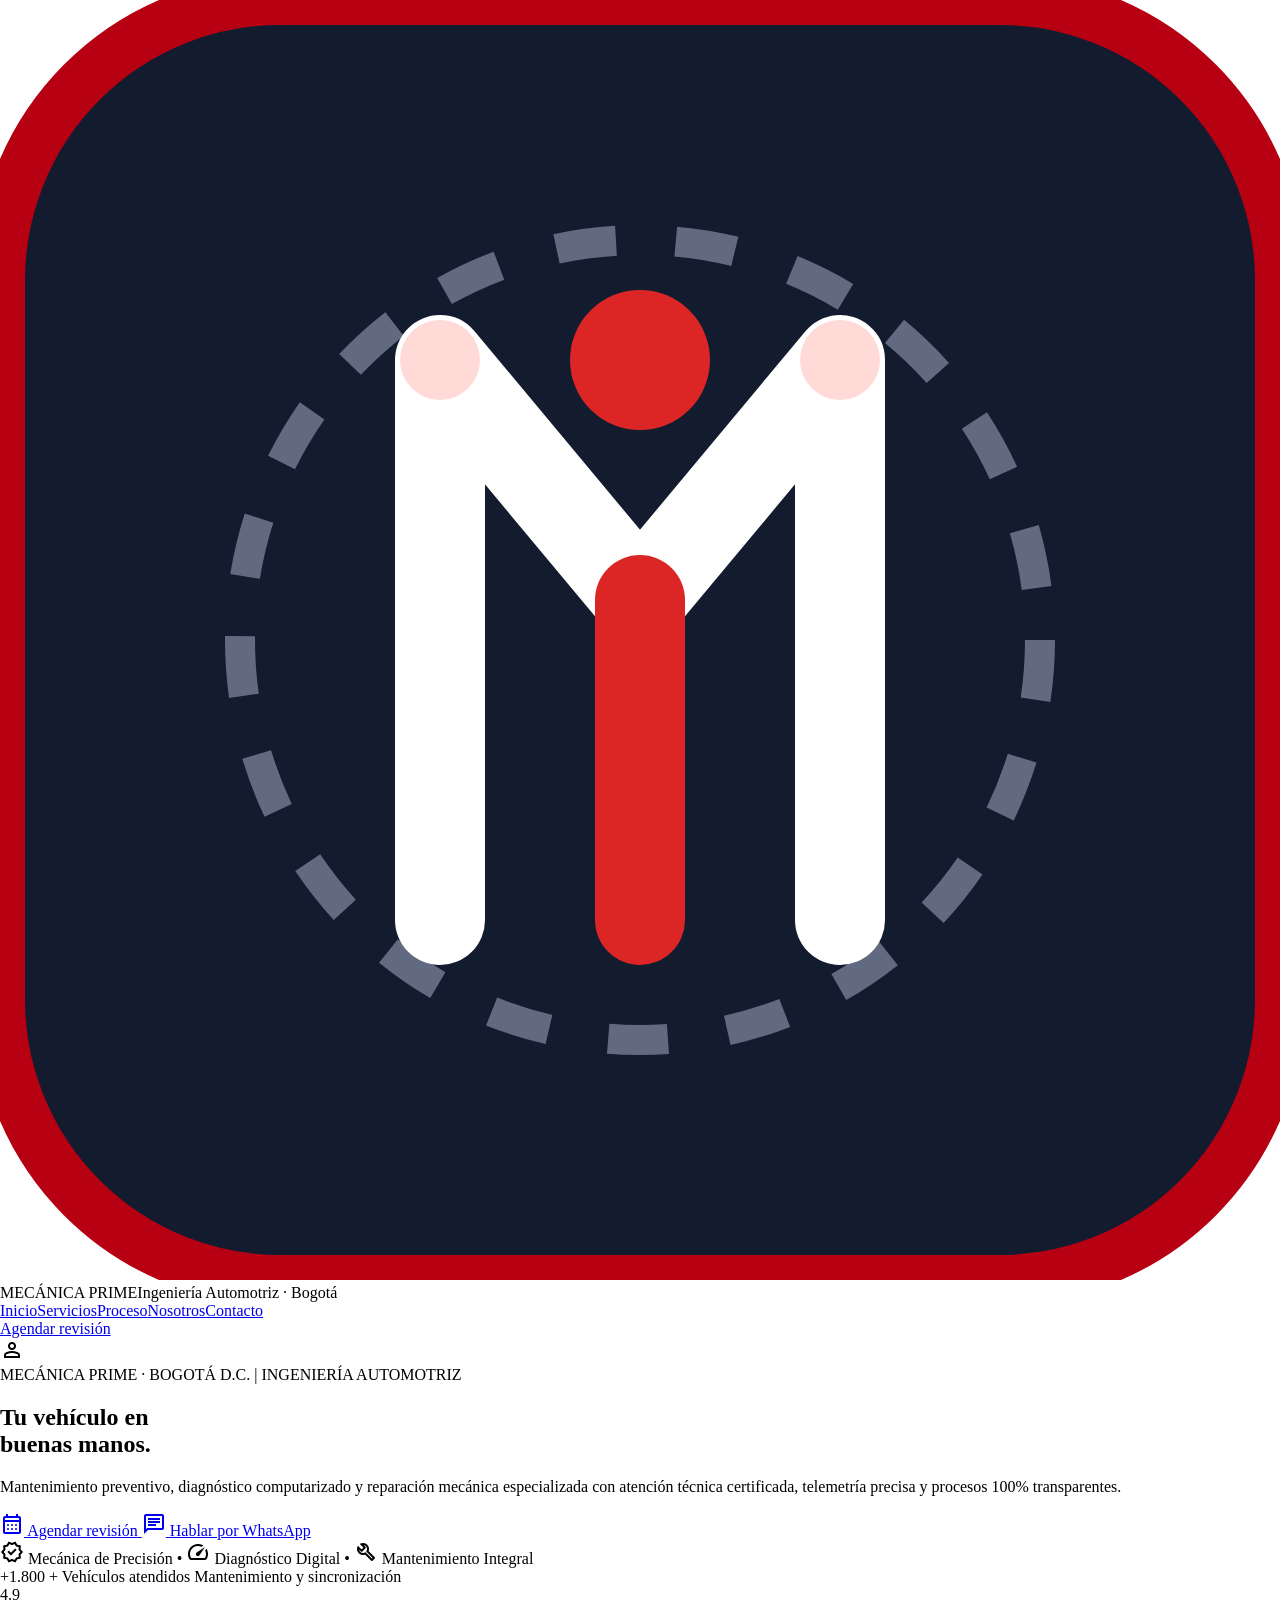
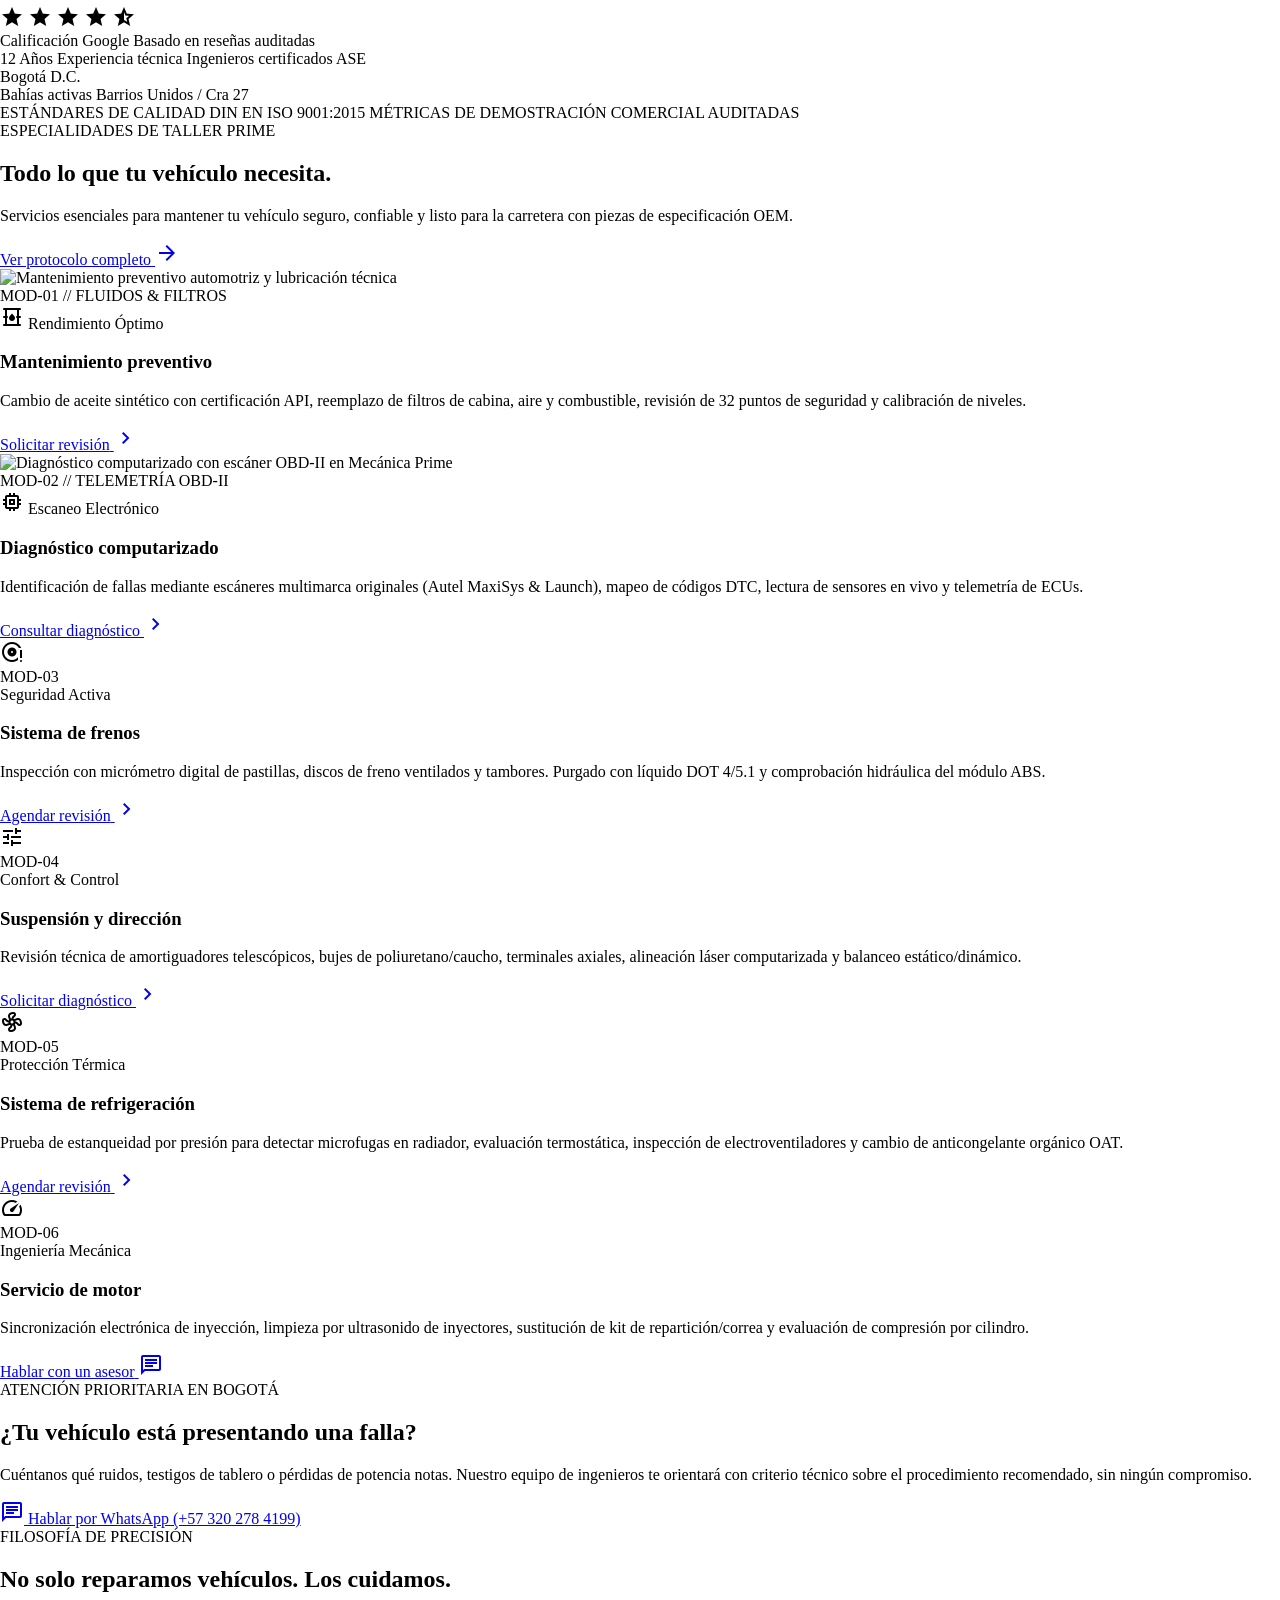
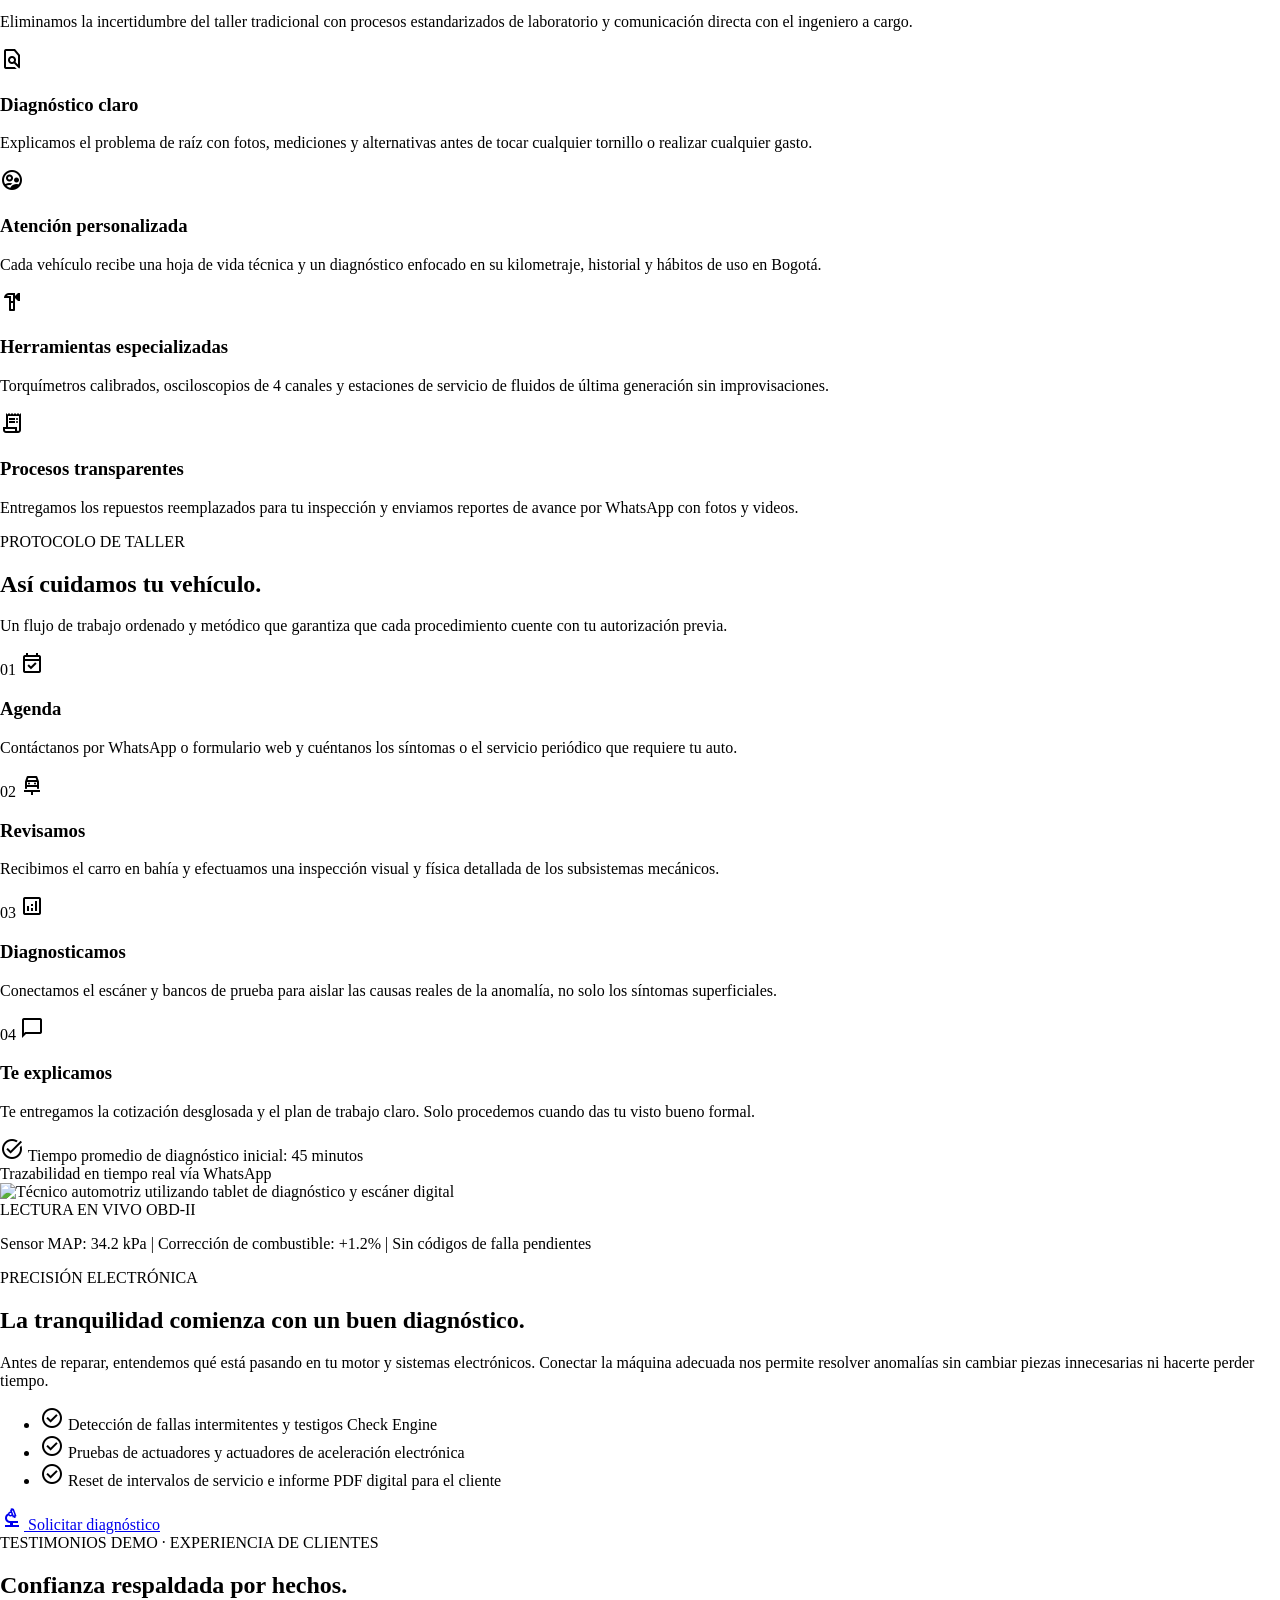
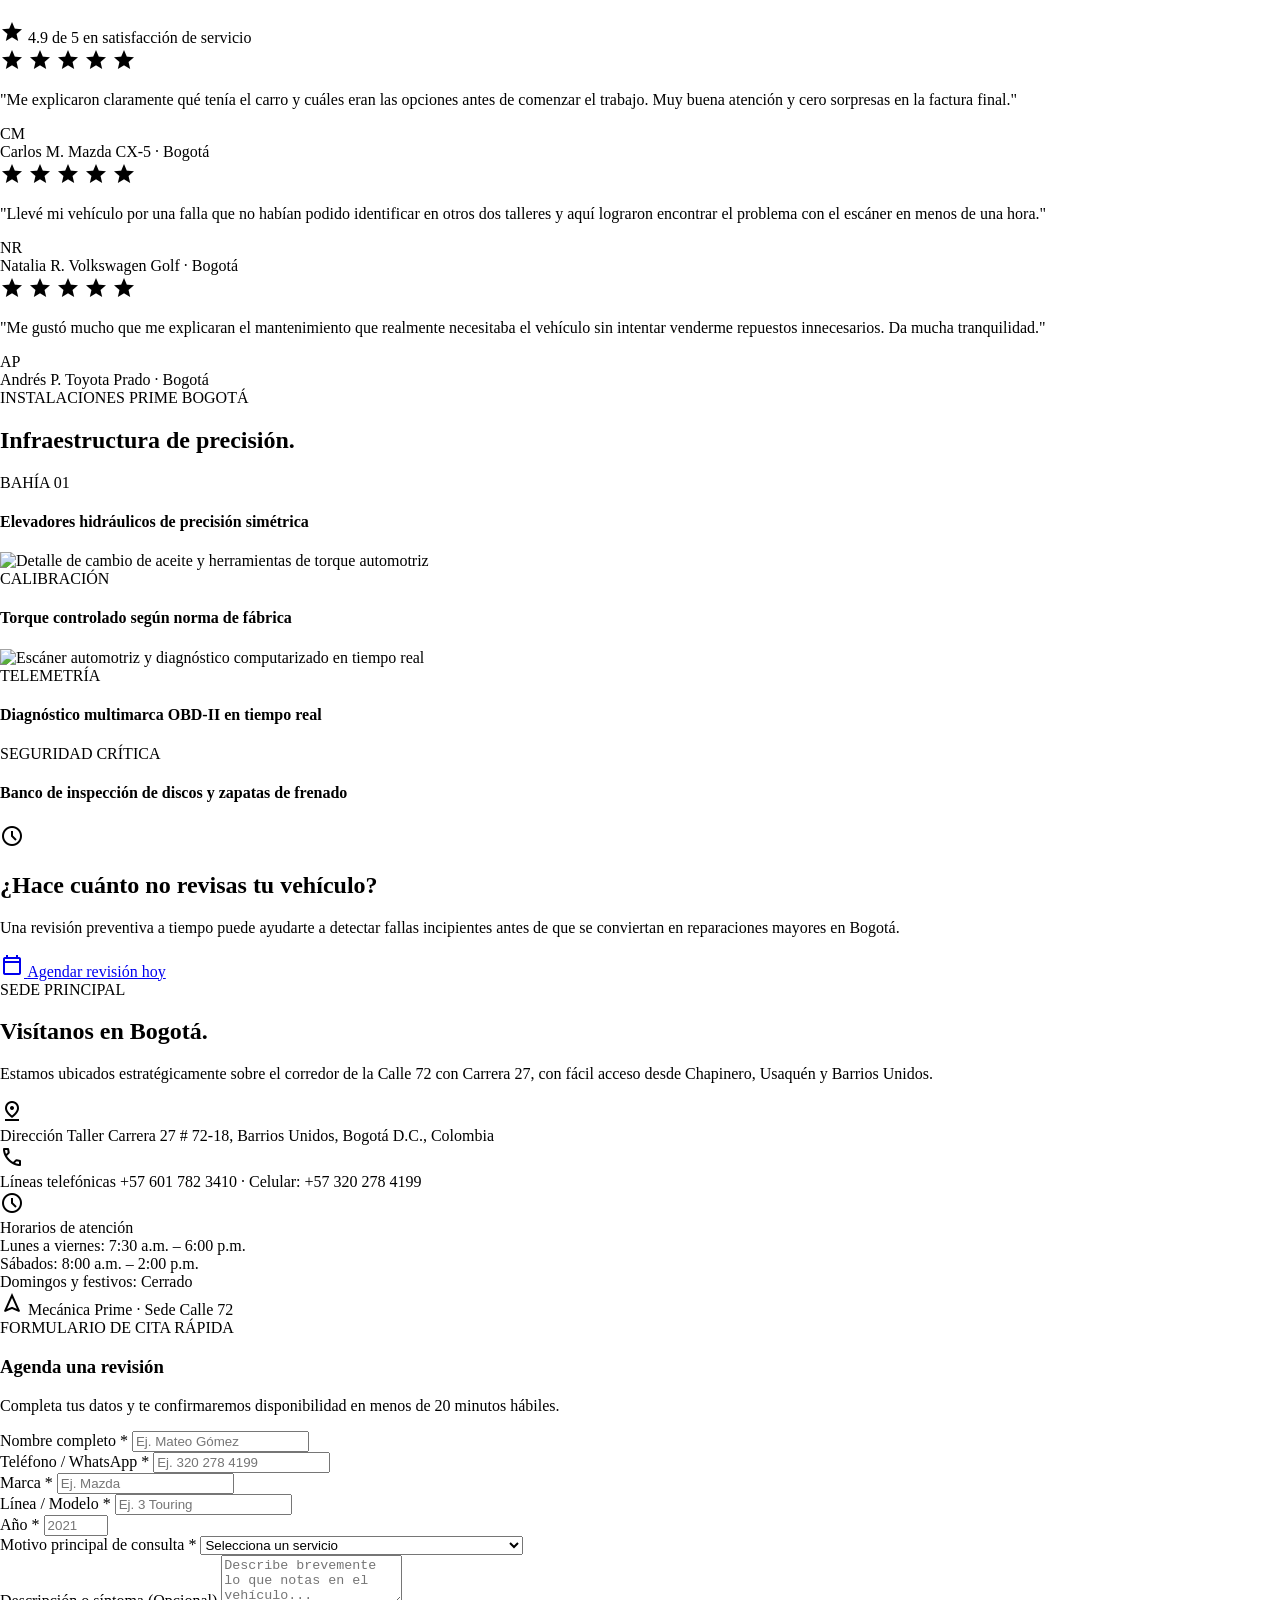
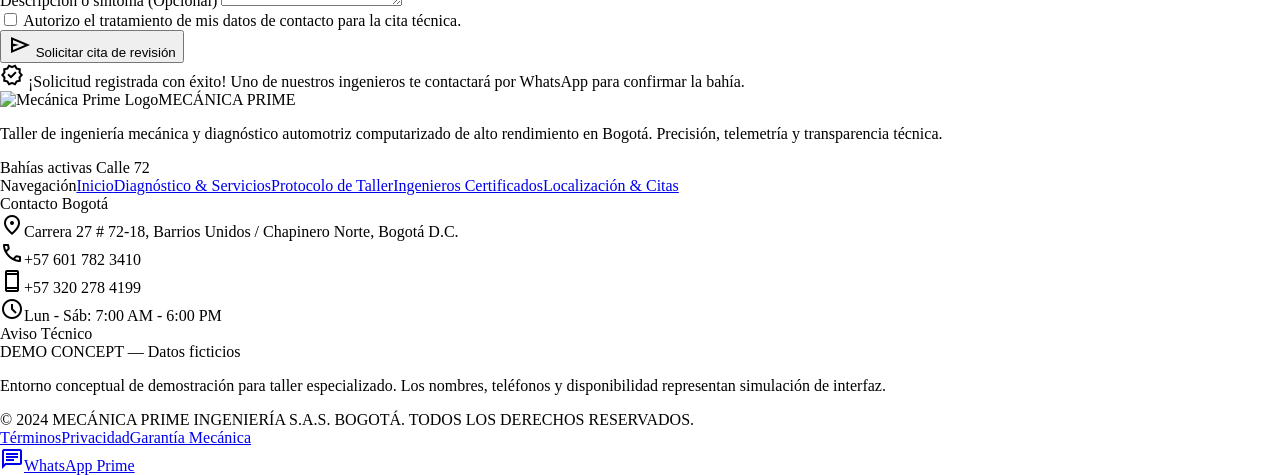
==== index.html @ 4ff1b770 "Landing page inicial - Mecanica Prime Co-Authored-By: Claude Sonnet 5 <noreply@anthropic.com>" ====
<!DOCTYPE html><html class="scroll-smooth" lang="es" style=""><head><meta charset="utf-8"><meta content="width=device-width, initial-scale=1.0" name="viewport"><link href="https://fonts.googleapis.com" rel="preconnect"><link crossorigin="" href="https://fonts.gstatic.com" rel="preconnect"><link href="https://fonts.googleapis.com/css2?family=Plus+Jakarta+Sans:ital,wght@0,300..800;1,300..800&amp;family=Space+Grotesk:wght@300..700&amp;display=swap" rel="stylesheet"><link href="https://fonts.googleapis.com/css2?family=Material+Symbols+Outlined:opsz,wght,FILL,GRAD@20..48,100..700,0..1,-50..200" rel="stylesheet">
<link href="https://fonts.googleapis.com/css2?family=Material+Symbols+Outlined:wght,FILL@100..700,0..1&amp;display=swap" rel="stylesheet"><style>@layer base { html, body { margin: 0; padding: 0; } body { overscroll-behavior: none; } main > :first-child { margin-top: 0 !important; } main > :last-child { margin-bottom: 0 !important; } } ::-webkit-scrollbar { display: none; }</style><script src="https://cdn.tailwindcss.com"></script><script id="tailwind-config">tailwind.config = { darkMode: "class", theme: { extend: { "colors": { "on-surface-variant": "#5c403c", "primary": "#b70011", "on-secondary-container": "#606369", "on-tertiary-fixed": "#0d1c2e", "surface-container-high": "#e2e7ff", "on-primary-fixed": "#410002", "surface-tint": "#bf0715", "outline-variant": "#e6bdb8", "surface-variant": "#dae2fd", "on-error-container": "#93000a", "on-primary-fixed-variant": "#93000b", "tertiary": "#4c5b6f", "error": "#ba1a1a", "on-secondary-fixed-variant": "#44474d", "tertiary-fixed": "#d5e3fc", "inverse-primary": "#ffb4ab", "surface": "#faf8ff", "secondary": "#5c5e64", "surface-container": "#eaedff", "secondary-fixed-dim": "#c4c6cd", "inverse-surface": "#283044", "secondary-container": "#dedfe7", "surface-container-low": "#f2f3ff", "on-primary": "#ffffff", "on-error": "#ffffff", "inverse-on-surface": "#eef0ff", "on-tertiary": "#ffffff", "primary-fixed": "#ffdad6", "on-surface": "#131b2e", "error-container": "#ffdad6", "secondary-fixed": "#e1e2e9", "tertiary-container": "#657388", "surface-bright": "#faf8ff", "tertiary-fixed-dim": "#b9c7df", "surface-dim": "#d2d9f4", "surface-container-lowest": "#ffffff", "on-background": "#131b2e", "background": "#faf8ff", "primary-container": "#dc2626", "on-secondary-fixed": "#191c21", "on-primary-container": "#fff6f5", "primary-fixed-dim": "#ffb4ab", "on-tertiary-fixed-variant": "#3a485b", "outline": "#916f6b", "on-tertiary-container": "#f7f8ff", "on-secondary": "#ffffff", "surface-container-highest": "#dae2fd" }, "borderRadius": { "DEFAULT": "0.125rem", "lg": "0.25rem", "xl": "0.5rem", "full": "0.75rem" }, "spacing": { "space-2xs": "0.25rem", "space-sm": "0.75rem", "space-2xl": "3rem", "gutter": "1.5rem", "space-lg": "1.5rem", "margin-desktop": "3rem", "container-max": "1280px", "space-4xl": "6rem", "space-xs": "0.5rem", "space-xl": "2rem", "space-md": "1rem", "margin-mobile": "1.25rem", "space-3xl": "4.5rem" }, "fontFamily": { "headline-sm": [ "Space Grotesk" ], "headline-lg": [ "Space Grotesk" ], "body-md": [ "Plus Jakarta Sans" ], "headline-md": [ "Space Grotesk" ], "headline-xl-mobile": [ "Space Grotesk" ], "code-spec": [ "Space Grotesk" ], "display-mobile": [ "Space Grotesk" ], "headline-xl": [ "Space Grotesk" ], "display": [ "Space Grotesk" ], "label-md": [ "Space Grotesk" ], "headline-lg-mobile": [ "Space Grotesk" ], "body-xl": [ "Plus Jakarta Sans" ], "body-sm": [ "Plus Jakarta Sans" ], "label-sm": [ "Space Grotesk" ] }, "fontSize": { "headline-sm": [ "18px", { "lineHeight": "24px", "letterSpacing": "-0.01em", "fontWeight": "600" } ], "headline-lg": [ "32px", { "lineHeight": "38px", "letterSpacing": "-0.02em", "fontWeight": "600" } ], "body-md": [ "15px", { "lineHeight": "24px", "letterSpacing": "0em", "fontWeight": "400" } ], "headline-md": [ "22px", { "lineHeight": "28px", "letterSpacing": "-0.015em", "fontWeight": "600" } ], "headline-xl-mobile": [ "30px", { "lineHeight": "36px", "letterSpacing": "-0.02em", "fontWeight": "600" } ], "code-spec": [ "13px", { "lineHeight": "18px", "letterSpacing": "0.04em", "fontWeight": "500" } ], "display-mobile": [ "38px", { "lineHeight": "42px", "letterSpacing": "-0.02em", "fontWeight": "700" } ], "headline-xl": [ "48px", { "lineHeight": "52px", "letterSpacing": "-0.025em", "fontWeight": "600" } ], "display": [ "64px", { "lineHeight": "68px", "letterSpacing": "-0.03em", "fontWeight": "700" } ], "label-md": [ "12px", { "lineHeight": "16px", "letterSpacing": "0.08em", "fontWeight": "600" } ], "headline-lg-mobile": [ "24px", { "lineHeight": "30px", "letterSpacing": "-0.01em", "fontWeight": "600" } ], "body-xl": [ "18px", { "lineHeight": "28px", "letterSpacing": "-0.005em", "fontWeight": "400" } ], "body-sm": [ "13px", { "lineHeight": "20px", "letterSpacing": "0.005em", "fontWeight": "400" } ], "label-sm": [ "10px", { "lineHeight": "14px", "letterSpacing": "0.12em", "fontWeight": "700" } ] } } } };</script></head><body class="bg-surface font-body-md text-on-surface antialiased selection:bg-primary selection:text-on-primary"><header class="fixed top-0 w-full z-50 bg-inverse-surface/95 backdrop-blur-md shadow-[0_4px_20px_rgba(0,0,0,0.25)]"><div class="max-w-[1280px] mx-auto px-margin-mobile lg:px-margin-desktop flex items-center justify-between gap-space-md py-space-sm"><div class="flex items-center gap-space-sm"><div class="shrink-0 flex items-center justify-center"><svg class="w-12 h-12 shrink-0 drop-shadow-md transition-transform duration-300 hover:scale-105" viewBox="0 0 64 64" fill="none" xmlns="http://www.w3.org/2000/svg" role="img" aria-label="Mecánica Prime Logo Vector"><rect width="64" height="64" rx="14" fill="#131B2E" stroke="#b70011" stroke-width="2.5"></rect><circle cx="32" cy="32" r="20" stroke="#dae2fd" stroke-width="1.5" stroke-dasharray="3 3" opacity="0.4"></circle><path d="M22 46V18L32 30L42 18V46" stroke="#ffffff" stroke-width="4.5" stroke-linecap="round" stroke-linejoin="round"></path><path d="M32 30V46" stroke="#dc2626" stroke-width="4.5" stroke-linecap="round"></path><circle cx="32" cy="18" r="3.5" fill="#dc2626"></circle><circle cx="22" cy="18" r="2" fill="#ffdad6"></circle><circle cx="42" cy="18" r="2" fill="#ffdad6"></circle></svg></div><div class="flex flex-col"><span class="font-headline-sm uppercase tracking-tight text-inverse-on-surface leading-none text-headline-md">MECÁNICA PRIME</span><span class="font-label-sm text-label-sm uppercase tracking-widest text-secondary-fixed-dim mt-space-2xs">Ingeniería Automotriz · Bogotá</span></div></div><nav class="hidden lg:flex items-center gap-space-lg" data-active-classes="text-primary-fixed-dim font-bold"><a aria-current="page" class="tracking-wider uppercase transition-colors text-primary-fixed-dim font-bold" data-path="inicio" href="#inicio">Inicio</a><a class="font-headline-sm text-code-spec tracking-wider uppercase text-inverse-on-surface hover:text-primary-fixed-dim transition-colors" data-path="servicios" href="#servicios">Servicios</a><a class="font-headline-sm text-code-spec tracking-wider uppercase text-inverse-on-surface hover:text-primary-fixed-dim transition-colors" data-path="proceso" href="#proceso">Proceso</a><a class="font-headline-sm text-code-spec tracking-wider uppercase text-inverse-on-surface hover:text-primary-fixed-dim transition-colors" data-path="nosotros" href="#nosotros">Nosotros</a><a class="font-headline-sm text-code-spec tracking-wider uppercase text-inverse-on-surface hover:text-primary-fixed-dim transition-colors" data-path="contacto" href="#contacto">Contacto</a></nav><div class="flex items-center gap-space-md"><a class="hidden sm:inline-flex items-center gap-space-xs bg-primary-container hover:bg-primary text-on-primary px-space-md py-space-xs rounded-lg font-headline-sm text-code-spec uppercase tracking-wider transition-transform hover:-translate-y-0.5 shadow-md shadow-primary-container/20" href="tel:+573202784199">Agendar revisión</a><div class="w-8 h-8 rounded-full bg-primary flex items-center justify-center"><span class="material-symbols-outlined text-on-primary text-[18px]">person</span></div></div></div></header><main class="w-full pt-20 bg-surface min-h-screen"><div class="flex flex-col w-full">
<!-- ================================================================= -->
<!-- 1. HERO CINEMATOGRÁFICO                                          -->
<!-- ================================================================= -->
<section class="relative w-full -mt-20 pt-32 pb-24 lg:pt-40 lg:pb-36 overflow-hidden bg-inverse-surface text-inverse-on-surface" id="inicio">
<!-- Cinematic Background Image with Gradient Scrim -->
<div class="absolute inset-0 z-0 bg-cover bg-center" data-alt="Cinematic high-end automotive workshop in Bogota with a sleek grey SUV lifted on a blue hydraulic hoist, master mechanic in dark grey overalls inspecting the disc brake assembly with an inspection lamp, immaculate epoxy floor reflecting soft studio lights and professional tool chests in the background" style="background-image: url(&quot;https://lh3.googleusercontent.com/aida-public/[base64]&quot;);">
<div class="absolute inset-0 bg-gradient-to-r from-inverse-surface via-inverse-surface/90 to-inverse-surface/40"></div>
<div class="absolute inset-0 bg-gradient-to-t from-inverse-surface via-transparent to-inverse-surface/60"></div>
</div>
<!-- Architectural Grid Lines Overlay (Decorative) -->
<div class="absolute inset-0 z-0 pointer-events-none opacity-10">
<div class="max-w-[1280px] h-full mx-auto px-margin-mobile lg:px-margin-desktop grid grid-cols-4 lg:grid-cols-12 gap-gutter">
<div class="h-full bg-white/5 col-span-1"></div>
<div class="h-full bg-white/5 col-span-1"></div>
<div class="h-full bg-white/5 col-span-1"></div>
<div class="h-full bg-white/5 col-span-1"></div>
<div class="hidden lg:block h-full bg-white/5 col-span-8"></div>
</div>
</div>
<div class="relative z-10 max-w-[1280px] mx-auto px-margin-mobile lg:px-margin-desktop">
<div class="max-w-3xl flex flex-col items-start gap-space-lg">
<!-- Live Workshop Pill -->
<div class="inline-flex items-center gap-space-xs bg-surface-container-lowest/10 backdrop-blur-md px-space-md py-space-2xs rounded-full shadow-sm">
<span class="w-2.5 h-2.5 rounded-full bg-primary-container animate-pulse"></span>
<span class="font-label-sm text-label-sm uppercase tracking-widest text-inverse-on-surface">MECÁNICA PRIME · BOGOTÁ D.C.</span>
<span class="mx-space-2xs text-secondary-fixed-dim">|</span>
<span class="font-code-spec text-code-spec text-primary-fixed-dim">INGENIERÍA AUTOMOTRIZ</span>
</div>
<!-- H1 Main Impact -->
<h1 class="font-headline-xl text-headline-xl lg:text-display tracking-tight text-white leading-[1.05]">
          Tu vehículo en <br class="hidden sm:inline">
<span class="text-primary-fixed-dim relative inline-block">
            buenas manos.
            <span class="absolute left-0 -bottom-1 w-full h-1 bg-primary-container/80 rounded-full"></span>
</span>
</h1>
<!-- Subtitle -->
<p class="font-body-xl text-body-xl text-surface-container-high/90 max-w-2xl leading-relaxed">
          Mantenimiento preventivo, diagnóstico computarizado y reparación mecánica especializada con atención técnica certificada, telemetría precisa y procesos 100% transparentes.
        </p>
<!-- CTAs -->
<div class="flex flex-wrap items-center gap-space-md pt-space-xs w-full sm:w-auto">
<a class="w-full sm:w-auto inline-flex items-center justify-center gap-space-xs bg-primary-container hover:bg-primary text-on-primary px-space-xl py-space-md rounded-lg font-headline-sm text-headline-sm uppercase tracking-wider transition-all duration-300 shadow-xl shadow-primary-container/30 hover:-translate-y-0.5" href="#contacto">
<span class="material-symbols-outlined text-[20px]">calendar_month</span>
<span class="">Agendar revisión</span>
</a>
<a class="w-full sm:w-auto inline-flex items-center justify-center gap-space-xs bg-surface-container-lowest/15 hover:bg-surface-container-lowest/25 text-inverse-on-surface px-space-lg py-space-md rounded-lg font-headline-sm text-headline-sm uppercase tracking-wider backdrop-blur-md transition-all duration-300" href="https://wa.me/573202784199?text=Hola%20Mec%C3%A1nica%20Prime,%20deseo%20consultar%20por%20un%20servicio" rel="noopener noreferrer" target="_blank">
<span class="material-symbols-outlined text-[20px] text-primary-fixed-dim">chat</span>
<span class="">Hablar por WhatsApp</span>
</a>
</div>
<!-- Metadata Tagline -->
<div class="flex flex-wrap items-center gap-space-md pt-space-md text-secondary-fixed-dim font-code-spec text-code-spec tracking-wider uppercase">
<span class="flex items-center gap-space-2xs"><span class="material-symbols-outlined text-primary-fixed-dim text-[16px]">verified</span> Mecánica de Precisión</span>
<span class="text-surface-container-lowest/30">•</span>
<span class="flex items-center gap-space-2xs"><span class="material-symbols-outlined text-primary-fixed-dim text-[16px]">speed</span> Diagnóstico Digital</span>
<span class="text-surface-container-lowest/30">•</span>
<span class="flex items-center gap-space-2xs"><span class="material-symbols-outlined text-primary-fixed-dim text-[16px]">build</span> Mantenimiento Integral</span>
</div>
</div>
</div>
</section>
<!-- ================================================================= -->
<!-- 2. BARRA DE CONFIANZA (Indicadores clave)                         -->
<!-- ================================================================= -->
<section class="w-full bg-inverse-surface py-space-xl shadow-md relative z-20">
<div class="max-w-[1280px] mx-auto px-margin-mobile lg:px-margin-desktop">
<div class="grid grid-cols-2 lg:grid-cols-4 gap-space-lg lg:gap-space-2xl">
<!-- Metric 1 -->
<div class="flex flex-col bg-surface-container-lowest/5 p-space-md rounded-lg">
<span class="font-display-mobile text-display-mobile text-white tracking-tight leading-none font-bold flex items-baseline">
            +1.800
            <span class="text-primary-container text-headline-lg ml-1 font-mono">+</span>
</span>
<span class="font-headline-sm text-headline-sm text-inverse-on-surface mt-space-2xs">Vehículos atendidos</span>
<span class="font-body-sm text-body-sm text-secondary-fixed-dim">Mantenimiento y sincronización</span>
</div>
<!-- Metric 2 -->
<div class="flex flex-col bg-surface-container-lowest/5 p-space-md rounded-lg">
<div class="flex items-center gap-space-2xs">
<span class="font-display-mobile text-display-mobile text-white tracking-tight leading-none font-bold">4.9</span>
<div class="flex text-primary-fixed-dim">
<span class="material-symbols-outlined text-[18px]" style="font-variation-settings: &quot;FILL&quot; 1;">star</span>
<span class="material-symbols-outlined text-[18px]" style="font-variation-settings: &quot;FILL&quot; 1;">star</span>
<span class="material-symbols-outlined text-[18px]" style="font-variation-settings: &quot;FILL&quot; 1;">star</span>
<span class="material-symbols-outlined text-[18px]" style="font-variation-settings: &quot;FILL&quot; 1;">star</span>
<span class="material-symbols-outlined text-[18px]" style="font-variation-settings: &quot;FILL&quot; 1;">star_half</span>
</div>
</div>
<span class="font-headline-sm text-headline-sm text-inverse-on-surface mt-space-2xs">Calificación Google</span>
<span class="font-body-sm text-body-sm text-secondary-fixed-dim">Basado en reseñas auditadas</span>
</div>
<!-- Metric 3 -->
<div class="flex flex-col bg-surface-container-lowest/5 p-space-md rounded-lg">
<span class="font-display-mobile text-display-mobile text-white tracking-tight leading-none font-bold flex items-baseline">
            12
            <span class="text-secondary-fixed-dim text-headline-md ml-1 font-mono">Años</span>
</span>
<span class="font-headline-sm text-headline-sm text-inverse-on-surface mt-space-2xs">Experiencia técnica</span>
<span class="font-body-sm text-body-sm text-secondary-fixed-dim">Ingenieros certificados ASE</span>
</div>
<!-- Metric 4 -->
<div class="flex flex-col bg-surface-container-lowest/5 p-space-md rounded-lg">
<div class="flex items-center gap-space-2xs">
<span class="w-3 h-3 rounded-full bg-emerald-500 animate-pulse"></span>
<span class="font-headline-sm text-headline-sm text-white tracking-tight">Bogotá D.C.</span>
</div>
<span class="font-headline-sm text-headline-sm text-inverse-on-surface mt-space-2xs">Bahías activas</span>
<span class="font-body-sm text-body-sm text-secondary-fixed-dim">Barrios Unidos / Cra 27</span>
</div>
</div>
<div class="mt-space-md pt-space-xs flex justify-between items-center text-secondary-fixed-dim font-label-sm text-label-sm uppercase tracking-widest opacity-75">
<span class="">ESTÁNDARES DE CALIDAD DIN EN ISO 9001:2015</span>
<span class="hidden sm:inline">MÉTRICAS DE DEMOSTRACIÓN COMERCIAL AUDITADAS</span>
</div>
</div>
</section>
<!-- ================================================================= -->
<!-- 3. SERVICIOS PRINCIPALES                                          -->
<!-- ================================================================= -->
<section class="w-full py-space-3xl lg:py-space-4xl bg-surface" id="servicios">
<div class="max-w-[1280px] mx-auto px-margin-mobile lg:px-margin-desktop">
<!-- Section Header -->
<div class="flex flex-col md:flex-row md:items-end justify-between gap-space-lg mb-space-2xl">
<div class="flex flex-col gap-space-xs max-w-2xl">
<div class="inline-flex items-center gap-space-xs font-label-sm text-label-sm uppercase tracking-widest text-primary font-bold">
<span class="w-4 h-0.5 bg-primary"></span>
            ESPECIALIDADES DE TALLER PRIME
          </div>
<h2 class="font-headline-xl text-headline-xl tracking-tight text-on-surface">
            Todo lo que tu vehículo necesita.
          </h2>
<p class="font-body-lg text-body-lg text-secondary">
            Servicios esenciales para mantener tu vehículo seguro, confiable y listo para la carretera con piezas de especificación OEM.
          </p>
</div>
<a class="inline-flex items-center gap-space-xs text-primary font-headline-sm text-code-spec uppercase tracking-wider hover:translate-x-1 transition-transform" href="#contacto">
<span class="">Ver protocolo completo</span>
<span class="material-symbols-outlined text-[18px]">arrow_forward</span>
</a>
</div>
<!-- Grid of 6 Cards -->
<div class="grid grid-cols-1 md:grid-cols-2 lg:grid-cols-3 gap-space-lg">
<!-- Servicio 01: Mantenimiento Preventivo (With Image) -->
<div class="group bg-surface-container-lowest rounded-xl shadow-sm hover:shadow-xl transition-all duration-300 flex flex-col overflow-hidden">
<div class="relative h-48 w-full overflow-hidden bg-surface-container">
<img alt="Mantenimiento preventivo automotriz y lubricación técnica" class="w-full h-full object-cover group-hover:scale-105 transition-transform duration-500" src="https://lh3.googleusercontent.com/aida-public/[base64]">
<div class="absolute top-space-xs left-space-xs bg-inverse-surface/90 text-inverse-on-surface font-code-spec text-code-spec px-space-xs py-space-2xs rounded">
              MOD-01 // FLUIDOS &amp; FILTROS
            </div>
</div>
<div class="p-space-lg flex-1 flex flex-col justify-between">
<div class="flex flex-col gap-space-xs">
<div class="flex items-center gap-space-xs text-primary">
<span class="material-symbols-outlined">oil_barrel</span>
<span class="font-label-sm text-label-sm uppercase tracking-wider font-bold">Rendimiento Óptimo</span>
</div>
<h3 class="font-headline-md text-headline-md text-on-surface">Mantenimiento preventivo</h3>
<p class="font-body-md text-body-md text-secondary leading-relaxed">
                Cambio de aceite sintético con certificación API, reemplazo de filtros de cabina, aire y combustible, revisión de 32 puntos de seguridad y calibración de niveles.
              </p>
</div>
<div class="pt-space-md mt-space-md">
<a class="w-full inline-flex items-center justify-between bg-surface-container-low hover:bg-primary hover:text-on-primary text-on-surface px-space-md py-space-sm rounded-lg font-headline-sm text-code-spec uppercase tracking-wider transition-colors" href="#contacto">
<span class="">Solicitar revisión</span>
<span class="material-symbols-outlined text-[18px]">chevron_right</span>
</a>
</div>
</div>
</div>
<!-- Servicio 02: Diagnóstico Computarizado (With Image) -->
<div class="group bg-surface-container-lowest rounded-xl shadow-sm hover:shadow-xl transition-all duration-300 flex flex-col overflow-hidden">
<div class="relative h-48 w-full overflow-hidden bg-surface-container">
<img alt="Diagnóstico computarizado con escáner OBD-II en Mecánica Prime" class="w-full h-full object-cover group-hover:scale-105 transition-transform duration-500" src="https://lh3.googleusercontent.com/aida-public/[base64]">
<div class="absolute top-space-xs left-space-xs bg-inverse-surface/90 text-inverse-on-surface font-code-spec text-code-spec px-space-xs py-space-2xs rounded">
              MOD-02 // TELEMETRÍA OBD-II
            </div>
</div>
<div class="p-space-lg flex-1 flex flex-col justify-between">
<div class="flex flex-col gap-space-xs">
<div class="flex items-center gap-space-xs text-primary">
<span class="material-symbols-outlined">memory</span>
<span class="font-label-sm text-label-sm uppercase tracking-wider font-bold">Escaneo Electrónico</span>
</div>
<h3 class="font-headline-md text-headline-md text-on-surface">Diagnóstico computarizado</h3>
<p class="font-body-md text-body-md text-secondary leading-relaxed">
                Identificación de fallas mediante escáneres multimarca originales (Autel MaxiSys &amp; Launch), mapeo de códigos DTC, lectura de sensores en vivo y telemetría de ECUs.
              </p>
</div>
<div class="pt-space-md mt-space-md">
<a class="w-full inline-flex items-center justify-between bg-surface-container-low hover:bg-primary hover:text-on-primary text-on-surface px-space-md py-space-sm rounded-lg font-headline-sm text-code-spec uppercase tracking-wider transition-colors" href="#contacto">
<span class="">Consultar diagnóstico</span>
<span class="material-symbols-outlined text-[18px]">chevron_right</span>
</a>
</div>
</div>
</div>
<!-- Servicio 03: Sistema de Frenos -->
<div class="group bg-surface-container-lowest rounded-xl shadow-sm hover:shadow-xl transition-all duration-300 flex flex-col justify-between p-space-lg">
<div class="flex flex-col gap-space-md">
<div class="flex items-center justify-between">
<div class="w-12 h-12 rounded-lg bg-surface-container-high flex items-center justify-center text-primary">
<span class="material-symbols-outlined text-[28px]">disc_full</span>
</div>
<span class="font-code-spec text-code-spec text-secondary-fixed-dim">MOD-03</span>
</div>
<div class="flex flex-col gap-space-xs">
<div class="inline-flex items-center gap-space-xs text-primary font-label-sm text-label-sm uppercase tracking-wider font-bold">
                Seguridad Activa
              </div>
<h3 class="font-headline-md text-headline-md text-on-surface">Sistema de frenos</h3>
<p class="font-body-md text-body-md text-secondary leading-relaxed">
                Inspección con micrómetro digital de pastillas, discos de freno ventilados y tambores. Purgado con líquido DOT 4/5.1 y comprobación hidráulica del módulo ABS.
              </p>
</div>
</div>
<div class="pt-space-lg">
<a class="w-full inline-flex items-center justify-between bg-surface-container-low hover:bg-primary hover:text-on-primary text-on-surface px-space-md py-space-sm rounded-lg font-headline-sm text-code-spec uppercase tracking-wider transition-colors" href="#contacto">
<span class="">Agendar revisión</span>
<span class="material-symbols-outlined text-[18px]">chevron_right</span>
</a>
</div>
</div>
<!-- Servicio 04: Suspensión y Dirección -->
<div class="group bg-surface-container-lowest rounded-xl shadow-sm hover:shadow-xl transition-all duration-300 flex flex-col justify-between p-space-lg">
<div class="flex flex-col gap-space-md">
<div class="flex items-center justify-between">
<div class="w-12 h-12 rounded-lg bg-surface-container-high flex items-center justify-center text-primary">
<span class="material-symbols-outlined text-[28px]">tune</span>
</div>
<span class="font-code-spec text-code-spec text-secondary-fixed-dim">MOD-04</span>
</div>
<div class="flex flex-col gap-space-xs">
<div class="inline-flex items-center gap-space-xs text-primary font-label-sm text-label-sm uppercase tracking-wider font-bold">
                Confort &amp; Control
              </div>
<h3 class="font-headline-md text-headline-md text-on-surface">Suspensión y dirección</h3>
<p class="font-body-md text-body-md text-secondary leading-relaxed">
                Revisión técnica de amortiguadores telescópicos, bujes de poliuretano/caucho, terminales axiales, alineación láser computarizada y balanceo estático/dinámico.
              </p>
</div>
</div>
<div class="pt-space-lg">
<a class="w-full inline-flex items-center justify-between bg-surface-container-low hover:bg-primary hover:text-on-primary text-on-surface px-space-md py-space-sm rounded-lg font-headline-sm text-code-spec uppercase tracking-wider transition-colors" href="#contacto">
<span class="">Solicitar diagnóstico</span>
<span class="material-symbols-outlined text-[18px]">chevron_right</span>
</a>
</div>
</div>
<!-- Servicio 05: Sistema de Refrigeración -->
<div class="group bg-surface-container-lowest rounded-xl shadow-sm hover:shadow-xl transition-all duration-300 flex flex-col justify-between p-space-lg">
<div class="flex flex-col gap-space-md">
<div class="flex items-center justify-between">
<div class="w-12 h-12 rounded-lg bg-surface-container-high flex items-center justify-center text-primary">
<span class="material-symbols-outlined text-[28px]">mode_fan</span>
</div>
<span class="font-code-spec text-code-spec text-secondary-fixed-dim">MOD-05</span>
</div>
<div class="flex flex-col gap-space-xs">
<div class="inline-flex items-center gap-space-xs text-primary font-label-sm text-label-sm uppercase tracking-wider font-bold">
                Protección Térmica
              </div>
<h3 class="font-headline-md text-headline-md text-on-surface">Sistema de refrigeración</h3>
<p class="font-body-md text-body-md text-secondary leading-relaxed">
                Prueba de estanqueidad por presión para detectar microfugas en radiador, evaluación termostática, inspección de electroventiladores y cambio de anticongelante orgánico OAT.
              </p>
</div>
</div>
<div class="pt-space-lg">
<a class="w-full inline-flex items-center justify-between bg-surface-container-low hover:bg-primary hover:text-on-primary text-on-surface px-space-md py-space-sm rounded-lg font-headline-sm text-code-spec uppercase tracking-wider transition-colors" href="#contacto">
<span class="">Agendar revisión</span>
<span class="material-symbols-outlined text-[18px]">chevron_right</span>
</a>
</div>
</div>
<!-- Servicio 06: Servicio de Motor -->
<div class="group bg-surface-container-lowest rounded-xl shadow-sm hover:shadow-xl transition-all duration-300 flex flex-col justify-between p-space-lg">
<div class="flex flex-col gap-space-md">
<div class="flex items-center justify-between">
<div class="w-12 h-12 rounded-lg bg-surface-container-high flex items-center justify-center text-primary">
<span class="material-symbols-outlined text-[28px]">speed</span>
</div>
<span class="font-code-spec text-code-spec text-secondary-fixed-dim">MOD-06</span>
</div>
<div class="flex flex-col gap-space-xs">
<div class="inline-flex items-center gap-space-xs text-primary font-label-sm text-label-sm uppercase tracking-wider font-bold">
                Ingeniería Mecánica
              </div>
<h3 class="font-headline-md text-headline-md text-on-surface">Servicio de motor</h3>
<p class="font-body-md text-body-md text-secondary leading-relaxed">
                Sincronización electrónica de inyección, limpieza por ultrasonido de inyectores, sustitución de kit de repartición/correa y evaluación de compresión por cilindro.
              </p>
</div>
</div>
<div class="pt-space-lg">
<a class="w-full inline-flex items-center justify-between bg-surface-container-low hover:bg-primary hover:text-on-primary text-on-surface px-space-md py-space-sm rounded-lg font-headline-sm text-code-spec uppercase tracking-wider transition-colors" href="https://wa.me/573202784199?text=Hola%20Mec%C3%A1nica%20Prime,%20quisiera%20hablar%20con%20un%20asesor%20sobre%20mi%20motor" rel="noopener noreferrer" target="_blank">
<span class="">Hablar con un asesor</span>
<span class="material-symbols-outlined text-[18px]">chat</span>
</a>
</div>
</div>
</div>
</div>
</section>
<!-- ================================================================= -->
<!-- 4. BANNER DE CONVERSIÓN INTERMEDIO                                -->
<!-- ================================================================= -->
<section class="w-full relative py-space-3xl bg-inverse-surface overflow-hidden">
<div class="absolute inset-0 z-0 bg-cover bg-center opacity-25" data-alt="Mechanical workshop view with illuminated tools and car underside on lift, moody high-contrast lighting with warm garage tones" style="background-image: url(&quot;https://lh3.googleusercontent.com/aida-public/[base64]&quot;);">
<div class="absolute inset-0 bg-gradient-to-r from-inverse-surface via-inverse-surface/95 to-inverse-surface/70"></div>
</div>
<div class="relative z-10 max-w-[1280px] mx-auto px-margin-mobile lg:px-margin-desktop">
<div class="bg-surface-container-lowest/10 backdrop-blur-md rounded-xl p-space-xl lg:p-space-2xl shadow-xl flex flex-col lg:flex-row items-center justify-between gap-space-xl">
<div class="flex flex-col gap-space-xs max-w-2xl">
<div class="inline-flex items-center gap-space-xs text-primary-fixed-dim font-label-sm text-label-sm uppercase tracking-widest font-bold">
<span class="w-2 h-2 rounded-full bg-primary-container"></span>
            ATENCIÓN PRIORITARIA EN BOGOTÁ
          </div>
<h2 class="font-headline-lg text-headline-lg lg:text-headline-xl text-white tracking-tight">
            ¿Tu vehículo está presentando una falla?
          </h2>
<p class="font-body-lg text-body-lg text-secondary-fixed-dim leading-relaxed">
            Cuéntanos qué ruidos, testigos de tablero o pérdidas de potencia notas. Nuestro equipo de ingenieros te orientará con criterio técnico sobre el procedimiento recomendado, sin ningún compromiso.
          </p>
</div>
<div class="flex flex-col sm:flex-row items-center gap-space-md shrink-0 w-full lg:w-auto">
<a class="w-full sm:w-auto inline-flex items-center justify-center gap-space-xs bg-primary-container hover:bg-primary text-on-primary px-space-xl py-space-md rounded-lg font-headline-sm text-code-spec uppercase tracking-wider transition-all shadow-lg shadow-primary-container/20" href="https://wa.me/573202784199?text=Hola%20Mec%C3%A1nica%20Prime,%20mi%20carro%20presenta%20una%20falla" rel="noopener noreferrer" target="_blank">
<span class="material-symbols-outlined text-[20px]">chat</span>
<span class="">Hablar por WhatsApp (+57 320 278 4199)</span>
</a>
</div>
</div>
</div>
</section>
<!-- ================================================================= -->
<!-- 5. POR QUÉ MECÁNICA PRIME (Beneficios)                           -->
<!-- ================================================================= -->
<section class="w-full py-space-3xl lg:py-space-4xl bg-surface-container-low" id="nosotros">
<div class="max-w-[1280px] mx-auto px-margin-mobile lg:px-margin-desktop">
<div class="max-w-2xl flex flex-col gap-space-xs mb-space-2xl">
<span class="font-label-sm text-label-sm uppercase tracking-widest text-primary font-bold">FILOSOFÍA DE PRECISIÓN</span>
<h2 class="font-headline-xl text-headline-xl tracking-tight text-on-surface">
          No solo reparamos vehículos. Los cuidamos.
        </h2>
<p class="font-body-md text-body-md text-secondary">
          Eliminamos la incertidumbre del taller tradicional con procesos estandarizados de laboratorio y comunicación directa con el ingeniero a cargo.
        </p>
</div>
<div class="grid grid-cols-1 sm:grid-cols-2 lg:grid-cols-4 gap-space-lg">
<!-- Card 1 -->
<div class="bg-surface-container-lowest p-space-xl rounded-xl shadow-sm hover:shadow-md transition-shadow flex flex-col gap-space-md">
<div class="w-12 h-12 rounded-lg bg-surface-container flex items-center justify-center text-primary">
<span class="material-symbols-outlined text-[28px]">find_in_page</span>
</div>
<div class="flex flex-col gap-space-2xs">
<h3 class="font-headline-sm text-headline-sm text-on-surface">Diagnóstico claro</h3>
<p class="font-body-md text-body-md text-secondary leading-relaxed">
              Explicamos el problema de raíz con fotos, mediciones y alternativas antes de tocar cualquier tornillo o realizar cualquier gasto.
            </p>
</div>
</div>
<!-- Card 2 -->
<div class="bg-surface-container-lowest p-space-xl rounded-xl shadow-sm hover:shadow-md transition-shadow flex flex-col gap-space-md">
<div class="w-12 h-12 rounded-lg bg-surface-container flex items-center justify-center text-primary">
<span class="material-symbols-outlined text-[28px]">supervised_user_circle</span>
</div>
<div class="flex flex-col gap-space-2xs">
<h3 class="font-headline-sm text-headline-sm text-on-surface">Atención personalizada</h3>
<p class="font-body-md text-body-md text-secondary leading-relaxed">
              Cada vehículo recibe una hoja de vida técnica y un diagnóstico enfocado en su kilometraje, historial y hábitos de uso en Bogotá.
            </p>
</div>
</div>
<!-- Card 3 -->
<div class="bg-surface-container-lowest p-space-xl rounded-xl shadow-sm hover:shadow-md transition-shadow flex flex-col gap-space-md">
<div class="w-12 h-12 rounded-lg bg-surface-container flex items-center justify-center text-primary">
<span class="material-symbols-outlined text-[28px]">hardware</span>
</div>
<div class="flex flex-col gap-space-2xs">
<h3 class="font-headline-sm text-headline-sm text-on-surface">Herramientas especializadas</h3>
<p class="font-body-md text-body-md text-secondary leading-relaxed">
              Torquímetros calibrados, osciloscopios de 4 canales y estaciones de servicio de fluidos de última generación sin improvisaciones.
            </p>
</div>
</div>
<!-- Card 4 -->
<div class="bg-surface-container-lowest p-space-xl rounded-xl shadow-sm hover:shadow-md transition-shadow flex flex-col gap-space-md">
<div class="w-12 h-12 rounded-lg bg-surface-container flex items-center justify-center text-primary">
<span class="material-symbols-outlined text-[28px]">receipt_long</span>
</div>
<div class="flex flex-col gap-space-2xs">
<h3 class="font-headline-sm text-headline-sm text-on-surface">Procesos transparentes</h3>
<p class="font-body-md text-body-md text-secondary leading-relaxed">
              Entregamos los repuestos reemplazados para tu inspección y enviamos reportes de avance por WhatsApp con fotos y videos.
            </p>
</div>
</div>
</div>
</div>
</section>
<!-- ================================================================= -->
<!-- 6. PROCESO EN 4 PASOS (Secuencia horizontal)                      -->
<!-- ================================================================= -->
<section class="w-full py-space-3xl lg:py-space-4xl bg-surface" id="proceso">
<div class="max-w-[1280px] mx-auto px-margin-mobile lg:px-margin-desktop">
<div class="text-center max-w-2xl mx-auto flex flex-col gap-space-xs mb-space-2xl">
<span class="font-label-sm text-label-sm uppercase tracking-widest text-primary font-bold">PROTOCOLO DE TALLER</span>
<h2 class="font-headline-xl text-headline-xl tracking-tight text-on-surface">
          Así cuidamos tu vehículo.
        </h2>
<p class="font-body-md text-body-md text-secondary">
          Un flujo de trabajo ordenado y metódico que garantiza que cada procedimiento cuente con tu autorización previa.
        </p>
</div>
<!-- 4 Connected Steps -->
<div class="grid grid-cols-1 md:grid-cols-2 lg:grid-cols-4 gap-space-lg relative">
<!-- Step 1 -->
<div class="bg-surface-container-lowest p-space-lg rounded-xl shadow-sm flex flex-col justify-between relative overflow-hidden group">
<div class="flex items-center justify-between mb-space-md">
<span class="font-display-mobile text-display-mobile font-mono text-primary/20 group-hover:text-primary transition-colors">01</span>
<span class="material-symbols-outlined text-secondary text-[24px]">event_available</span>
</div>
<div class="flex flex-col gap-space-xs">
<h3 class="font-headline-md text-headline-md text-on-surface">Agenda</h3>
<p class="font-body-md text-body-md text-secondary leading-relaxed">
              Contáctanos por WhatsApp o formulario web y cuéntanos los síntomas o el servicio periódico que requiere tu auto.
            </p>
</div>
<div class="mt-space-md h-1 w-full bg-surface-container group-hover:bg-primary transition-colors rounded-full"></div>
</div>
<!-- Step 2 -->
<div class="bg-surface-container-lowest p-space-lg rounded-xl shadow-sm flex flex-col justify-between relative overflow-hidden group">
<div class="flex items-center justify-between mb-space-md">
<span class="font-display-mobile text-display-mobile font-mono text-primary/20 group-hover:text-primary transition-colors">02</span>
<span class="material-symbols-outlined text-secondary text-[24px]">car_repair</span>
</div>
<div class="flex flex-col gap-space-xs">
<h3 class="font-headline-md text-headline-md text-on-surface">Revisamos</h3>
<p class="font-body-md text-body-md text-secondary leading-relaxed">
              Recibimos el carro en bahía y efectuamos una inspección visual y física detallada de los subsistemas mecánicos.
            </p>
</div>
<div class="mt-space-md h-1 w-full bg-surface-container group-hover:bg-primary transition-colors rounded-full"></div>
</div>
<!-- Step 3 -->
<div class="bg-surface-container-lowest p-space-lg rounded-xl shadow-sm flex flex-col justify-between relative overflow-hidden group">
<div class="flex items-center justify-between mb-space-md">
<span class="font-display-mobile text-display-mobile font-mono text-primary/20 group-hover:text-primary transition-colors">03</span>
<span class="material-symbols-outlined text-secondary text-[24px]">analytics</span>
</div>
<div class="flex flex-col gap-space-xs">
<h3 class="font-headline-md text-headline-md text-on-surface">Diagnosticamos</h3>
<p class="font-body-md text-body-md text-secondary leading-relaxed">
              Conectamos el escáner y bancos de prueba para aislar las causas reales de la anomalía, no solo los síntomas superficiales.
            </p>
</div>
<div class="mt-space-md h-1 w-full bg-surface-container group-hover:bg-primary transition-colors rounded-full"></div>
</div>
<!-- Step 4 -->
<div class="bg-surface-container-lowest p-space-lg rounded-xl shadow-sm flex flex-col justify-between relative overflow-hidden group">
<div class="flex items-center justify-between mb-space-md">
<span class="font-display-mobile text-display-mobile font-mono text-primary/20 group-hover:text-primary transition-colors">04</span>
<span class="material-symbols-outlined text-secondary text-[24px]">chat_bubble_outline</span>
</div>
<div class="flex flex-col gap-space-xs">
<h3 class="font-headline-md text-headline-md text-on-surface">Te explicamos</h3>
<p class="font-body-md text-body-md text-secondary leading-relaxed">
              Te entregamos la cotización desglosada y el plan de trabajo claro. Solo procedemos cuando das tu visto bueno formal.
            </p>
</div>
<div class="mt-space-md h-1 w-full bg-surface-container group-hover:bg-primary transition-colors rounded-full"></div>
</div>
</div>
<!-- Telemetry Pipeline visual indicator -->
<div class="mt-space-xl p-space-md rounded-xl bg-surface-container-high/50 flex flex-col sm:flex-row items-center justify-between gap-space-md">
<div class="flex items-center gap-space-sm">
<span class="material-symbols-outlined text-primary text-[24px]">task_alt</span>
<span class="font-code-spec text-code-spec text-on-surface">Tiempo promedio de diagnóstico inicial: 45 minutos</span>
</div>
<span class="font-label-sm text-label-sm uppercase tracking-wider text-secondary">Trazabilidad en tiempo real vía WhatsApp</span>
</div>
</div>
</section>
<!-- ================================================================= -->
<!-- 7. SECCIÓN VISUAL DE DIAGNÓSTICO (Gran formato)                   -->
<!-- ================================================================= -->
<section class="w-full py-space-3xl lg:py-space-4xl bg-inverse-surface text-inverse-on-surface relative overflow-hidden">
<div class="max-w-[1280px] mx-auto px-margin-mobile lg:px-margin-desktop">
<div class="grid grid-cols-1 lg:grid-cols-12 gap-space-xl items-center">
<!-- Left Visual Box -->
<div class="lg:col-span-7 relative">
<div class="relative rounded-xl overflow-hidden shadow-2xl">
<img alt="Técnico automotriz utilizando tablet de diagnóstico y escáner digital" class="w-full h-auto object-cover" src="https://lh3.googleusercontent.com/aida-public/[base64]">
<!-- Floating Diagnostic Card Overlay -->
<div class="absolute bottom-4 left-4 right-4 sm:right-auto sm:max-w-xs bg-inverse-surface/90 backdrop-blur-md p-space-md rounded-lg shadow-lg">
<div class="flex items-center gap-space-xs mb-space-2xs">
<span class="w-2 h-2 rounded-full bg-primary-container"></span>
<span class="font-label-sm text-label-sm uppercase tracking-wider text-primary-fixed-dim font-bold">LECTURA EN VIVO OBD-II</span>
</div>
<p class="font-code-spec text-code-spec text-white">Sensor MAP: 34.2 kPa | Corrección de combustible: +1.2% | Sin códigos de falla pendientes</p>
</div>
</div>
</div>
<!-- Right Content Box -->
<div class="lg:col-span-5 flex flex-col items-start gap-space-md">
<span class="font-label-sm text-label-sm uppercase tracking-widest text-primary-fixed-dim font-bold">PRECISIÓN ELECTRÓNICA</span>
<h2 class="font-headline-xl text-headline-xl text-white tracking-tight leading-tight">
            La tranquilidad comienza con un buen diagnóstico.
          </h2>
<p class="font-body-lg text-body-lg text-secondary-fixed-dim leading-relaxed">
            Antes de reparar, entendemos qué está pasando en tu motor y sistemas electrónicos. Conectar la máquina adecuada nos permite resolver anomalías sin cambiar piezas innecesarias ni hacerte perder tiempo.
          </p>
<ul class="space-y-space-xs my-space-xs">
<li class="flex items-center gap-space-xs text-surface-container-high font-body-md text-body-md">
<span class="material-symbols-outlined text-primary-container text-[18px]">check_circle</span>
              Detección de fallas intermitentes y testigos Check Engine
            </li>
<li class="flex items-center gap-space-xs text-surface-container-high font-body-md text-body-md">
<span class="material-symbols-outlined text-primary-container text-[18px]">check_circle</span>
              Pruebas de actuadores y actuadores de aceleración electrónica
            </li>
<li class="flex items-center gap-space-xs text-surface-container-high font-body-md text-body-md">
<span class="material-symbols-outlined text-primary-container text-[18px]">check_circle</span>
              Reset de intervalos de servicio e informe PDF digital para el cliente
            </li>
</ul>
<a class="mt-space-xs inline-flex items-center gap-space-xs bg-primary-container hover:bg-primary text-on-primary px-space-xl py-space-md rounded-lg font-headline-sm text-code-spec uppercase tracking-wider transition-all shadow-lg shadow-primary-container/20" href="#contacto">
<span class="material-symbols-outlined text-[18px]">biotech</span>
<span class="">Solicitar diagnóstico</span>
</a>
</div>
</div>
</div>
</section>
<!-- ================================================================= -->
<!-- 8. TESTIMONIOS DEMO (Prueba social transparente)                 -->
<!-- ================================================================= -->
<section class="w-full py-space-3xl lg:py-space-4xl bg-surface-container-low">
<div class="max-w-[1280px] mx-auto px-margin-mobile lg:px-margin-desktop">
<div class="flex flex-col md:flex-row md:items-end justify-between gap-space-md mb-space-2xl">
<div class="flex flex-col gap-space-xs">
<div class="inline-flex items-center gap-space-xs">
<span class="bg-surface-container px-space-xs py-space-2xs rounded font-label-sm text-label-sm uppercase tracking-wider text-secondary font-bold">TESTIMONIOS DEMO</span>
<span class="text-secondary font-label-sm text-label-sm uppercase tracking-wider">· EXPERIENCIA DE CLIENTES</span>
</div>
<h2 class="font-headline-xl text-headline-xl tracking-tight text-on-surface">
            Confianza respaldada por hechos.
          </h2>
</div>
<div class="flex items-center gap-space-xs text-secondary font-code-spec text-code-spec">
<span class="material-symbols-outlined text-primary-container text-[20px]" style="font-variation-settings: &quot;FILL&quot; 1;">star</span>
<span class="font-bold text-on-surface">4.9 de 5</span> en satisfacción de servicio
        </div>
</div>
<div class="grid grid-cols-1 md:grid-cols-3 gap-space-lg">
<!-- Testimonial 1 -->
<div class="bg-surface-container-lowest p-space-xl rounded-xl shadow-sm flex flex-col justify-between">
<div class="flex flex-col gap-space-md">
<div class="flex text-amber-500">
<span class="material-symbols-outlined text-[20px]" style="font-variation-settings: &quot;FILL&quot; 1;">star</span>
<span class="material-symbols-outlined text-[20px]" style="font-variation-settings: &quot;FILL&quot; 1;">star</span>
<span class="material-symbols-outlined text-[20px]" style="font-variation-settings: &quot;FILL&quot; 1;">star</span>
<span class="material-symbols-outlined text-[20px]" style="font-variation-settings: &quot;FILL&quot; 1;">star</span>
<span class="material-symbols-outlined text-[20px]" style="font-variation-settings: &quot;FILL&quot; 1;">star</span>
</div>
<p class="font-body-md text-body-md text-on-surface-variant italic leading-relaxed">
              "Me explicaron claramente qué tenía el carro y cuáles eran las opciones antes de comenzar el trabajo. Muy buena atención y cero sorpresas en la factura final."
            </p>
</div>
<div class="pt-space-lg flex items-center gap-space-sm">
<div class="w-10 h-10 rounded-full bg-surface-container-high flex items-center justify-center font-headline-sm text-headline-sm text-primary font-bold">
              CM
            </div>
<div class="flex flex-col">
<span class="font-headline-sm text-headline-sm text-on-surface">Carlos M.</span>
<span class="font-label-sm text-label-sm text-secondary uppercase">Mazda CX-5 · Bogotá</span>
</div>
</div>
</div>
<!-- Testimonial 2 -->
<div class="bg-surface-container-lowest p-space-xl rounded-xl shadow-sm flex flex-col justify-between">
<div class="flex flex-col gap-space-md">
<div class="flex text-amber-500">
<span class="material-symbols-outlined text-[20px]" style="font-variation-settings: &quot;FILL&quot; 1;">star</span>
<span class="material-symbols-outlined text-[20px]" style="font-variation-settings: &quot;FILL&quot; 1;">star</span>
<span class="material-symbols-outlined text-[20px]" style="font-variation-settings: &quot;FILL&quot; 1;">star</span>
<span class="material-symbols-outlined text-[20px]" style="font-variation-settings: &quot;FILL&quot; 1;">star</span>
<span class="material-symbols-outlined text-[20px]" style="font-variation-settings: &quot;FILL&quot; 1;">star</span>
</div>
<p class="font-body-md text-body-md text-on-surface-variant italic leading-relaxed">
              "Llevé mi vehículo por una falla que no habían podido identificar en otros dos talleres y aquí lograron encontrar el problema con el escáner en menos de una hora."
            </p>
</div>
<div class="pt-space-lg flex items-center gap-space-sm">
<div class="w-10 h-10 rounded-full bg-surface-container-high flex items-center justify-center font-headline-sm text-headline-sm text-primary font-bold">
              NR
            </div>
<div class="flex flex-col">
<span class="font-headline-sm text-headline-sm text-on-surface">Natalia R.</span>
<span class="font-label-sm text-label-sm text-secondary uppercase">Volkswagen Golf · Bogotá</span>
</div>
</div>
</div>
<!-- Testimonial 3 -->
<div class="bg-surface-container-lowest p-space-xl rounded-xl shadow-sm flex flex-col justify-between">
<div class="flex flex-col gap-space-md">
<div class="flex text-amber-500">
<span class="material-symbols-outlined text-[20px]" style="font-variation-settings: &quot;FILL&quot; 1;">star</span>
<span class="material-symbols-outlined text-[20px]" style="font-variation-settings: &quot;FILL&quot; 1;">star</span>
<span class="material-symbols-outlined text-[20px]" style="font-variation-settings: &quot;FILL&quot; 1;">star</span>
<span class="material-symbols-outlined text-[20px]" style="font-variation-settings: &quot;FILL&quot; 1;">star</span>
<span class="material-symbols-outlined text-[20px]" style="font-variation-settings: &quot;FILL&quot; 1;">star</span>
</div>
<p class="font-body-md text-body-md text-on-surface-variant italic leading-relaxed">
              "Me gustó mucho que me explicaran el mantenimiento que realmente necesitaba el vehículo sin intentar venderme repuestos innecesarios. Da mucha tranquilidad."
            </p>
</div>
<div class="pt-space-lg flex items-center gap-space-sm">
<div class="w-10 h-10 rounded-full bg-surface-container-high flex items-center justify-center font-headline-sm text-headline-sm text-primary font-bold">
              AP
            </div>
<div class="flex flex-col">
<span class="font-headline-sm text-headline-sm text-on-surface">Andrés P.</span>
<span class="font-label-sm text-label-sm text-secondary uppercase">Toyota Prado · Bogotá</span>
</div>
</div>
</div>
</div>
</div>
</section>
<!-- ================================================================= -->
<!-- 9. GALERÍA EDITORIAL ASIMÉTRICA                                  -->
<!-- ================================================================= -->
<section class="w-full py-space-3xl lg:py-space-4xl bg-surface">
<div class="max-w-[1280px] mx-auto px-margin-mobile lg:px-margin-desktop">
<div class="flex flex-col gap-space-xs mb-space-xl">
<span class="font-label-sm text-label-sm uppercase tracking-widest text-primary font-bold">INSTALACIONES PRIME BOGOTÁ</span>
<h2 class="font-headline-xl text-headline-xl tracking-tight text-on-surface">
          Infraestructura de precisión.
        </h2>
</div>
<!-- Bento-style Mosaic Grid -->
<div class="grid grid-cols-1 md:grid-cols-12 gap-space-md">
<!-- Large Hero Shot: Elevador y taller -->
<div class="md:col-span-8 h-80 lg:h-96 rounded-xl overflow-hidden shadow-md group relative">
<div class="w-full h-full bg-cover bg-center group-hover:scale-105 transition-transform duration-700" data-alt="Wide perspective shot of Mecánica Prime modern workshop in Bogota, premium automotive hydraulic lift with SUV, clean polished dark floors, professional technician at work with precision lighting" style="background-image: url(&quot;https://lh3.googleusercontent.com/aida-public/[base64]&quot;);">
</div>
<div class="absolute inset-0 bg-gradient-to-t from-black/80 via-transparent to-transparent flex items-end p-space-lg">
<div class="text-white">
<span class="font-label-sm text-label-sm uppercase tracking-wider text-primary-fixed-dim">BAHÍA 01</span>
<h4 class="font-headline-md text-headline-md">Elevadores hidráulicos de precisión simétrica</h4>
</div>
</div>
</div>
<!-- Medium Shot: Close up Mantenimiento fluido & herramientas -->
<div class="md:col-span-4 h-80 lg:h-96 rounded-xl overflow-hidden shadow-md group relative">
<img alt="Detalle de cambio de aceite y herramientas de torque automotriz" class="w-full h-full object-cover group-hover:scale-105 transition-transform duration-700" src="https://lh3.googleusercontent.com/aida-public/[base64]">
<div class="absolute inset-0 bg-gradient-to-t from-black/80 via-transparent to-transparent flex items-end p-space-lg">
<div class="text-white">
<span class="font-label-sm text-label-sm uppercase tracking-wider text-primary-fixed-dim">CALIBRACIÓN</span>
<h4 class="font-headline-sm text-headline-sm">Torque controlado según norma de fábrica</h4>
</div>
</div>
</div>
<!-- Second Row: Escáner computarizado -->
<div class="md:col-span-5 h-72 rounded-xl overflow-hidden shadow-md group relative">
<img alt="Escáner automotriz y diagnóstico computarizado en tiempo real" class="w-full h-full object-cover group-hover:scale-105 transition-transform duration-700" src="https://lh3.googleusercontent.com/aida-public/[base64]">
<div class="absolute inset-0 bg-gradient-to-t from-black/80 via-transparent to-transparent flex items-end p-space-lg">
<div class="text-white">
<span class="font-label-sm text-label-sm uppercase tracking-wider text-primary-fixed-dim">TELEMETRÍA</span>
<h4 class="font-headline-sm text-headline-sm">Diagnóstico multimarca OBD-II en tiempo real</h4>
</div>
</div>
</div>
<!-- Second Row: Technical Brake System detail -->
<div class="md:col-span-7 h-72 rounded-xl overflow-hidden shadow-md group relative">
<div class="w-full h-full bg-cover bg-center group-hover:scale-105 transition-transform duration-700" data-alt="Extreme close up of a ventilated brake rotor disc and red high performance brake caliper on modern automobile in workshop setting, sharp mechanical detail" style="background-image: url(&quot;https://lh3.googleusercontent.com/aida-public/[base64]&quot;);">
</div>
<div class="absolute inset-0 bg-gradient-to-t from-black/80 via-transparent to-transparent flex items-end p-space-lg">
<div class="text-white">
<span class="font-label-sm text-label-sm uppercase tracking-wider text-primary-fixed-dim">SEGURIDAD CRÍTICA</span>
<h4 class="font-headline-md text-headline-md">Banco de inspección de discos y zapatas de frenado</h4>
</div>
</div>
</div>
</div>
</div>
</section>
<!-- ================================================================= -->
<!-- 10. CTA SECUNDARIO DE IMPACTO                                    -->
<!-- ================================================================= -->
<section class="w-full py-space-3xl bg-surface-container">
<div class="max-w-[1280px] mx-auto px-margin-mobile lg:px-margin-desktop text-center">
<div class="max-w-2xl mx-auto flex flex-col items-center gap-space-md">
<span class="material-symbols-outlined text-primary text-[36px]">query_builder</span>
<h2 class="font-headline-xl text-headline-xl tracking-tight text-on-surface">
          ¿Hace cuánto no revisas tu vehículo?
        </h2>
<p class="font-body-lg text-body-lg text-secondary leading-relaxed">
          Una revisión preventiva a tiempo puede ayudarte a detectar fallas incipientes antes de que se conviertan en reparaciones mayores en Bogotá.
        </p>
<a class="inline-flex items-center gap-space-xs bg-primary-container hover:bg-primary text-on-primary px-space-xl py-space-md rounded-lg font-headline-sm text-headline-sm uppercase tracking-wider transition-all shadow-lg shadow-primary-container/20" href="#contacto">
<span class="material-symbols-outlined text-[20px]">calendar_today</span>
<span class="">Agendar revisión hoy</span>
</a>
</div>
</div>
</section>
<!-- ================================================================= -->
<!-- 11. SECCIÓN DE CONTACTO & UBICACIÓN                              -->
<!-- ================================================================= -->
<section class="w-full py-space-3xl lg:py-space-4xl bg-surface" id="contacto">
<div class="max-w-[1280px] mx-auto px-margin-mobile lg:px-margin-desktop">
<div class="grid grid-cols-1 lg:grid-cols-12 gap-space-2xl">
<!-- Left Column: Workshop Information -->
<div class="lg:col-span-5 flex flex-col justify-between">
<div class="flex flex-col gap-space-lg">
<div class="flex flex-col gap-space-xs">
<span class="font-label-sm text-label-sm uppercase tracking-widest text-primary font-bold">SEDE PRINCIPAL</span>
<h2 class="font-headline-xl text-headline-xl tracking-tight text-on-surface">
                Visítanos en Bogotá.
              </h2>
<p class="font-body-md text-body-md text-secondary leading-relaxed">
                Estamos ubicados estratégicamente sobre el corredor de la Calle 72 con Carrera 27, con fácil acceso desde Chapinero, Usaquén y Barrios Unidos.
              </p>
</div>
<!-- Contact Specs List -->
<div class="flex flex-col gap-space-md">
<div class="flex items-start gap-space-sm bg-surface-container-low p-space-md rounded-lg">
<span class="material-symbols-outlined text-primary text-[24px] mt-0.5">pin_drop</span>
<div class="flex flex-col">
<span class="font-headline-sm text-headline-sm text-on-surface">Dirección Taller</span>
<span class="font-body-md text-body-md text-secondary">Carrera 27 # 72-18, Barrios Unidos, Bogotá D.C., Colombia</span>
</div>
</div>
<div class="flex items-start gap-space-sm bg-surface-container-low p-space-md rounded-lg">
<span class="material-symbols-outlined text-primary text-[24px] mt-0.5">call</span>
<div class="flex flex-col">
<span class="font-headline-sm text-headline-sm text-on-surface">Líneas telefónicas</span>
<span class="font-body-md text-body-md text-secondary">+57 601 782 3410 · Celular: +57 320 278 4199</span>
</div>
</div>
<div class="flex items-start gap-space-sm bg-surface-container-low p-space-md rounded-lg">
<span class="material-symbols-outlined text-primary text-[24px] mt-0.5">schedule</span>
<div class="flex flex-col">
<span class="font-headline-sm text-headline-sm text-on-surface">Horarios de atención</span>
<div class="font-body-sm text-body-sm text-secondary space-y-0.5 mt-space-2xs">
<div class="">Lunes a viernes: 7:30 a.m. – 6:00 p.m.</div>
<div class="">Sábados: 8:00 a.m. – 2:00 p.m.</div>
<div class="text-primary font-semibold">Domingos y festivos: Cerrado</div>
</div>
</div>
</div>
</div>
</div>
<!-- Location Map Placeholder using data-location -->
<div class="mt-space-lg rounded-xl overflow-hidden shadow-sm h-48 w-full relative" data-location="Carrera 27 # 72-18, Bogota, Colombia" style="background-image: url(&quot;https://lh3.googleusercontent.com/aida-public/[base64]&quot;);">
<div class="absolute inset-0 bg-inverse-surface/10 flex items-center justify-center pointer-events-none">
<span class="bg-inverse-surface text-inverse-on-surface px-space-md py-space-xs rounded-full font-code-spec text-code-spec flex items-center gap-space-2xs shadow-md">
<span class="material-symbols-outlined text-primary text-[16px]">navigation</span>
                Mecánica Prime · Sede Calle 72
              </span>
</div>
</div>
</div>
<!-- Right Column: Conversion Booking Form -->
<div class="lg:col-span-7">
<div class="bg-surface-container-lowest p-space-xl lg:p-space-2xl rounded-xl shadow-lg flex flex-col gap-space-lg">
<div class="flex flex-col gap-space-2xs">
<div class="inline-flex items-center gap-space-xs text-primary font-label-sm text-label-sm uppercase tracking-wider font-bold">
<span class="w-2 h-2 rounded-full bg-primary-container"></span>
                FORMULARIO DE CITA RÁPIDA
              </div>
<h3 class="font-headline-lg text-headline-lg text-on-surface tracking-tight">
                Agenda una revisión
              </h3>
<p class="font-body-sm text-body-sm text-secondary">
                Completa tus datos y te confirmaremos disponibilidad en menos de 20 minutos hábiles.
              </p>
</div>
<form class="flex flex-col gap-space-md" id="booking-form" onsubmit="event.preventDefault(); document.getElementById('form-feedback').classList.remove('hidden');">
<!-- Input: Nombre -->
<div class="flex flex-col gap-space-2xs">
<label class="font-label-md text-label-md uppercase tracking-wider text-on-surface font-semibold" for="client-name">Nombre completo *</label>
<input class="w-full h-11 px-space-md rounded-lg bg-surface-container-low text-on-surface font-body-md text-body-md placeholder:text-secondary focus:outline-none focus:bg-surface-container-lowest focus:ring-1 focus:ring-inverse-surface transition-all" id="client-name" placeholder="Ej. Mateo Gómez" required="" type="text">
</div>
<!-- Input: Teléfono & WhatsApp -->
<div class="flex flex-col gap-space-2xs">
<label class="font-label-md text-label-md uppercase tracking-wider text-on-surface font-semibold" for="client-phone">Teléfono / WhatsApp *</label>
<input class="w-full h-11 px-space-md rounded-lg bg-surface-container-low text-on-surface font-body-md text-body-md placeholder:text-secondary focus:outline-none focus:bg-surface-container-lowest focus:ring-1 focus:ring-inverse-surface transition-all" id="client-phone" placeholder="Ej. 320 278 4199" required="" type="tel">
</div>
<!-- Input: Datos de Vehículo (Marca, Modelo, Año) -->
<div class="grid grid-cols-1 sm:grid-cols-3 gap-space-md">
<div class="flex flex-col gap-space-2xs">
<label class="font-label-md text-label-md uppercase tracking-wider text-on-surface font-semibold" for="car-brand">Marca *</label>
<input class="w-full h-11 px-space-md rounded-lg bg-surface-container-low text-on-surface font-body-md text-body-md placeholder:text-secondary focus:outline-none focus:bg-surface-container-lowest focus:ring-1 focus:ring-inverse-surface transition-all" id="car-brand" placeholder="Ej. Mazda" required="" type="text">
</div>
<div class="flex flex-col gap-space-2xs">
<label class="font-label-md text-label-md uppercase tracking-wider text-on-surface font-semibold" for="car-model">Línea / Modelo *</label>
<input class="w-full h-11 px-space-md rounded-lg bg-surface-container-low text-on-surface font-body-md text-body-md placeholder:text-secondary focus:outline-none focus:bg-surface-container-lowest focus:ring-1 focus:ring-inverse-surface transition-all" id="car-model" placeholder="Ej. 3 Touring" required="" type="text">
</div>
<div class="flex flex-col gap-space-2xs">
<label class="font-label-md text-label-md uppercase tracking-wider text-on-surface font-semibold" for="car-year">Año *</label>
<input class="w-full h-11 px-space-md rounded-lg bg-surface-container-low text-on-surface font-body-md text-body-md placeholder:text-secondary focus:outline-none focus:bg-surface-container-lowest focus:ring-1 focus:ring-inverse-surface transition-all" id="car-year" max="2026" min="1990" placeholder="2021" required="" type="number">
</div>
</div>
<!-- Input: Motivo de consulta -->
<div class="flex flex-col gap-space-2xs">
<label class="font-label-md text-label-md uppercase tracking-wider text-on-surface font-semibold" for="service-reason">Motivo principal de consulta *</label>
<select class="w-full h-11 px-space-md rounded-lg bg-surface-container-low text-on-surface font-body-md text-body-md focus:outline-none focus:bg-surface-container-lowest focus:ring-1 focus:ring-inverse-surface transition-all" id="service-reason" required="">
<option disabled="" selected="" value="">Selecciona un servicio</option>
<option value="mantenimiento">Mantenimiento preventivo periódico</option>
<option value="diagnostico">Diagnóstico computarizado / Testigo Check Engine</option>
<option value="frenos">Sistema de frenos (pastillas / discos)</option>
<option value="suspension">Suspensión, dirección o ruidos en tren delantero</option>
<option value="motor">Sincronización o revisión de motor</option>
<option value="otro">Otro tipo de falla mecánica</option>
</select>
</div>
<!-- Input: Comentarios adicionales -->
<div class="flex flex-col gap-space-2xs">
<label class="font-label-md text-label-md uppercase tracking-wider text-on-surface font-semibold" for="notes">Descripción o síntoma (Opcional)</label>
<textarea class="w-full p-space-md rounded-lg bg-surface-container-low text-on-surface font-body-md text-body-md placeholder:text-secondary focus:outline-none focus:bg-surface-container-lowest focus:ring-1 focus:ring-inverse-surface transition-all resize-none" id="notes" placeholder="Describe brevemente lo que notas en el vehículo..." rows="3"></textarea>
</div>
<!-- Terms & Privacy -->
<div class="flex items-center gap-space-xs text-secondary font-body-sm text-body-sm">
<input class="w-4 h-4 rounded text-primary focus:ring-0" id="terms" required="" type="checkbox">
<label for="terms" class="">Autorizo el tratamiento de mis datos de contacto para la cita técnica.</label>
</div>
<!-- Submit CTA -->
<button class="w-full h-12 inline-flex items-center justify-center gap-space-xs bg-primary-container hover:bg-primary text-on-primary rounded-lg font-headline-sm text-code-spec uppercase tracking-wider transition-all shadow-md shadow-primary-container/20" type="submit">
<span class="material-symbols-outlined text-[20px]">send</span>
<span class="">Solicitar cita de revisión</span>
</button>
<!-- Inline Success Simulation -->
<div class="hidden p-space-md bg-emerald-50 text-emerald-900 rounded-lg flex items-center gap-space-sm font-body-md text-body-md" id="form-feedback">
<span class="material-symbols-outlined text-emerald-600">verified</span>
<span class="">¡Solicitud registrada con éxito! Uno de nuestros ingenieros te contactará por WhatsApp para confirmar la bahía.</span>
</div>
</form>
</div>
</div>
</div>
</div>
</section>
</div></main><footer class="w-full bg-inverse-surface text-inverse-on-surface pt-space-3xl pb-space-2xl"><div class="max-w-[1280px] mx-auto px-margin-mobile lg:px-margin-desktop"><div class="grid grid-cols-1 md:grid-cols-2 lg:grid-cols-4 gap-space-2xl pb-space-2xl"><div class="flex flex-col gap-space-md"><div class="flex items-center gap-space-sm"><img alt="Mecánica Prime Logo" class="h-8 w-auto object-contain" src="https://lh3.googleusercontent.com/aida/[base64]"><span class="font-headline-sm text-headline-sm uppercase text-inverse-on-surface tracking-tight">MECÁNICA PRIME</span></div><p class="font-body-sm text-body-sm text-secondary-fixed-dim">Taller de ingeniería mecánica y diagnóstico automotriz computarizado de alto rendimiento en Bogotá. Precisión, telemetría y transparencia técnica.</p><div class="inline-flex items-center gap-space-xs font-label-sm text-label-sm text-primary-fixed-dim tracking-wider uppercase"><span class="w-2 h-2 rounded-full bg-primary-container animate-ping"></span>Bahías activas Calle 72</div></div><div class="flex flex-col gap-space-sm"><span class="font-headline-sm text-headline-sm text-inverse-on-surface uppercase tracking-wider">Navegación</span><a class="font-body-sm text-body-sm text-secondary-fixed-dim hover:text-inverse-on-surface transition-colors" href="#inicio">Inicio</a><a class="font-body-sm text-body-sm text-secondary-fixed-dim hover:text-inverse-on-surface transition-colors" href="#servicios">Diagnóstico &amp; Servicios</a><a class="font-body-sm text-body-sm text-secondary-fixed-dim hover:text-inverse-on-surface transition-colors" href="#proceso">Protocolo de Taller</a><a class="font-body-sm text-body-sm text-secondary-fixed-dim hover:text-inverse-on-surface transition-colors" href="#nosotros">Ingenieros Certificados</a><a class="font-body-sm text-body-sm text-secondary-fixed-dim hover:text-inverse-on-surface transition-colors" href="#contacto">Localización &amp; Citas</a></div><div class="flex flex-col gap-space-sm"><span class="font-headline-sm text-headline-sm text-inverse-on-surface uppercase tracking-wider">Contacto Bogotá</span><div class="flex items-start gap-space-xs text-secondary-fixed-dim font-body-sm text-body-sm"><span class="material-symbols-outlined text-[18px] text-primary-fixed-dim shrink-0 mt-0.5">location_on</span><span class="">Carrera 27 # 72-18, Barrios Unidos / Chapinero Norte, Bogotá D.C.</span></div><div class="flex items-center gap-space-xs text-secondary-fixed-dim font-body-sm text-body-sm"><span class="material-symbols-outlined text-[18px] text-primary-fixed-dim shrink-0">call</span><span class="">+57 601 782 3410</span></div><div class="flex items-center gap-space-xs text-secondary-fixed-dim font-body-sm text-body-sm"><span class="material-symbols-outlined text-[18px] text-primary-fixed-dim shrink-0">smartphone</span><span class="">+57 320 278 4199</span></div><div class="flex items-center gap-space-xs text-secondary-fixed-dim font-body-sm text-body-sm"><span class="material-symbols-outlined text-[18px] text-primary-fixed-dim shrink-0">schedule</span><span class="">Lun - Sáb: 7:00 AM - 6:00 PM</span></div></div><div class="flex flex-col gap-space-md"><span class="font-headline-sm text-headline-sm text-inverse-on-surface uppercase tracking-wider">Aviso Técnico</span><div class="bg-surface-dim/10 p-space-md rounded-lg flex flex-col gap-space-xs"><span class="font-code-spec text-code-spec text-primary-fixed-dim font-semibold uppercase tracking-wider">DEMO CONCEPT — Datos ficticios</span><p class="font-body-sm text-body-sm text-secondary-fixed-dim leading-relaxed">Entorno conceptual de demostración para taller especializado. Los nombres, teléfonos y disponibilidad representan simulación de interfaz.</p></div></div></div><div class="pt-space-lg flex flex-col md:flex-row items-center justify-between gap-space-md"><span class="font-label-md text-label-md text-secondary-fixed-dim uppercase tracking-wider">© 2024 MECÁNICA PRIME INGENIERÍA S.A.S. BOGOTÁ. TODOS LOS DERECHOS RESERVADOS.</span><div class="flex items-center gap-space-lg"><a class="font-label-md text-label-md text-secondary-fixed-dim hover:text-inverse-on-surface uppercase tracking-wider transition-colors" href="#">Términos</a><a class="font-label-md text-label-md text-secondary-fixed-dim hover:text-inverse-on-surface uppercase tracking-wider transition-colors" href="#">Privacidad</a><a class="font-label-md text-label-md text-secondary-fixed-dim hover:text-inverse-on-surface uppercase tracking-wider transition-colors" href="#">Garantía Mecánica</a></div></div></div></footer><div class="fixed bottom-6 right-6 z-50"><a class="flex items-center gap-space-xs bg-inverse-surface text-inverse-on-surface hover:text-on-primary hover:bg-primary-container px-space-md py-space-xs rounded-full shadow-[0_8px_24px_rgba(0,0,0,0.3)] transition-all hover:scale-105 group" href="https://wa.me/573202784199?text=Hola%20Mec%C3%A1nica%20Prime,%20deseo%20agendar%20una%20revisi%C3%B3n" rel="noopener noreferrer" target="_blank"><span class="material-symbols-outlined text-[20px] text-primary-fixed-dim group-hover:text-on-primary transition-colors">chat</span><span class="font-headline-sm text-code-spec uppercase tracking-wider">WhatsApp Prime</span></a></div>





</body></html>
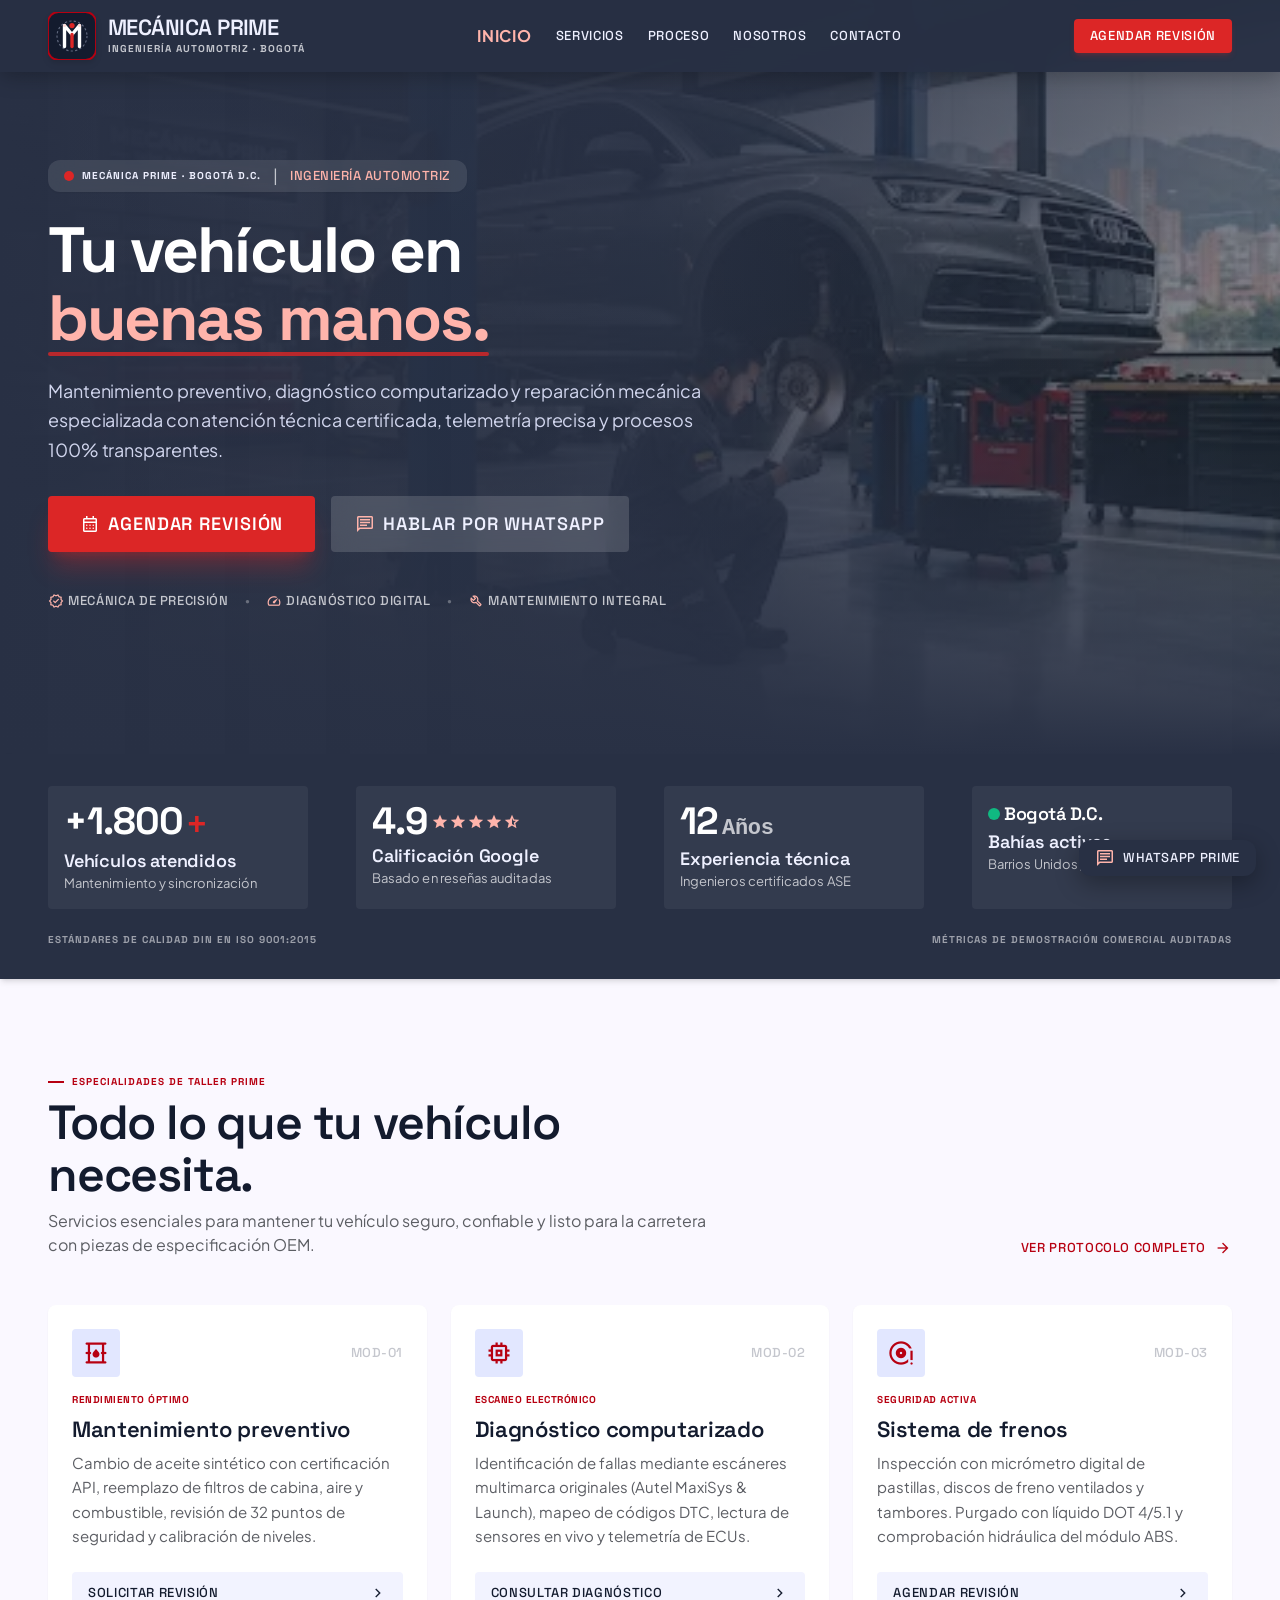
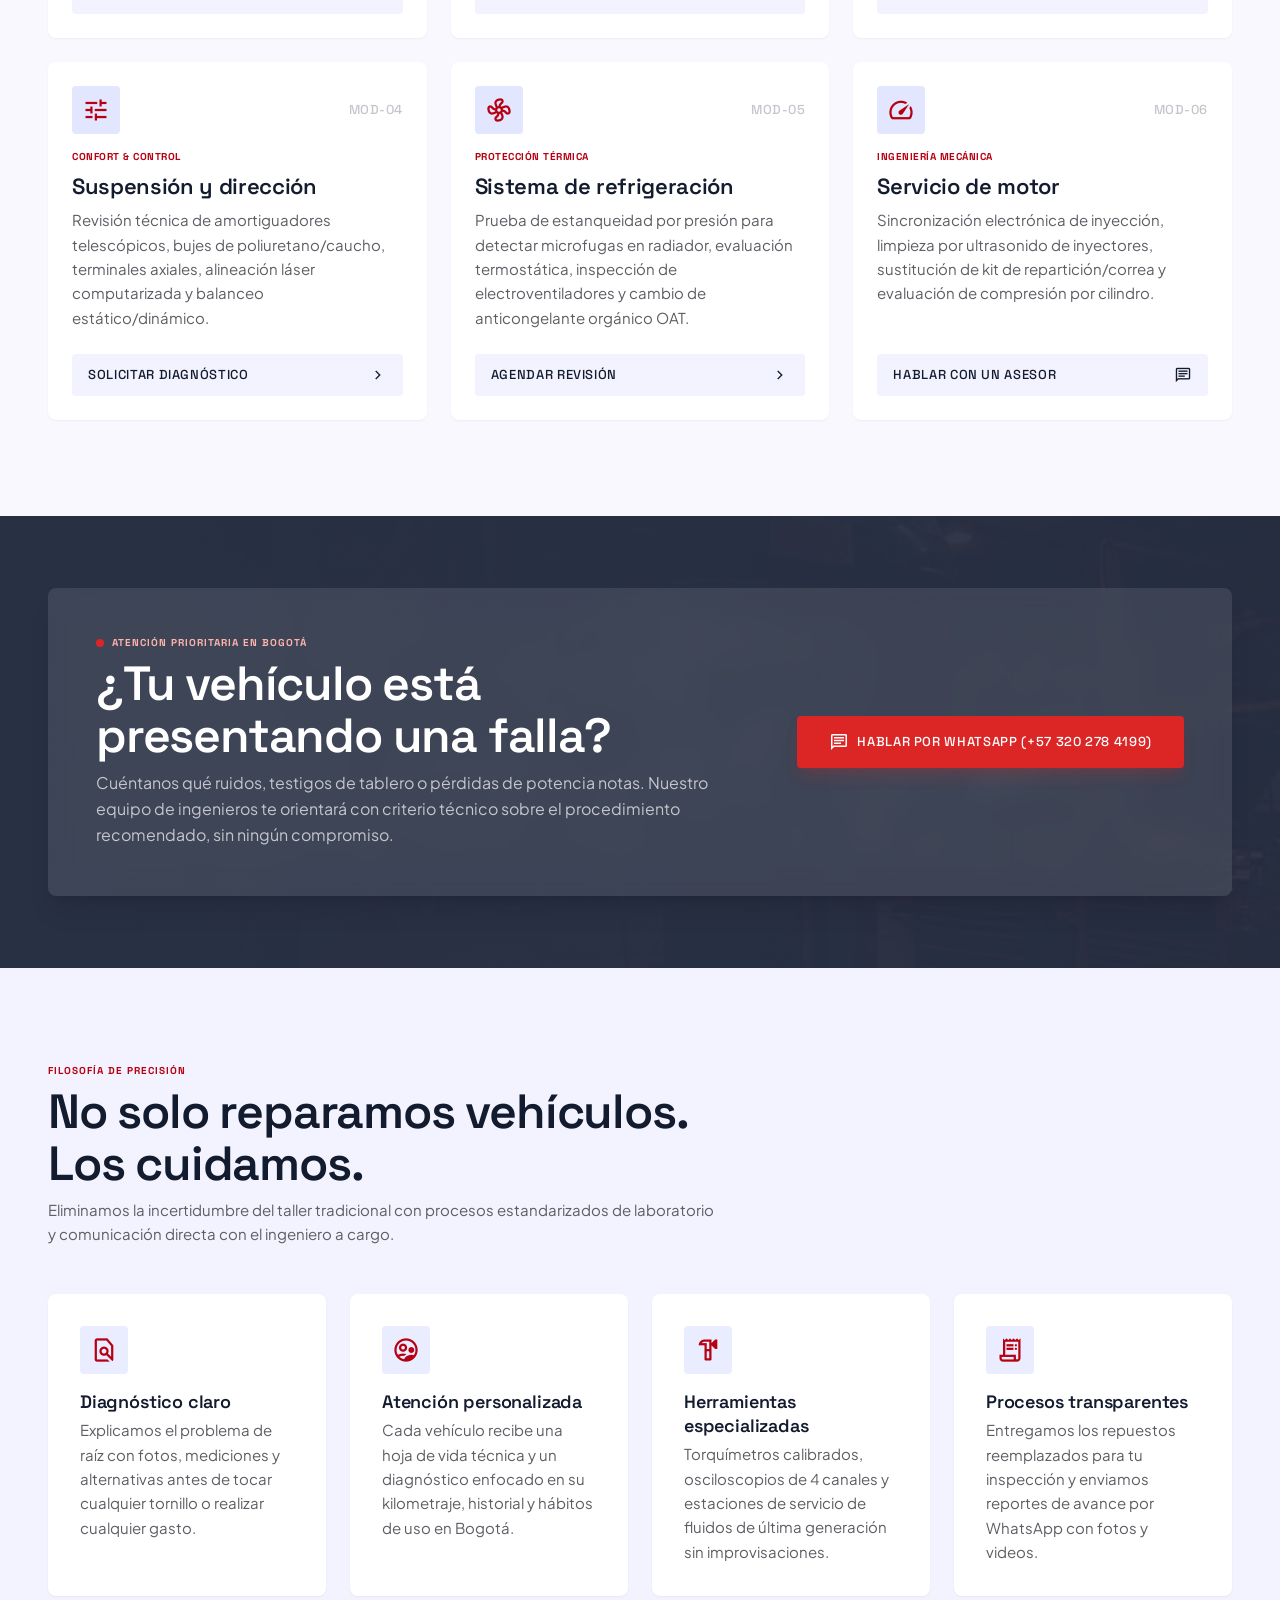
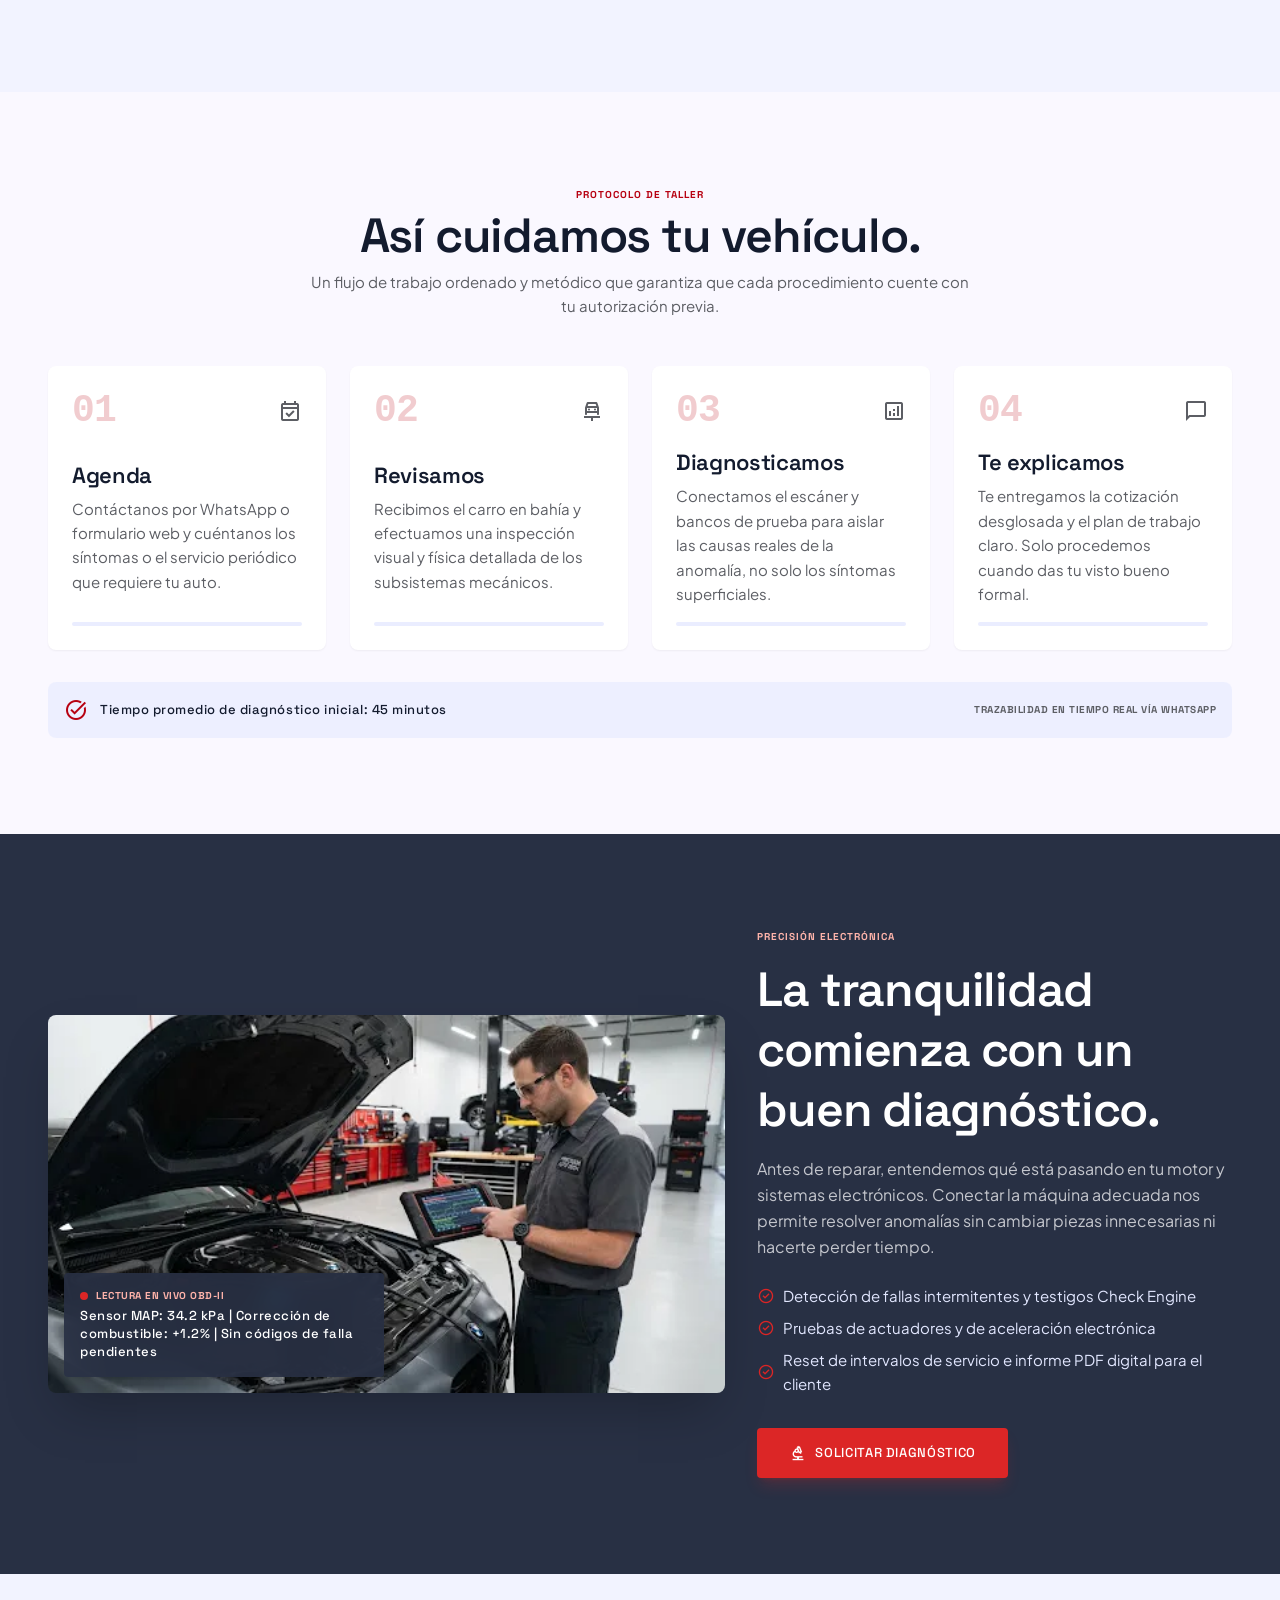
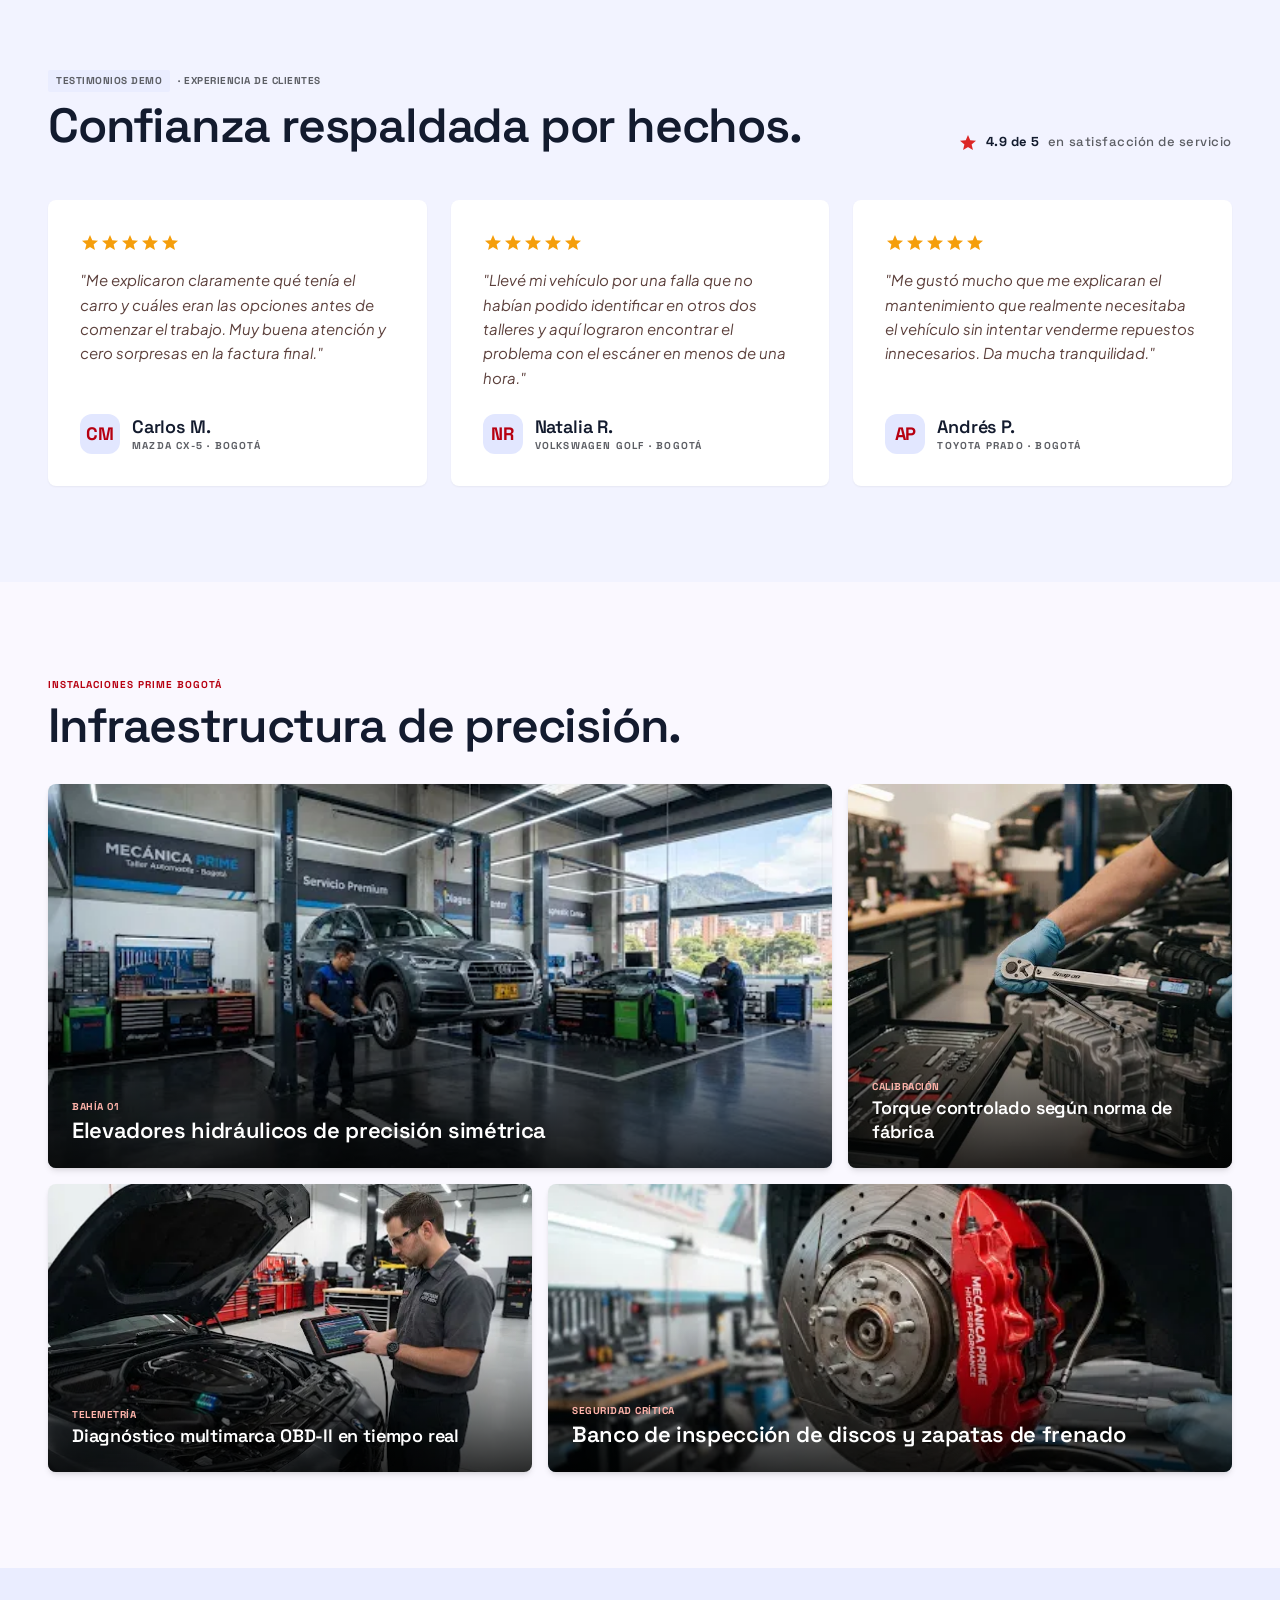
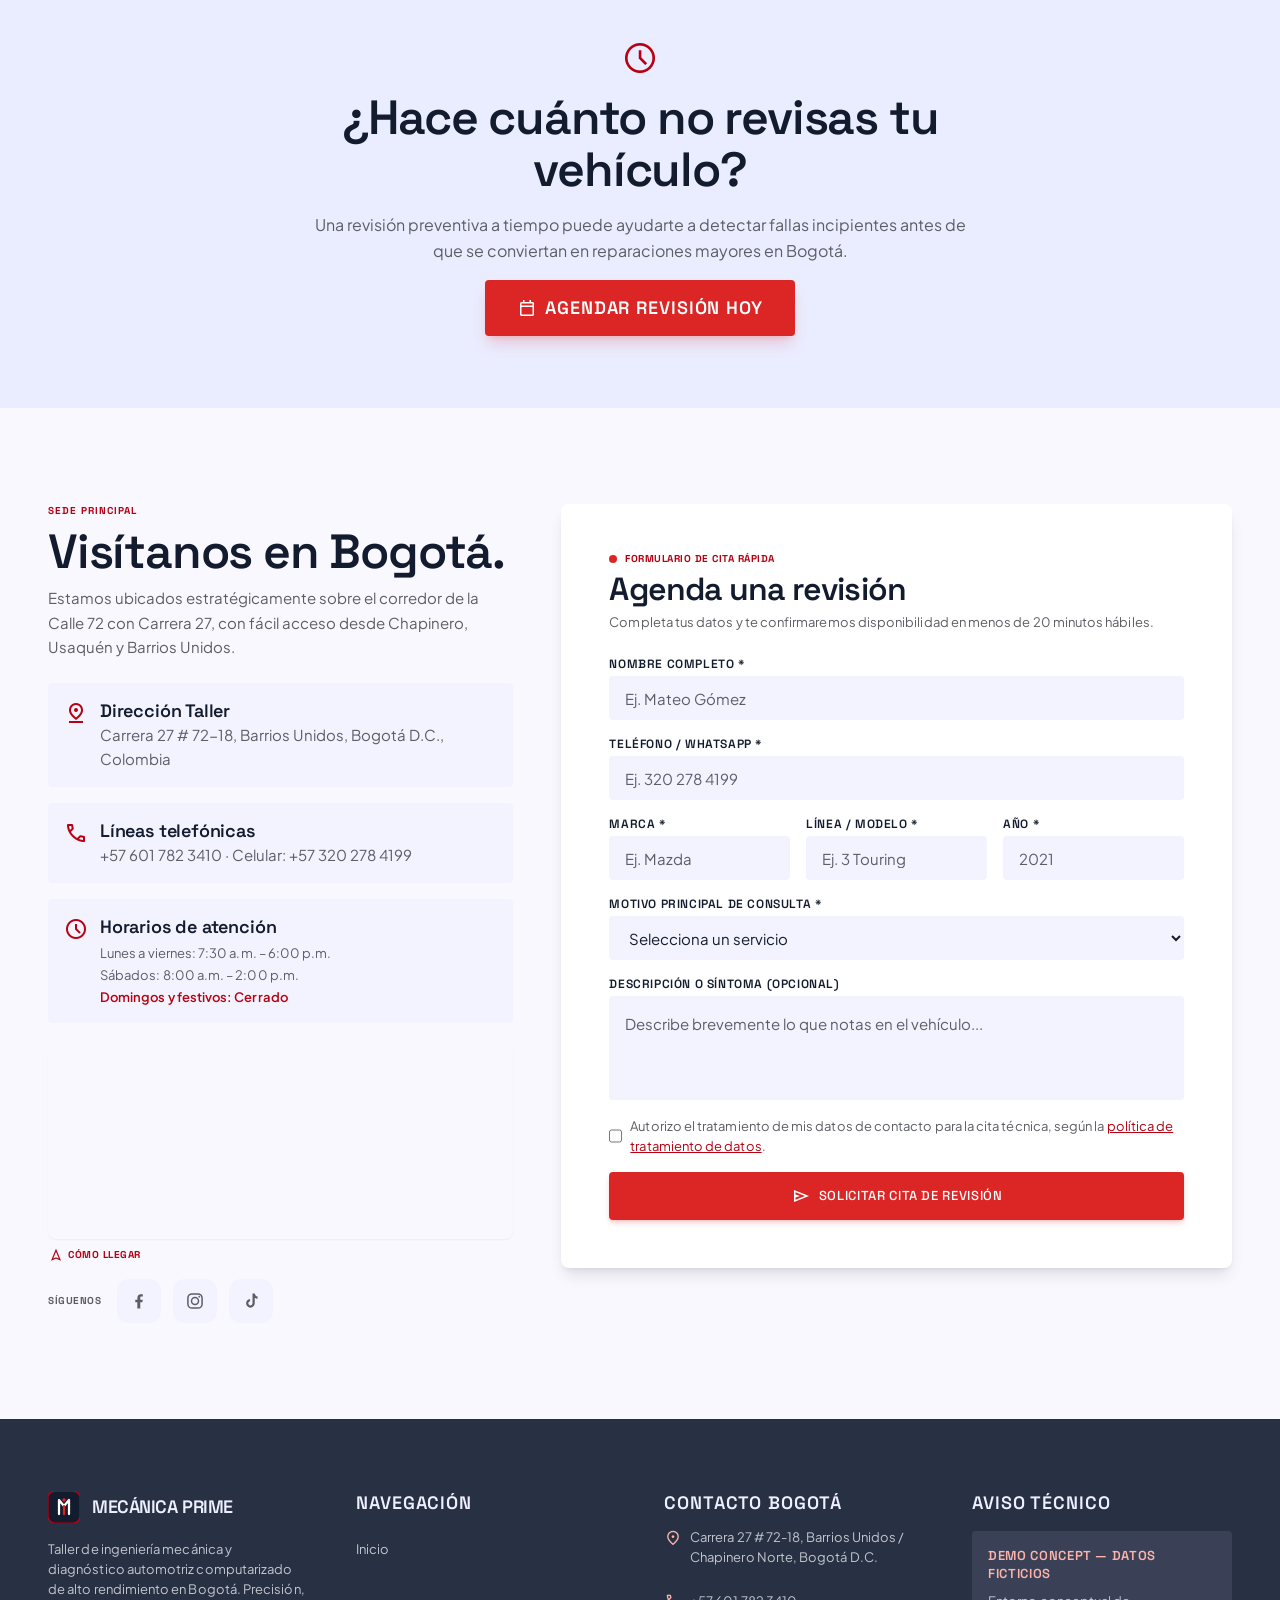
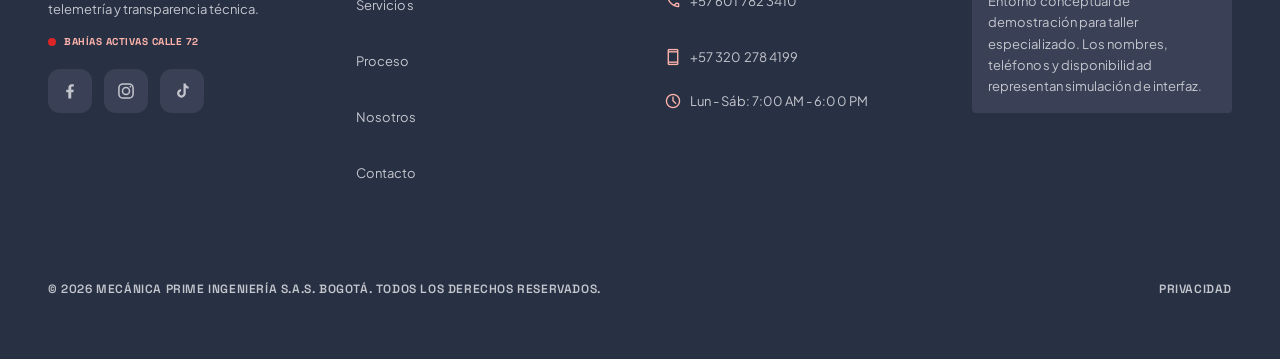
==== commit 0133c741: "SEO, accesibilidad, mobile UX y performance: assets locales, Tailwind compilado - SEO: title, meta d" ====
--- a/index.html
+++ b/index.html
@@ -1,11 +1,72 @@
 <!DOCTYPE html><html class="scroll-smooth" lang="es" style=""><head><meta charset="utf-8"><meta content="width=device-width, initial-scale=1.0" name="viewport"><link href="https://fonts.googleapis.com" rel="preconnect"><link crossorigin="" href="https://fonts.gstatic.com" rel="preconnect"><link href="https://fonts.googleapis.com/css2?family=Plus+Jakarta+Sans:ital,wght@0,300..800;1,300..800&amp;family=Space+Grotesk:wght@300..700&amp;display=swap" rel="stylesheet"><link href="https://fonts.googleapis.com/css2?family=Material+Symbols+Outlined:opsz,wght,FILL,GRAD@20..48,100..700,0..1,-50..200" rel="stylesheet">
-<link href="https://fonts.googleapis.com/css2?family=Material+Symbols+Outlined:wght,FILL@100..700,0..1&amp;display=swap" rel="stylesheet"><style>@layer base { html, body { margin: 0; padding: 0; } body { overscroll-behavior: none; } main > :first-child { margin-top: 0 !important; } main > :last-child { margin-bottom: 0 !important; } } ::-webkit-scrollbar { display: none; }</style><script src="https://cdn.tailwindcss.com"></script><script id="tailwind-config">tailwind.config = { darkMode: "class", theme: { extend: { "colors": { "on-surface-variant": "#5c403c", "primary": "#b70011", "on-secondary-container": "#606369", "on-tertiary-fixed": "#0d1c2e", "surface-container-high": "#e2e7ff", "on-primary-fixed": "#410002", "surface-tint": "#bf0715", "outline-variant": "#e6bdb8", "surface-variant": "#dae2fd", "on-error-container": "#93000a", "on-primary-fixed-variant": "#93000b", "tertiary": "#4c5b6f", "error": "#ba1a1a", "on-secondary-fixed-variant": "#44474d", "tertiary-fixed": "#d5e3fc", "inverse-primary": "#ffb4ab", "surface": "#faf8ff", "secondary": "#5c5e64", "surface-container": "#eaedff", "secondary-fixed-dim": "#c4c6cd", "inverse-surface": "#283044", "secondary-container": "#dedfe7", "surface-container-low": "#f2f3ff", "on-primary": "#ffffff", "on-error": "#ffffff", "inverse-on-surface": "#eef0ff", "on-tertiary": "#ffffff", "primary-fixed": "#ffdad6", "on-surface": "#131b2e", "error-container": "#ffdad6", "secondary-fixed": "#e1e2e9", "tertiary-container": "#657388", "surface-bright": "#faf8ff", "tertiary-fixed-dim": "#b9c7df", "surface-dim": "#d2d9f4", "surface-container-lowest": "#ffffff", "on-background": "#131b2e", "background": "#faf8ff", "primary-container": "#dc2626", "on-secondary-fixed": "#191c21", "on-primary-container": "#fff6f5", "primary-fixed-dim": "#ffb4ab", "on-tertiary-fixed-variant": "#3a485b", "outline": "#916f6b", "on-tertiary-container": "#f7f8ff", "on-secondary": "#ffffff", "surface-container-highest": "#dae2fd" }, "borderRadius": { "DEFAULT": "0.125rem", "lg": "0.25rem", "xl": "0.5rem", "full": "0.75rem" }, "spacing": { "space-2xs": "0.25rem", "space-sm": "0.75rem", "space-2xl": "3rem", "gutter": "1.5rem", "space-lg": "1.5rem", "margin-desktop": "3rem", "container-max": "1280px", "space-4xl": "6rem", "space-xs": "0.5rem", "space-xl": "2rem", "space-md": "1rem", "margin-mobile": "1.25rem", "space-3xl": "4.5rem" }, "fontFamily": { "headline-sm": [ "Space Grotesk" ], "headline-lg": [ "Space Grotesk" ], "body-md": [ "Plus Jakarta Sans" ], "headline-md": [ "Space Grotesk" ], "headline-xl-mobile": [ "Space Grotesk" ], "code-spec": [ "Space Grotesk" ], "display-mobile": [ "Space Grotesk" ], "headline-xl": [ "Space Grotesk" ], "display": [ "Space Grotesk" ], "label-md": [ "Space Grotesk" ], "headline-lg-mobile": [ "Space Grotesk" ], "body-xl": [ "Plus Jakarta Sans" ], "body-sm": [ "Plus Jakarta Sans" ], "label-sm": [ "Space Grotesk" ] }, "fontSize": { "headline-sm": [ "18px", { "lineHeight": "24px", "letterSpacing": "-0.01em", "fontWeight": "600" } ], "headline-lg": [ "32px", { "lineHeight": "38px", "letterSpacing": "-0.02em", "fontWeight": "600" } ], "body-md": [ "15px", { "lineHeight": "24px", "letterSpacing": "0em", "fontWeight": "400" } ], "headline-md": [ "22px", { "lineHeight": "28px", "letterSpacing": "-0.015em", "fontWeight": "600" } ], "headline-xl-mobile": [ "30px", { "lineHeight": "36px", "letterSpacing": "-0.02em", "fontWeight": "600" } ], "code-spec": [ "13px", { "lineHeight": "18px", "letterSpacing": "0.04em", "fontWeight": "500" } ], "display-mobile": [ "38px", { "lineHeight": "42px", "letterSpacing": "-0.02em", "fontWeight": "700" } ], "headline-xl": [ "48px", { "lineHeight": "52px", "letterSpacing": "-0.025em", "fontWeight": "600" } ], "display": [ "64px", { "lineHeight": "68px", "letterSpacing": "-0.03em", "fontWeight": "700" } ], "label-md": [ "12px", { "lineHeight": "16px", "letterSpacing": "0.08em", "fontWeight": "600" } ], "headline-lg-mobile": [ "24px", { "lineHeight": "30px", "letterSpacing": "-0.01em", "fontWeight": "600" } ], "body-xl": [ "18px", { "lineHeight": "28px", "letterSpacing": "-0.005em", "fontWeight": "400" } ], "body-sm": [ "13px", { "lineHeight": "20px", "letterSpacing": "0.005em", "fontWeight": "400" } ], "label-sm": [ "10px", { "lineHeight": "14px", "letterSpacing": "0.12em", "fontWeight": "700" } ] } } } };</script></head><body class="bg-surface font-body-md text-on-surface antialiased selection:bg-primary selection:text-on-primary"><header class="fixed top-0 w-full z-50 bg-inverse-surface/95 backdrop-blur-md shadow-[0_4px_20px_rgba(0,0,0,0.25)]"><div class="max-w-[1280px] mx-auto px-margin-mobile lg:px-margin-desktop flex items-center justify-between gap-space-md py-space-sm"><div class="flex items-center gap-space-sm"><div class="shrink-0 flex items-center justify-center"><svg class="w-12 h-12 shrink-0 drop-shadow-md transition-transform duration-300 hover:scale-105" viewBox="0 0 64 64" fill="none" xmlns="http://www.w3.org/2000/svg" role="img" aria-label="Mecánica Prime Logo Vector"><rect width="64" height="64" rx="14" fill="#131B2E" stroke="#b70011" stroke-width="2.5"></rect><circle cx="32" cy="32" r="20" stroke="#dae2fd" stroke-width="1.5" stroke-dasharray="3 3" opacity="0.4"></circle><path d="M22 46V18L32 30L42 18V46" stroke="#ffffff" stroke-width="4.5" stroke-linecap="round" stroke-linejoin="round"></path><path d="M32 30V46" stroke="#dc2626" stroke-width="4.5" stroke-linecap="round"></path><circle cx="32" cy="18" r="3.5" fill="#dc2626"></circle><circle cx="22" cy="18" r="2" fill="#ffdad6"></circle><circle cx="42" cy="18" r="2" fill="#ffdad6"></circle></svg></div><div class="flex flex-col"><span class="font-headline-sm uppercase tracking-tight text-inverse-on-surface leading-none text-headline-md">MECÁNICA PRIME</span><span class="font-label-sm text-label-sm uppercase tracking-widest text-secondary-fixed-dim mt-space-2xs">Ingeniería Automotriz · Bogotá</span></div></div><nav class="hidden lg:flex items-center gap-space-lg" data-active-classes="text-primary-fixed-dim font-bold"><a aria-current="page" class="tracking-wider uppercase transition-colors text-primary-fixed-dim font-bold" data-path="inicio" href="#inicio">Inicio</a><a class="font-headline-sm text-code-spec tracking-wider uppercase text-inverse-on-surface hover:text-primary-fixed-dim transition-colors" data-path="servicios" href="#servicios">Servicios</a><a class="font-headline-sm text-code-spec tracking-wider uppercase text-inverse-on-surface hover:text-primary-fixed-dim transition-colors" data-path="proceso" href="#proceso">Proceso</a><a class="font-headline-sm text-code-spec tracking-wider uppercase text-inverse-on-surface hover:text-primary-fixed-dim transition-colors" data-path="nosotros" href="#nosotros">Nosotros</a><a class="font-headline-sm text-code-spec tracking-wider uppercase text-inverse-on-surface hover:text-primary-fixed-dim transition-colors" data-path="contacto" href="#contacto">Contacto</a></nav><div class="flex items-center gap-space-md"><a class="hidden sm:inline-flex items-center gap-space-xs bg-primary-container hover:bg-primary text-on-primary px-space-md py-space-xs rounded-lg font-headline-sm text-code-spec uppercase tracking-wider transition-transform hover:-translate-y-0.5 shadow-md shadow-primary-container/20" href="tel:+573202784199">Agendar revisión</a><div class="w-8 h-8 rounded-full bg-primary flex items-center justify-center"><span class="material-symbols-outlined text-on-primary text-[18px]">person</span></div></div></div></header><main class="w-full pt-20 bg-surface min-h-screen"><div class="flex flex-col w-full">
+<title>Mecánica Prime | Taller de mecánica y diagnóstico automotriz en Bogotá</title>
+<meta name="description" content="Taller de mecánica en Bogotá: diagnóstico computarizado, mantenimiento preventivo y reparación especializada con ingeniería de precisión.">
+<link rel="canonical" href="https://www.mecanicaprime.com.co/">
+<!-- TODO: actualizar canonical y og:url con el dominio real una vez publicado en Vercel/dominio propio -->
+<meta property="og:title" content="Mecánica Prime | Taller de mecánica y diagnóstico automotriz en Bogotá">
+<meta property="og:description" content="Diagnóstico computarizado, mantenimiento preventivo y reparación especializada en Bogotá D.C.">
+<meta property="og:type" content="website">
+<meta property="og:locale" content="es_CO">
+<meta property="og:url" content="https://www.mecanicaprime.com.co/">
+<meta property="og:image" content="https://www.mecanicaprime.com.co/assets/img/hero-taller.webp">
+<meta name="twitter:card" content="summary_large_image">
+<link rel="icon" type="image/svg+xml" href="assets/favicon.svg">
+<script type="application/ld+json">
+{
+  "@context": "https://schema.org",
+  "@type": "AutoRepair",
+  "name": "Mecánica Prime",
+  "description": "Taller de ingeniería mecánica y diagnóstico automotriz computarizado en Bogotá, especializado en mantenimiento preventivo y reparación de precisión.",
+  "telephone": "+573202784199",
+  "address": {
+    "@type": "PostalAddress",
+    "streetAddress": "Carrera 27 # 72-18, Barrios Unidos",
+    "addressLocality": "Bogotá",
+    "addressRegion": "Bogotá D.C.",
+    "addressCountry": "CO"
+  },
+  "areaServed": "Bogotá",
+  "openingHoursSpecification": [
+    {
+      "@type": "OpeningHoursSpecification",
+      "dayOfWeek": ["Monday", "Tuesday", "Wednesday", "Thursday", "Friday"],
+      "opens": "07:30",
+      "closes": "18:00"
+    },
+    {
+      "@type": "OpeningHoursSpecification",
+      "dayOfWeek": ["Saturday"],
+      "opens": "08:00",
+      "closes": "14:00"
+    }
+  ]
+}
+</script>
+<!-- Google Analytics (gtag.js) -->
+<!-- Reemplazar G-XXXXXXXXXX por el ID de medición real del cliente antes de publicar -->
+<!--
+<script async src="https://www.googletagmanager.com/gtag/js?id=G-XXXXXXXXXX"></script>
+<script>
+  window.dataLayer = window.dataLayer || [];
+  function gtag(){dataLayer.push(arguments);}
+  gtag('js', new Date());
+  gtag('config', 'G-XXXXXXXXXX');
+</script>
+-->
+<style>@layer base { html, body { margin: 0; padding: 0; } body { overscroll-behavior: none; } main > :first-child { margin-top: 0 !important; } main > :last-child { margin-bottom: 0 !important; } } ::-webkit-scrollbar { display: none; } a:focus-visible, button:focus-visible, input:focus-visible, select:focus-visible, textarea:focus-visible, [tabindex]:focus-visible { outline: 2px solid #dc2626; outline-offset: 2px; }</style><link rel="stylesheet" href="assets/styles.css"></head><body class="bg-surface font-body-md text-on-surface antialiased selection:bg-primary selection:text-on-primary"><header class="fixed top-0 w-full z-50 bg-inverse-surface/95 backdrop-blur-md shadow-[0_4px_20px_rgba(0,0,0,0.25)]"><div class="max-w-[1280px] mx-auto px-margin-mobile lg:px-margin-desktop flex items-center justify-between gap-space-md py-space-sm"><div class="flex items-center gap-space-sm"><div class="shrink-0 flex items-center justify-center"><svg class="w-12 h-12 shrink-0 drop-shadow-md transition-transform duration-300 hover:scale-105" viewBox="0 0 64 64" fill="none" xmlns="http://www.w3.org/2000/svg" role="img" aria-label="Mecánica Prime Logo Vector"><rect width="64" height="64" rx="14" fill="#131B2E" stroke="#b70011" stroke-width="2.5"></rect><circle cx="32" cy="32" r="20" stroke="#dae2fd" stroke-width="1.5" stroke-dasharray="3 3" opacity="0.4"></circle><path d="M22 46V18L32 30L42 18V46" stroke="#ffffff" stroke-width="4.5" stroke-linecap="round" stroke-linejoin="round"></path><path d="M32 30V46" stroke="#dc2626" stroke-width="4.5" stroke-linecap="round"></path><circle cx="32" cy="18" r="3.5" fill="#dc2626"></circle><circle cx="22" cy="18" r="2" fill="#ffdad6"></circle><circle cx="42" cy="18" r="2" fill="#ffdad6"></circle></svg></div><div class="flex flex-col"><span class="font-headline-sm uppercase tracking-tight text-inverse-on-surface leading-none text-headline-md">MECÁNICA PRIME</span><span class="font-label-sm text-label-sm uppercase tracking-widest text-secondary-fixed-dim mt-space-2xs">Ingeniería Automotriz · Bogotá</span></div></div><nav class="hidden lg:flex items-center gap-space-lg" data-active-classes="text-primary-fixed-dim font-bold"><a aria-current="page" class="tracking-wider uppercase transition-colors text-primary-fixed-dim font-bold" data-path="inicio" href="#inicio">Inicio</a><a class="font-headline-sm text-code-spec tracking-wider uppercase text-inverse-on-surface hover:text-primary-fixed-dim transition-colors" data-path="servicios" href="#servicios">Servicios</a><a class="font-headline-sm text-code-spec tracking-wider uppercase text-inverse-on-surface hover:text-primary-fixed-dim transition-colors" data-path="proceso" href="#proceso">Proceso</a><a class="font-headline-sm text-code-spec tracking-wider uppercase text-inverse-on-surface hover:text-primary-fixed-dim transition-colors" data-path="nosotros" href="#nosotros">Nosotros</a><a class="font-headline-sm text-code-spec tracking-wider uppercase text-inverse-on-surface hover:text-primary-fixed-dim transition-colors" data-path="contacto" href="#contacto">Contacto</a></nav><div class="flex items-center gap-space-md"><a class="hidden sm:inline-flex items-center gap-space-xs bg-primary-container hover:bg-primary text-on-primary px-space-md py-space-xs rounded-lg font-headline-sm text-code-spec uppercase tracking-wider transition-transform hover:-translate-y-0.5 shadow-md shadow-primary-container/20" href="tel:+573202784199">Agendar revisión</a><button aria-label="Abrir menú" aria-expanded="false" aria-controls="mobile-menu" id="menu-toggle" class="lg:hidden w-11 h-11 flex items-center justify-center rounded-lg text-inverse-on-surface hover:bg-surface-dim/10 transition-colors"><span class="material-symbols-outlined text-[26px]" id="menu-icon">menu</span></button></div></div><div id="mobile-menu" class="hidden lg:hidden absolute top-full inset-x-0 bg-inverse-surface shadow-lg"><nav class="flex flex-col px-margin-mobile py-space-md">
+<a class="min-h-11 flex items-center font-headline-sm text-code-spec tracking-wider uppercase text-inverse-on-surface hover:text-primary-fixed-dim transition-colors" href="#inicio">Inicio</a>
+<a class="min-h-11 flex items-center font-headline-sm text-code-spec tracking-wider uppercase text-inverse-on-surface hover:text-primary-fixed-dim transition-colors" href="#servicios">Servicios</a>
+<a class="min-h-11 flex items-center font-headline-sm text-code-spec tracking-wider uppercase text-inverse-on-surface hover:text-primary-fixed-dim transition-colors" href="#proceso">Proceso</a>
+<a class="min-h-11 flex items-center font-headline-sm text-code-spec tracking-wider uppercase text-inverse-on-surface hover:text-primary-fixed-dim transition-colors" href="#nosotros">Nosotros</a>
+<a class="min-h-11 flex items-center font-headline-sm text-code-spec tracking-wider uppercase text-inverse-on-surface hover:text-primary-fixed-dim transition-colors" href="#contacto">Contacto</a>
+<a class="min-h-11 flex items-center justify-center gap-space-xs mt-space-xs bg-primary-container hover:bg-primary text-on-primary px-space-md py-space-sm rounded-lg font-headline-sm text-code-spec uppercase tracking-wider transition-colors" href="tel:+573202784199">Agendar revisión</a>
+</nav></div></header><main class="w-full pt-20 bg-surface min-h-screen"><div class="flex flex-col w-full">
 <!-- ================================================================= -->
 <!-- 1. HERO CINEMATOGRÁFICO                                          -->
 <!-- ================================================================= -->
 <section class="relative w-full -mt-20 pt-32 pb-24 lg:pt-40 lg:pb-36 overflow-hidden bg-inverse-surface text-inverse-on-surface" id="inicio">
 <!-- Cinematic Background Image with Gradient Scrim -->
-<div class="absolute inset-0 z-0 bg-cover bg-center" data-alt="Cinematic high-end automotive workshop in Bogota with a sleek grey SUV lifted on a blue hydraulic hoist, master mechanic in dark grey overalls inspecting the disc brake assembly with an inspection lamp, immaculate epoxy floor reflecting soft studio lights and professional tool chests in the background" style="background-image: url(&quot;https://lh3.googleusercontent.com/aida-public/[base64]&quot;);">
+<div class="absolute inset-0 z-0 bg-cover bg-center" data-alt="Cinematic high-end automotive workshop in Bogota with a sleek grey SUV lifted on a blue hydraulic hoist, master mechanic in dark grey overalls inspecting the disc brake assembly with an inspection lamp, immaculate epoxy floor reflecting soft studio lights and professional tool chests in the background" style="background-image: url(&quot;assets/img/hero-taller.webp&quot;);">
 <div class="absolute inset-0 bg-gradient-to-r from-inverse-surface via-inverse-surface/90 to-inverse-surface/40"></div>
 <div class="absolute inset-0 bg-gradient-to-t from-inverse-surface via-transparent to-inverse-surface/60"></div>
 </div>
@@ -65,6 +126,7 @@
 <!-- ================================================================= -->
 <!-- 2. BARRA DE CONFIANZA (Indicadores clave)                         -->
 <!-- ================================================================= -->
+<!-- DEMO: dato ficticio, reemplazar o eliminar antes de publicar para un cliente real (+1.800 vehículos, 4.9 Google, 12 años, ASE, ISO 9001:2015) -->
 <section class="w-full bg-inverse-surface py-space-xl shadow-md relative z-20">
 <div class="max-w-[1280px] mx-auto px-margin-mobile lg:px-margin-desktop">
 <div class="grid grid-cols-2 lg:grid-cols-4 gap-space-lg lg:gap-space-2xl">
@@ -143,58 +205,56 @@
 </div>
 <!-- Grid of 6 Cards -->
 <div class="grid grid-cols-1 md:grid-cols-2 lg:grid-cols-3 gap-space-lg">
-<!-- Servicio 01: Mantenimiento Preventivo (With Image) -->
-<div class="group bg-surface-container-lowest rounded-xl shadow-sm hover:shadow-xl transition-all duration-300 flex flex-col overflow-hidden">
-<div class="relative h-48 w-full overflow-hidden bg-surface-container">
-<img alt="Mantenimiento preventivo automotriz y lubricación técnica" class="w-full h-full object-cover group-hover:scale-105 transition-transform duration-500" src="https://lh3.googleusercontent.com/aida-public/[base64]">
-<div class="absolute top-space-xs left-space-xs bg-inverse-surface/90 text-inverse-on-surface font-code-spec text-code-spec px-space-xs py-space-2xs rounded">
-              MOD-01 // FLUIDOS &amp; FILTROS
-            </div>
-</div>
-<div class="p-space-lg flex-1 flex flex-col justify-between">
-<div class="flex flex-col gap-space-xs">
-<div class="flex items-center gap-space-xs text-primary">
-<span class="material-symbols-outlined">oil_barrel</span>
-<span class="font-label-sm text-label-sm uppercase tracking-wider font-bold">Rendimiento Óptimo</span>
-</div>
+<!-- Servicio 01: Mantenimiento Preventivo -->
+<div class="group bg-surface-container-lowest rounded-xl shadow-sm hover:shadow-xl transition-all duration-300 flex flex-col justify-between p-space-lg">
+<div class="flex flex-col gap-space-md">
+<div class="flex items-center justify-between">
+<div class="w-12 h-12 rounded-lg bg-surface-container-high flex items-center justify-center text-primary">
+<span class="material-symbols-outlined text-[28px]">oil_barrel</span>
+</div>
+<span class="font-code-spec text-code-spec text-secondary-fixed-dim">MOD-01</span>
+</div>
+<div class="flex flex-col gap-space-xs">
+<div class="inline-flex items-center gap-space-xs text-primary font-label-sm text-label-sm uppercase tracking-wider font-bold">
+                Rendimiento Óptimo
+              </div>
 <h3 class="font-headline-md text-headline-md text-on-surface">Mantenimiento preventivo</h3>
 <p class="font-body-md text-body-md text-secondary leading-relaxed">
                 Cambio de aceite sintético con certificación API, reemplazo de filtros de cabina, aire y combustible, revisión de 32 puntos de seguridad y calibración de niveles.
               </p>
 </div>
-<div class="pt-space-md mt-space-md">
+</div>
+<div class="pt-space-lg">
 <a class="w-full inline-flex items-center justify-between bg-surface-container-low hover:bg-primary hover:text-on-primary text-on-surface px-space-md py-space-sm rounded-lg font-headline-sm text-code-spec uppercase tracking-wider transition-colors" href="#contacto">
 <span class="">Solicitar revisión</span>
 <span class="material-symbols-outlined text-[18px]">chevron_right</span>
 </a>
 </div>
 </div>
-</div>
-<!-- Servicio 02: Diagnóstico Computarizado (With Image) -->
-<div class="group bg-surface-container-lowest rounded-xl shadow-sm hover:shadow-xl transition-all duration-300 flex flex-col overflow-hidden">
-<div class="relative h-48 w-full overflow-hidden bg-surface-container">
-<img alt="Diagnóstico computarizado con escáner OBD-II en Mecánica Prime" class="w-full h-full object-cover group-hover:scale-105 transition-transform duration-500" src="https://lh3.googleusercontent.com/aida-public/[base64]">
-<div class="absolute top-space-xs left-space-xs bg-inverse-surface/90 text-inverse-on-surface font-code-spec text-code-spec px-space-xs py-space-2xs rounded">
-              MOD-02 // TELEMETRÍA OBD-II
-            </div>
-</div>
-<div class="p-space-lg flex-1 flex flex-col justify-between">
-<div class="flex flex-col gap-space-xs">
-<div class="flex items-center gap-space-xs text-primary">
-<span class="material-symbols-outlined">memory</span>
-<span class="font-label-sm text-label-sm uppercase tracking-wider font-bold">Escaneo Electrónico</span>
-</div>
+<!-- Servicio 02: Diagnóstico Computarizado -->
+<div class="group bg-surface-container-lowest rounded-xl shadow-sm hover:shadow-xl transition-all duration-300 flex flex-col justify-between p-space-lg">
+<div class="flex flex-col gap-space-md">
+<div class="flex items-center justify-between">
+<div class="w-12 h-12 rounded-lg bg-surface-container-high flex items-center justify-center text-primary">
+<span class="material-symbols-outlined text-[28px]">memory</span>
+</div>
+<span class="font-code-spec text-code-spec text-secondary-fixed-dim">MOD-02</span>
+</div>
+<div class="flex flex-col gap-space-xs">
+<div class="inline-flex items-center gap-space-xs text-primary font-label-sm text-label-sm uppercase tracking-wider font-bold">
+                Escaneo Electrónico
+              </div>
 <h3 class="font-headline-md text-headline-md text-on-surface">Diagnóstico computarizado</h3>
 <p class="font-body-md text-body-md text-secondary leading-relaxed">
                 Identificación de fallas mediante escáneres multimarca originales (Autel MaxiSys &amp; Launch), mapeo de códigos DTC, lectura de sensores en vivo y telemetría de ECUs.
               </p>
 </div>
-<div class="pt-space-md mt-space-md">
+</div>
+<div class="pt-space-lg">
 <a class="w-full inline-flex items-center justify-between bg-surface-container-low hover:bg-primary hover:text-on-primary text-on-surface px-space-md py-space-sm rounded-lg font-headline-sm text-code-spec uppercase tracking-wider transition-colors" href="#contacto">
 <span class="">Consultar diagnóstico</span>
 <span class="material-symbols-outlined text-[18px]">chevron_right</span>
 </a>
-</div>
 </div>
 </div>
 <!-- Servicio 03: Sistema de Frenos -->
@@ -308,7 +368,7 @@
 <!-- 4. BANNER DE CONVERSIÓN INTERMEDIO                                -->
 <!-- ================================================================= -->
 <section class="w-full relative py-space-3xl bg-inverse-surface overflow-hidden">
-<div class="absolute inset-0 z-0 bg-cover bg-center opacity-25" data-alt="Mechanical workshop view with illuminated tools and car underside on lift, moody high-contrast lighting with warm garage tones" style="background-image: url(&quot;https://lh3.googleusercontent.com/aida-public/[base64]&quot;);">
+<div class="absolute inset-0 z-0 bg-cover bg-center opacity-25" data-alt="Mechanical workshop view with illuminated tools and car underside on lift, moody high-contrast lighting with warm garage tones" style="background-image: url(&quot;assets/img/banner-falla.webp&quot;);">
 <div class="absolute inset-0 bg-gradient-to-r from-inverse-surface via-inverse-surface/95 to-inverse-surface/70"></div>
 </div>
 <div class="relative z-10 max-w-[1280px] mx-auto px-margin-mobile lg:px-margin-desktop">
@@ -492,7 +552,7 @@
 <!-- Left Visual Box -->
 <div class="lg:col-span-7 relative">
 <div class="relative rounded-xl overflow-hidden shadow-2xl">
-<img alt="Técnico automotriz utilizando tablet de diagnóstico y escáner digital" class="w-full h-auto object-cover" src="https://lh3.googleusercontent.com/aida-public/[base64]">
+<img alt="Técnico automotriz utilizando tablet de diagnóstico y escáner digital" class="w-full h-auto object-cover" src="assets/img/diagnostico-obd.webp" width="512" height="286" loading="lazy">
 <!-- Floating Diagnostic Card Overlay -->
 <div class="absolute bottom-4 left-4 right-4 sm:right-auto sm:max-w-xs bg-inverse-surface/90 backdrop-blur-md p-space-md rounded-lg shadow-lg">
 <div class="flex items-center gap-space-xs mb-space-2xs">
@@ -519,7 +579,7 @@
             </li>
 <li class="flex items-center gap-space-xs text-surface-container-high font-body-md text-body-md">
 <span class="material-symbols-outlined text-primary-container text-[18px]">check_circle</span>
-              Pruebas de actuadores y actuadores de aceleración electrónica
+              Pruebas de actuadores y de aceleración electrónica
             </li>
 <li class="flex items-center gap-space-xs text-surface-container-high font-body-md text-body-md">
 <span class="material-symbols-outlined text-primary-container text-[18px]">check_circle</span>
@@ -537,6 +597,7 @@
 <!-- ================================================================= -->
 <!-- 8. TESTIMONIOS DEMO (Prueba social transparente)                 -->
 <!-- ================================================================= -->
+<!-- DEMO: dato ficticio, reemplazar o eliminar antes de publicar para un cliente real (3 testimonios simulados) -->
 <section class="w-full py-space-3xl lg:py-space-4xl bg-surface-container-low">
 <div class="max-w-[1280px] mx-auto px-margin-mobile lg:px-margin-desktop">
 <div class="flex flex-col md:flex-row md:items-end justify-between gap-space-md mb-space-2xl">
@@ -645,7 +706,7 @@
 <div class="grid grid-cols-1 md:grid-cols-12 gap-space-md">
 <!-- Large Hero Shot: Elevador y taller -->
 <div class="md:col-span-8 h-80 lg:h-96 rounded-xl overflow-hidden shadow-md group relative">
-<div class="w-full h-full bg-cover bg-center group-hover:scale-105 transition-transform duration-700" data-alt="Wide perspective shot of Mecánica Prime modern workshop in Bogota, premium automotive hydraulic lift with SUV, clean polished dark floors, professional technician at work with precision lighting" style="background-image: url(&quot;https://lh3.googleusercontent.com/aida-public/[base64]&quot;);">
+<div class="w-full h-full bg-cover bg-center group-hover:scale-105 transition-transform duration-700" data-alt="Wide perspective shot of Mecánica Prime modern workshop in Bogota, premium automotive hydraulic lift with SUV, clean polished dark floors, professional technician at work with precision lighting" style="background-image: url(&quot;assets/img/taller-elevador.webp&quot;);">
 </div>
 <div class="absolute inset-0 bg-gradient-to-t from-black/80 via-transparent to-transparent flex items-end p-space-lg">
 <div class="text-white">
@@ -656,7 +717,7 @@
 </div>
 <!-- Medium Shot: Close up Mantenimiento fluido & herramientas -->
 <div class="md:col-span-4 h-80 lg:h-96 rounded-xl overflow-hidden shadow-md group relative">
-<img alt="Detalle de cambio de aceite y herramientas de torque automotriz" class="w-full h-full object-cover group-hover:scale-105 transition-transform duration-700" src="https://lh3.googleusercontent.com/aida-public/[base64]">
+<img alt="Detalle de cambio de aceite y herramientas de torque automotriz" class="w-full h-full object-cover group-hover:scale-105 transition-transform duration-700" src="assets/img/servicio-fluidos.webp" width="512" height="382" loading="lazy">
 <div class="absolute inset-0 bg-gradient-to-t from-black/80 via-transparent to-transparent flex items-end p-space-lg">
 <div class="text-white">
 <span class="font-label-sm text-label-sm uppercase tracking-wider text-primary-fixed-dim">CALIBRACIÓN</span>
@@ -666,7 +727,7 @@
 </div>
 <!-- Second Row: Escáner computarizado -->
 <div class="md:col-span-5 h-72 rounded-xl overflow-hidden shadow-md group relative">
-<img alt="Escáner automotriz y diagnóstico computarizado en tiempo real" class="w-full h-full object-cover group-hover:scale-105 transition-transform duration-700" src="https://lh3.googleusercontent.com/aida-public/[base64]">
+<img alt="Escáner automotriz y diagnóstico computarizado en tiempo real" class="w-full h-full object-cover group-hover:scale-105 transition-transform duration-700" src="assets/img/diagnostico-obd.webp" width="512" height="286" loading="lazy">
 <div class="absolute inset-0 bg-gradient-to-t from-black/80 via-transparent to-transparent flex items-end p-space-lg">
 <div class="text-white">
 <span class="font-label-sm text-label-sm uppercase tracking-wider text-primary-fixed-dim">TELEMETRÍA</span>
@@ -676,7 +737,7 @@
 </div>
 <!-- Second Row: Technical Brake System detail -->
 <div class="md:col-span-7 h-72 rounded-xl overflow-hidden shadow-md group relative">
-<div class="w-full h-full bg-cover bg-center group-hover:scale-105 transition-transform duration-700" data-alt="Extreme close up of a ventilated brake rotor disc and red high performance brake caliper on modern automobile in workshop setting, sharp mechanical detail" style="background-image: url(&quot;https://lh3.googleusercontent.com/aida-public/[base64]&quot;);">
+<div class="w-full h-full bg-cover bg-center group-hover:scale-105 transition-transform duration-700" data-alt="Extreme close up of a ventilated brake rotor disc and red high performance brake caliper on modern automobile in workshop setting, sharp mechanical detail" style="background-image: url(&quot;assets/img/freno-disco.webp&quot;);">
 </div>
 <div class="absolute inset-0 bg-gradient-to-t from-black/80 via-transparent to-transparent flex items-end p-space-lg">
 <div class="text-white">
@@ -755,14 +816,20 @@
 </div>
 </div>
 </div>
-<!-- Location Map Placeholder using data-location -->
-<div class="mt-space-lg rounded-xl overflow-hidden shadow-sm h-48 w-full relative" data-location="Carrera 27 # 72-18, Bogota, Colombia" style="background-image: url(&quot;https://lh3.googleusercontent.com/aida-public/[base64]&quot;);">
-<div class="absolute inset-0 bg-inverse-surface/10 flex items-center justify-center pointer-events-none">
-<span class="bg-inverse-surface text-inverse-on-surface px-space-md py-space-xs rounded-full font-code-spec text-code-spec flex items-center gap-space-2xs shadow-md">
-<span class="material-symbols-outlined text-primary text-[16px]">navigation</span>
-                Mecánica Prime · Sede Calle 72
-              </span>
-</div>
+<!-- Mapa de ubicación (Google Maps embed, sin API key) -->
+<div class="mt-space-lg rounded-xl overflow-hidden shadow-sm h-48 w-full relative">
+<iframe class="w-full h-full border-0" src="https://www.google.com/maps?q=Carrera+27+%2372-18%2C+Barrios+Unidos%2C+Bogot%C3%A1+D.C.%2C+Colombia&amp;output=embed" title="Ubicación de Mecánica Prime en Carrera 27 # 72-18, Bogotá D.C." loading="lazy" referrerpolicy="no-referrer-when-downgrade" allowfullscreen=""></iframe>
+</div>
+<a class="mt-space-xs inline-flex items-center gap-space-2xs text-primary font-label-sm text-label-sm uppercase tracking-wider font-bold hover:translate-x-1 transition-transform" href="https://www.google.com/maps/search/?api=1&amp;query=Carrera+27+%2372-18%2C+Barrios+Unidos%2C+Bogot%C3%A1+D.C.%2C+Colombia" target="_blank" rel="noopener noreferrer">
+<span class="material-symbols-outlined text-[16px]">navigation</span>
+              Cómo llegar
+            </a>
+<!-- TODO: URL real del cliente -->
+<div class="flex items-center gap-space-sm mt-space-md">
+<span class="font-label-sm text-label-sm uppercase tracking-wider text-secondary mr-space-2xs">Síguenos</span>
+<a aria-label="Facebook de Mecánica Prime" class="w-11 h-11 flex items-center justify-center rounded-full bg-surface-container-low text-secondary hover:text-primary hover:bg-surface-container transition-colors" href="#"><svg class="w-5 h-5" viewBox="0 0 24 24" fill="currentColor" aria-hidden="true"><path d="M13.5 21v-7.5h2.5l.5-3h-3V8.2c0-.9.3-1.5 1.6-1.5H16.6V4.1C16.3 4.1 15.3 4 14.1 4c-2.4 0-4 1.5-4 4.2V10.5H7.5v3H10V21h3.5z"></path></svg></a>
+<a aria-label="Instagram de Mecánica Prime" class="w-11 h-11 flex items-center justify-center rounded-full bg-surface-container-low text-secondary hover:text-primary hover:bg-surface-container transition-colors" href="#"><svg class="w-5 h-5" viewBox="0 0 24 24" fill="none" stroke="currentColor" stroke-width="1.8" aria-hidden="true"><rect x="3.5" y="3.5" width="17" height="17" rx="5"></rect><circle cx="12" cy="12" r="4.2"></circle><circle cx="17.2" cy="6.8" r="1" fill="currentColor" stroke="none"></circle></svg></a>
+<a aria-label="TikTok de Mecánica Prime" class="w-11 h-11 flex items-center justify-center rounded-full bg-surface-container-low text-secondary hover:text-primary hover:bg-surface-container transition-colors" href="#"><svg class="w-5 h-5" viewBox="0 0 24 24" fill="currentColor" aria-hidden="true"><path d="M16.5 3c.3 1.9 1.5 3.4 3.4 3.7v2.6c-1.3 0-2.5-.4-3.4-1.1v6.6c0 3-2.4 5.2-5.2 5.2S6.1 17.8 6.1 14.8c0-2.8 2.1-5 4.8-5.2v2.7c-1.2.2-2.1 1.2-2.1 2.5 0 1.4 1.1 2.5 2.5 2.5s2.5-1.1 2.5-2.5V3h2.7z"></path></svg></a>
 </div>
 </div>
 <!-- Right Column: Conversion Booking Form -->
@@ -780,16 +847,16 @@
                 Completa tus datos y te confirmaremos disponibilidad en menos de 20 minutos hábiles.
               </p>
 </div>
-<form class="flex flex-col gap-space-md" id="booking-form" onsubmit="event.preventDefault(); document.getElementById('form-feedback').classList.remove('hidden');">
+<form class="flex flex-col gap-space-md" id="booking-form">
 <!-- Input: Nombre -->
 <div class="flex flex-col gap-space-2xs">
 <label class="font-label-md text-label-md uppercase tracking-wider text-on-surface font-semibold" for="client-name">Nombre completo *</label>
-<input class="w-full h-11 px-space-md rounded-lg bg-surface-container-low text-on-surface font-body-md text-body-md placeholder:text-secondary focus:outline-none focus:bg-surface-container-lowest focus:ring-1 focus:ring-inverse-surface transition-all" id="client-name" placeholder="Ej. Mateo Gómez" required="" type="text">
+<input class="w-full h-11 px-space-md rounded-lg bg-surface-container-low text-on-surface font-body-md text-body-md placeholder:text-secondary focus:outline-none focus:bg-surface-container-lowest focus:ring-1 focus:ring-inverse-surface transition-all" id="client-name" placeholder="Ej. Mateo Gómez" required="" type="text" autocomplete="name">
 </div>
 <!-- Input: Teléfono & WhatsApp -->
 <div class="flex flex-col gap-space-2xs">
 <label class="font-label-md text-label-md uppercase tracking-wider text-on-surface font-semibold" for="client-phone">Teléfono / WhatsApp *</label>
-<input class="w-full h-11 px-space-md rounded-lg bg-surface-container-low text-on-surface font-body-md text-body-md placeholder:text-secondary focus:outline-none focus:bg-surface-container-lowest focus:ring-1 focus:ring-inverse-surface transition-all" id="client-phone" placeholder="Ej. 320 278 4199" required="" type="tel">
+<input class="w-full h-11 px-space-md rounded-lg bg-surface-container-low text-on-surface font-body-md text-body-md placeholder:text-secondary focus:outline-none focus:bg-surface-container-lowest focus:ring-1 focus:ring-inverse-surface transition-all" id="client-phone" placeholder="Ej. 320 278 4199" required="" type="tel" autocomplete="tel">
 </div>
 <!-- Input: Datos de Vehículo (Marca, Modelo, Año) -->
 <div class="grid grid-cols-1 sm:grid-cols-3 gap-space-md">
@@ -803,7 +870,7 @@
 </div>
 <div class="flex flex-col gap-space-2xs">
 <label class="font-label-md text-label-md uppercase tracking-wider text-on-surface font-semibold" for="car-year">Año *</label>
-<input class="w-full h-11 px-space-md rounded-lg bg-surface-container-low text-on-surface font-body-md text-body-md placeholder:text-secondary focus:outline-none focus:bg-surface-container-lowest focus:ring-1 focus:ring-inverse-surface transition-all" id="car-year" max="2026" min="1990" placeholder="2021" required="" type="number">
+<input class="w-full h-11 px-space-md rounded-lg bg-surface-container-low text-on-surface font-body-md text-body-md placeholder:text-secondary focus:outline-none focus:bg-surface-container-lowest focus:ring-1 focus:ring-inverse-surface transition-all" id="car-year" max="2026" min="1990" placeholder="2021" required="" type="number" inputmode="numeric">
 </div>
 </div>
 <!-- Input: Motivo de consulta -->
@@ -827,7 +894,7 @@
 <!-- Terms & Privacy -->
 <div class="flex items-center gap-space-xs text-secondary font-body-sm text-body-sm">
 <input class="w-4 h-4 rounded text-primary focus:ring-0" id="terms" required="" type="checkbox">
-<label for="terms" class="">Autorizo el tratamiento de mis datos de contacto para la cita técnica.</label>
+<label for="terms" class="">Autorizo el tratamiento de mis datos de contacto para la cita técnica, según la <a class="text-primary underline hover:no-underline" href="politica-datos.html" target="_blank" rel="noopener noreferrer">política de tratamiento de datos</a>.</label>
 </div>
 <!-- Submit CTA -->
 <button class="w-full h-12 inline-flex items-center justify-center gap-space-xs bg-primary-container hover:bg-primary text-on-primary rounded-lg font-headline-sm text-code-spec uppercase tracking-wider transition-all shadow-md shadow-primary-container/20" type="submit">
@@ -837,7 +904,7 @@
 <!-- Inline Success Simulation -->
 <div class="hidden p-space-md bg-emerald-50 text-emerald-900 rounded-lg flex items-center gap-space-sm font-body-md text-body-md" id="form-feedback">
 <span class="material-symbols-outlined text-emerald-600">verified</span>
-<span class="">¡Solicitud registrada con éxito! Uno de nuestros ingenieros te contactará por WhatsApp para confirmar la bahía.</span>
+<span class="">Te estamos abriendo WhatsApp con los datos listos para enviar.</span>
 </div>
 </form>
 </div>
@@ -845,7 +912,72 @@
 </div>
 </div>
 </section>
-</div></main><footer class="w-full bg-inverse-surface text-inverse-on-surface pt-space-3xl pb-space-2xl"><div class="max-w-[1280px] mx-auto px-margin-mobile lg:px-margin-desktop"><div class="grid grid-cols-1 md:grid-cols-2 lg:grid-cols-4 gap-space-2xl pb-space-2xl"><div class="flex flex-col gap-space-md"><div class="flex items-center gap-space-sm"><img alt="Mecánica Prime Logo" class="h-8 w-auto object-contain" src="https://lh3.googleusercontent.com/aida/[base64]"><span class="font-headline-sm text-headline-sm uppercase text-inverse-on-surface tracking-tight">MECÁNICA PRIME</span></div><p class="font-body-sm text-body-sm text-secondary-fixed-dim">Taller de ingeniería mecánica y diagnóstico automotriz computarizado de alto rendimiento en Bogotá. Precisión, telemetría y transparencia técnica.</p><div class="inline-flex items-center gap-space-xs font-label-sm text-label-sm text-primary-fixed-dim tracking-wider uppercase"><span class="w-2 h-2 rounded-full bg-primary-container animate-ping"></span>Bahías activas Calle 72</div></div><div class="flex flex-col gap-space-sm"><span class="font-headline-sm text-headline-sm text-inverse-on-surface uppercase tracking-wider">Navegación</span><a class="font-body-sm text-body-sm text-secondary-fixed-dim hover:text-inverse-on-surface transition-colors" href="#inicio">Inicio</a><a class="font-body-sm text-body-sm text-secondary-fixed-dim hover:text-inverse-on-surface transition-colors" href="#servicios">Diagnóstico &amp; Servicios</a><a class="font-body-sm text-body-sm text-secondary-fixed-dim hover:text-inverse-on-surface transition-colors" href="#proceso">Protocolo de Taller</a><a class="font-body-sm text-body-sm text-secondary-fixed-dim hover:text-inverse-on-surface transition-colors" href="#nosotros">Ingenieros Certificados</a><a class="font-body-sm text-body-sm text-secondary-fixed-dim hover:text-inverse-on-surface transition-colors" href="#contacto">Localización &amp; Citas</a></div><div class="flex flex-col gap-space-sm"><span class="font-headline-sm text-headline-sm text-inverse-on-surface uppercase tracking-wider">Contacto Bogotá</span><div class="flex items-start gap-space-xs text-secondary-fixed-dim font-body-sm text-body-sm"><span class="material-symbols-outlined text-[18px] text-primary-fixed-dim shrink-0 mt-0.5">location_on</span><span class="">Carrera 27 # 72-18, Barrios Unidos / Chapinero Norte, Bogotá D.C.</span></div><div class="flex items-center gap-space-xs text-secondary-fixed-dim font-body-sm text-body-sm"><span class="material-symbols-outlined text-[18px] text-primary-fixed-dim shrink-0">call</span><span class="">+57 601 782 3410</span></div><div class="flex items-center gap-space-xs text-secondary-fixed-dim font-body-sm text-body-sm"><span class="material-symbols-outlined text-[18px] text-primary-fixed-dim shrink-0">smartphone</span><span class="">+57 320 278 4199</span></div><div class="flex items-center gap-space-xs text-secondary-fixed-dim font-body-sm text-body-sm"><span class="material-symbols-outlined text-[18px] text-primary-fixed-dim shrink-0">schedule</span><span class="">Lun - Sáb: 7:00 AM - 6:00 PM</span></div></div><div class="flex flex-col gap-space-md"><span class="font-headline-sm text-headline-sm text-inverse-on-surface uppercase tracking-wider">Aviso Técnico</span><div class="bg-surface-dim/10 p-space-md rounded-lg flex flex-col gap-space-xs"><span class="font-code-spec text-code-spec text-primary-fixed-dim font-semibold uppercase tracking-wider">DEMO CONCEPT — Datos ficticios</span><p class="font-body-sm text-body-sm text-secondary-fixed-dim leading-relaxed">Entorno conceptual de demostración para taller especializado. Los nombres, teléfonos y disponibilidad representan simulación de interfaz.</p></div></div></div><div class="pt-space-lg flex flex-col md:flex-row items-center justify-between gap-space-md"><span class="font-label-md text-label-md text-secondary-fixed-dim uppercase tracking-wider">© 2024 MECÁNICA PRIME INGENIERÍA S.A.S. BOGOTÁ. TODOS LOS DERECHOS RESERVADOS.</span><div class="flex items-center gap-space-lg"><a class="font-label-md text-label-md text-secondary-fixed-dim hover:text-inverse-on-surface uppercase tracking-wider transition-colors" href="#">Términos</a><a class="font-label-md text-label-md text-secondary-fixed-dim hover:text-inverse-on-surface uppercase tracking-wider transition-colors" href="#">Privacidad</a><a class="font-label-md text-label-md text-secondary-fixed-dim hover:text-inverse-on-surface uppercase tracking-wider transition-colors" href="#">Garantía Mecánica</a></div></div></div></footer><div class="fixed bottom-6 right-6 z-50"><a class="flex items-center gap-space-xs bg-inverse-surface text-inverse-on-surface hover:text-on-primary hover:bg-primary-container px-space-md py-space-xs rounded-full shadow-[0_8px_24px_rgba(0,0,0,0.3)] transition-all hover:scale-105 group" href="https://wa.me/573202784199?text=Hola%20Mec%C3%A1nica%20Prime,%20deseo%20agendar%20una%20revisi%C3%B3n" rel="noopener noreferrer" target="_blank"><span class="material-symbols-outlined text-[20px] text-primary-fixed-dim group-hover:text-on-primary transition-colors">chat</span><span class="font-headline-sm text-code-spec uppercase tracking-wider">WhatsApp Prime</span></a></div>
+</div></main><footer class="w-full bg-inverse-surface text-inverse-on-surface pt-space-3xl pb-space-2xl"><div class="max-w-[1280px] mx-auto px-margin-mobile lg:px-margin-desktop"><div class="grid grid-cols-1 md:grid-cols-2 lg:grid-cols-4 gap-space-2xl pb-space-2xl"><div class="flex flex-col gap-space-md"><div class="flex items-center gap-space-sm"><svg class="w-8 h-8 shrink-0" viewBox="0 0 64 64" fill="none" xmlns="http://www.w3.org/2000/svg" role="img" aria-label="Mecánica Prime Logo Vector"><rect width="64" height="64" rx="14" fill="#131B2E" stroke="#b70011" stroke-width="2.5"></rect><path d="M22 46V18L32 30L42 18V46" stroke="#ffffff" stroke-width="4.5" stroke-linecap="round" stroke-linejoin="round"></path><path d="M32 30V46" stroke="#dc2626" stroke-width="4.5" stroke-linecap="round"></path><circle cx="32" cy="18" r="3.5" fill="#dc2626"></circle><circle cx="22" cy="18" r="2" fill="#ffdad6"></circle><circle cx="42" cy="18" r="2" fill="#ffdad6"></circle></svg><span class="font-headline-sm text-headline-sm uppercase text-inverse-on-surface tracking-tight">MECÁNICA PRIME</span></div><p class="font-body-sm text-body-sm text-secondary-fixed-dim">Taller de ingeniería mecánica y diagnóstico automotriz computarizado de alto rendimiento en Bogotá. Precisión, telemetría y transparencia técnica.</p><div class="inline-flex items-center gap-space-xs font-label-sm text-label-sm text-primary-fixed-dim tracking-wider uppercase"><span class="w-2 h-2 rounded-full bg-primary-container animate-ping"></span>Bahías activas Calle 72</div><!-- TODO: URL real del cliente --><div class="flex items-center gap-space-sm mt-space-2xs"><a aria-label="Facebook de Mecánica Prime" class="w-11 h-11 flex items-center justify-center rounded-full bg-surface-dim/10 text-secondary-fixed-dim hover:text-inverse-on-surface hover:bg-surface-dim/20 transition-colors" href="#"><svg class="w-5 h-5" viewBox="0 0 24 24" fill="currentColor" aria-hidden="true"><path d="M13.5 21v-7.5h2.5l.5-3h-3V8.2c0-.9.3-1.5 1.6-1.5H16.6V4.1C16.3 4.1 15.3 4 14.1 4c-2.4 0-4 1.5-4 4.2V10.5H7.5v3H10V21h3.5z"></path></svg></a><a aria-label="Instagram de Mecánica Prime" class="w-11 h-11 flex items-center justify-center rounded-full bg-surface-dim/10 text-secondary-fixed-dim hover:text-inverse-on-surface hover:bg-surface-dim/20 transition-colors" href="#"><svg class="w-5 h-5" viewBox="0 0 24 24" fill="none" stroke="currentColor" stroke-width="1.8" aria-hidden="true"><rect x="3.5" y="3.5" width="17" height="17" rx="5"></rect><circle cx="12" cy="12" r="4.2"></circle><circle cx="17.2" cy="6.8" r="1" fill="currentColor" stroke="none"></circle></svg></a><a aria-label="TikTok de Mecánica Prime" class="w-11 h-11 flex items-center justify-center rounded-full bg-surface-dim/10 text-secondary-fixed-dim hover:text-inverse-on-surface hover:bg-surface-dim/20 transition-colors" href="#"><svg class="w-5 h-5" viewBox="0 0 24 24" fill="currentColor" aria-hidden="true"><path d="M16.5 3c.3 1.9 1.5 3.4 3.4 3.7v2.6c-1.3 0-2.5-.4-3.4-1.1v6.6c0 3-2.4 5.2-5.2 5.2S6.1 17.8 6.1 14.8c0-2.8 2.1-5 4.8-5.2v2.7c-1.2.2-2.1 1.2-2.1 2.5 0 1.4 1.1 2.5 2.5 2.5s2.5-1.1 2.5-2.5V3h2.7z"></path></svg></a></div></div><div class="flex flex-col gap-space-sm"><span class="font-headline-sm text-headline-sm text-inverse-on-surface uppercase tracking-wider">Navegación</span><a class="min-h-11 flex items-center font-body-sm text-body-sm text-secondary-fixed-dim hover:text-inverse-on-surface transition-colors" href="#inicio">Inicio</a><a class="min-h-11 flex items-center font-body-sm text-body-sm text-secondary-fixed-dim hover:text-inverse-on-surface transition-colors" href="#servicios">Servicios</a><a class="min-h-11 flex items-center font-body-sm text-body-sm text-secondary-fixed-dim hover:text-inverse-on-surface transition-colors" href="#proceso">Proceso</a><a class="min-h-11 flex items-center font-body-sm text-body-sm text-secondary-fixed-dim hover:text-inverse-on-surface transition-colors" href="#nosotros">Nosotros</a><a class="min-h-11 flex items-center font-body-sm text-body-sm text-secondary-fixed-dim hover:text-inverse-on-surface transition-colors" href="#contacto">Contacto</a></div><div class="flex flex-col gap-space-sm"><span class="font-headline-sm text-headline-sm text-inverse-on-surface uppercase tracking-wider">Contacto Bogotá</span><div class="flex items-start gap-space-xs text-secondary-fixed-dim font-body-sm text-body-sm"><span class="material-symbols-outlined text-[18px] text-primary-fixed-dim shrink-0 mt-0.5">location_on</span><span class="">Carrera 27 # 72-18, Barrios Unidos / Chapinero Norte, Bogotá D.C.</span></div><a class="min-h-11 flex items-center gap-space-xs text-secondary-fixed-dim hover:text-inverse-on-surface font-body-sm text-body-sm transition-colors" href="tel:+576017823410"><span class="material-symbols-outlined text-[18px] text-primary-fixed-dim shrink-0">call</span><span class="">+57 601 782 3410</span></a><a class="min-h-11 flex items-center gap-space-xs text-secondary-fixed-dim hover:text-inverse-on-surface font-body-sm text-body-sm transition-colors" href="tel:+573202784199"><span class="material-symbols-outlined text-[18px] text-primary-fixed-dim shrink-0">smartphone</span><span class="">+57 320 278 4199</span></a><div class="flex items-center gap-space-xs text-secondary-fixed-dim font-body-sm text-body-sm"><span class="material-symbols-outlined text-[18px] text-primary-fixed-dim shrink-0">schedule</span><span class="">Lun - Sáb: 7:00 AM - 6:00 PM</span></div></div><div class="flex flex-col gap-space-md"><span class="font-headline-sm text-headline-sm text-inverse-on-surface uppercase tracking-wider">Aviso Técnico</span><div class="bg-surface-dim/10 p-space-md rounded-lg flex flex-col gap-space-xs"><span class="font-code-spec text-code-spec text-primary-fixed-dim font-semibold uppercase tracking-wider">DEMO CONCEPT — Datos ficticios</span><p class="font-body-sm text-body-sm text-secondary-fixed-dim leading-relaxed">Entorno conceptual de demostración para taller especializado. Los nombres, teléfonos y disponibilidad representan simulación de interfaz.</p></div></div></div><div class="pt-space-lg flex flex-col md:flex-row items-center justify-between gap-space-md"><span class="font-label-md text-label-md text-secondary-fixed-dim uppercase tracking-wider">© 2026 MECÁNICA PRIME INGENIERÍA S.A.S. BOGOTÁ. TODOS LOS DERECHOS RESERVADOS.</span><div class="flex items-center gap-space-lg"><a class="min-h-11 flex items-center font-label-md text-label-md text-secondary-fixed-dim hover:text-inverse-on-surface uppercase tracking-wider transition-colors" href="politica-datos.html">Privacidad</a></div></div></div></footer><script>
+document.getElementById('booking-form').addEventListener('submit', function (e) {
+  e.preventDefault();
+
+  const name = document.getElementById('client-name').value.trim();
+  const phone = document.getElementById('client-phone').value.trim();
+  const brand = document.getElementById('car-brand').value.trim();
+  const model = document.getElementById('car-model').value.trim();
+  const year = document.getElementById('car-year').value.trim();
+  const reasonSelect = document.getElementById('service-reason');
+  const reason = reasonSelect.options[reasonSelect.selectedIndex].text;
+  const notes = document.getElementById('notes').value.trim();
+
+  const lines = [
+    'Hola Mecánica Prime, quiero agendar una revisión.',
+    `Nombre: ${name}`,
+    `Teléfono: ${phone}`,
+    `Vehículo: ${brand} ${model} (${year})`,
+    `Motivo: ${reason}`,
+  ];
+  if (notes) lines.push(`Síntomas: ${notes}`);
+
+  const whatsappUrl = 'https://wa.me/573202784199?text=' + encodeURIComponent(lines.join('\n'));
+
+  document.getElementById('form-feedback').classList.remove('hidden');
+  window.location.href = whatsappUrl;
+});
+
+(function () {
+  var btn = document.getElementById('menu-toggle');
+  var menu = document.getElementById('mobile-menu');
+  var icon = document.getElementById('menu-icon');
+
+  function closeMenu() {
+    menu.classList.add('hidden');
+    btn.setAttribute('aria-expanded', 'false');
+    icon.textContent = 'menu';
+    document.body.style.overflow = '';
+  }
+  function openMenu() {
+    menu.classList.remove('hidden');
+    btn.setAttribute('aria-expanded', 'true');
+    icon.textContent = 'close';
+    document.body.style.overflow = 'hidden';
+  }
+  btn.addEventListener('click', function () {
+    var isOpen = btn.getAttribute('aria-expanded') === 'true';
+    if (isOpen) { closeMenu(); } else { openMenu(); }
+  });
+  menu.querySelectorAll('a').forEach(function (a) {
+    a.addEventListener('click', closeMenu);
+  });
+  document.addEventListener('keydown', function (e) {
+    if (e.key === 'Escape') closeMenu();
+  });
+})();
+</script><div class="fixed bottom-6 right-6 z-50 hidden md:block"><a class="flex items-center gap-space-xs bg-inverse-surface text-inverse-on-surface hover:text-on-primary hover:bg-primary-container px-space-md py-space-xs rounded-full shadow-[0_8px_24px_rgba(0,0,0,0.3)] transition-all hover:scale-105 group" href="https://wa.me/573202784199?text=Hola%20Mec%C3%A1nica%20Prime,%20deseo%20agendar%20una%20revisi%C3%B3n" rel="noopener noreferrer" target="_blank"><span class="material-symbols-outlined text-[20px] text-primary-fixed-dim group-hover:text-on-primary transition-colors">chat</span><span class="font-headline-sm text-code-spec uppercase tracking-wider">WhatsApp Prime</span></a></div><div class="fixed bottom-4 inset-x-4 z-50 flex md:hidden gap-space-sm">
+<a class="flex-1 min-h-11 flex items-center justify-center gap-space-xs bg-inverse-surface text-inverse-on-surface px-space-md py-space-sm rounded-full shadow-[0_8px_24px_rgba(0,0,0,0.3)] transition-all font-headline-sm text-code-spec uppercase tracking-wider" href="tel:+573202784199">
+<span class="material-symbols-outlined text-[20px] text-primary-fixed-dim">call</span>
+              Llamar
+            </a>
+<a class="flex-1 min-h-11 flex items-center justify-center gap-space-xs bg-primary-container text-on-primary px-space-md py-space-sm rounded-full shadow-[0_8px_24px_rgba(0,0,0,0.3)] transition-all font-headline-sm text-code-spec uppercase tracking-wider" href="https://wa.me/573202784199?text=Hola%20Mec%C3%A1nica%20Prime,%20deseo%20agendar%20una%20revisi%C3%B3n" rel="noopener noreferrer" target="_blank">
+<span class="material-symbols-outlined text-[20px]">chat</span>
+              WhatsApp
+            </a>
+</div>
 
 
 
--- a/assets/styles.css
+++ b/assets/styles.css
@@ -0,0 +1 @@
+*, ::before, ::after{--tw-border-spacing-x:0;--tw-border-spacing-y:0;--tw-translate-x:0;--tw-translate-y:0;--tw-rotate:0;--tw-skew-x:0;--tw-skew-y:0;--tw-scale-x:1;--tw-scale-y:1;--tw-pan-x: ;--tw-pan-y: ;--tw-pinch-zoom: ;--tw-scroll-snap-strictness:proximity;--tw-gradient-from-position: ;--tw-gradient-via-position: ;--tw-gradient-to-position: ;--tw-ordinal: ;--tw-slashed-zero: ;--tw-numeric-figure: ;--tw-numeric-spacing: ;--tw-numeric-fraction: ;--tw-ring-inset: ;--tw-ring-offset-width:0px;--tw-ring-offset-color:#fff;--tw-ring-color:rgb(59 130 246 / 0.5);--tw-ring-offset-shadow:0 0 #0000;--tw-ring-shadow:0 0 #0000;--tw-shadow:0 0 #0000;--tw-shadow-colored:0 0 #0000;--tw-blur: ;--tw-brightness: ;--tw-contrast: ;--tw-grayscale: ;--tw-hue-rotate: ;--tw-invert: ;--tw-saturate: ;--tw-sepia: ;--tw-drop-shadow: ;--tw-backdrop-blur: ;--tw-backdrop-brightness: ;--tw-backdrop-contrast: ;--tw-backdrop-grayscale: ;--tw-backdrop-hue-rotate: ;--tw-backdrop-invert: ;--tw-backdrop-opacity: ;--tw-backdrop-saturate: ;--tw-backdrop-sepia: ;--tw-contain-size: ;--tw-contain-layout: ;--tw-contain-paint: ;--tw-contain-style: }::backdrop{--tw-border-spacing-x:0;--tw-border-spacing-y:0;--tw-translate-x:0;--tw-translate-y:0;--tw-rotate:0;--tw-skew-x:0;--tw-skew-y:0;--tw-scale-x:1;--tw-scale-y:1;--tw-pan-x: ;--tw-pan-y: ;--tw-pinch-zoom: ;--tw-scroll-snap-strictness:proximity;--tw-gradient-from-position: ;--tw-gradient-via-position: ;--tw-gradient-to-position: ;--tw-ordinal: ;--tw-slashed-zero: ;--tw-numeric-figure: ;--tw-numeric-spacing: ;--tw-numeric-fraction: ;--tw-ring-inset: ;--tw-ring-offset-width:0px;--tw-ring-offset-color:#fff;--tw-ring-color:rgb(59 130 246 / 0.5);--tw-ring-offset-shadow:0 0 #0000;--tw-ring-shadow:0 0 #0000;--tw-shadow:0 0 #0000;--tw-shadow-colored:0 0 #0000;--tw-blur: ;--tw-brightness: ;--tw-contrast: ;--tw-grayscale: ;--tw-hue-rotate: ;--tw-invert: ;--tw-saturate: ;--tw-sepia: ;--tw-drop-shadow: ;--tw-backdrop-blur: ;--tw-backdrop-brightness: ;--tw-backdrop-contrast: ;--tw-backdrop-grayscale: ;--tw-backdrop-hue-rotate: ;--tw-backdrop-invert: ;--tw-backdrop-opacity: ;--tw-backdrop-saturate: ;--tw-backdrop-sepia: ;--tw-contain-size: ;--tw-contain-layout: ;--tw-contain-paint: ;--tw-contain-style: }/* ! tailwindcss v3.4.17 | MIT License | https://tailwindcss.com */*,::after,::before{box-sizing:border-box;border-width:0;border-style:solid;border-color:#e5e7eb}::after,::before{--tw-content:''}:host,html{line-height:1.5;-webkit-text-size-adjust:100%;-moz-tab-size:4;tab-size:4;font-family:ui-sans-serif, system-ui, sans-serif, "Apple Color Emoji", "Segoe UI Emoji", "Segoe UI Symbol", "Noto Color Emoji";font-feature-settings:normal;font-variation-settings:normal;-webkit-tap-highlight-color:transparent}body{margin:0;line-height:inherit}hr{height:0;color:inherit;border-top-width:1px}abbr:where([title]){-webkit-text-decoration:underline dotted;text-decoration:underline dotted}h1,h2,h3,h4,h5,h6{font-size:inherit;font-weight:inherit}a{color:inherit;text-decoration:inherit}b,strong{font-weight:bolder}code,kbd,pre,samp{font-family:ui-monospace, SFMono-Regular, Menlo, Monaco, Consolas, "Liberation Mono", "Courier New", monospace;font-feature-settings:normal;font-variation-settings:normal;font-size:1em}small{font-size:80%}sub,sup{font-size:75%;line-height:0;position:relative;vertical-align:baseline}sub{bottom:-.25em}sup{top:-.5em}table{text-indent:0;border-color:inherit;border-collapse:collapse}button,input,optgroup,select,textarea{font-family:inherit;font-feature-settings:inherit;font-variation-settings:inherit;font-size:100%;font-weight:inherit;line-height:inherit;letter-spacing:inherit;color:inherit;margin:0;padding:0}button,select{text-transform:none}button,input:where([type=button]),input:where([type=reset]),input:where([type=submit]){-webkit-appearance:button;background-color:transparent;background-image:none}:-moz-focusring{outline:auto}:-moz-ui-invalid{box-shadow:none}progress{vertical-align:baseline}::-webkit-inner-spin-button,::-webkit-outer-spin-button{height:auto}[type=search]{-webkit-appearance:textfield;outline-offset:-2px}::-webkit-search-decoration{-webkit-appearance:none}::-webkit-file-upload-button{-webkit-appearance:button;font:inherit}summary{display:list-item}blockquote,dd,dl,figure,h1,h2,h3,h4,h5,h6,hr,p,pre{margin:0}fieldset{margin:0;padding:0}legend{padding:0}menu,ol,ul{list-style:none;margin:0;padding:0}dialog{padding:0}textarea{resize:vertical}input::placeholder,textarea::placeholder{opacity:1;color:#9ca3af}[role=button],button{cursor:pointer}:disabled{cursor:default}audio,canvas,embed,iframe,img,object,svg,video{display:block;vertical-align:middle}img,video{max-width:100%;height:auto}[hidden]:where(:not([hidden=until-found])){display:none}.pointer-events-none{pointer-events:none}.fixed{position:fixed}.absolute{position:absolute}.relative{position:relative}.inset-0{inset:0px}.inset-x-0{left:0px;right:0px}.inset-x-4{left:1rem;right:1rem}.-bottom-1{bottom:-0.25rem}.bottom-4{bottom:1rem}.left-0{left:0px}.left-4{left:1rem}.right-4{right:1rem}.top-0{top:0px}.top-full{top:100%}.bottom-6{bottom:1.5rem}.right-6{right:1.5rem}.z-0{z-index:0}.z-10{z-index:10}.z-20{z-index:20}.z-50{z-index:50}.col-span-1{grid-column:span 1 / span 1}.col-span-8{grid-column:span 8 / span 8}.mx-auto{margin-left:auto;margin-right:auto}.mx-space-2xs{margin-left:0.25rem;margin-right:0.25rem}.my-space-xs{margin-top:0.5rem;margin-bottom:0.5rem}.-mt-20{margin-top:-5rem}.mb-space-2xl{margin-bottom:3rem}.mb-space-2xs{margin-bottom:0.25rem}.mb-space-md{margin-bottom:1rem}.mb-space-xl{margin-bottom:2rem}.ml-1{margin-left:0.25rem}.mr-space-2xs{margin-right:0.25rem}.mt-0\.5{margin-top:0.125rem}.mt-space-2xs{margin-top:0.25rem}.mt-space-lg{margin-top:1.5rem}.mt-space-md{margin-top:1rem}.mt-space-xl{margin-top:2rem}.mt-space-xs{margin-top:0.5rem}.inline-block{display:inline-block}.flex{display:flex}.inline-flex{display:inline-flex}.grid{display:grid}.hidden{display:none}.h-0\.5{height:0.125rem}.h-1{height:0.25rem}.h-10{height:2.5rem}.h-11{height:2.75rem}.h-12{height:3rem}.h-2{height:0.5rem}.h-2\.5{height:0.625rem}.h-3{height:0.75rem}.h-4{height:1rem}.h-48{height:12rem}.h-5{height:1.25rem}.h-72{height:18rem}.h-8{height:2rem}.h-80{height:20rem}.h-auto{height:auto}.h-full{height:100%}.min-h-11{min-height:2.75rem}.min-h-screen{min-height:100vh}.w-10{width:2.5rem}.w-11{width:2.75rem}.w-12{width:3rem}.w-2{width:0.5rem}.w-2\.5{width:0.625rem}.w-3{width:0.75rem}.w-4{width:1rem}.w-5{width:1.25rem}.w-8{width:2rem}.w-full{width:100%}.w-fit{width:-moz-fit-content;width:fit-content}.max-w-2xl{max-width:42rem}.max-w-3xl{max-width:48rem}.max-w-\[1280px\]{max-width:1280px}.max-w-\[860px\]{max-width:860px}.flex-1{flex:1 1 0%}.shrink-0{flex-shrink:0}@keyframes ping{75%, 100%{transform:scale(2);opacity:0}}.animate-ping{animation:ping 1s cubic-bezier(0, 0, 0.2, 1) infinite}@keyframes pulse{50%{opacity:.5}}.animate-pulse{animation:pulse 2s cubic-bezier(0.4, 0, 0.6, 1) infinite}.resize-none{resize:none}.list-disc{list-style-type:disc}.grid-cols-1{grid-template-columns:repeat(1, minmax(0, 1fr))}.grid-cols-2{grid-template-columns:repeat(2, minmax(0, 1fr))}.grid-cols-4{grid-template-columns:repeat(4, minmax(0, 1fr))}.flex-col{flex-direction:column}.flex-wrap{flex-wrap:wrap}.items-start{align-items:flex-start}.items-end{align-items:flex-end}.items-center{align-items:center}.items-baseline{align-items:baseline}.justify-center{justify-content:center}.justify-between{justify-content:space-between}.gap-gutter{gap:1.5rem}.gap-space-2xl{gap:3rem}.gap-space-2xs{gap:0.25rem}.gap-space-lg{gap:1.5rem}.gap-space-md{gap:1rem}.gap-space-sm{gap:0.75rem}.gap-space-xl{gap:2rem}.gap-space-xs{gap:0.5rem}.space-y-0\.5 > :not([hidden]) ~ :not([hidden]){--tw-space-y-reverse:0;margin-top:calc(0.125rem * calc(1 - var(--tw-space-y-reverse)));margin-bottom:calc(0.125rem * var(--tw-space-y-reverse))}.space-y-space-xs > :not([hidden]) ~ :not([hidden]){--tw-space-y-reverse:0;margin-top:calc(0.5rem * calc(1 - var(--tw-space-y-reverse)));margin-bottom:calc(0.5rem * var(--tw-space-y-reverse))}.overflow-hidden{overflow:hidden}.rounded{border-radius:0.125rem}.rounded-full{border-radius:0.75rem}.rounded-lg{border-radius:0.25rem}.rounded-xl{border-radius:0.5rem}.border-0{border-width:0px}.bg-emerald-50{--tw-bg-opacity:1;background-color:rgb(236 253 245 / var(--tw-bg-opacity, 1))}.bg-emerald-500{--tw-bg-opacity:1;background-color:rgb(16 185 129 / var(--tw-bg-opacity, 1))}.bg-inverse-surface{--tw-bg-opacity:1;background-color:rgb(40 48 68 / var(--tw-bg-opacity, 1))}.bg-inverse-surface\/90{background-color:rgb(40 48 68 / 0.9)}.bg-inverse-surface\/95{background-color:rgb(40 48 68 / 0.95)}.bg-primary{--tw-bg-opacity:1;background-color:rgb(183 0 17 / var(--tw-bg-opacity, 1))}.bg-primary-container{--tw-bg-opacity:1;background-color:rgb(220 38 38 / var(--tw-bg-opacity, 1))}.bg-primary-container\/80{background-color:rgb(220 38 38 / 0.8)}.bg-surface{--tw-bg-opacity:1;background-color:rgb(250 248 255 / var(--tw-bg-opacity, 1))}.bg-surface-container{--tw-bg-opacity:1;background-color:rgb(234 237 255 / var(--tw-bg-opacity, 1))}.bg-surface-container-high{--tw-bg-opacity:1;background-color:rgb(226 231 255 / var(--tw-bg-opacity, 1))}.bg-surface-container-high\/50{background-color:rgb(226 231 255 / 0.5)}.bg-surface-container-low{--tw-bg-opacity:1;background-color:rgb(242 243 255 / var(--tw-bg-opacity, 1))}.bg-surface-container-lowest{--tw-bg-opacity:1;background-color:rgb(255 255 255 / var(--tw-bg-opacity, 1))}.bg-surface-container-lowest\/10{background-color:rgb(255 255 255 / 0.1)}.bg-surface-container-lowest\/15{background-color:rgb(255 255 255 / 0.15)}.bg-surface-container-lowest\/5{background-color:rgb(255 255 255 / 0.05)}.bg-surface-dim\/10{background-color:rgb(210 217 244 / 0.1)}.bg-white\/5{background-color:rgb(255 255 255 / 0.05)}.bg-gradient-to-r{background-image:linear-gradient(to right, var(--tw-gradient-stops))}.bg-gradient-to-t{background-image:linear-gradient(to top, var(--tw-gradient-stops))}.from-black\/80{--tw-gradient-from:rgb(0 0 0 / 0.8) var(--tw-gradient-from-position);--tw-gradient-to:rgb(0 0 0 / 0) var(--tw-gradient-to-position);--tw-gradient-stops:var(--tw-gradient-from), var(--tw-gradient-to)}.from-inverse-surface{--tw-gradient-from:#283044 var(--tw-gradient-from-position);--tw-gradient-to:rgb(40 48 68 / 0) var(--tw-gradient-to-position);--tw-gradient-stops:var(--tw-gradient-from), var(--tw-gradient-to)}.via-inverse-surface\/90{--tw-gradient-to:rgb(40 48 68 / 0)  var(--tw-gradient-to-position);--tw-gradient-stops:var(--tw-gradient-from), rgb(40 48 68 / 0.9) var(--tw-gradient-via-position), var(--tw-gradient-to)}.via-inverse-surface\/95{--tw-gradient-to:rgb(40 48 68 / 0)  var(--tw-gradient-to-position);--tw-gradient-stops:var(--tw-gradient-from), rgb(40 48 68 / 0.95) var(--tw-gradient-via-position), var(--tw-gradient-to)}.via-transparent{--tw-gradient-to:rgb(0 0 0 / 0)  var(--tw-gradient-to-position);--tw-gradient-stops:var(--tw-gradient-from), transparent var(--tw-gradient-via-position), var(--tw-gradient-to)}.to-inverse-surface\/40{--tw-gradient-to:rgb(40 48 68 / 0.4) var(--tw-gradient-to-position)}.to-inverse-surface\/60{--tw-gradient-to:rgb(40 48 68 / 0.6) var(--tw-gradient-to-position)}.to-inverse-surface\/70{--tw-gradient-to:rgb(40 48 68 / 0.7) var(--tw-gradient-to-position)}.to-transparent{--tw-gradient-to:transparent var(--tw-gradient-to-position)}.bg-cover{background-size:cover}.bg-center{background-position:center}.object-cover{object-fit:cover}.p-space-lg{padding:1.5rem}.p-space-md{padding:1rem}.p-space-xl{padding:2rem}.px-margin-mobile{padding-left:1.25rem;padding-right:1.25rem}.px-space-lg{padding-left:1.5rem;padding-right:1.5rem}.px-space-md{padding-left:1rem;padding-right:1rem}.px-space-xl{padding-left:2rem;padding-right:2rem}.px-space-xs{padding-left:0.5rem;padding-right:0.5rem}.py-space-2xs{padding-top:0.25rem;padding-bottom:0.25rem}.py-space-3xl{padding-top:4.5rem;padding-bottom:4.5rem}.py-space-md{padding-top:1rem;padding-bottom:1rem}.py-space-sm{padding-top:0.75rem;padding-bottom:0.75rem}.py-space-xl{padding-top:2rem;padding-bottom:2rem}.py-space-xs{padding-top:0.5rem;padding-bottom:0.5rem}.pb-24{padding-bottom:6rem}.pb-space-2xl{padding-bottom:3rem}.pt-20{padding-top:5rem}.pt-32{padding-top:8rem}.pt-space-3xl{padding-top:4.5rem}.pt-space-lg{padding-top:1.5rem}.pt-space-md{padding-top:1rem}.pt-space-xs{padding-top:0.5rem}.pb-space-4xl{padding-bottom:6rem}.pl-space-lg{padding-left:1.5rem}.text-center{text-align:center}.font-body-md{font-family:Plus Jakarta Sans}.font-body-sm{font-family:Plus Jakarta Sans}.font-body-xl{font-family:Plus Jakarta Sans}.font-code-spec{font-family:Space Grotesk}.font-display-mobile{font-family:Space Grotesk}.font-headline-lg{font-family:Space Grotesk}.font-headline-md{font-family:Space Grotesk}.font-headline-sm{font-family:Space Grotesk}.font-headline-xl{font-family:Space Grotesk}.font-label-md{font-family:Space Grotesk}.font-label-sm{font-family:Space Grotesk}.font-mono{font-family:ui-monospace, SFMono-Regular, Menlo, Monaco, Consolas, "Liberation Mono", "Courier New", monospace}.text-\[16px\]{font-size:16px}.text-\[18px\]{font-size:18px}.text-\[20px\]{font-size:20px}.text-\[24px\]{font-size:24px}.text-\[26px\]{font-size:26px}.text-\[28px\]{font-size:28px}.text-\[36px\]{font-size:36px}.text-body-md{font-size:15px;line-height:24px;letter-spacing:0em;font-weight:400}.text-body-sm{font-size:13px;line-height:20px;letter-spacing:0.005em;font-weight:400}.text-body-xl{font-size:18px;line-height:28px;letter-spacing:-0.005em;font-weight:400}.text-code-spec{font-size:13px;line-height:18px;letter-spacing:0.04em;font-weight:500}.text-display-mobile{font-size:38px;line-height:42px;letter-spacing:-0.02em;font-weight:700}.text-headline-lg{font-size:32px;line-height:38px;letter-spacing:-0.02em;font-weight:600}.text-headline-md{font-size:22px;line-height:28px;letter-spacing:-0.015em;font-weight:600}.text-headline-sm{font-size:18px;line-height:24px;letter-spacing:-0.01em;font-weight:600}.text-headline-xl{font-size:48px;line-height:52px;letter-spacing:-0.025em;font-weight:600}.text-label-md{font-size:12px;line-height:16px;letter-spacing:0.08em;font-weight:600}.text-label-sm{font-size:10px;line-height:14px;letter-spacing:0.12em;font-weight:700}.font-bold{font-weight:700}.font-semibold{font-weight:600}.uppercase{text-transform:uppercase}.italic{font-style:italic}.leading-\[1\.05\]{line-height:1.05}.leading-none{line-height:1}.leading-relaxed{line-height:1.625}.leading-tight{line-height:1.25}.tracking-tight{letter-spacing:-0.025em}.tracking-wider{letter-spacing:0.05em}.tracking-widest{letter-spacing:0.1em}.text-amber-500{--tw-text-opacity:1;color:rgb(245 158 11 / var(--tw-text-opacity, 1))}.text-emerald-600{--tw-text-opacity:1;color:rgb(5 150 105 / var(--tw-text-opacity, 1))}.text-emerald-900{--tw-text-opacity:1;color:rgb(6 78 59 / var(--tw-text-opacity, 1))}.text-inverse-on-surface{--tw-text-opacity:1;color:rgb(238 240 255 / var(--tw-text-opacity, 1))}.text-on-primary{--tw-text-opacity:1;color:rgb(255 255 255 / var(--tw-text-opacity, 1))}.text-on-surface{--tw-text-opacity:1;color:rgb(19 27 46 / var(--tw-text-opacity, 1))}.text-on-surface-variant{--tw-text-opacity:1;color:rgb(92 64 60 / var(--tw-text-opacity, 1))}.text-primary{--tw-text-opacity:1;color:rgb(183 0 17 / var(--tw-text-opacity, 1))}.text-primary-container{--tw-text-opacity:1;color:rgb(220 38 38 / var(--tw-text-opacity, 1))}.text-primary-fixed-dim{--tw-text-opacity:1;color:rgb(255 180 171 / var(--tw-text-opacity, 1))}.text-primary\/20{color:rgb(183 0 17 / 0.2)}.text-secondary{--tw-text-opacity:1;color:rgb(92 94 100 / var(--tw-text-opacity, 1))}.text-secondary-fixed-dim{--tw-text-opacity:1;color:rgb(196 198 205 / var(--tw-text-opacity, 1))}.text-surface-container-high{--tw-text-opacity:1;color:rgb(226 231 255 / var(--tw-text-opacity, 1))}.text-surface-container-high\/90{color:rgb(226 231 255 / 0.9)}.text-surface-container-lowest\/30{color:rgb(255 255 255 / 0.3)}.text-white{--tw-text-opacity:1;color:rgb(255 255 255 / var(--tw-text-opacity, 1))}.underline{-webkit-text-decoration-line:underline;text-decoration-line:underline}.opacity-10{opacity:0.1}.opacity-25{opacity:0.25}.opacity-75{opacity:0.75}.shadow-2xl{--tw-shadow:0 25px 50px -12px rgb(0 0 0 / 0.25);--tw-shadow-colored:0 25px 50px -12px var(--tw-shadow-color);box-shadow:var(--tw-ring-offset-shadow, 0 0 #0000), var(--tw-ring-shadow, 0 0 #0000), var(--tw-shadow)}.shadow-\[0_4px_20px_rgba\(0\2c 0\2c 0\2c 0\.25\)\]{--tw-shadow:0 4px 20px rgba(0,0,0,0.25);--tw-shadow-colored:0 4px 20px var(--tw-shadow-color);box-shadow:var(--tw-ring-offset-shadow, 0 0 #0000), var(--tw-ring-shadow, 0 0 #0000), var(--tw-shadow)}.shadow-lg{--tw-shadow:0 10px 15px -3px rgb(0 0 0 / 0.1), 0 4px 6px -4px rgb(0 0 0 / 0.1);--tw-shadow-colored:0 10px 15px -3px var(--tw-shadow-color), 0 4px 6px -4px var(--tw-shadow-color);box-shadow:var(--tw-ring-offset-shadow, 0 0 #0000), var(--tw-ring-shadow, 0 0 #0000), var(--tw-shadow)}.shadow-md{--tw-shadow:0 4px 6px -1px rgb(0 0 0 / 0.1), 0 2px 4px -2px rgb(0 0 0 / 0.1);--tw-shadow-colored:0 4px 6px -1px var(--tw-shadow-color), 0 2px 4px -2px var(--tw-shadow-color);box-shadow:var(--tw-ring-offset-shadow, 0 0 #0000), var(--tw-ring-shadow, 0 0 #0000), var(--tw-shadow)}.shadow-sm{--tw-shadow:0 1px 2px 0 rgb(0 0 0 / 0.05);--tw-shadow-colored:0 1px 2px 0 var(--tw-shadow-color);box-shadow:var(--tw-ring-offset-shadow, 0 0 #0000), var(--tw-ring-shadow, 0 0 #0000), var(--tw-shadow)}.shadow-xl{--tw-shadow:0 20px 25px -5px rgb(0 0 0 / 0.1), 0 8px 10px -6px rgb(0 0 0 / 0.1);--tw-shadow-colored:0 20px 25px -5px var(--tw-shadow-color), 0 8px 10px -6px var(--tw-shadow-color);box-shadow:var(--tw-ring-offset-shadow, 0 0 #0000), var(--tw-ring-shadow, 0 0 #0000), var(--tw-shadow)}.shadow-\[0_8px_24px_rgba\(0\2c 0\2c 0\2c 0\.3\)\]{--tw-shadow:0 8px 24px rgba(0,0,0,0.3);--tw-shadow-colored:0 8px 24px var(--tw-shadow-color);box-shadow:var(--tw-ring-offset-shadow, 0 0 #0000), var(--tw-ring-shadow, 0 0 #0000), var(--tw-shadow)}.shadow-primary-container\/20{--tw-shadow-color:rgb(220 38 38 / 0.2);--tw-shadow:var(--tw-shadow-colored)}.shadow-primary-container\/30{--tw-shadow-color:rgb(220 38 38 / 0.3);--tw-shadow:var(--tw-shadow-colored)}.drop-shadow-md{--tw-drop-shadow:drop-shadow(0 4px 3px rgb(0 0 0 / 0.07)) drop-shadow(0 2px 2px rgb(0 0 0 / 0.06));filter:var(--tw-blur) var(--tw-brightness) var(--tw-contrast) var(--tw-grayscale) var(--tw-hue-rotate) var(--tw-invert) var(--tw-saturate) var(--tw-sepia) var(--tw-drop-shadow)}.backdrop-blur-md{--tw-backdrop-blur:blur(12px);-webkit-backdrop-filter:var(--tw-backdrop-blur) var(--tw-backdrop-brightness) var(--tw-backdrop-contrast) var(--tw-backdrop-grayscale) var(--tw-backdrop-hue-rotate) var(--tw-backdrop-invert) var(--tw-backdrop-opacity) var(--tw-backdrop-saturate) var(--tw-backdrop-sepia);backdrop-filter:var(--tw-backdrop-blur) var(--tw-backdrop-brightness) var(--tw-backdrop-contrast) var(--tw-backdrop-grayscale) var(--tw-backdrop-hue-rotate) var(--tw-backdrop-invert) var(--tw-backdrop-opacity) var(--tw-backdrop-saturate) var(--tw-backdrop-sepia)}.transition-all{transition-property:all;transition-timing-function:cubic-bezier(0.4, 0, 0.2, 1);transition-duration:150ms}.transition-colors{transition-property:color, background-color, border-color, fill, stroke, -webkit-text-decoration-color;transition-property:color, background-color, border-color, text-decoration-color, fill, stroke;transition-property:color, background-color, border-color, text-decoration-color, fill, stroke, -webkit-text-decoration-color;transition-timing-function:cubic-bezier(0.4, 0, 0.2, 1);transition-duration:150ms}.transition-shadow{transition-property:box-shadow;transition-timing-function:cubic-bezier(0.4, 0, 0.2, 1);transition-duration:150ms}.transition-transform{transition-property:transform;transition-timing-function:cubic-bezier(0.4, 0, 0.2, 1);transition-duration:150ms}.duration-300{transition-duration:300ms}.duration-700{transition-duration:700ms}.placeholder\:text-secondary::placeholder{--tw-text-opacity:1;color:rgb(92 94 100 / var(--tw-text-opacity, 1))}.hover\:-translate-y-0\.5:hover{--tw-translate-y:-0.125rem;transform:translate(var(--tw-translate-x), var(--tw-translate-y)) rotate(var(--tw-rotate)) skewX(var(--tw-skew-x)) skewY(var(--tw-skew-y)) scaleX(var(--tw-scale-x)) scaleY(var(--tw-scale-y))}.hover\:translate-x-1:hover{--tw-translate-x:0.25rem;transform:translate(var(--tw-translate-x), var(--tw-translate-y)) rotate(var(--tw-rotate)) skewX(var(--tw-skew-x)) skewY(var(--tw-skew-y)) scaleX(var(--tw-scale-x)) scaleY(var(--tw-scale-y))}.hover\:scale-105:hover{--tw-scale-x:1.05;--tw-scale-y:1.05;transform:translate(var(--tw-translate-x), var(--tw-translate-y)) rotate(var(--tw-rotate)) skewX(var(--tw-skew-x)) skewY(var(--tw-skew-y)) scaleX(var(--tw-scale-x)) scaleY(var(--tw-scale-y))}.hover\:bg-primary:hover{--tw-bg-opacity:1;background-color:rgb(183 0 17 / var(--tw-bg-opacity, 1))}.hover\:bg-surface-container:hover{--tw-bg-opacity:1;background-color:rgb(234 237 255 / var(--tw-bg-opacity, 1))}.hover\:bg-surface-container-lowest\/25:hover{background-color:rgb(255 255 255 / 0.25)}.hover\:bg-surface-dim\/10:hover{background-color:rgb(210 217 244 / 0.1)}.hover\:bg-surface-dim\/20:hover{background-color:rgb(210 217 244 / 0.2)}.hover\:bg-primary-container:hover{--tw-bg-opacity:1;background-color:rgb(220 38 38 / var(--tw-bg-opacity, 1))}.hover\:text-inverse-on-surface:hover{--tw-text-opacity:1;color:rgb(238 240 255 / var(--tw-text-opacity, 1))}.hover\:text-on-primary:hover{--tw-text-opacity:1;color:rgb(255 255 255 / var(--tw-text-opacity, 1))}.hover\:text-primary:hover{--tw-text-opacity:1;color:rgb(183 0 17 / var(--tw-text-opacity, 1))}.hover\:text-primary-fixed-dim:hover{--tw-text-opacity:1;color:rgb(255 180 171 / var(--tw-text-opacity, 1))}.hover\:underline:hover{-webkit-text-decoration-line:underline;text-decoration-line:underline}.hover\:no-underline:hover{-webkit-text-decoration-line:none;text-decoration-line:none}.hover\:shadow-md:hover{--tw-shadow:0 4px 6px -1px rgb(0 0 0 / 0.1), 0 2px 4px -2px rgb(0 0 0 / 0.1);--tw-shadow-colored:0 4px 6px -1px var(--tw-shadow-color), 0 2px 4px -2px var(--tw-shadow-color);box-shadow:var(--tw-ring-offset-shadow, 0 0 #0000), var(--tw-ring-shadow, 0 0 #0000), var(--tw-shadow)}.hover\:shadow-xl:hover{--tw-shadow:0 20px 25px -5px rgb(0 0 0 / 0.1), 0 8px 10px -6px rgb(0 0 0 / 0.1);--tw-shadow-colored:0 20px 25px -5px var(--tw-shadow-color), 0 8px 10px -6px var(--tw-shadow-color);box-shadow:var(--tw-ring-offset-shadow, 0 0 #0000), var(--tw-ring-shadow, 0 0 #0000), var(--tw-shadow)}.focus\:bg-surface-container-lowest:focus{--tw-bg-opacity:1;background-color:rgb(255 255 255 / var(--tw-bg-opacity, 1))}.focus\:outline-none:focus{outline:2px solid transparent;outline-offset:2px}.focus\:ring-0:focus{--tw-ring-offset-shadow:var(--tw-ring-inset) 0 0 0 var(--tw-ring-offset-width) var(--tw-ring-offset-color);--tw-ring-shadow:var(--tw-ring-inset) 0 0 0 calc(0px + var(--tw-ring-offset-width)) var(--tw-ring-color);box-shadow:var(--tw-ring-offset-shadow), var(--tw-ring-shadow), var(--tw-shadow, 0 0 #0000)}.focus\:ring-1:focus{--tw-ring-offset-shadow:var(--tw-ring-inset) 0 0 0 var(--tw-ring-offset-width) var(--tw-ring-offset-color);--tw-ring-shadow:var(--tw-ring-inset) 0 0 0 calc(1px + var(--tw-ring-offset-width)) var(--tw-ring-color);box-shadow:var(--tw-ring-offset-shadow), var(--tw-ring-shadow), var(--tw-shadow, 0 0 #0000)}.focus\:ring-inverse-surface:focus{--tw-ring-opacity:1;--tw-ring-color:rgb(40 48 68 / var(--tw-ring-opacity, 1))}.group:hover .group-hover\:scale-105{--tw-scale-x:1.05;--tw-scale-y:1.05;transform:translate(var(--tw-translate-x), var(--tw-translate-y)) rotate(var(--tw-rotate)) skewX(var(--tw-skew-x)) skewY(var(--tw-skew-y)) scaleX(var(--tw-scale-x)) scaleY(var(--tw-scale-y))}.group:hover .group-hover\:bg-primary{--tw-bg-opacity:1;background-color:rgb(183 0 17 / var(--tw-bg-opacity, 1))}.group:hover .group-hover\:text-primary{--tw-text-opacity:1;color:rgb(183 0 17 / var(--tw-text-opacity, 1))}.group:hover .group-hover\:text-on-primary{--tw-text-opacity:1;color:rgb(255 255 255 / var(--tw-text-opacity, 1))}@media (min-width: 640px){.sm\:right-auto{right:auto}.sm\:inline{display:inline}.sm\:inline-flex{display:inline-flex}.sm\:w-auto{width:auto}.sm\:max-w-xs{max-width:20rem}.sm\:grid-cols-2{grid-template-columns:repeat(2, minmax(0, 1fr))}.sm\:grid-cols-3{grid-template-columns:repeat(3, minmax(0, 1fr))}.sm\:flex-row{flex-direction:row}}@media (min-width: 768px){.md\:col-span-4{grid-column:span 4 / span 4}.md\:col-span-5{grid-column:span 5 / span 5}.md\:col-span-7{grid-column:span 7 / span 7}.md\:col-span-8{grid-column:span 8 / span 8}.md\:block{display:block}.md\:hidden{display:none}.md\:grid-cols-12{grid-template-columns:repeat(12, minmax(0, 1fr))}.md\:grid-cols-2{grid-template-columns:repeat(2, minmax(0, 1fr))}.md\:grid-cols-3{grid-template-columns:repeat(3, minmax(0, 1fr))}.md\:flex-row{flex-direction:row}.md\:items-end{align-items:flex-end}}@media (min-width: 1024px){.lg\:col-span-5{grid-column:span 5 / span 5}.lg\:col-span-7{grid-column:span 7 / span 7}.lg\:block{display:block}.lg\:flex{display:flex}.lg\:hidden{display:none}.lg\:h-96{height:24rem}.lg\:w-auto{width:auto}.lg\:grid-cols-12{grid-template-columns:repeat(12, minmax(0, 1fr))}.lg\:grid-cols-3{grid-template-columns:repeat(3, minmax(0, 1fr))}.lg\:grid-cols-4{grid-template-columns:repeat(4, minmax(0, 1fr))}.lg\:flex-row{flex-direction:row}.lg\:gap-space-2xl{gap:3rem}.lg\:p-space-2xl{padding:3rem}.lg\:px-margin-desktop{padding-left:3rem;padding-right:3rem}.lg\:py-space-4xl{padding-top:6rem;padding-bottom:6rem}.lg\:pb-36{padding-bottom:9rem}.lg\:pt-40{padding-top:10rem}.lg\:text-display{font-size:64px;line-height:68px;letter-spacing:-0.03em;font-weight:700}.lg\:text-headline-xl{font-size:48px;line-height:52px;letter-spacing:-0.025em;font-weight:600}}
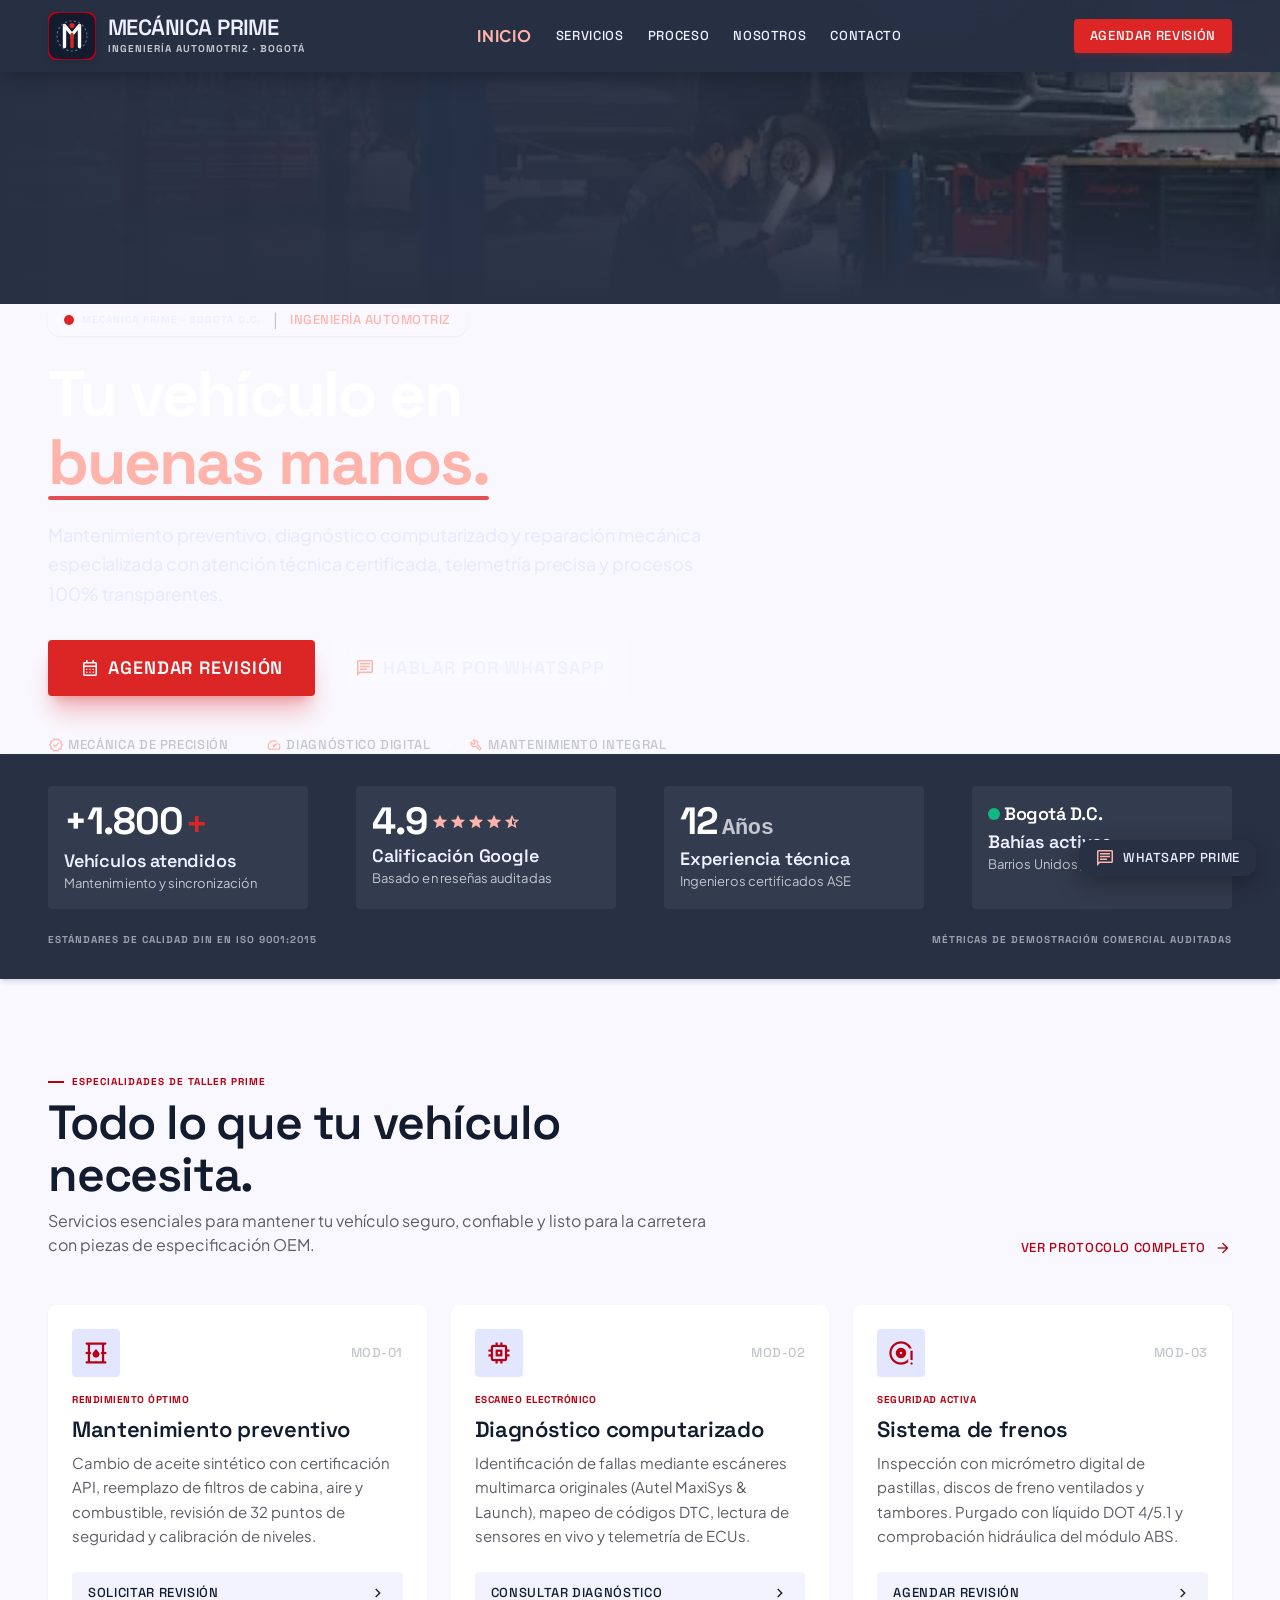
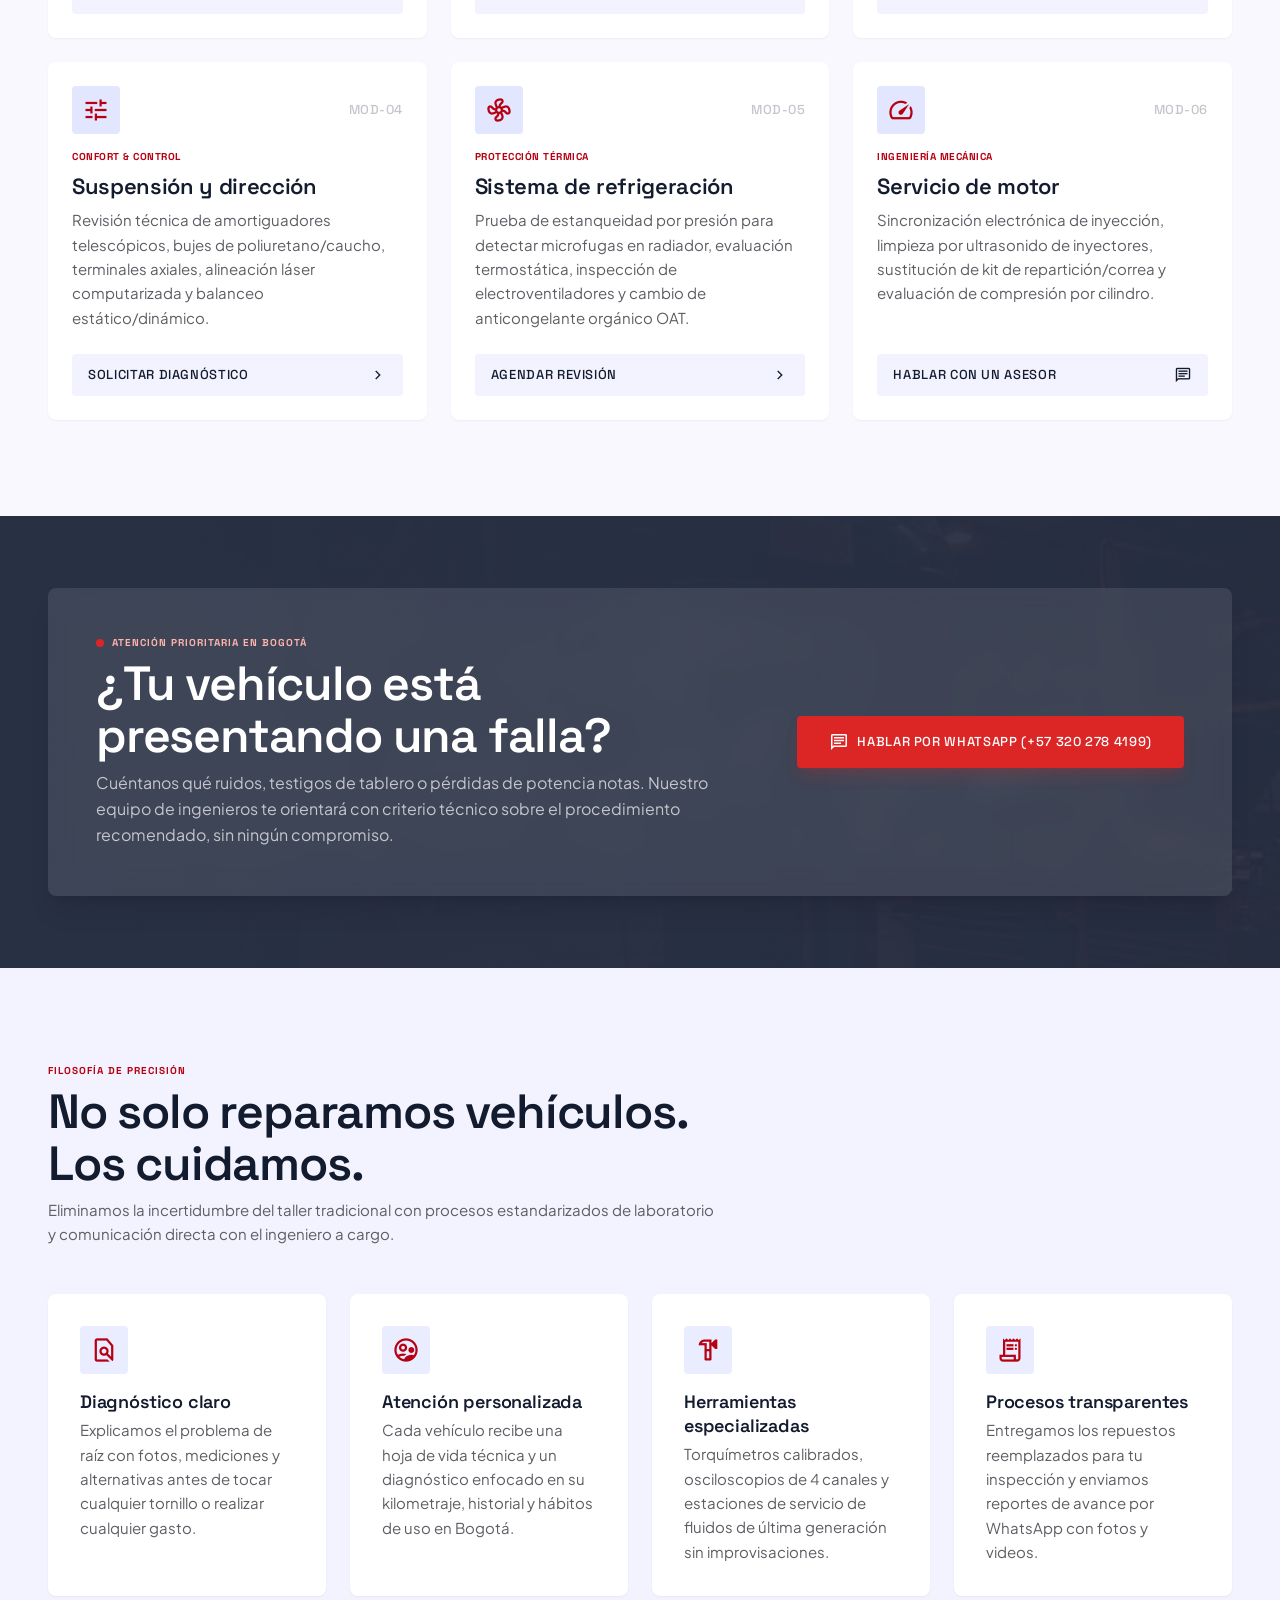
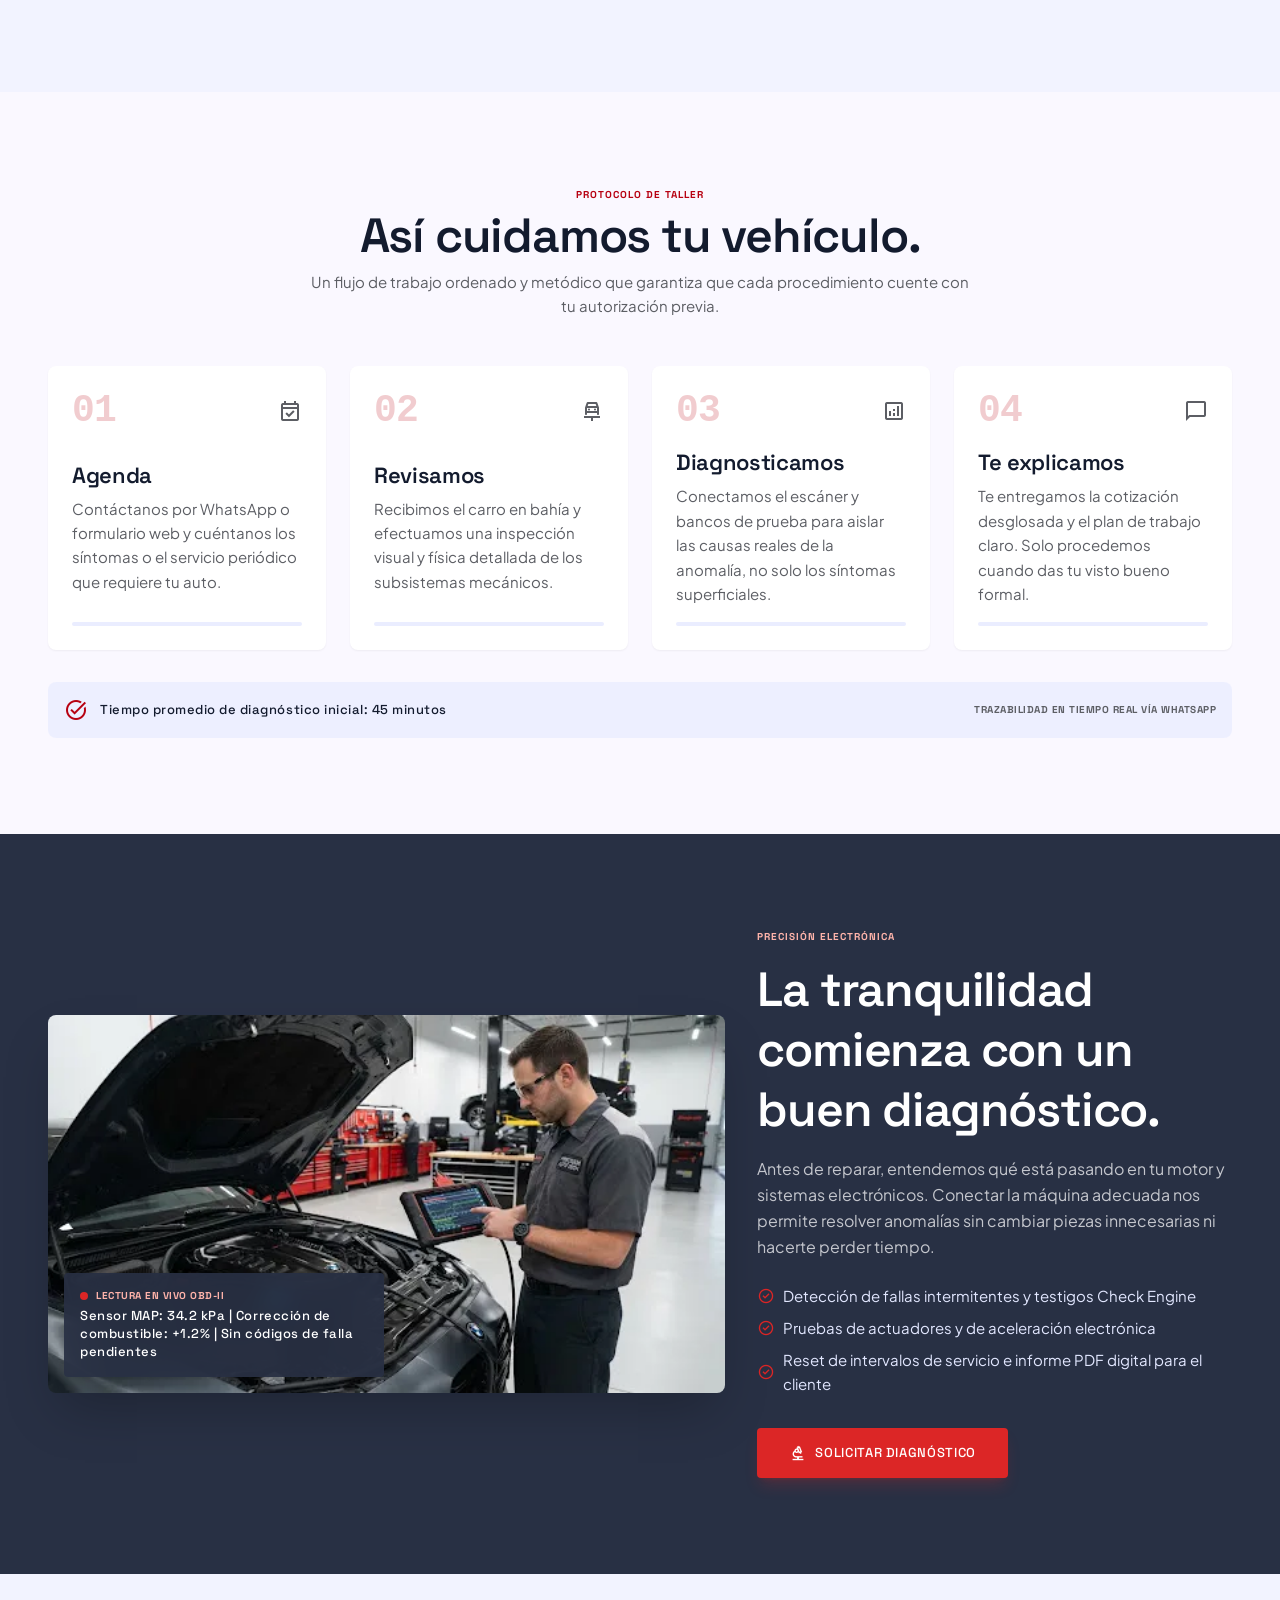
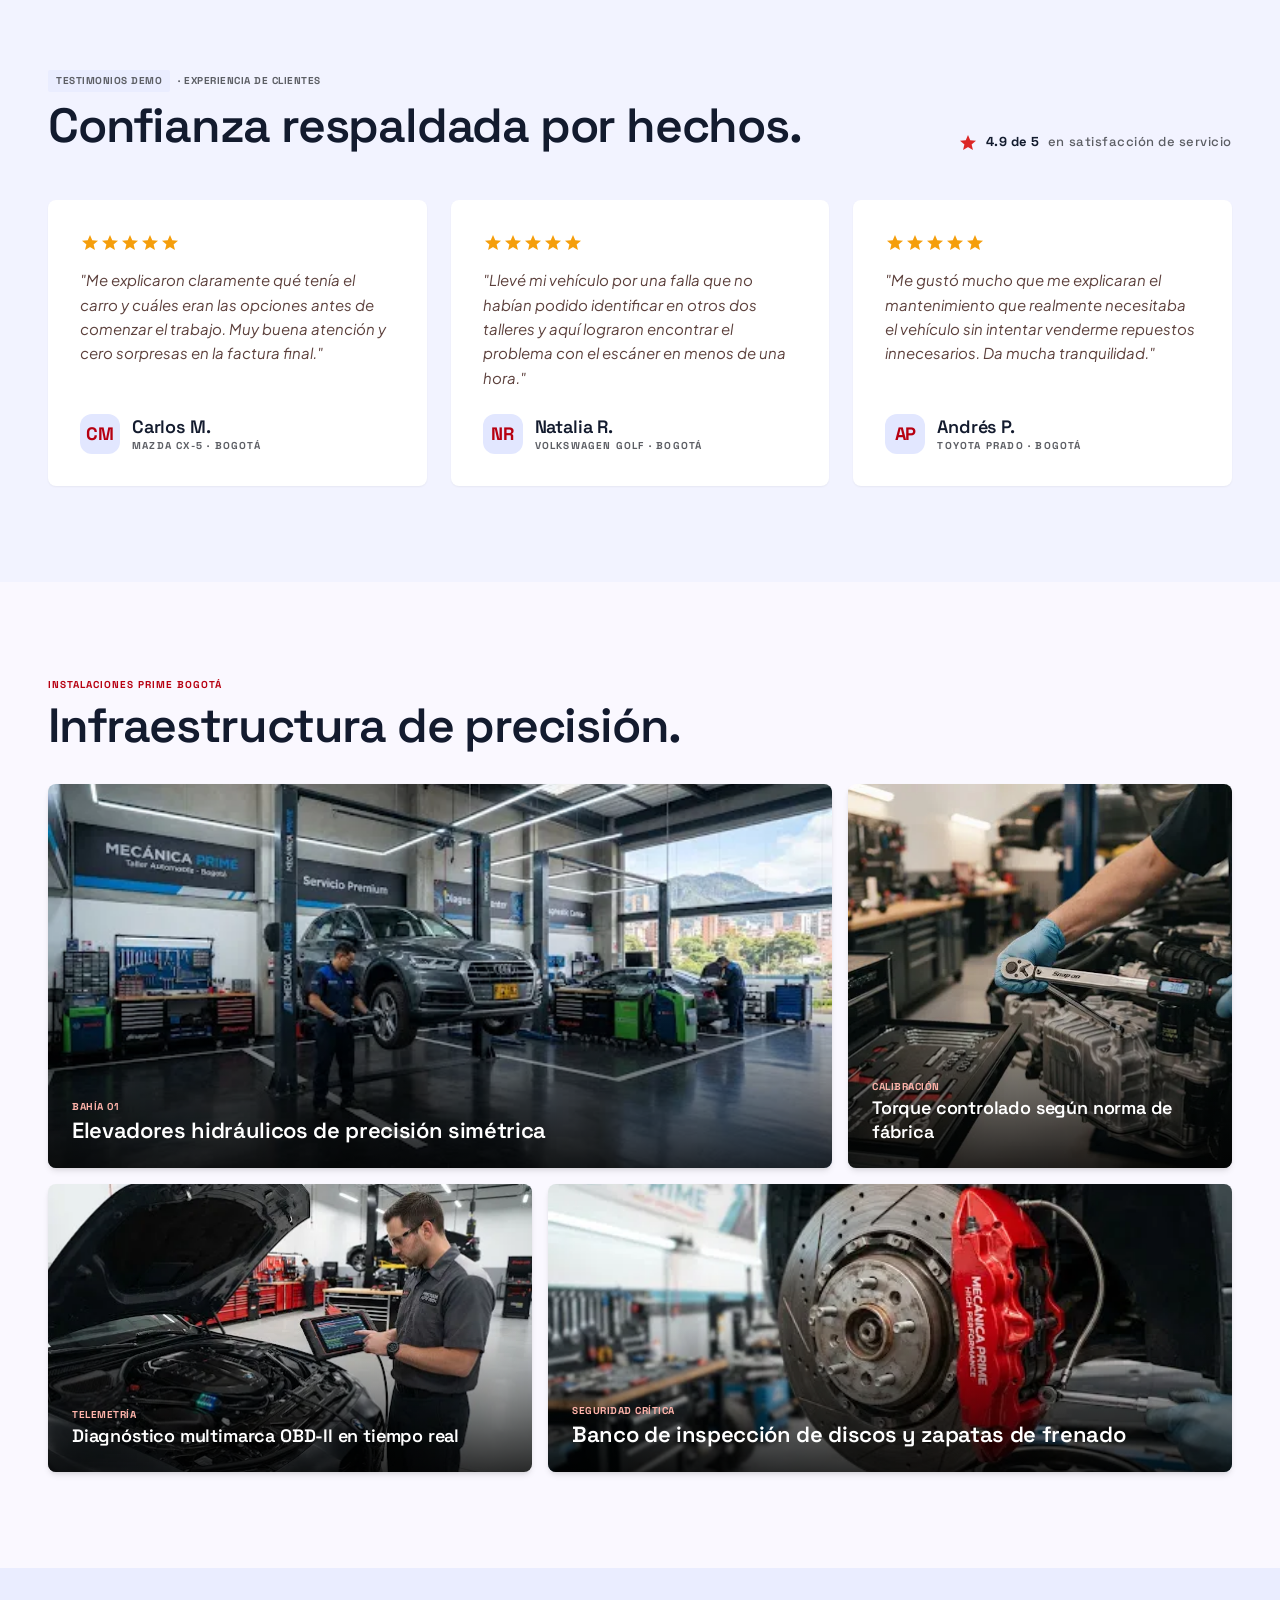
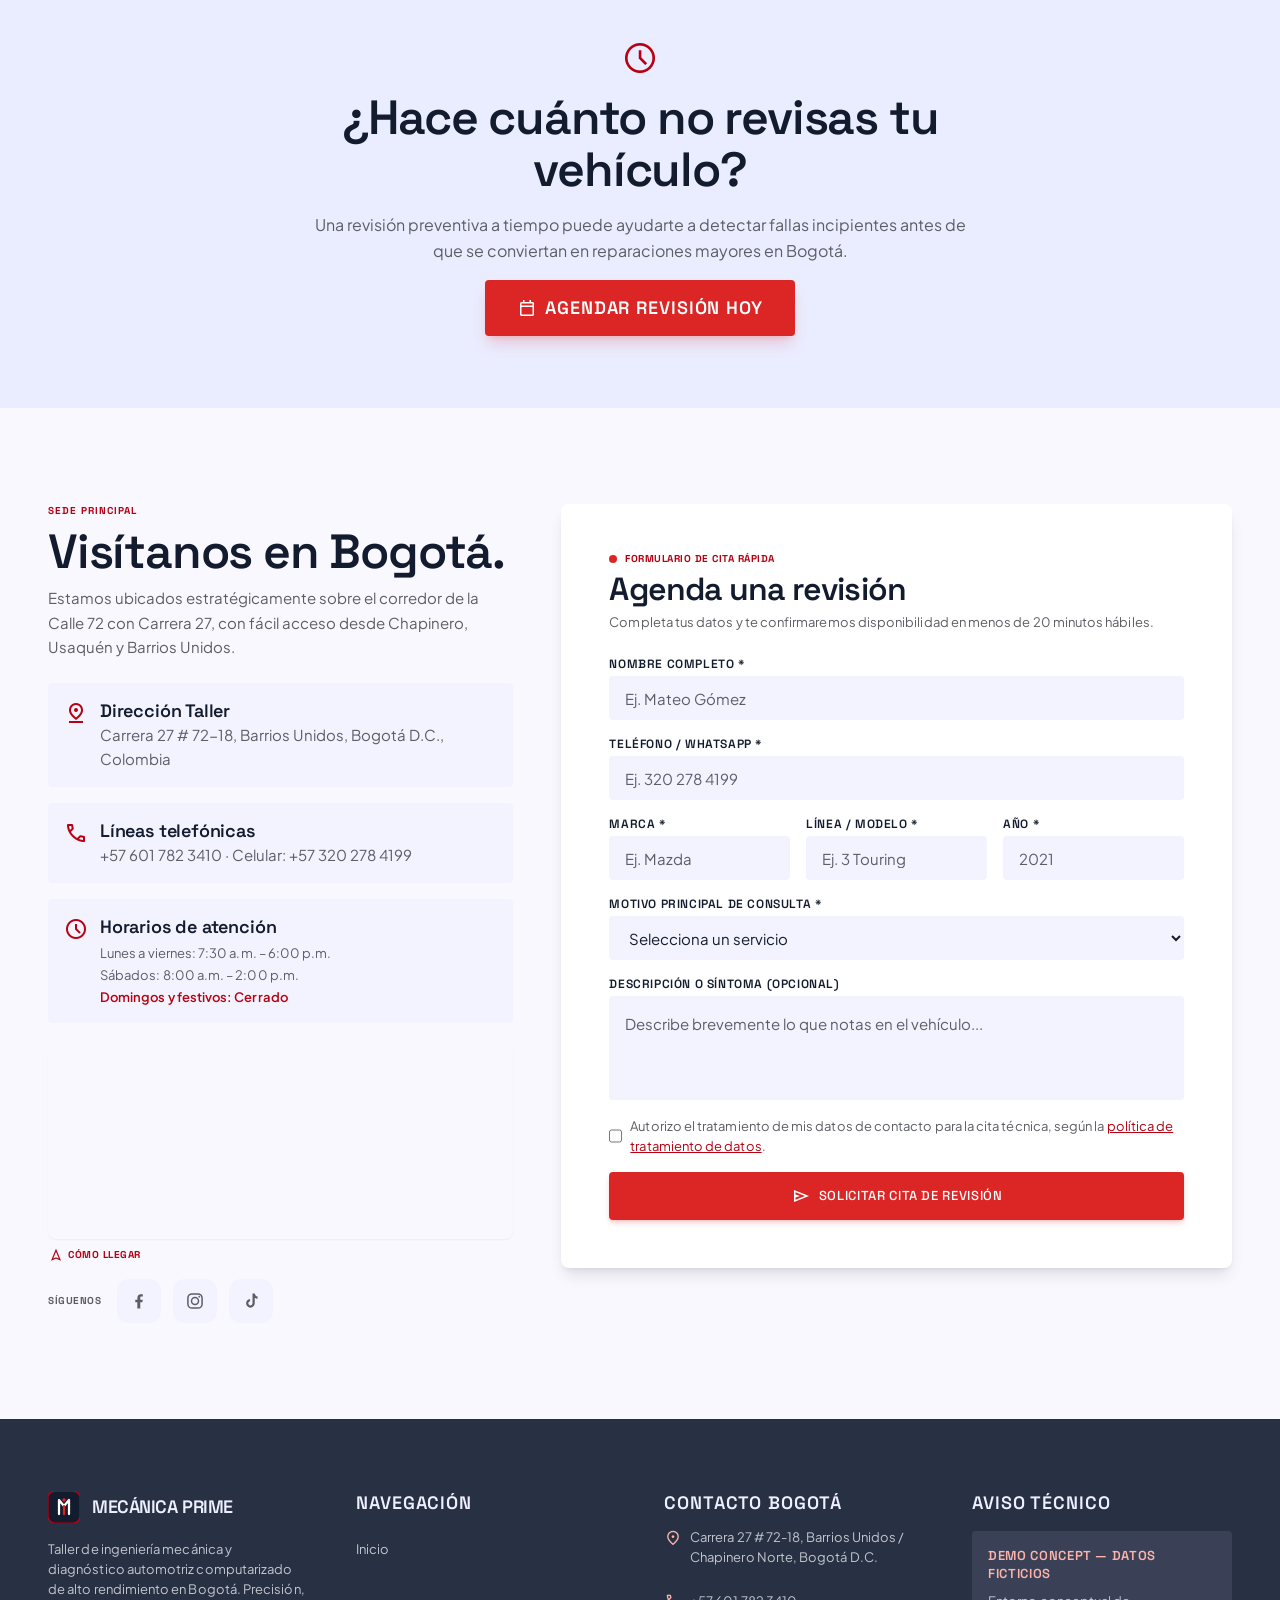
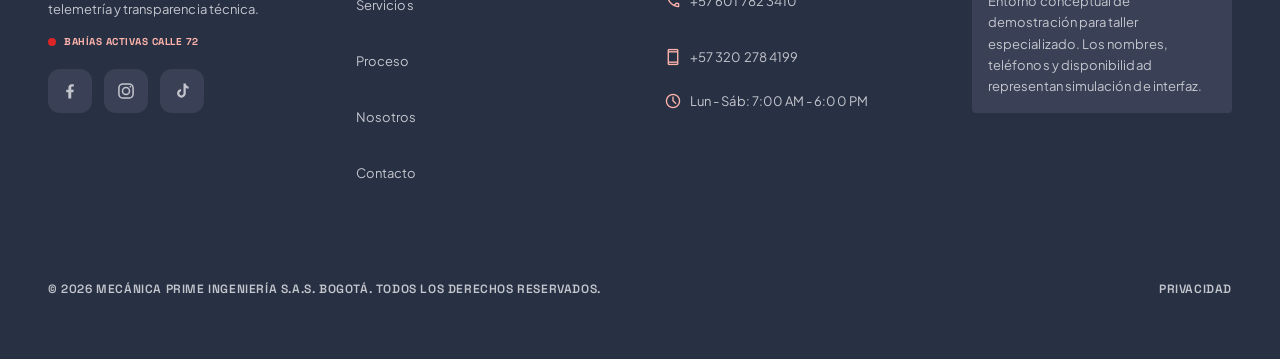
==== commit 2276b3b6: "Usar video como fondo animado del hero Reemplaza la imagen estatica del hero por el video Hero One (" ====
--- a/index.html
+++ b/index.html
@@ -66,7 +66,7 @@
 <!-- ================================================================= -->
 <section class="relative w-full -mt-20 pt-32 pb-24 lg:pt-40 lg:pb-36 overflow-hidden bg-inverse-surface text-inverse-on-surface" id="inicio">
 <!-- Cinematic Background Image with Gradient Scrim -->
-<div class="absolute inset-0 z-0 bg-cover bg-center" data-alt="Cinematic high-end automotive workshop in Bogota with a sleek grey SUV lifted on a blue hydraulic hoist, master mechanic in dark grey overalls inspecting the disc brake assembly with an inspection lamp, immaculate epoxy floor reflecting soft studio lights and professional tool chests in the background" style="background-image: url(&quot;assets/img/hero-taller.webp&quot;);">
+<video class="absolute inset-0 z-0 w-full h-full object-cover" autoplay muted loop playsinline preload="metadata" poster="assets/img/hero-taller.webp" aria-hidden="true"><source src="assets/video/hero.mp4" type="video/mp4"></video>
 <div class="absolute inset-0 bg-gradient-to-r from-inverse-surface via-inverse-surface/90 to-inverse-surface/40"></div>
 <div class="absolute inset-0 bg-gradient-to-t from-inverse-surface via-transparent to-inverse-surface/60"></div>
 </div>
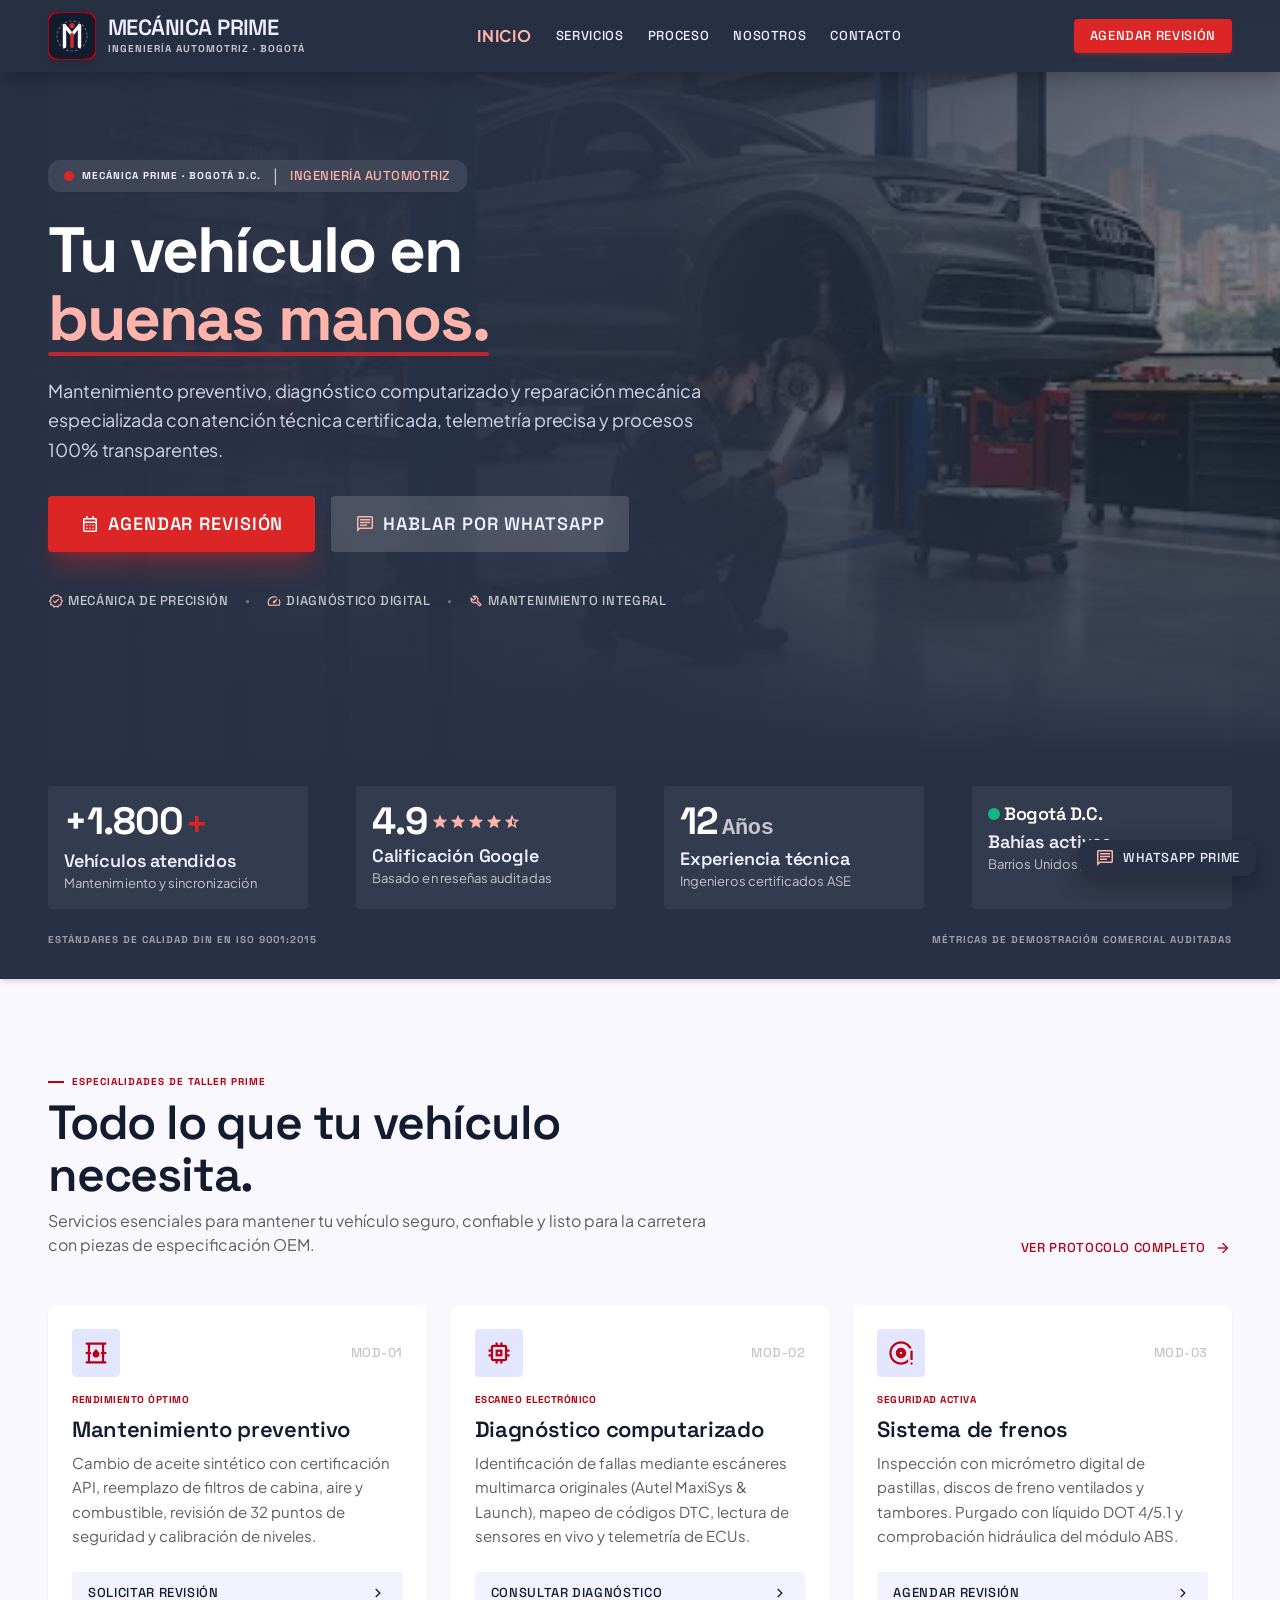
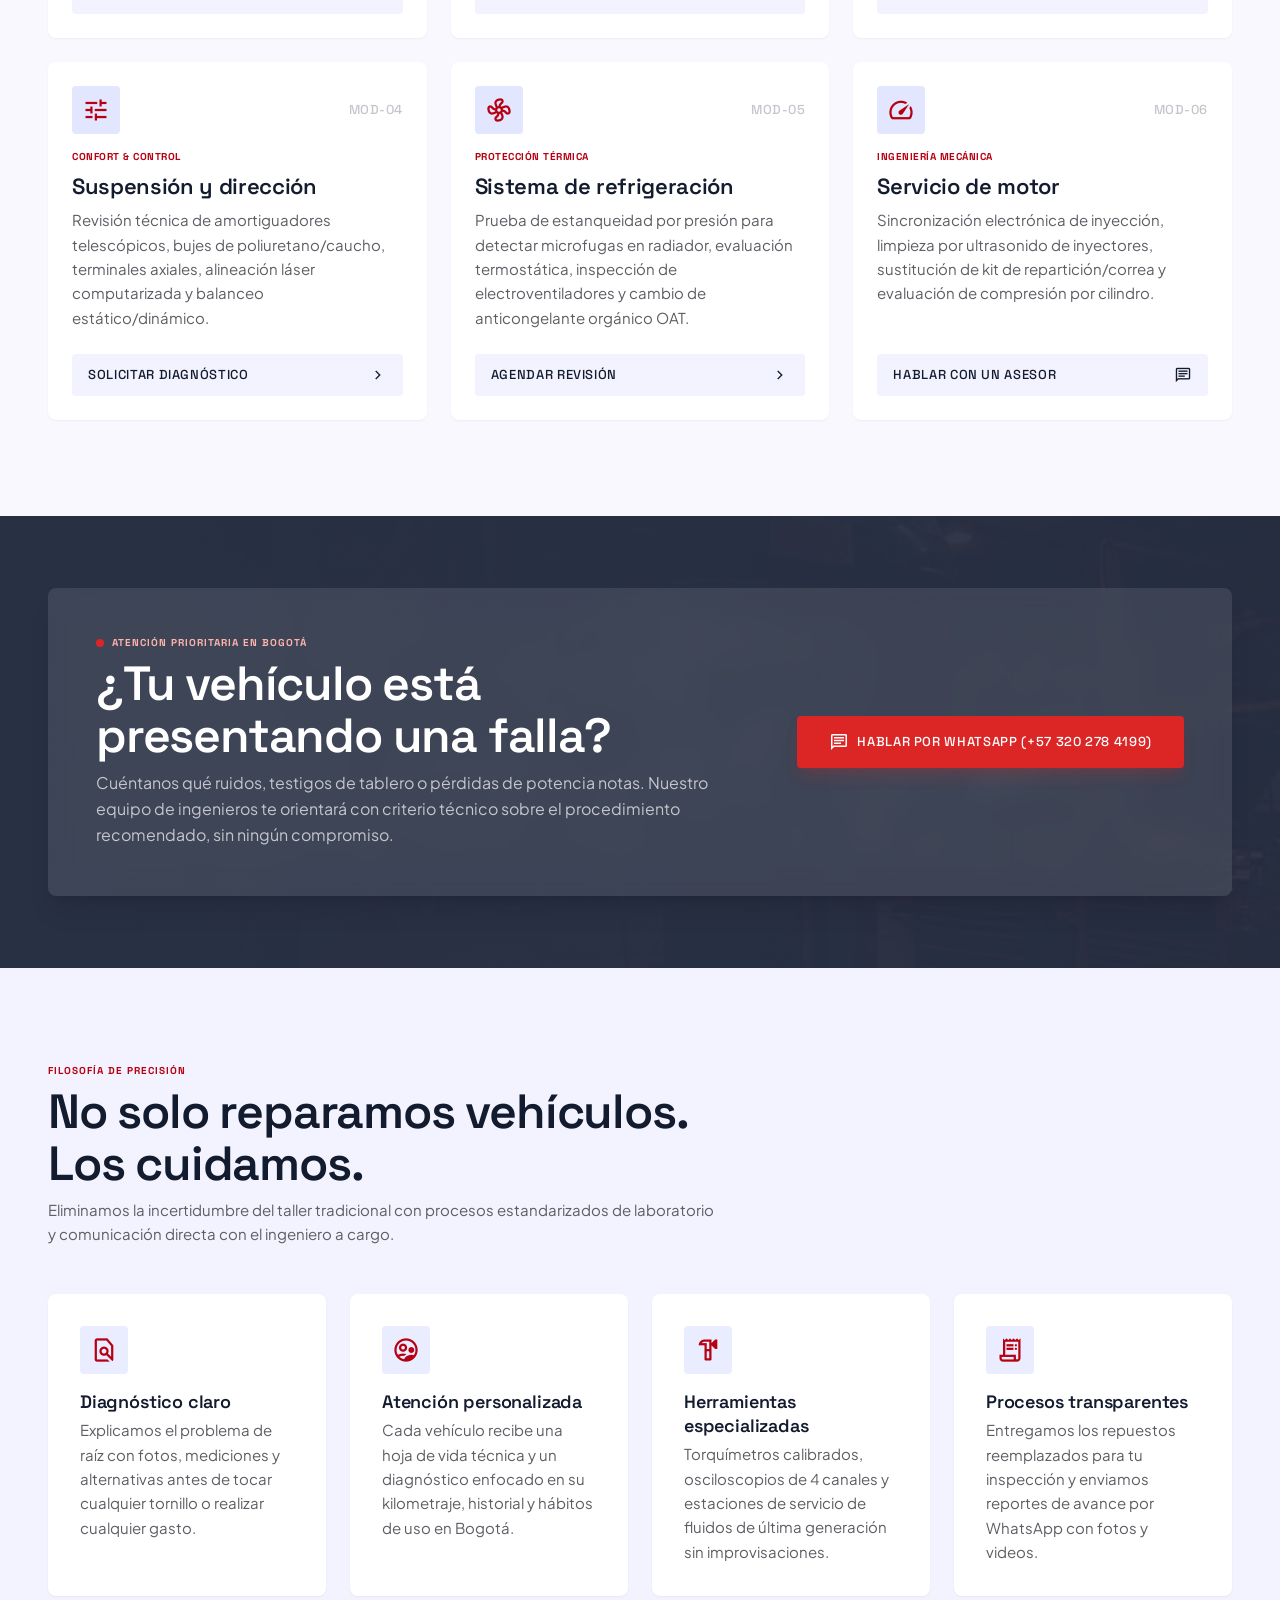
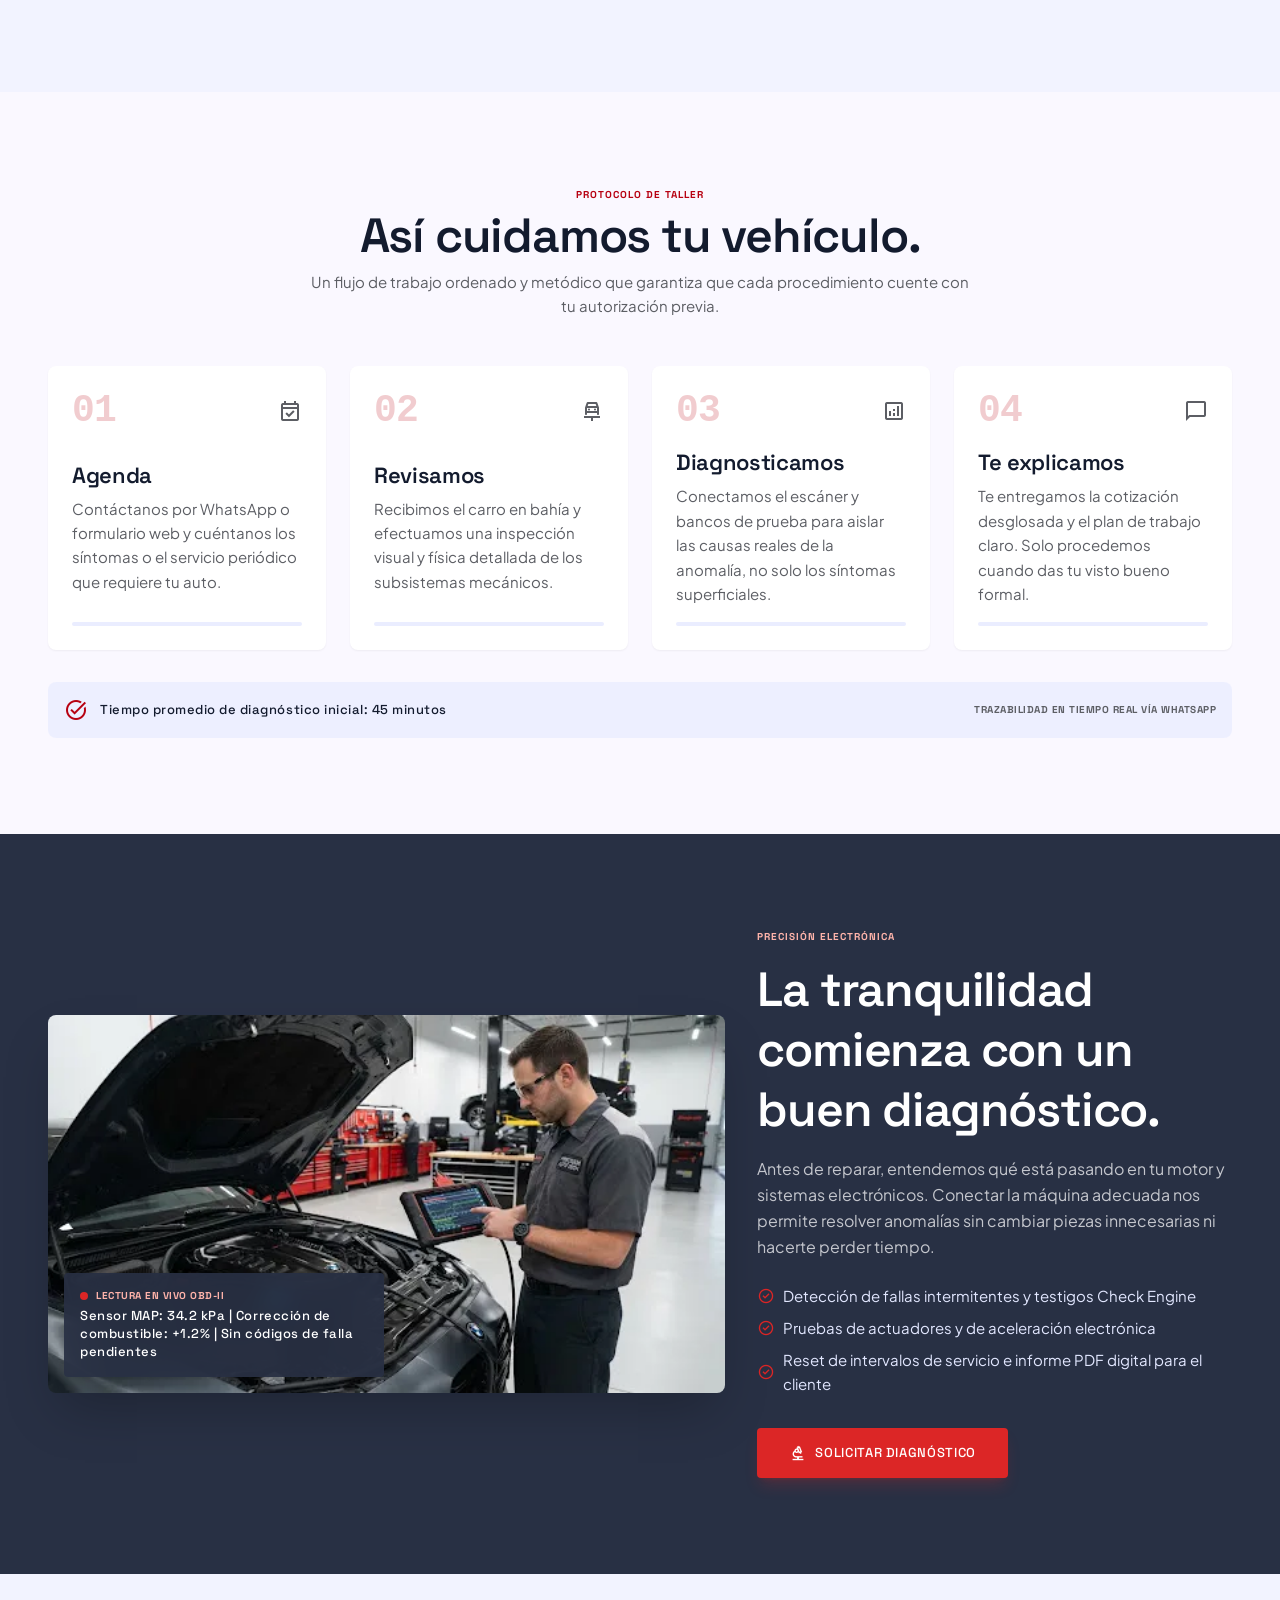
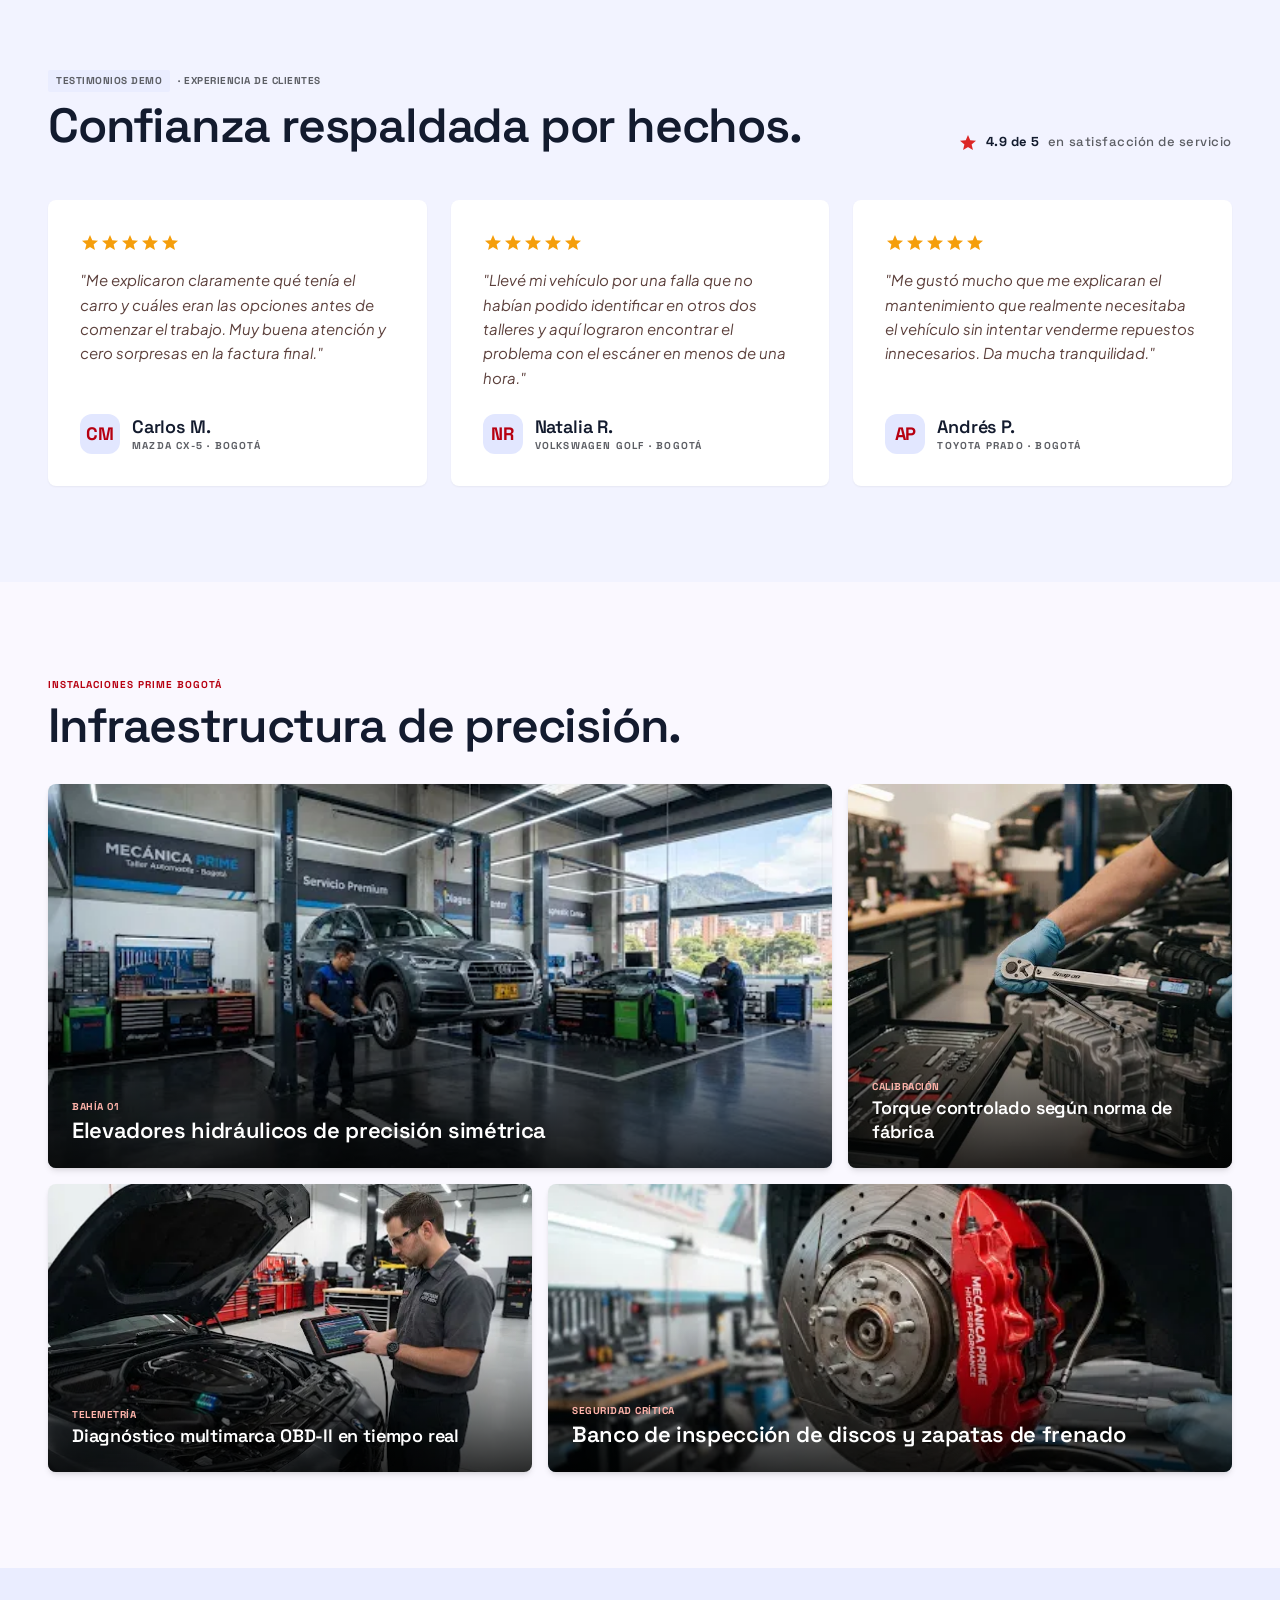
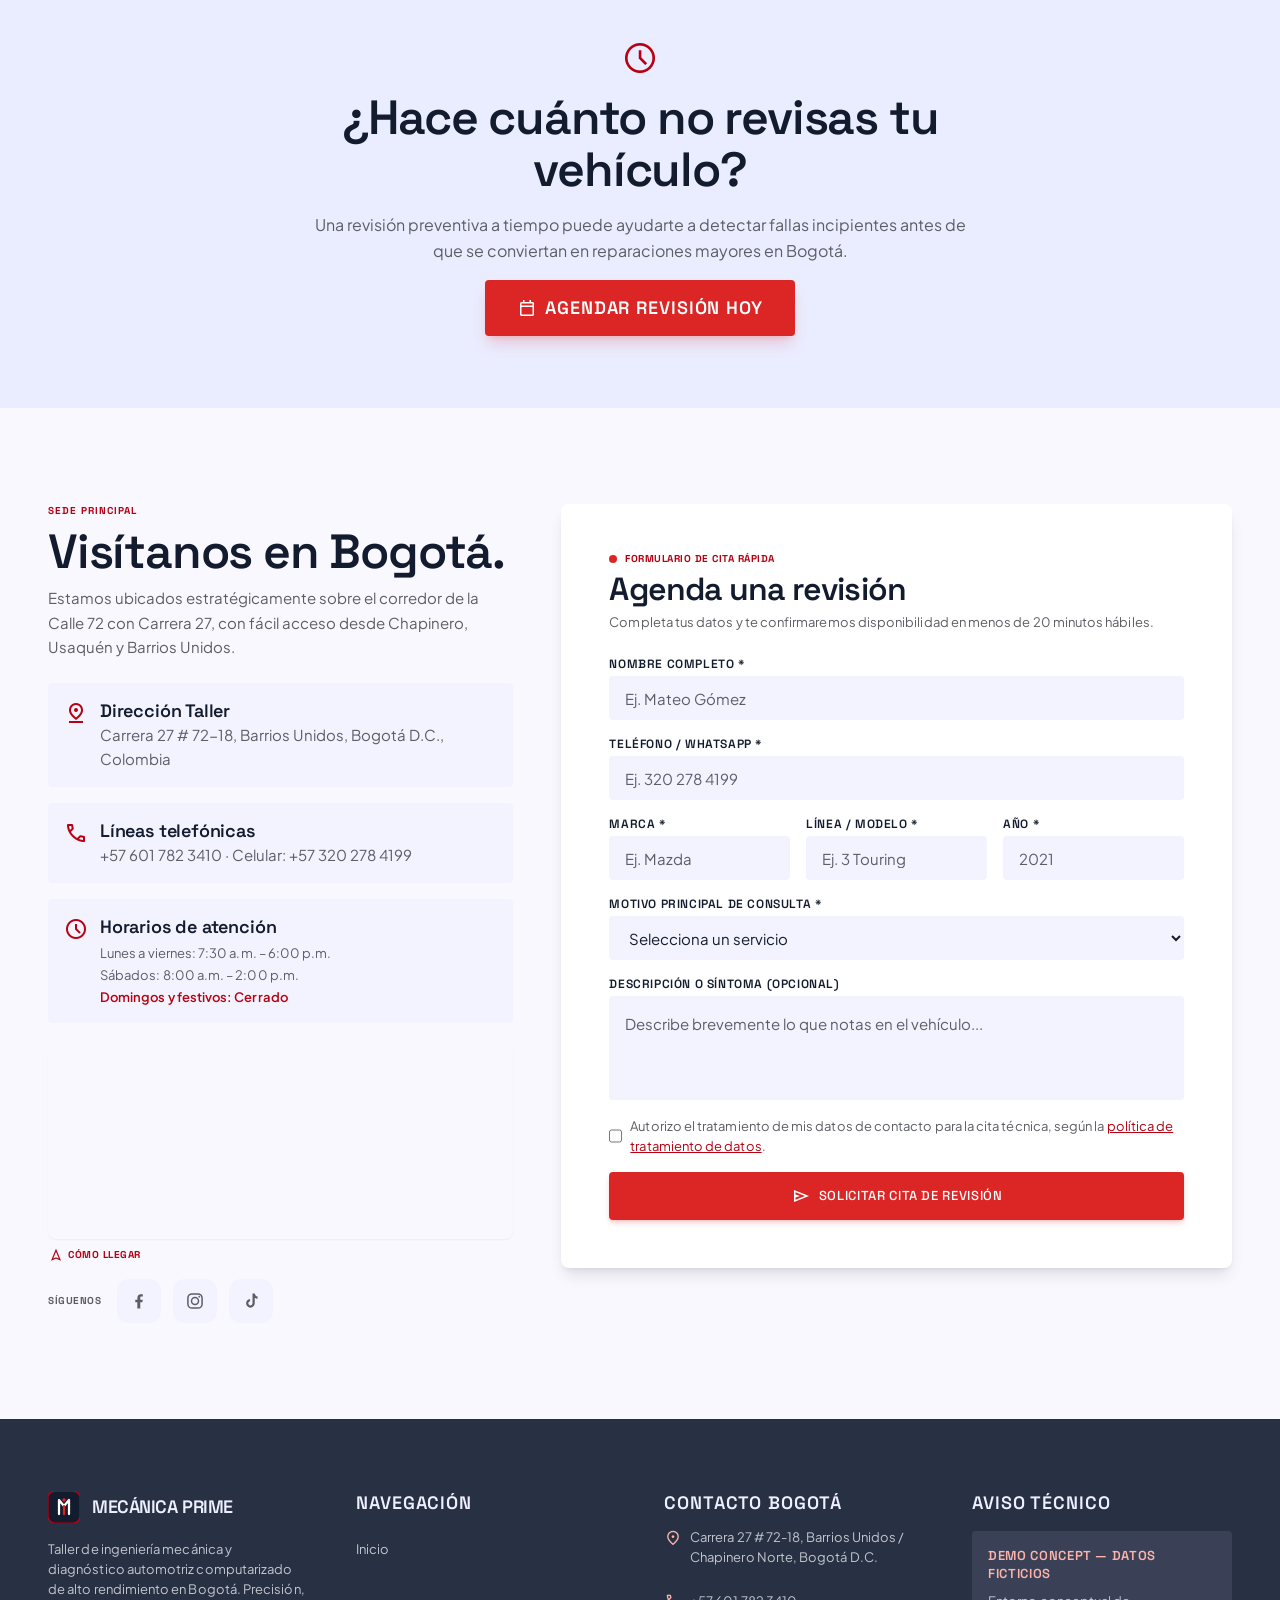
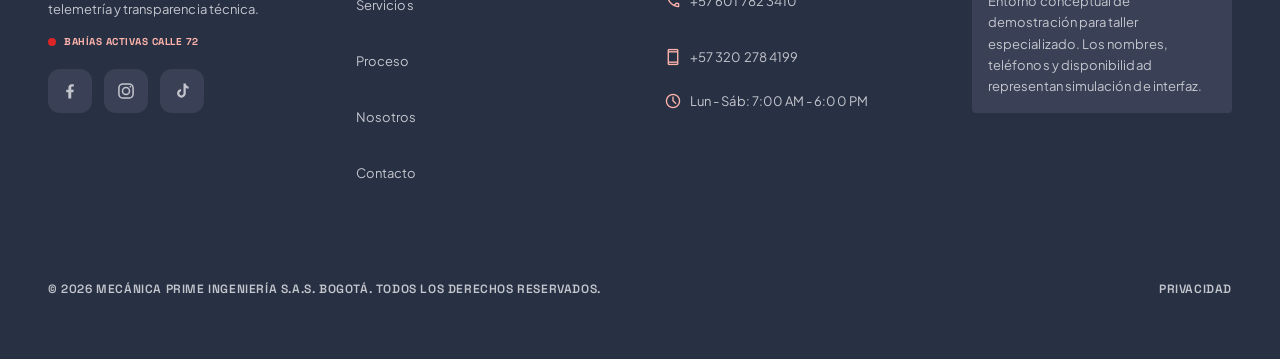
==== commit 2b507551: "Corregir cierre de div que recortaba el hero El contenedor del fondo se reemplazo por el video y que" ====
--- a/index.html
+++ b/index.html
@@ -69,7 +69,6 @@
 <video class="absolute inset-0 z-0 w-full h-full object-cover" autoplay muted loop playsinline preload="metadata" poster="assets/img/hero-taller.webp" aria-hidden="true"><source src="assets/video/hero.mp4" type="video/mp4"></video>
 <div class="absolute inset-0 bg-gradient-to-r from-inverse-surface via-inverse-surface/90 to-inverse-surface/40"></div>
 <div class="absolute inset-0 bg-gradient-to-t from-inverse-surface via-transparent to-inverse-surface/60"></div>
-</div>
 <!-- Architectural Grid Lines Overlay (Decorative) -->
 <div class="absolute inset-0 z-0 pointer-events-none opacity-10">
 <div class="max-w-[1280px] h-full mx-auto px-margin-mobile lg:px-margin-desktop grid grid-cols-4 lg:grid-cols-12 gap-gutter">
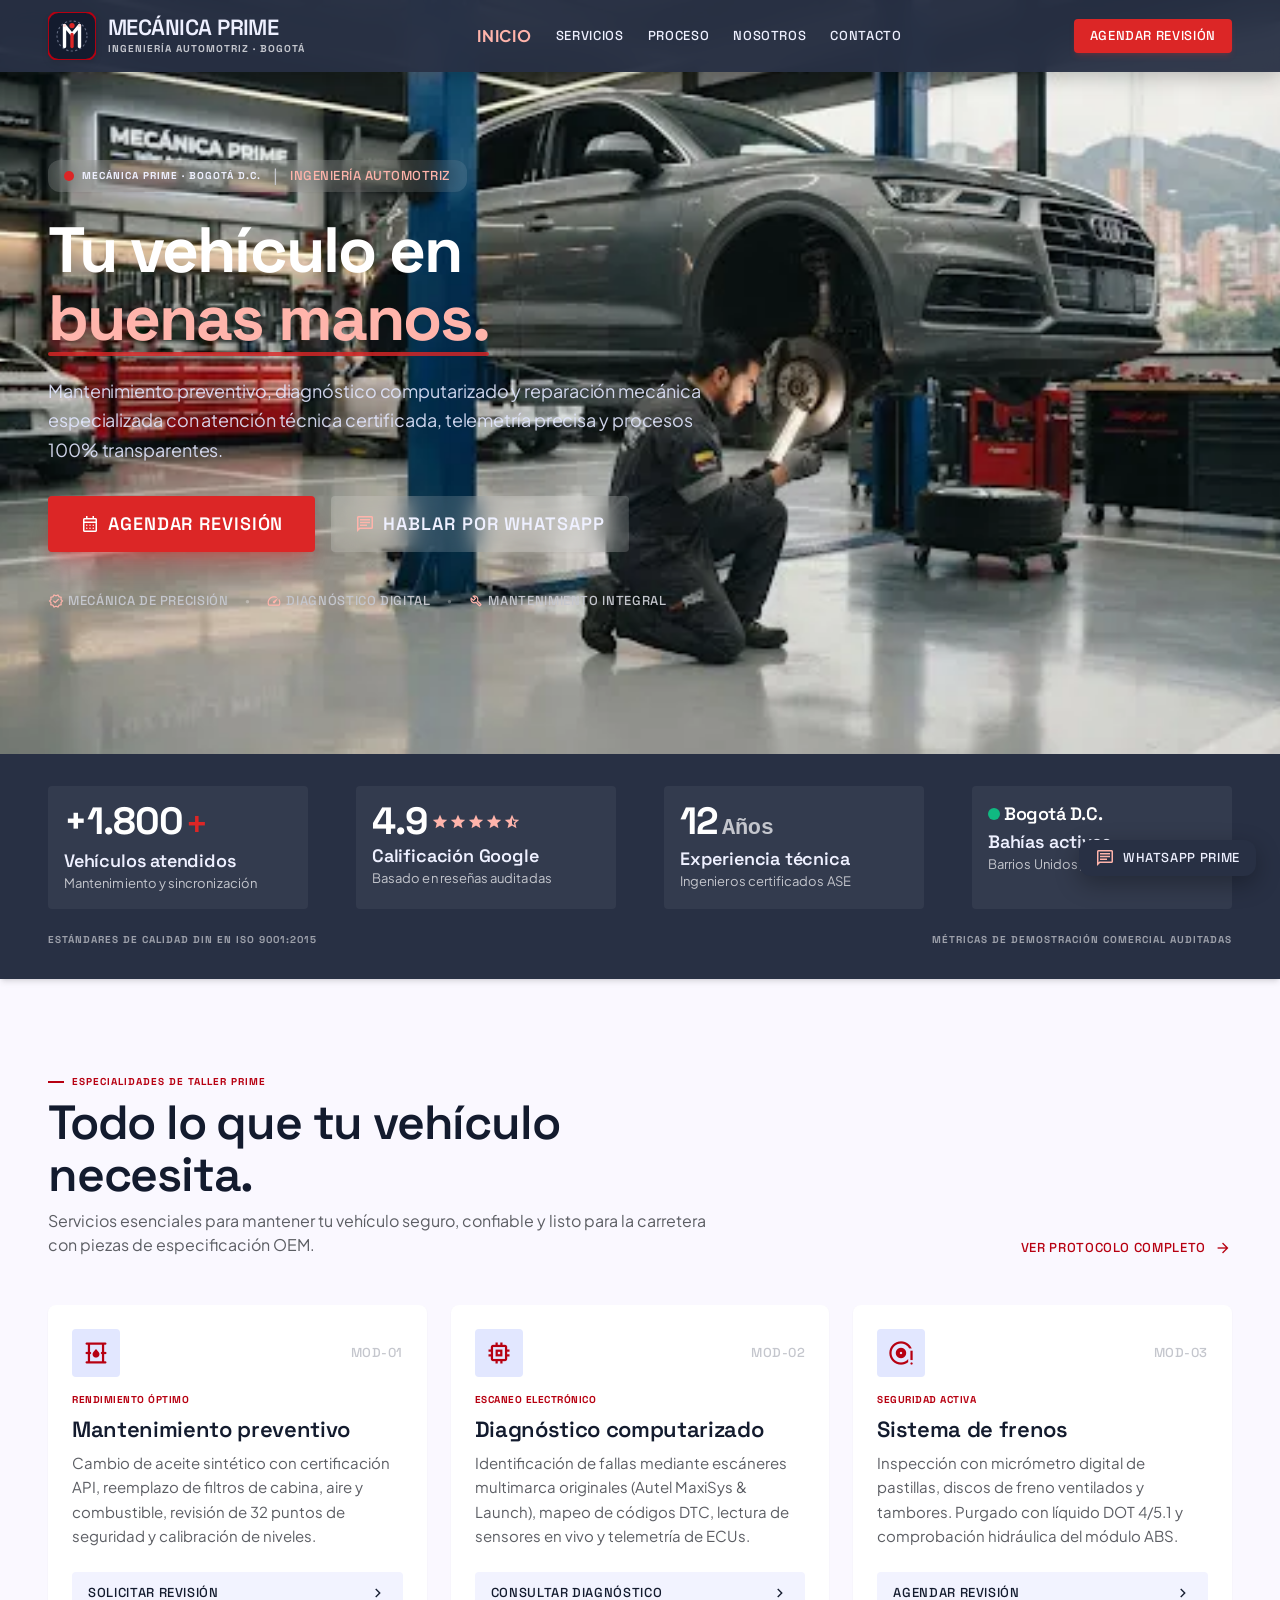
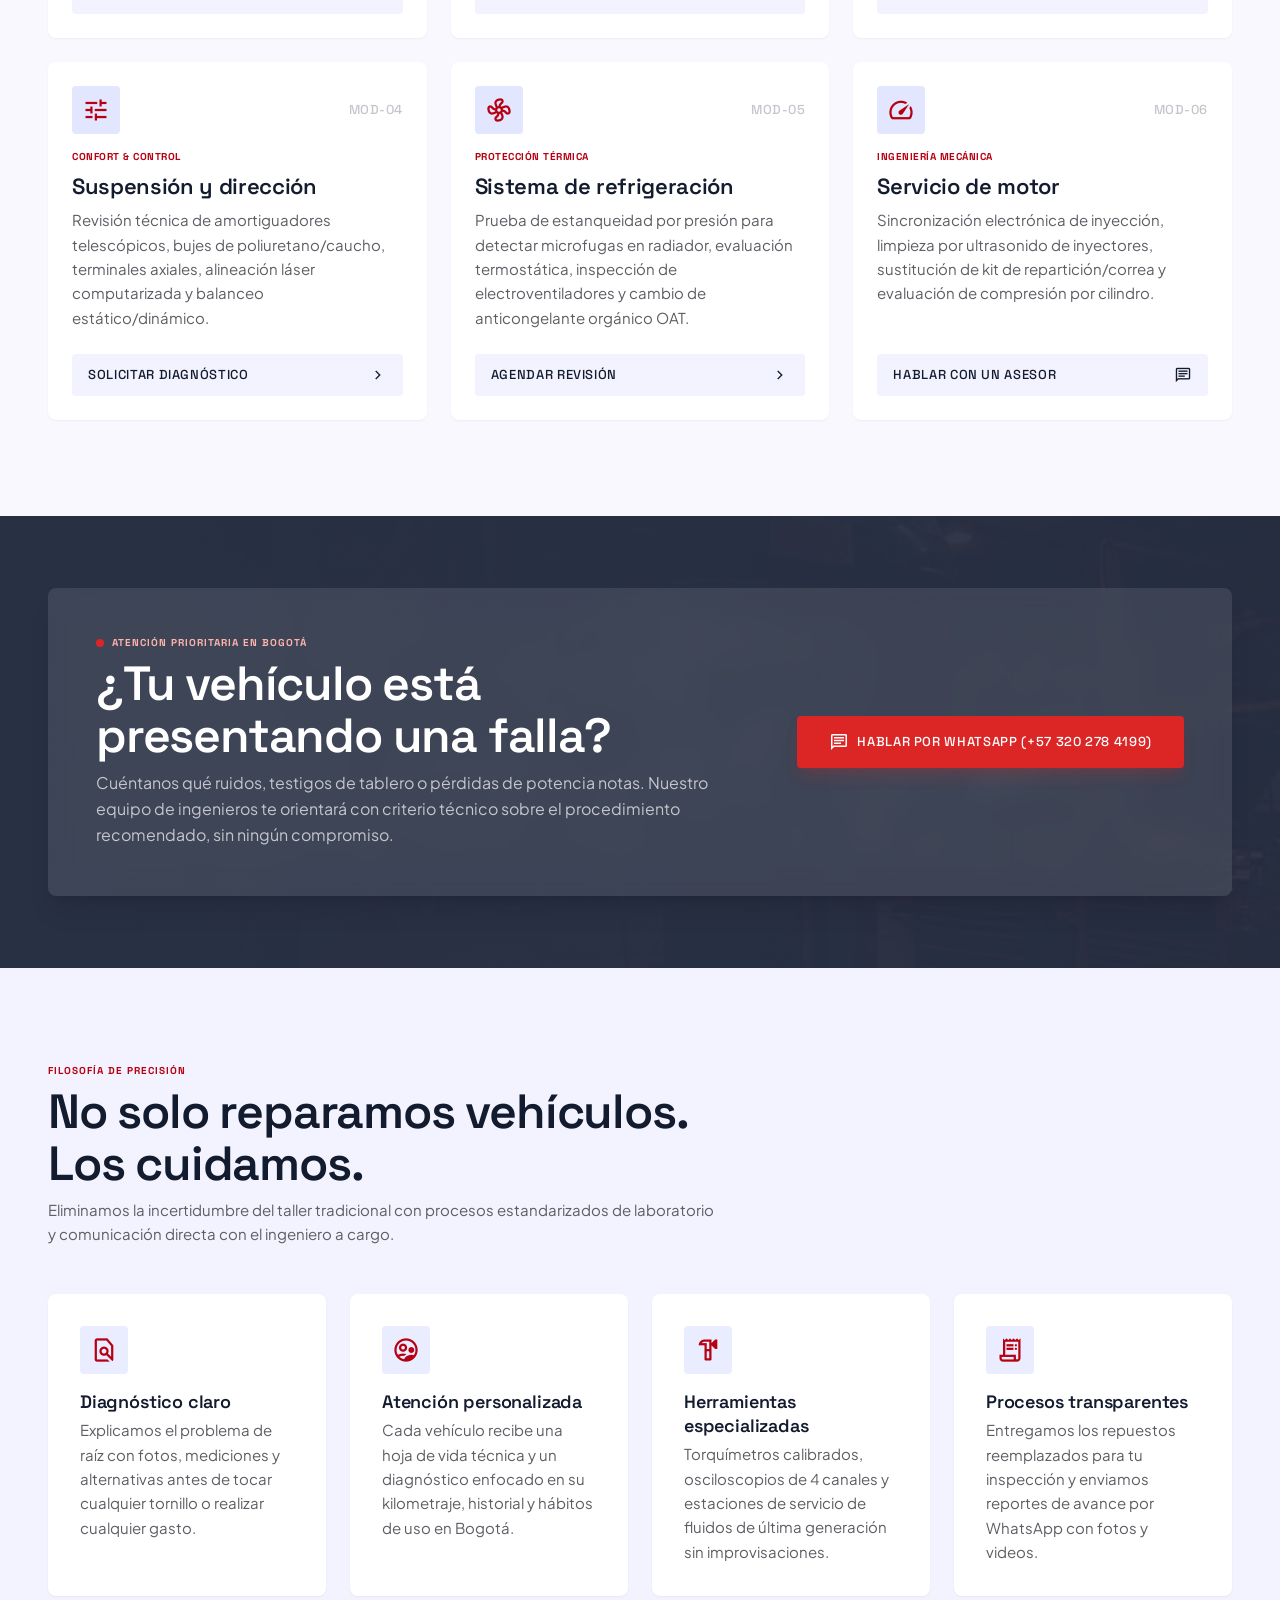
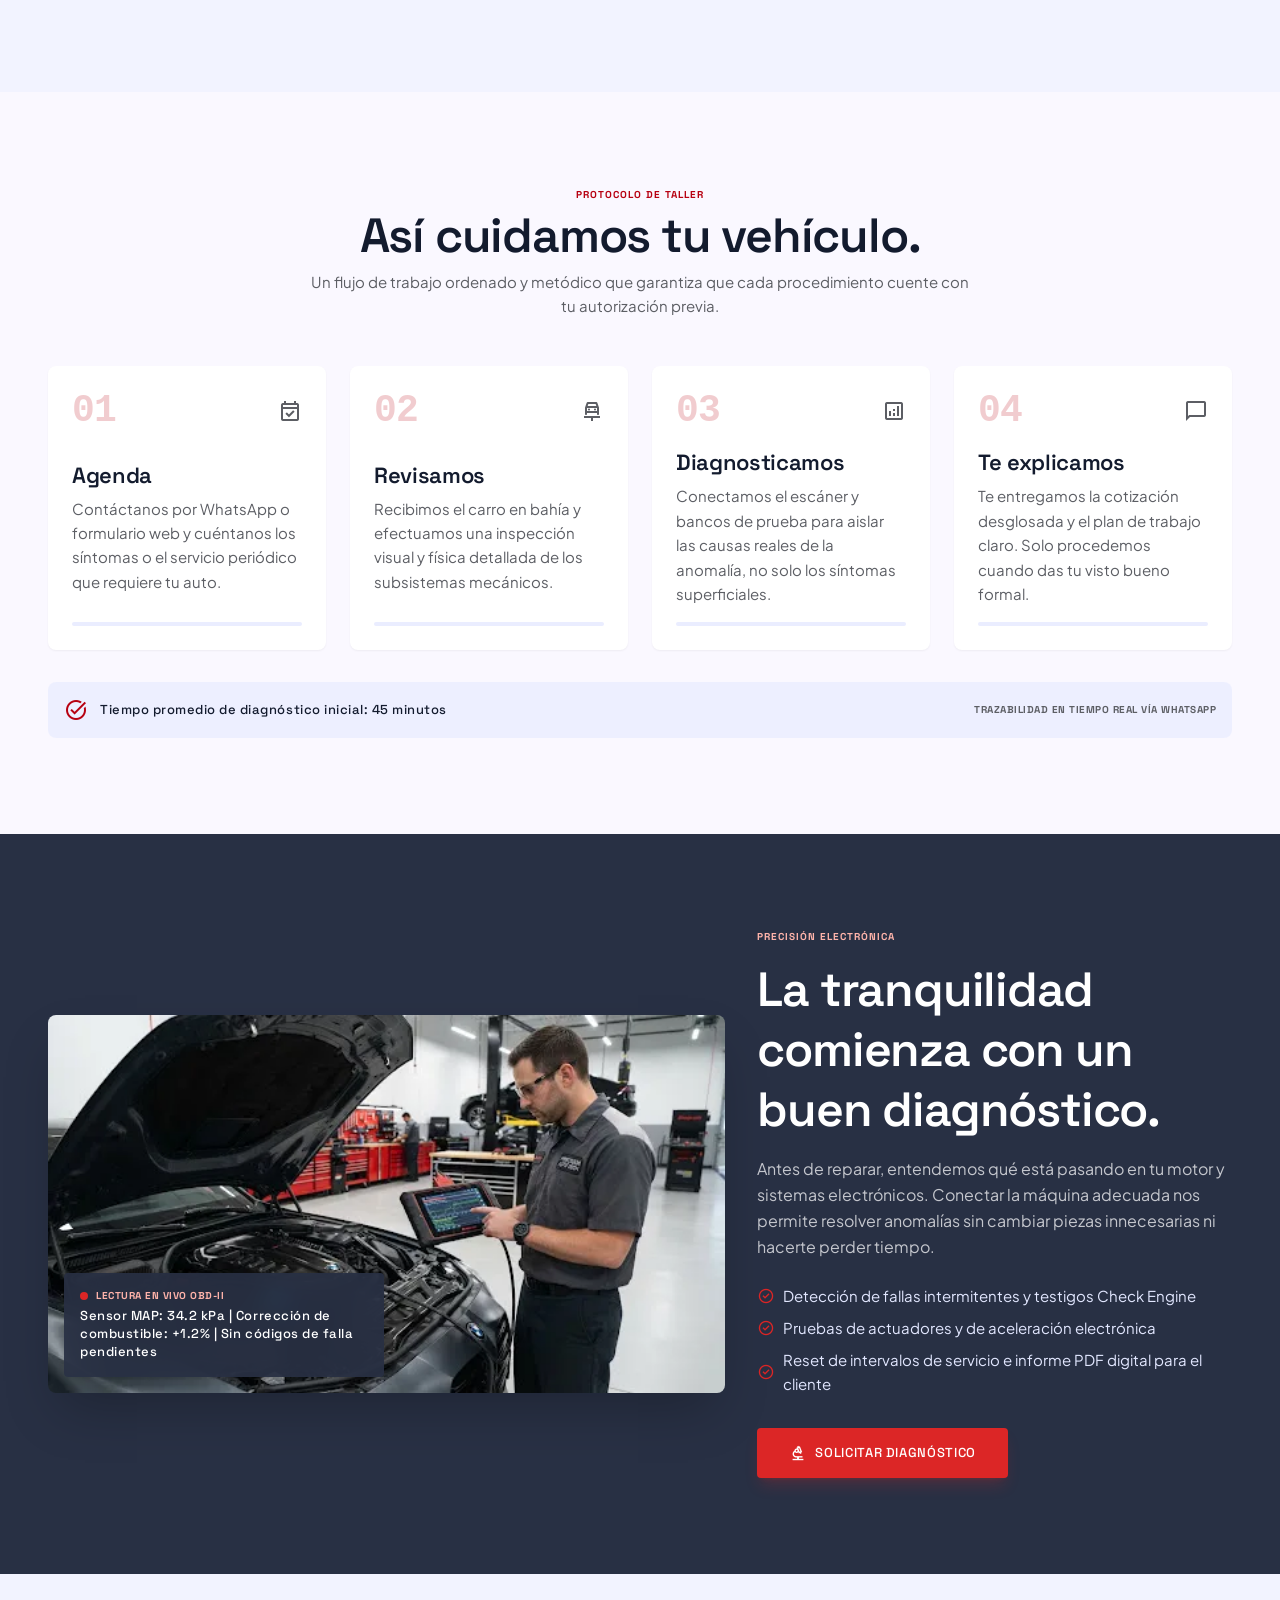
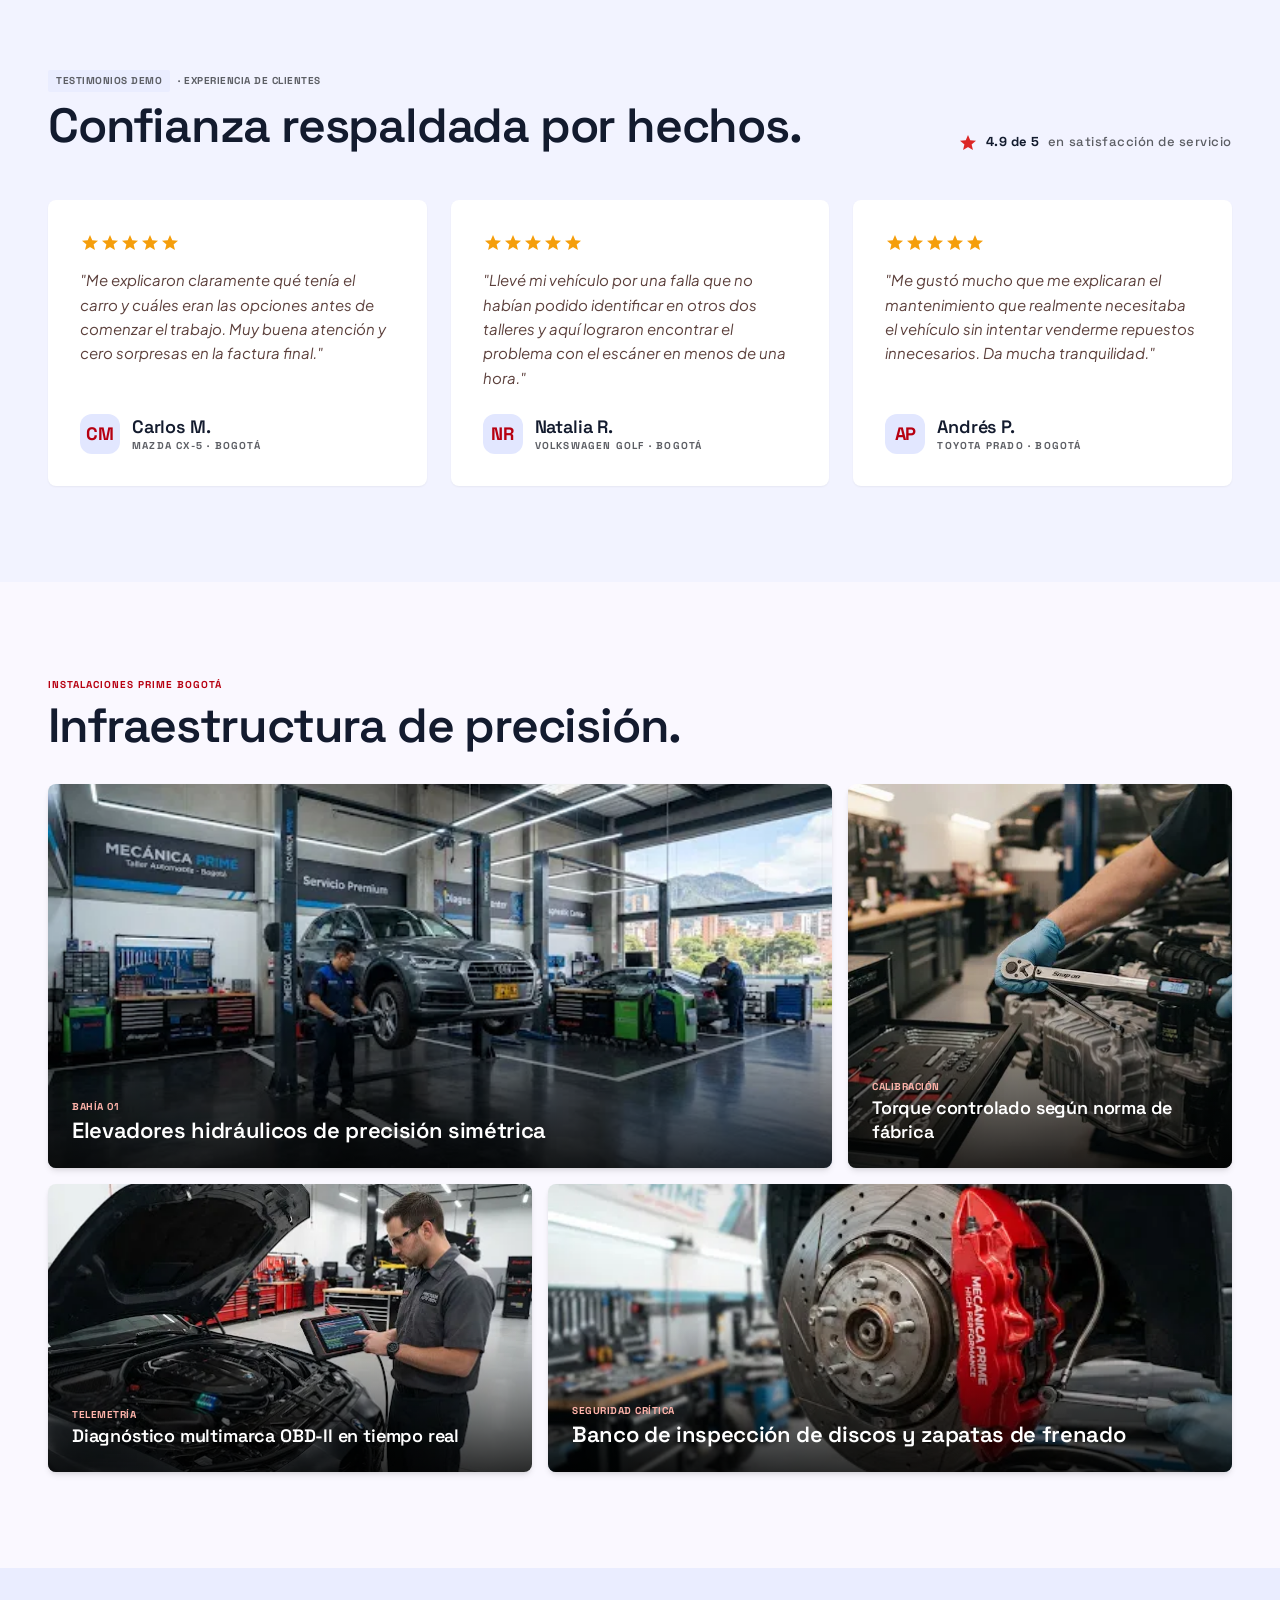
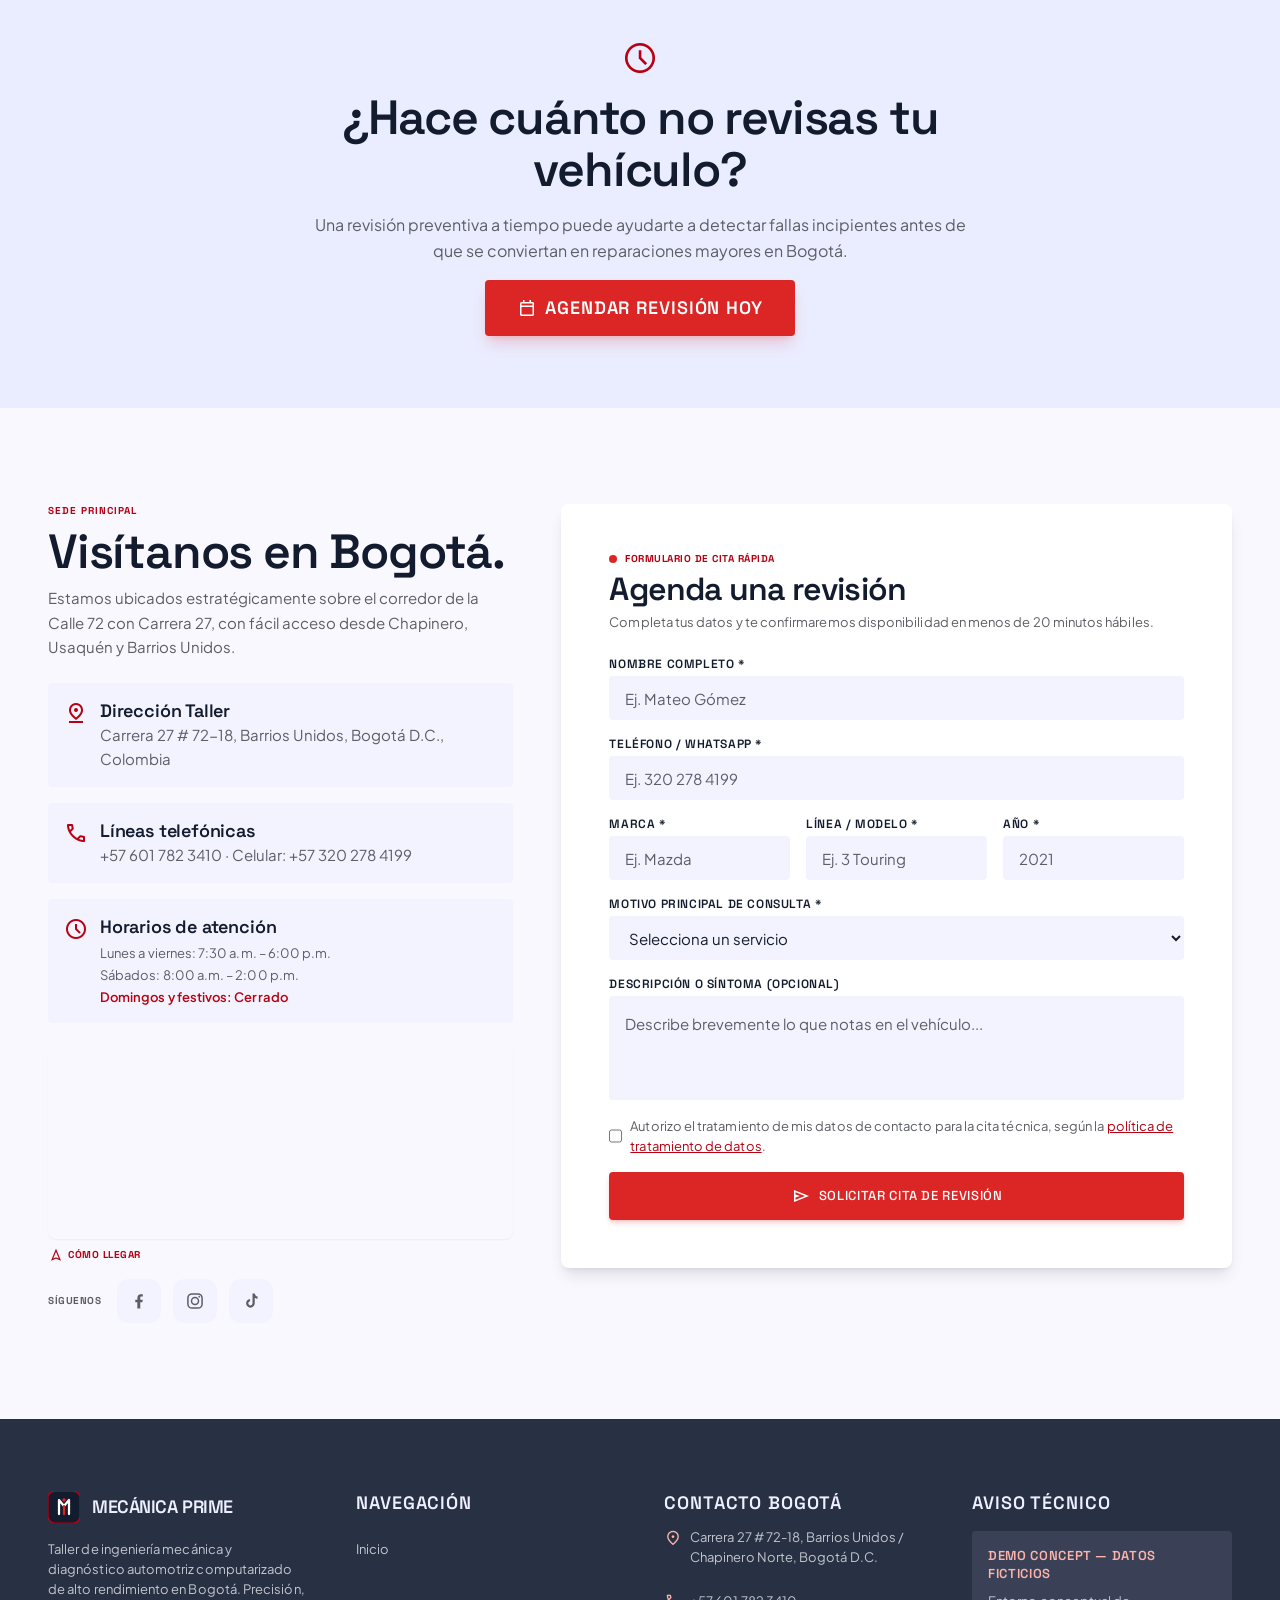
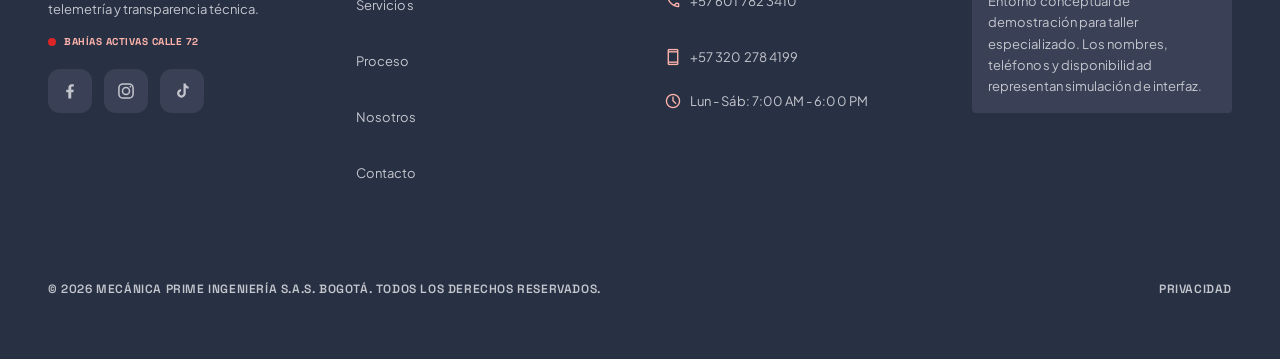
==== commit f35e17ca: "Aclarar degradados del hero para que el video se vea mas Co-Authored-By: Claude Haiku 5.5 <noreply@a" ====
--- a/index.html
+++ b/index.html
@@ -66,9 +66,18 @@
 <!-- ================================================================= -->
 <section class="relative w-full -mt-20 pt-32 pb-24 lg:pt-40 lg:pb-36 overflow-hidden bg-inverse-surface text-inverse-on-surface" id="inicio">
 <!-- Cinematic Background Image with Gradient Scrim -->
-<video class="absolute inset-0 z-0 w-full h-full object-cover" autoplay muted loop playsinline preload="metadata" poster="assets/img/hero-taller.webp" aria-hidden="true"><source src="assets/video/hero.mp4" type="video/mp4"></video>
-<div class="absolute inset-0 bg-gradient-to-r from-inverse-surface via-inverse-surface/90 to-inverse-surface/40"></div>
-<div class="absolute inset-0 bg-gradient-to-t from-inverse-surface via-transparent to-inverse-surface/60"></div>
+<video id="hero-video" class="absolute inset-0 z-0 w-full h-full object-cover" autoplay muted loop playsinline preload="metadata" poster="assets/img/hero-taller.webp" aria-hidden="true"><source src="assets/video/hero-leon.mp4" type="video/mp4"></video>
+<script>
+(function () {
+  var v = document.getElementById('hero-video');
+  function keepPlaying() { v.play().catch(function () {}); }
+  v.addEventListener('ended', function () { v.currentTime = 0; keepPlaying(); });
+  v.addEventListener('pause', function () { if (!document.hidden) keepPlaying(); });
+  document.addEventListener('visibilitychange', function () { if (!document.hidden) keepPlaying(); });
+})();
+</script>
+<div class="absolute inset-0 bg-gradient-to-r from-inverse-surface/90 via-inverse-surface/50 to-transparent"></div>
+<div class="absolute inset-0 bg-gradient-to-t from-inverse-surface/80 via-transparent to-transparent"></div>
 <!-- Architectural Grid Lines Overlay (Decorative) -->
 <div class="absolute inset-0 z-0 pointer-events-none opacity-10">
 <div class="max-w-[1280px] h-full mx-auto px-margin-mobile lg:px-margin-desktop grid grid-cols-4 lg:grid-cols-12 gap-gutter">
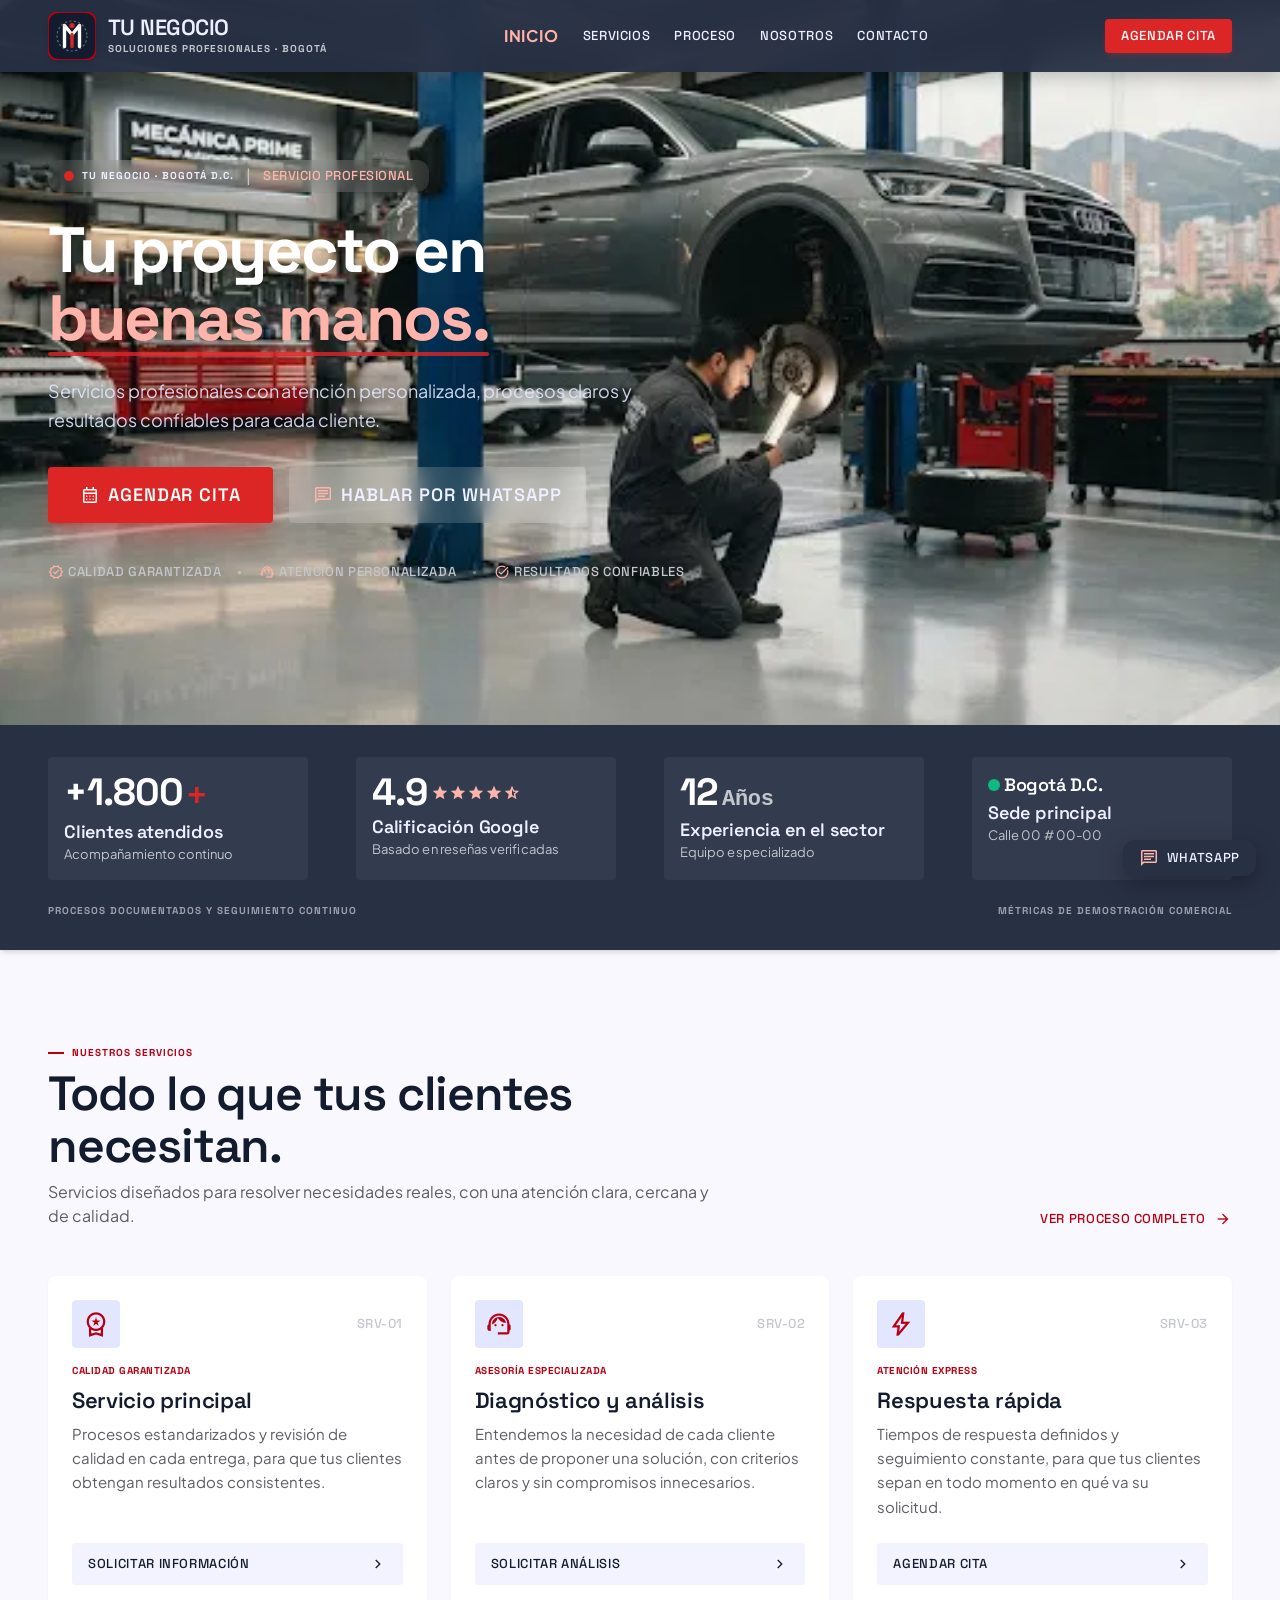
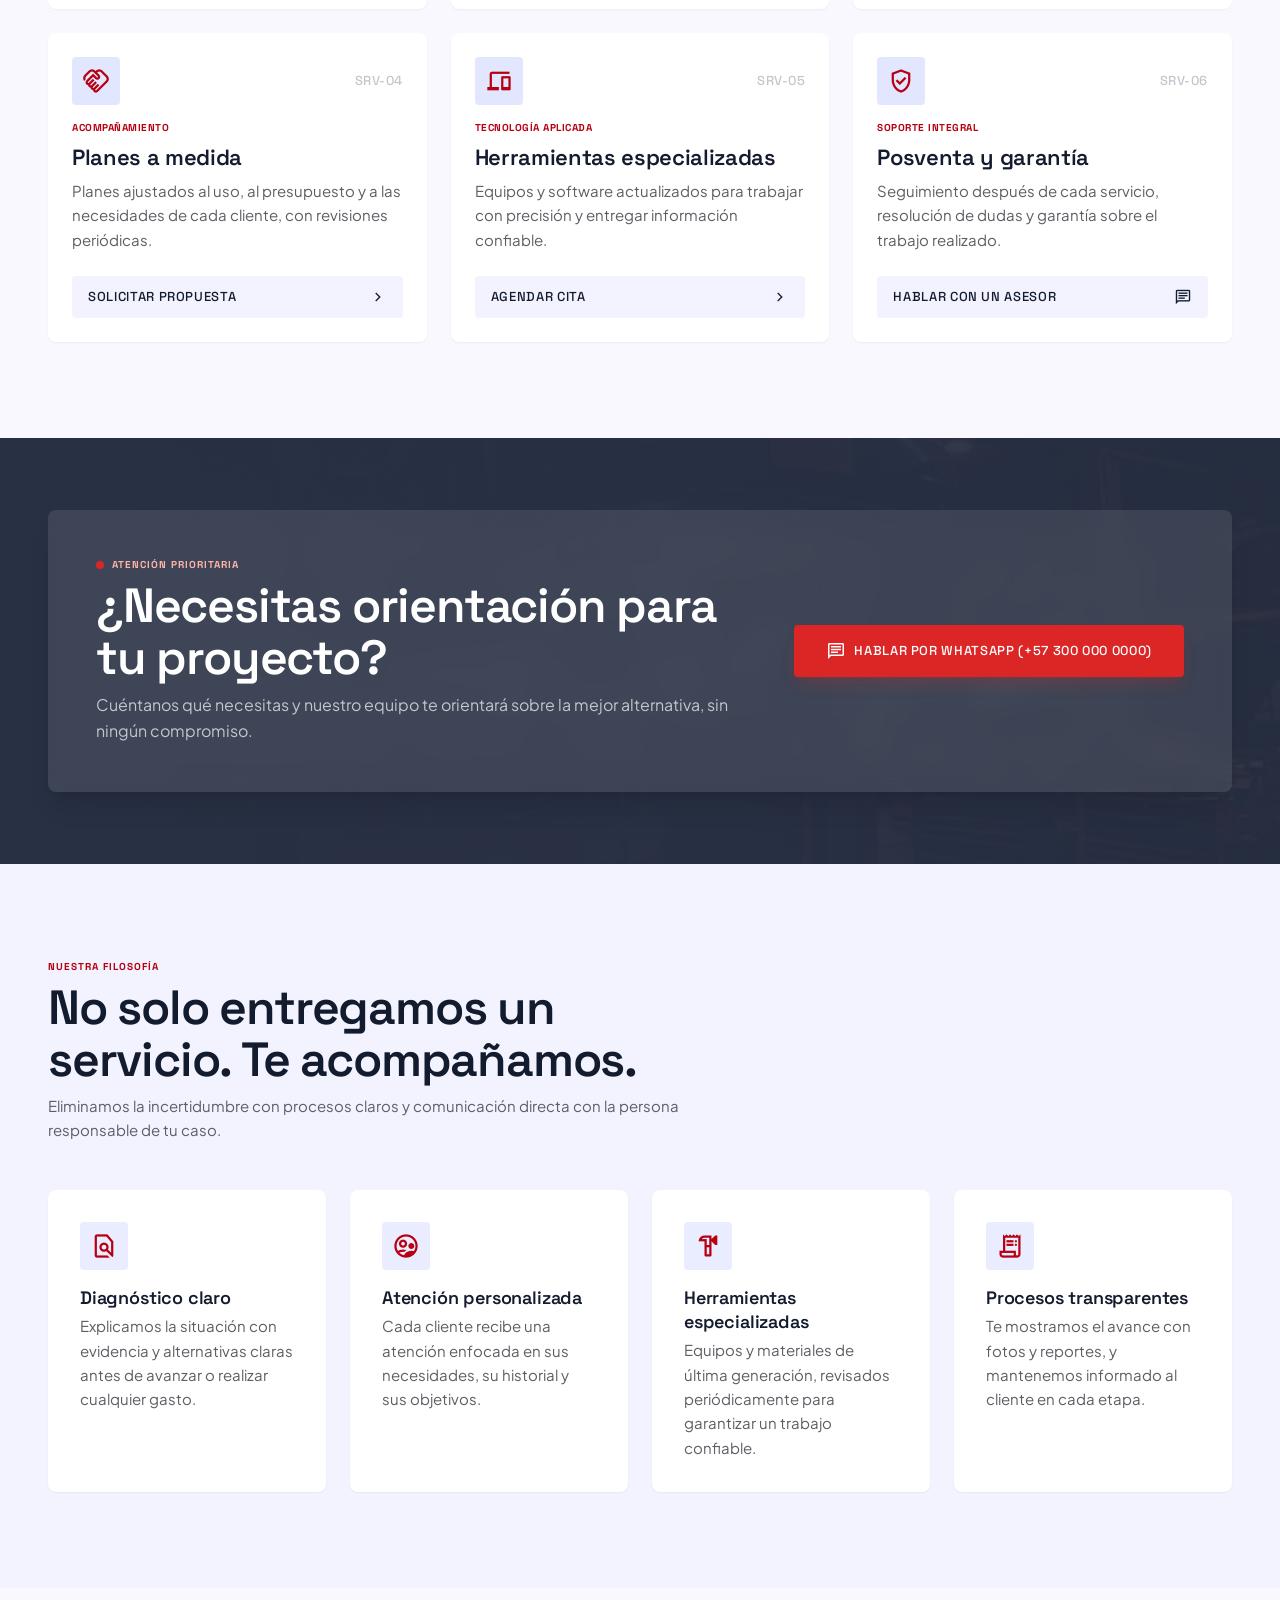
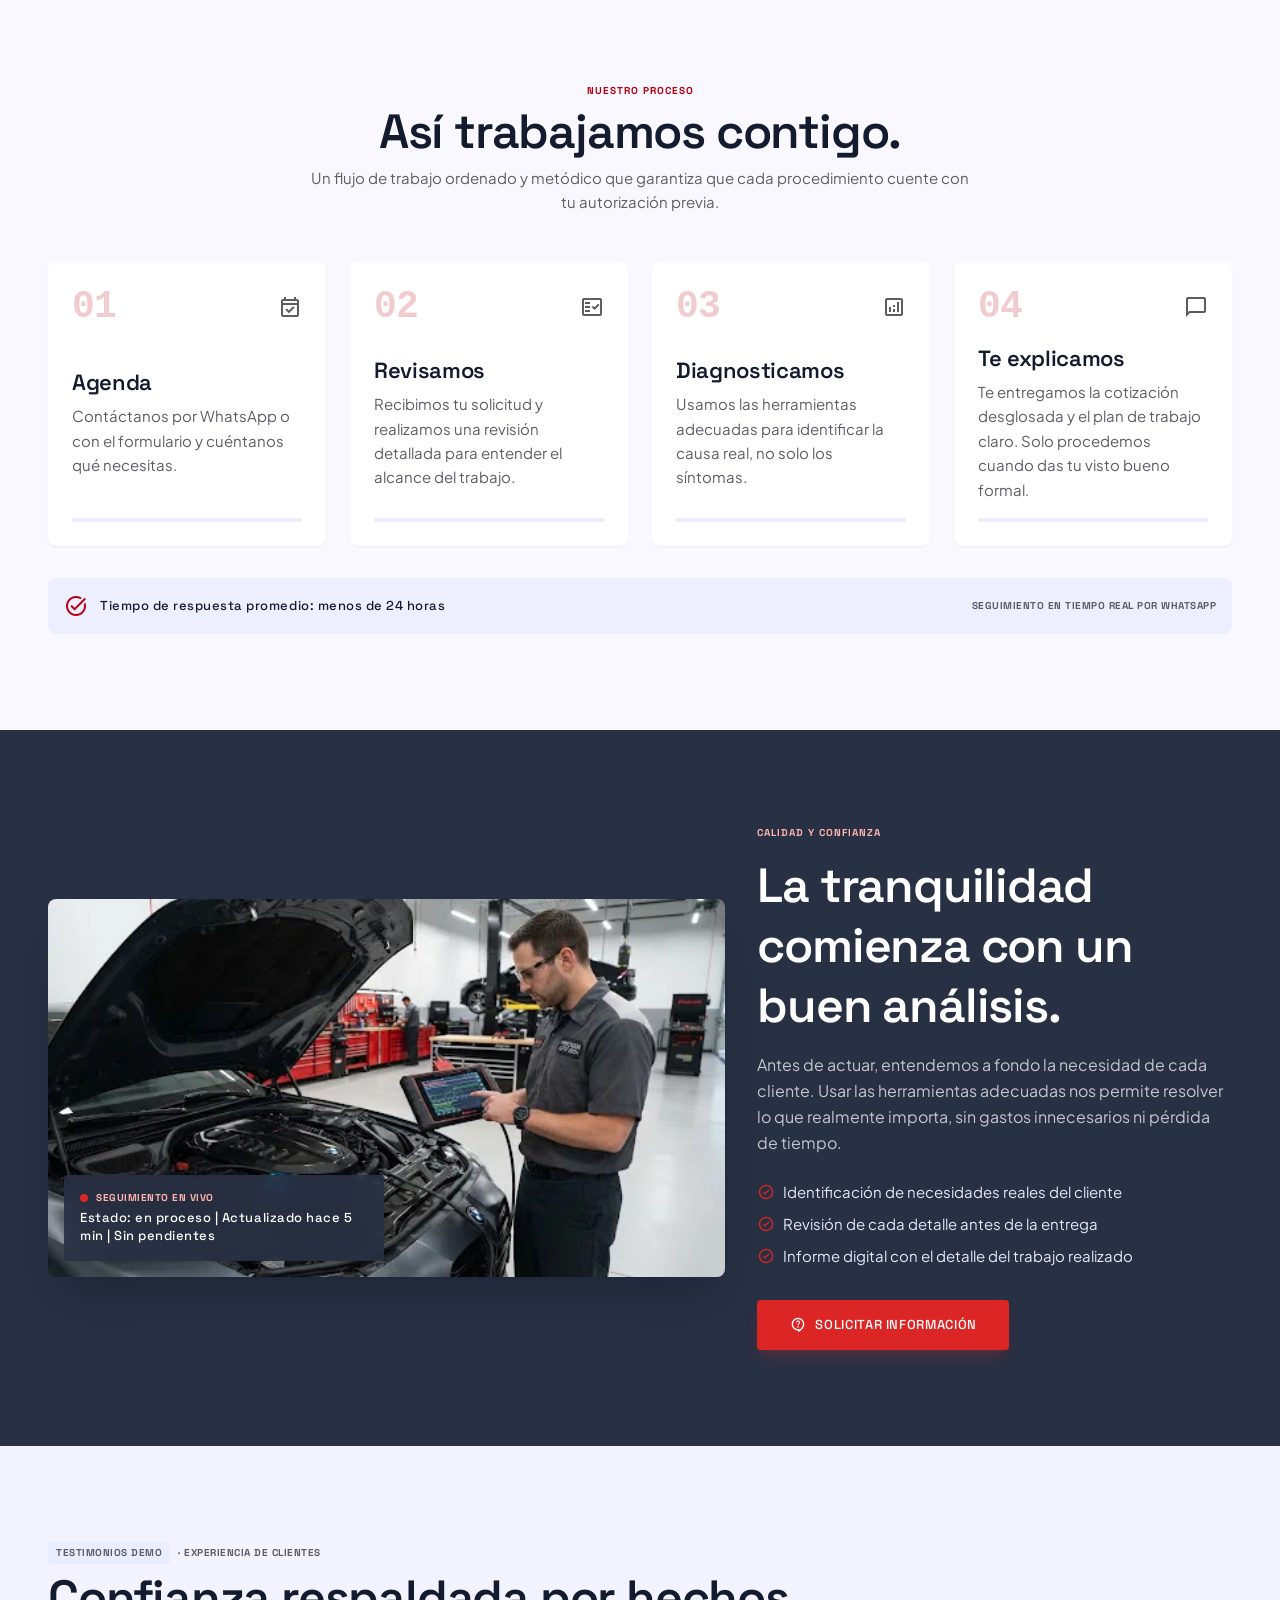
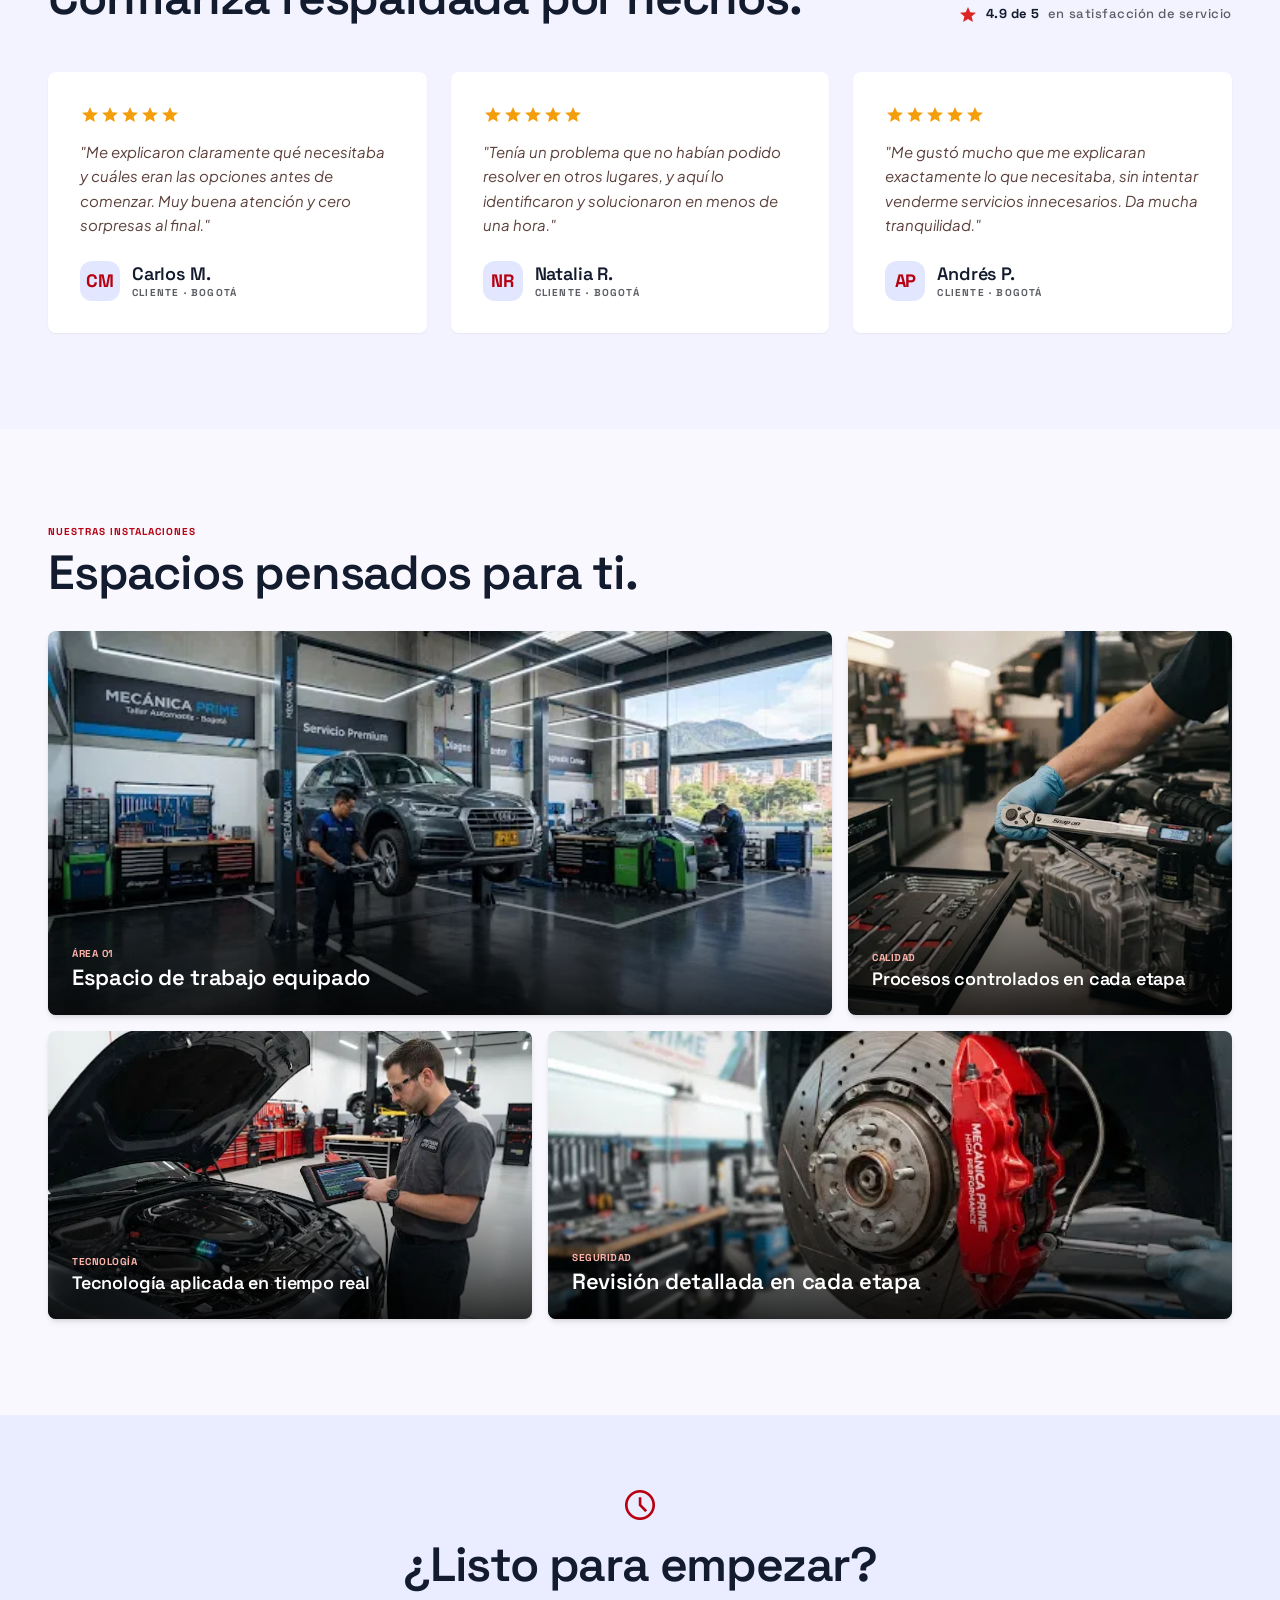
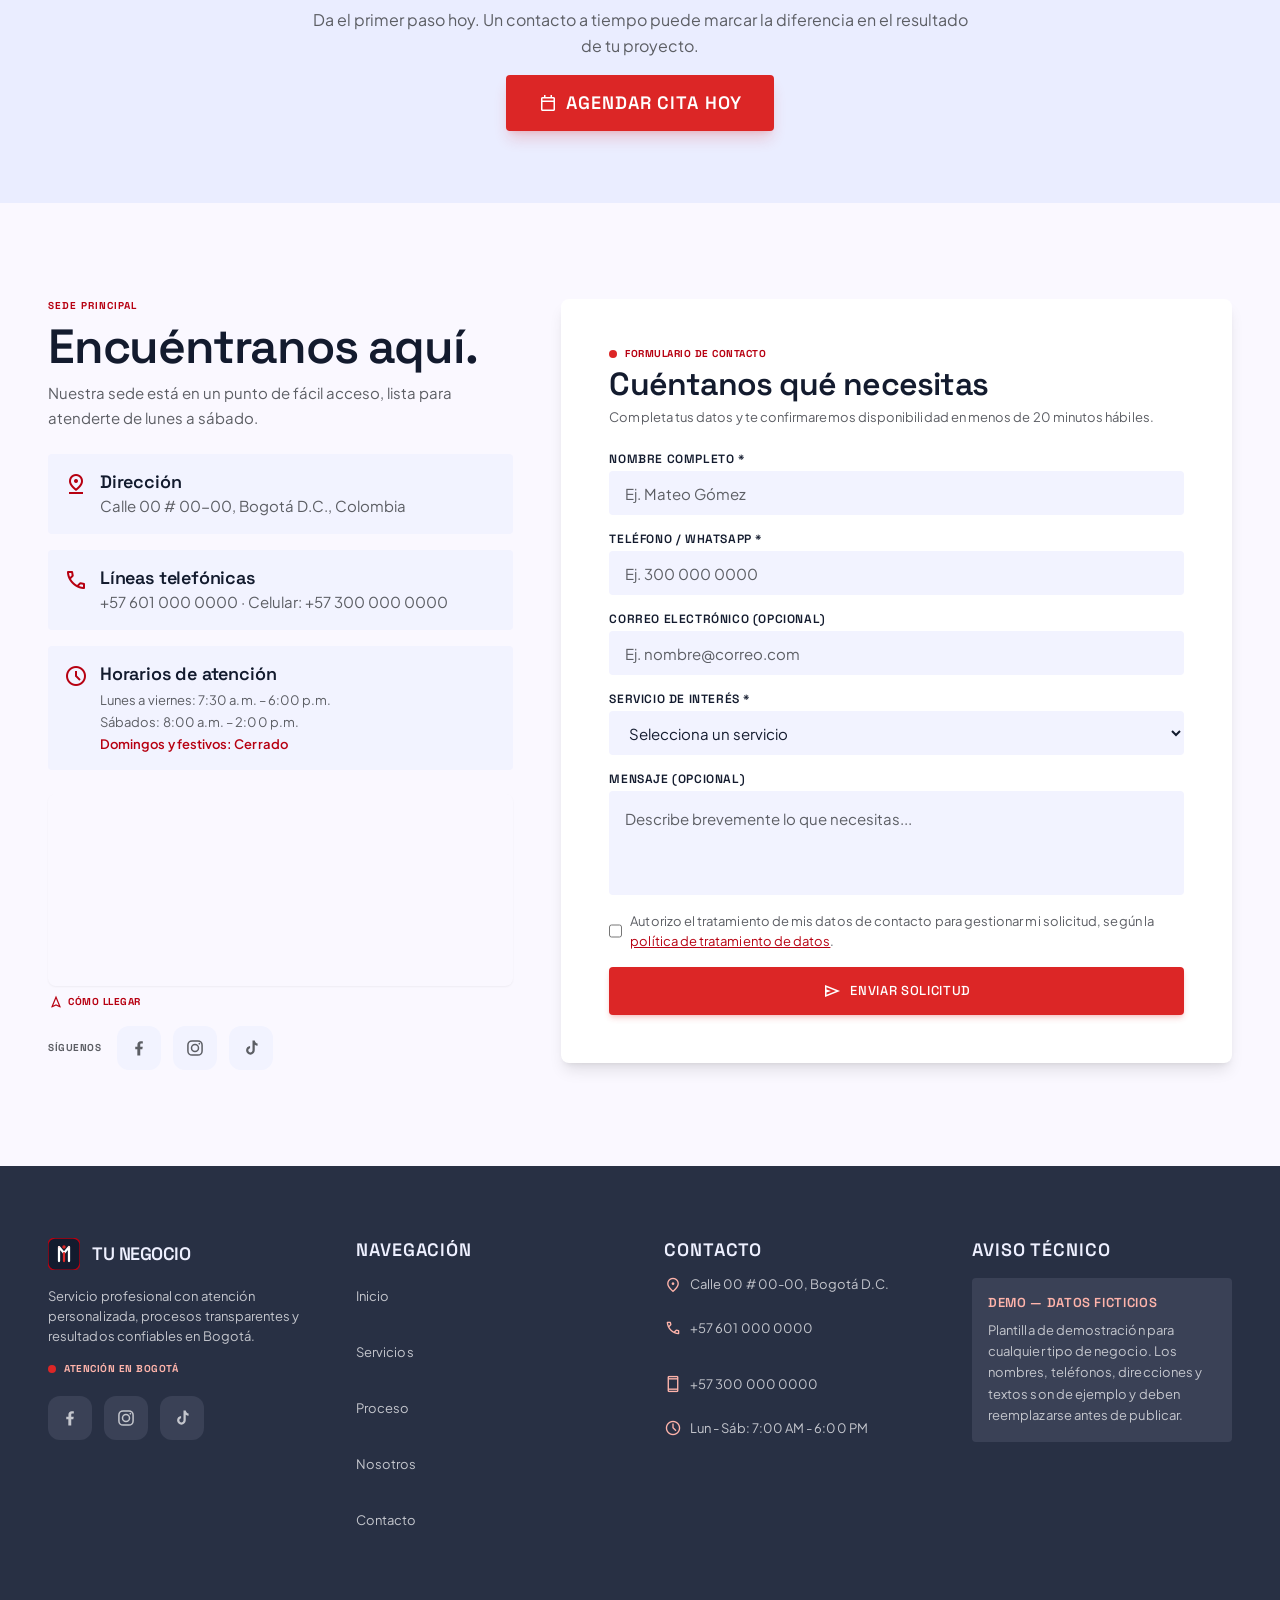
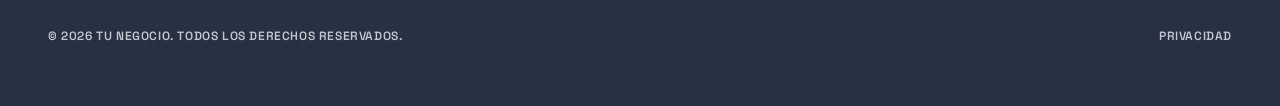
==== commit 204fa67d: "Convertir la landing en demo para cualquier tipo de negocio Se reemplaza el contenido especifico del" ====
--- a/index.html
+++ b/index.html
@@ -1,26 +1,25 @@
 <!DOCTYPE html><html class="scroll-smooth" lang="es" style=""><head><meta charset="utf-8"><meta content="width=device-width, initial-scale=1.0" name="viewport"><link href="https://fonts.googleapis.com" rel="preconnect"><link crossorigin="" href="https://fonts.gstatic.com" rel="preconnect"><link href="https://fonts.googleapis.com/css2?family=Plus+Jakarta+Sans:ital,wght@0,300..800;1,300..800&amp;family=Space+Grotesk:wght@300..700&amp;display=swap" rel="stylesheet"><link href="https://fonts.googleapis.com/css2?family=Material+Symbols+Outlined:opsz,wght,FILL,GRAD@20..48,100..700,0..1,-50..200" rel="stylesheet">
-<title>Mecánica Prime | Taller de mecánica y diagnóstico automotriz en Bogotá</title>
-<meta name="description" content="Taller de mecánica en Bogotá: diagnóstico computarizado, mantenimiento preventivo y reparación especializada con ingeniería de precisión.">
-<link rel="canonical" href="https://www.mecanicaprime.com.co/">
-<!-- TODO: actualizar canonical y og:url con el dominio real una vez publicado en Vercel/dominio propio -->
-<meta property="og:title" content="Mecánica Prime | Taller de mecánica y diagnóstico automotriz en Bogotá">
-<meta property="og:description" content="Diagnóstico computarizado, mantenimiento preventivo y reparación especializada en Bogotá D.C.">
+<title>Tu Negocio | Sitio web profesional de demostración</title>
+<meta name="description" content="Demo de sitio web profesional para cualquier tipo de negocio: servicios, proceso de trabajo, testimonios y contacto.">
+<link rel="canonical" href="https://dise-o-empresarial-demo.vercel.app/">
+<meta property="og:title" content="Tu Negocio | Sitio web profesional de demostración">
+<meta property="og:description" content="Servicios profesionales, procesos claros y atención personalizada para cualquier tipo de negocio.">
 <meta property="og:type" content="website">
 <meta property="og:locale" content="es_CO">
-<meta property="og:url" content="https://www.mecanicaprime.com.co/">
-<meta property="og:image" content="https://www.mecanicaprime.com.co/assets/img/hero-taller.webp">
+<meta property="og:url" content="https://dise-o-empresarial-demo.vercel.app/">
+<meta property="og:image" content="https://dise-o-empresarial-demo.vercel.app/assets/img/hero-taller.webp">
 <meta name="twitter:card" content="summary_large_image">
 <link rel="icon" type="image/svg+xml" href="assets/favicon.svg">
 <script type="application/ld+json">
 {
   "@context": "https://schema.org",
-  "@type": "AutoRepair",
-  "name": "Mecánica Prime",
-  "description": "Taller de ingeniería mecánica y diagnóstico automotriz computarizado en Bogotá, especializado en mantenimiento preventivo y reparación de precisión.",
-  "telephone": "+573202784199",
+  "@type": "LocalBusiness",
+  "name": "Tu Negocio",
+  "description": "Servicio profesional con atención personalizada, procesos transparentes y resultados confiables en Bogotá.",
+  "telephone": "+573000000000",
   "address": {
     "@type": "PostalAddress",
-    "streetAddress": "Carrera 27 # 72-18, Barrios Unidos",
+    "streetAddress": "Calle 00 # 00-00",
     "addressLocality": "Bogotá",
     "addressRegion": "Bogotá D.C.",
     "addressCountry": "CO"
@@ -53,13 +52,13 @@
   gtag('config', 'G-XXXXXXXXXX');
 </script>
 -->
-<style>@layer base { html, body { margin: 0; padding: 0; } body { overscroll-behavior: none; } main > :first-child { margin-top: 0 !important; } main > :last-child { margin-bottom: 0 !important; } } ::-webkit-scrollbar { display: none; } a:focus-visible, button:focus-visible, input:focus-visible, select:focus-visible, textarea:focus-visible, [tabindex]:focus-visible { outline: 2px solid #dc2626; outline-offset: 2px; }</style><link rel="stylesheet" href="assets/styles.css"></head><body class="bg-surface font-body-md text-on-surface antialiased selection:bg-primary selection:text-on-primary"><header class="fixed top-0 w-full z-50 bg-inverse-surface/95 backdrop-blur-md shadow-[0_4px_20px_rgba(0,0,0,0.25)]"><div class="max-w-[1280px] mx-auto px-margin-mobile lg:px-margin-desktop flex items-center justify-between gap-space-md py-space-sm"><div class="flex items-center gap-space-sm"><div class="shrink-0 flex items-center justify-center"><svg class="w-12 h-12 shrink-0 drop-shadow-md transition-transform duration-300 hover:scale-105" viewBox="0 0 64 64" fill="none" xmlns="http://www.w3.org/2000/svg" role="img" aria-label="Mecánica Prime Logo Vector"><rect width="64" height="64" rx="14" fill="#131B2E" stroke="#b70011" stroke-width="2.5"></rect><circle cx="32" cy="32" r="20" stroke="#dae2fd" stroke-width="1.5" stroke-dasharray="3 3" opacity="0.4"></circle><path d="M22 46V18L32 30L42 18V46" stroke="#ffffff" stroke-width="4.5" stroke-linecap="round" stroke-linejoin="round"></path><path d="M32 30V46" stroke="#dc2626" stroke-width="4.5" stroke-linecap="round"></path><circle cx="32" cy="18" r="3.5" fill="#dc2626"></circle><circle cx="22" cy="18" r="2" fill="#ffdad6"></circle><circle cx="42" cy="18" r="2" fill="#ffdad6"></circle></svg></div><div class="flex flex-col"><span class="font-headline-sm uppercase tracking-tight text-inverse-on-surface leading-none text-headline-md">MECÁNICA PRIME</span><span class="font-label-sm text-label-sm uppercase tracking-widest text-secondary-fixed-dim mt-space-2xs">Ingeniería Automotriz · Bogotá</span></div></div><nav class="hidden lg:flex items-center gap-space-lg" data-active-classes="text-primary-fixed-dim font-bold"><a aria-current="page" class="tracking-wider uppercase transition-colors text-primary-fixed-dim font-bold" data-path="inicio" href="#inicio">Inicio</a><a class="font-headline-sm text-code-spec tracking-wider uppercase text-inverse-on-surface hover:text-primary-fixed-dim transition-colors" data-path="servicios" href="#servicios">Servicios</a><a class="font-headline-sm text-code-spec tracking-wider uppercase text-inverse-on-surface hover:text-primary-fixed-dim transition-colors" data-path="proceso" href="#proceso">Proceso</a><a class="font-headline-sm text-code-spec tracking-wider uppercase text-inverse-on-surface hover:text-primary-fixed-dim transition-colors" data-path="nosotros" href="#nosotros">Nosotros</a><a class="font-headline-sm text-code-spec tracking-wider uppercase text-inverse-on-surface hover:text-primary-fixed-dim transition-colors" data-path="contacto" href="#contacto">Contacto</a></nav><div class="flex items-center gap-space-md"><a class="hidden sm:inline-flex items-center gap-space-xs bg-primary-container hover:bg-primary text-on-primary px-space-md py-space-xs rounded-lg font-headline-sm text-code-spec uppercase tracking-wider transition-transform hover:-translate-y-0.5 shadow-md shadow-primary-container/20" href="tel:+573202784199">Agendar revisión</a><button aria-label="Abrir menú" aria-expanded="false" aria-controls="mobile-menu" id="menu-toggle" class="lg:hidden w-11 h-11 flex items-center justify-center rounded-lg text-inverse-on-surface hover:bg-surface-dim/10 transition-colors"><span class="material-symbols-outlined text-[26px]" id="menu-icon">menu</span></button></div></div><div id="mobile-menu" class="hidden lg:hidden absolute top-full inset-x-0 bg-inverse-surface shadow-lg"><nav class="flex flex-col px-margin-mobile py-space-md">
+<style>@layer base { html, body { margin: 0; padding: 0; } body { overscroll-behavior: none; } main > :first-child { margin-top: 0 !important; } main > :last-child { margin-bottom: 0 !important; } } ::-webkit-scrollbar { display: none; } a:focus-visible, button:focus-visible, input:focus-visible, select:focus-visible, textarea:focus-visible, [tabindex]:focus-visible { outline: 2px solid #dc2626; outline-offset: 2px; }</style><link rel="stylesheet" href="assets/styles.css"></head><body class="bg-surface font-body-md text-on-surface antialiased selection:bg-primary selection:text-on-primary"><header class="fixed top-0 w-full z-50 bg-inverse-surface/95 backdrop-blur-md shadow-[0_4px_20px_rgba(0,0,0,0.25)]"><div class="max-w-[1280px] mx-auto px-margin-mobile lg:px-margin-desktop flex items-center justify-between gap-space-md py-space-sm"><div class="flex items-center gap-space-sm"><div class="shrink-0 flex items-center justify-center"><svg class="w-12 h-12 shrink-0 drop-shadow-md transition-transform duration-300 hover:scale-105" viewBox="0 0 64 64" fill="none" xmlns="http://www.w3.org/2000/svg" role="img" aria-label="Logotipo de Tu Negocio"><rect width="64" height="64" rx="14" fill="#131B2E" stroke="#b70011" stroke-width="2.5"></rect><circle cx="32" cy="32" r="20" stroke="#dae2fd" stroke-width="1.5" stroke-dasharray="3 3" opacity="0.4"></circle><path d="M22 46V18L32 30L42 18V46" stroke="#ffffff" stroke-width="4.5" stroke-linecap="round" stroke-linejoin="round"></path><path d="M32 30V46" stroke="#dc2626" stroke-width="4.5" stroke-linecap="round"></path><circle cx="32" cy="18" r="3.5" fill="#dc2626"></circle><circle cx="22" cy="18" r="2" fill="#ffdad6"></circle><circle cx="42" cy="18" r="2" fill="#ffdad6"></circle></svg></div><div class="flex flex-col"><span class="font-headline-sm uppercase tracking-tight text-inverse-on-surface leading-none text-headline-md">TU NEGOCIO</span><span class="font-label-sm text-label-sm uppercase tracking-widest text-secondary-fixed-dim mt-space-2xs">Soluciones profesionales · Bogotá</span></div></div><nav class="hidden lg:flex items-center gap-space-lg" data-active-classes="text-primary-fixed-dim font-bold"><a aria-current="page" class="tracking-wider uppercase transition-colors text-primary-fixed-dim font-bold" data-path="inicio" href="#inicio">Inicio</a><a class="font-headline-sm text-code-spec tracking-wider uppercase text-inverse-on-surface hover:text-primary-fixed-dim transition-colors" data-path="servicios" href="#servicios">Servicios</a><a class="font-headline-sm text-code-spec tracking-wider uppercase text-inverse-on-surface hover:text-primary-fixed-dim transition-colors" data-path="proceso" href="#proceso">Proceso</a><a class="font-headline-sm text-code-spec tracking-wider uppercase text-inverse-on-surface hover:text-primary-fixed-dim transition-colors" data-path="nosotros" href="#nosotros">Nosotros</a><a class="font-headline-sm text-code-spec tracking-wider uppercase text-inverse-on-surface hover:text-primary-fixed-dim transition-colors" data-path="contacto" href="#contacto">Contacto</a></nav><div class="flex items-center gap-space-md"><a class="hidden sm:inline-flex items-center gap-space-xs bg-primary-container hover:bg-primary text-on-primary px-space-md py-space-xs rounded-lg font-headline-sm text-code-spec uppercase tracking-wider transition-transform hover:-translate-y-0.5 shadow-md shadow-primary-container/20" href="tel:+573000000000">Agendar cita</a><button aria-label="Abrir menú" aria-expanded="false" aria-controls="mobile-menu" id="menu-toggle" class="lg:hidden w-11 h-11 flex items-center justify-center rounded-lg text-inverse-on-surface hover:bg-surface-dim/10 transition-colors"><span class="material-symbols-outlined text-[26px]" id="menu-icon">menu</span></button></div></div><div id="mobile-menu" class="hidden lg:hidden absolute top-full inset-x-0 bg-inverse-surface shadow-lg"><nav class="flex flex-col px-margin-mobile py-space-md">
 <a class="min-h-11 flex items-center font-headline-sm text-code-spec tracking-wider uppercase text-inverse-on-surface hover:text-primary-fixed-dim transition-colors" href="#inicio">Inicio</a>
 <a class="min-h-11 flex items-center font-headline-sm text-code-spec tracking-wider uppercase text-inverse-on-surface hover:text-primary-fixed-dim transition-colors" href="#servicios">Servicios</a>
 <a class="min-h-11 flex items-center font-headline-sm text-code-spec tracking-wider uppercase text-inverse-on-surface hover:text-primary-fixed-dim transition-colors" href="#proceso">Proceso</a>
 <a class="min-h-11 flex items-center font-headline-sm text-code-spec tracking-wider uppercase text-inverse-on-surface hover:text-primary-fixed-dim transition-colors" href="#nosotros">Nosotros</a>
 <a class="min-h-11 flex items-center font-headline-sm text-code-spec tracking-wider uppercase text-inverse-on-surface hover:text-primary-fixed-dim transition-colors" href="#contacto">Contacto</a>
-<a class="min-h-11 flex items-center justify-center gap-space-xs mt-space-xs bg-primary-container hover:bg-primary text-on-primary px-space-md py-space-sm rounded-lg font-headline-sm text-code-spec uppercase tracking-wider transition-colors" href="tel:+573202784199">Agendar revisión</a>
+<a class="min-h-11 flex items-center justify-center gap-space-xs mt-space-xs bg-primary-container hover:bg-primary text-on-primary px-space-md py-space-sm rounded-lg font-headline-sm text-code-spec uppercase tracking-wider transition-colors" href="tel:+573000000000">Agendar cita</a>
 </nav></div></header><main class="w-full pt-20 bg-surface min-h-screen"><div class="flex flex-col w-full">
 <!-- ================================================================= -->
 <!-- 1. HERO CINEMATOGRÁFICO                                          -->
@@ -93,13 +92,13 @@
 <!-- Live Workshop Pill -->
 <div class="inline-flex items-center gap-space-xs bg-surface-container-lowest/10 backdrop-blur-md px-space-md py-space-2xs rounded-full shadow-sm">
 <span class="w-2.5 h-2.5 rounded-full bg-primary-container animate-pulse"></span>
-<span class="font-label-sm text-label-sm uppercase tracking-widest text-inverse-on-surface">MECÁNICA PRIME · BOGOTÁ D.C.</span>
+<span class="font-label-sm text-label-sm uppercase tracking-widest text-inverse-on-surface">TU NEGOCIO · BOGOTÁ D.C.</span>
 <span class="mx-space-2xs text-secondary-fixed-dim">|</span>
-<span class="font-code-spec text-code-spec text-primary-fixed-dim">INGENIERÍA AUTOMOTRIZ</span>
+<span class="font-code-spec text-code-spec text-primary-fixed-dim">SERVICIO PROFESIONAL</span>
 </div>
 <!-- H1 Main Impact -->
 <h1 class="font-headline-xl text-headline-xl lg:text-display tracking-tight text-white leading-[1.05]">
-          Tu vehículo en <br class="hidden sm:inline">
+          Tu proyecto en <br class="hidden sm:inline">
 <span class="text-primary-fixed-dim relative inline-block">
             buenas manos.
             <span class="absolute left-0 -bottom-1 w-full h-1 bg-primary-container/80 rounded-full"></span>
@@ -107,26 +106,26 @@
 </h1>
 <!-- Subtitle -->
 <p class="font-body-xl text-body-xl text-surface-container-high/90 max-w-2xl leading-relaxed">
-          Mantenimiento preventivo, diagnóstico computarizado y reparación mecánica especializada con atención técnica certificada, telemetría precisa y procesos 100% transparentes.
+          Servicios profesionales con atención personalizada, procesos claros y resultados confiables para cada cliente.
         </p>
 <!-- CTAs -->
 <div class="flex flex-wrap items-center gap-space-md pt-space-xs w-full sm:w-auto">
 <a class="w-full sm:w-auto inline-flex items-center justify-center gap-space-xs bg-primary-container hover:bg-primary text-on-primary px-space-xl py-space-md rounded-lg font-headline-sm text-headline-sm uppercase tracking-wider transition-all duration-300 shadow-xl shadow-primary-container/30 hover:-translate-y-0.5" href="#contacto">
 <span class="material-symbols-outlined text-[20px]">calendar_month</span>
-<span class="">Agendar revisión</span>
-</a>
-<a class="w-full sm:w-auto inline-flex items-center justify-center gap-space-xs bg-surface-container-lowest/15 hover:bg-surface-container-lowest/25 text-inverse-on-surface px-space-lg py-space-md rounded-lg font-headline-sm text-headline-sm uppercase tracking-wider backdrop-blur-md transition-all duration-300" href="https://wa.me/573202784199?text=Hola%20Mec%C3%A1nica%20Prime,%20deseo%20consultar%20por%20un%20servicio" rel="noopener noreferrer" target="_blank">
+<span class="">Agendar cita</span>
+</a>
+<a class="w-full sm:w-auto inline-flex items-center justify-center gap-space-xs bg-surface-container-lowest/15 hover:bg-surface-container-lowest/25 text-inverse-on-surface px-space-lg py-space-md rounded-lg font-headline-sm text-headline-sm uppercase tracking-wider backdrop-blur-md transition-all duration-300" href="https://wa.me/573000000000?text=Hola%20Tu%20Negocio,%20deseo%20consultar%20por%20un%20servicio" rel="noopener noreferrer" target="_blank">
 <span class="material-symbols-outlined text-[20px] text-primary-fixed-dim">chat</span>
 <span class="">Hablar por WhatsApp</span>
 </a>
 </div>
 <!-- Metadata Tagline -->
 <div class="flex flex-wrap items-center gap-space-md pt-space-md text-secondary-fixed-dim font-code-spec text-code-spec tracking-wider uppercase">
-<span class="flex items-center gap-space-2xs"><span class="material-symbols-outlined text-primary-fixed-dim text-[16px]">verified</span> Mecánica de Precisión</span>
+<span class="flex items-center gap-space-2xs"><span class="material-symbols-outlined text-primary-fixed-dim text-[16px]">verified</span> Calidad garantizada</span>
 <span class="text-surface-container-lowest/30">•</span>
-<span class="flex items-center gap-space-2xs"><span class="material-symbols-outlined text-primary-fixed-dim text-[16px]">speed</span> Diagnóstico Digital</span>
+<span class="flex items-center gap-space-2xs"><span class="material-symbols-outlined text-primary-fixed-dim text-[16px]">support_agent</span> Atención personalizada</span>
 <span class="text-surface-container-lowest/30">•</span>
-<span class="flex items-center gap-space-2xs"><span class="material-symbols-outlined text-primary-fixed-dim text-[16px]">build</span> Mantenimiento Integral</span>
+<span class="flex items-center gap-space-2xs"><span class="material-symbols-outlined text-primary-fixed-dim text-[16px]">task_alt</span> Resultados confiables</span>
 </div>
 </div>
 </div>
@@ -134,7 +133,7 @@
 <!-- ================================================================= -->
 <!-- 2. BARRA DE CONFIANZA (Indicadores clave)                         -->
 <!-- ================================================================= -->
-<!-- DEMO: dato ficticio, reemplazar o eliminar antes de publicar para un cliente real (+1.800 vehículos, 4.9 Google, 12 años, ASE, ISO 9001:2015) -->
+<!-- DEMO: datos ficticios, reemplazar o eliminar antes de publicar para un cliente real -->
 <section class="w-full bg-inverse-surface py-space-xl shadow-md relative z-20">
 <div class="max-w-[1280px] mx-auto px-margin-mobile lg:px-margin-desktop">
 <div class="grid grid-cols-2 lg:grid-cols-4 gap-space-lg lg:gap-space-2xl">
@@ -144,8 +143,8 @@
             +1.800
             <span class="text-primary-container text-headline-lg ml-1 font-mono">+</span>
 </span>
-<span class="font-headline-sm text-headline-sm text-inverse-on-surface mt-space-2xs">Vehículos atendidos</span>
-<span class="font-body-sm text-body-sm text-secondary-fixed-dim">Mantenimiento y sincronización</span>
+<span class="font-headline-sm text-headline-sm text-inverse-on-surface mt-space-2xs">Clientes atendidos</span>
+<span class="font-body-sm text-body-sm text-secondary-fixed-dim">Acompañamiento continuo</span>
 </div>
 <!-- Metric 2 -->
 <div class="flex flex-col bg-surface-container-lowest/5 p-space-md rounded-lg">
@@ -160,7 +159,7 @@
 </div>
 </div>
 <span class="font-headline-sm text-headline-sm text-inverse-on-surface mt-space-2xs">Calificación Google</span>
-<span class="font-body-sm text-body-sm text-secondary-fixed-dim">Basado en reseñas auditadas</span>
+<span class="font-body-sm text-body-sm text-secondary-fixed-dim">Basado en reseñas verificadas</span>
 </div>
 <!-- Metric 3 -->
 <div class="flex flex-col bg-surface-container-lowest/5 p-space-md rounded-lg">
@@ -168,8 +167,8 @@
             12
             <span class="text-secondary-fixed-dim text-headline-md ml-1 font-mono">Años</span>
 </span>
-<span class="font-headline-sm text-headline-sm text-inverse-on-surface mt-space-2xs">Experiencia técnica</span>
-<span class="font-body-sm text-body-sm text-secondary-fixed-dim">Ingenieros certificados ASE</span>
+<span class="font-headline-sm text-headline-sm text-inverse-on-surface mt-space-2xs">Experiencia en el sector</span>
+<span class="font-body-sm text-body-sm text-secondary-fixed-dim">Equipo especializado</span>
 </div>
 <!-- Metric 4 -->
 <div class="flex flex-col bg-surface-container-lowest/5 p-space-md rounded-lg">
@@ -177,13 +176,13 @@
 <span class="w-3 h-3 rounded-full bg-emerald-500 animate-pulse"></span>
 <span class="font-headline-sm text-headline-sm text-white tracking-tight">Bogotá D.C.</span>
 </div>
-<span class="font-headline-sm text-headline-sm text-inverse-on-surface mt-space-2xs">Bahías activas</span>
-<span class="font-body-sm text-body-sm text-secondary-fixed-dim">Barrios Unidos / Cra 27</span>
+<span class="font-headline-sm text-headline-sm text-inverse-on-surface mt-space-2xs">Sede principal</span>
+<span class="font-body-sm text-body-sm text-secondary-fixed-dim">Calle 00 # 00-00</span>
 </div>
 </div>
 <div class="mt-space-md pt-space-xs flex justify-between items-center text-secondary-fixed-dim font-label-sm text-label-sm uppercase tracking-widest opacity-75">
-<span class="">ESTÁNDARES DE CALIDAD DIN EN ISO 9001:2015</span>
-<span class="hidden sm:inline">MÉTRICAS DE DEMOSTRACIÓN COMERCIAL AUDITADAS</span>
+<span class="">PROCESOS DOCUMENTADOS Y SEGUIMIENTO CONTINUO</span>
+<span class="hidden sm:inline">MÉTRICAS DE DEMOSTRACIÓN COMERCIAL</span>
 </div>
 </div>
 </section>
@@ -197,173 +196,173 @@
 <div class="flex flex-col gap-space-xs max-w-2xl">
 <div class="inline-flex items-center gap-space-xs font-label-sm text-label-sm uppercase tracking-widest text-primary font-bold">
 <span class="w-4 h-0.5 bg-primary"></span>
-            ESPECIALIDADES DE TALLER PRIME
+            NUESTROS SERVICIOS
           </div>
 <h2 class="font-headline-xl text-headline-xl tracking-tight text-on-surface">
-            Todo lo que tu vehículo necesita.
+            Todo lo que tus clientes necesitan.
           </h2>
 <p class="font-body-lg text-body-lg text-secondary">
-            Servicios esenciales para mantener tu vehículo seguro, confiable y listo para la carretera con piezas de especificación OEM.
+            Servicios diseñados para resolver necesidades reales, con una atención clara, cercana y de calidad.
           </p>
 </div>
-<a class="inline-flex items-center gap-space-xs text-primary font-headline-sm text-code-spec uppercase tracking-wider hover:translate-x-1 transition-transform" href="#contacto">
-<span class="">Ver protocolo completo</span>
+<a class="inline-flex items-center gap-space-xs text-primary font-headline-sm text-code-spec uppercase tracking-wider hover:translate-x-1 transition-transform" href="#proceso">
+<span class="">Ver proceso completo</span>
 <span class="material-symbols-outlined text-[18px]">arrow_forward</span>
 </a>
 </div>
 <!-- Grid of 6 Cards -->
 <div class="grid grid-cols-1 md:grid-cols-2 lg:grid-cols-3 gap-space-lg">
-<!-- Servicio 01: Mantenimiento Preventivo -->
+<!-- Servicio 01: Servicio principal -->
 <div class="group bg-surface-container-lowest rounded-xl shadow-sm hover:shadow-xl transition-all duration-300 flex flex-col justify-between p-space-lg">
 <div class="flex flex-col gap-space-md">
 <div class="flex items-center justify-between">
 <div class="w-12 h-12 rounded-lg bg-surface-container-high flex items-center justify-center text-primary">
-<span class="material-symbols-outlined text-[28px]">oil_barrel</span>
-</div>
-<span class="font-code-spec text-code-spec text-secondary-fixed-dim">MOD-01</span>
+<span class="material-symbols-outlined text-[28px]">workspace_premium</span>
+</div>
+<span class="font-code-spec text-code-spec text-secondary-fixed-dim">SRV-01</span>
 </div>
 <div class="flex flex-col gap-space-xs">
 <div class="inline-flex items-center gap-space-xs text-primary font-label-sm text-label-sm uppercase tracking-wider font-bold">
-                Rendimiento Óptimo
+                Calidad garantizada
               </div>
-<h3 class="font-headline-md text-headline-md text-on-surface">Mantenimiento preventivo</h3>
-<p class="font-body-md text-body-md text-secondary leading-relaxed">
-                Cambio de aceite sintético con certificación API, reemplazo de filtros de cabina, aire y combustible, revisión de 32 puntos de seguridad y calibración de niveles.
+<h3 class="font-headline-md text-headline-md text-on-surface">Servicio principal</h3>
+<p class="font-body-md text-body-md text-secondary leading-relaxed">
+                Procesos estandarizados y revisión de calidad en cada entrega, para que tus clientes obtengan resultados consistentes.
               </p>
 </div>
 </div>
 <div class="pt-space-lg">
 <a class="w-full inline-flex items-center justify-between bg-surface-container-low hover:bg-primary hover:text-on-primary text-on-surface px-space-md py-space-sm rounded-lg font-headline-sm text-code-spec uppercase tracking-wider transition-colors" href="#contacto">
-<span class="">Solicitar revisión</span>
+<span class="">Solicitar información</span>
 <span class="material-symbols-outlined text-[18px]">chevron_right</span>
 </a>
 </div>
 </div>
-<!-- Servicio 02: Diagnóstico Computarizado -->
+<!-- Servicio 02: Asesoría especializada -->
 <div class="group bg-surface-container-lowest rounded-xl shadow-sm hover:shadow-xl transition-all duration-300 flex flex-col justify-between p-space-lg">
 <div class="flex flex-col gap-space-md">
 <div class="flex items-center justify-between">
 <div class="w-12 h-12 rounded-lg bg-surface-container-high flex items-center justify-center text-primary">
-<span class="material-symbols-outlined text-[28px]">memory</span>
-</div>
-<span class="font-code-spec text-code-spec text-secondary-fixed-dim">MOD-02</span>
+<span class="material-symbols-outlined text-[28px]">support_agent</span>
+</div>
+<span class="font-code-spec text-code-spec text-secondary-fixed-dim">SRV-02</span>
 </div>
 <div class="flex flex-col gap-space-xs">
 <div class="inline-flex items-center gap-space-xs text-primary font-label-sm text-label-sm uppercase tracking-wider font-bold">
-                Escaneo Electrónico
+                Asesoría especializada
               </div>
-<h3 class="font-headline-md text-headline-md text-on-surface">Diagnóstico computarizado</h3>
-<p class="font-body-md text-body-md text-secondary leading-relaxed">
-                Identificación de fallas mediante escáneres multimarca originales (Autel MaxiSys &amp; Launch), mapeo de códigos DTC, lectura de sensores en vivo y telemetría de ECUs.
+<h3 class="font-headline-md text-headline-md text-on-surface">Diagnóstico y análisis</h3>
+<p class="font-body-md text-body-md text-secondary leading-relaxed">
+                Entendemos la necesidad de cada cliente antes de proponer una solución, con criterios claros y sin compromisos innecesarios.
               </p>
 </div>
 </div>
 <div class="pt-space-lg">
 <a class="w-full inline-flex items-center justify-between bg-surface-container-low hover:bg-primary hover:text-on-primary text-on-surface px-space-md py-space-sm rounded-lg font-headline-sm text-code-spec uppercase tracking-wider transition-colors" href="#contacto">
-<span class="">Consultar diagnóstico</span>
+<span class="">Solicitar análisis</span>
 <span class="material-symbols-outlined text-[18px]">chevron_right</span>
 </a>
 </div>
 </div>
-<!-- Servicio 03: Sistema de Frenos -->
+<!-- Servicio 03: Respuesta rápida -->
 <div class="group bg-surface-container-lowest rounded-xl shadow-sm hover:shadow-xl transition-all duration-300 flex flex-col justify-between p-space-lg">
 <div class="flex flex-col gap-space-md">
 <div class="flex items-center justify-between">
 <div class="w-12 h-12 rounded-lg bg-surface-container-high flex items-center justify-center text-primary">
-<span class="material-symbols-outlined text-[28px]">disc_full</span>
-</div>
-<span class="font-code-spec text-code-spec text-secondary-fixed-dim">MOD-03</span>
+<span class="material-symbols-outlined text-[28px]">bolt</span>
+</div>
+<span class="font-code-spec text-code-spec text-secondary-fixed-dim">SRV-03</span>
 </div>
 <div class="flex flex-col gap-space-xs">
 <div class="inline-flex items-center gap-space-xs text-primary font-label-sm text-label-sm uppercase tracking-wider font-bold">
-                Seguridad Activa
+                Atención express
               </div>
-<h3 class="font-headline-md text-headline-md text-on-surface">Sistema de frenos</h3>
-<p class="font-body-md text-body-md text-secondary leading-relaxed">
-                Inspección con micrómetro digital de pastillas, discos de freno ventilados y tambores. Purgado con líquido DOT 4/5.1 y comprobación hidráulica del módulo ABS.
+<h3 class="font-headline-md text-headline-md text-on-surface">Respuesta rápida</h3>
+<p class="font-body-md text-body-md text-secondary leading-relaxed">
+                Tiempos de respuesta definidos y seguimiento constante, para que tus clientes sepan en todo momento en qué va su solicitud.
               </p>
 </div>
 </div>
 <div class="pt-space-lg">
 <a class="w-full inline-flex items-center justify-between bg-surface-container-low hover:bg-primary hover:text-on-primary text-on-surface px-space-md py-space-sm rounded-lg font-headline-sm text-code-spec uppercase tracking-wider transition-colors" href="#contacto">
-<span class="">Agendar revisión</span>
+<span class="">Agendar cita</span>
 <span class="material-symbols-outlined text-[18px]">chevron_right</span>
 </a>
 </div>
 </div>
-<!-- Servicio 04: Suspensión y Dirección -->
+<!-- Servicio 04: Planes a medida -->
 <div class="group bg-surface-container-lowest rounded-xl shadow-sm hover:shadow-xl transition-all duration-300 flex flex-col justify-between p-space-lg">
 <div class="flex flex-col gap-space-md">
 <div class="flex items-center justify-between">
 <div class="w-12 h-12 rounded-lg bg-surface-container-high flex items-center justify-center text-primary">
-<span class="material-symbols-outlined text-[28px]">tune</span>
-</div>
-<span class="font-code-spec text-code-spec text-secondary-fixed-dim">MOD-04</span>
+<span class="material-symbols-outlined text-[28px]">handshake</span>
+</div>
+<span class="font-code-spec text-code-spec text-secondary-fixed-dim">SRV-04</span>
 </div>
 <div class="flex flex-col gap-space-xs">
 <div class="inline-flex items-center gap-space-xs text-primary font-label-sm text-label-sm uppercase tracking-wider font-bold">
-                Confort &amp; Control
+                Acompañamiento
               </div>
-<h3 class="font-headline-md text-headline-md text-on-surface">Suspensión y dirección</h3>
-<p class="font-body-md text-body-md text-secondary leading-relaxed">
-                Revisión técnica de amortiguadores telescópicos, bujes de poliuretano/caucho, terminales axiales, alineación láser computarizada y balanceo estático/dinámico.
+<h3 class="font-headline-md text-headline-md text-on-surface">Planes a medida</h3>
+<p class="font-body-md text-body-md text-secondary leading-relaxed">
+                Planes ajustados al uso, al presupuesto y a las necesidades de cada cliente, con revisiones periódicas.
               </p>
 </div>
 </div>
 <div class="pt-space-lg">
 <a class="w-full inline-flex items-center justify-between bg-surface-container-low hover:bg-primary hover:text-on-primary text-on-surface px-space-md py-space-sm rounded-lg font-headline-sm text-code-spec uppercase tracking-wider transition-colors" href="#contacto">
-<span class="">Solicitar diagnóstico</span>
+<span class="">Solicitar propuesta</span>
 <span class="material-symbols-outlined text-[18px]">chevron_right</span>
 </a>
 </div>
 </div>
-<!-- Servicio 05: Sistema de Refrigeración -->
+<!-- Servicio 05: Tecnología aplicada -->
 <div class="group bg-surface-container-lowest rounded-xl shadow-sm hover:shadow-xl transition-all duration-300 flex flex-col justify-between p-space-lg">
 <div class="flex flex-col gap-space-md">
 <div class="flex items-center justify-between">
 <div class="w-12 h-12 rounded-lg bg-surface-container-high flex items-center justify-center text-primary">
-<span class="material-symbols-outlined text-[28px]">mode_fan</span>
-</div>
-<span class="font-code-spec text-code-spec text-secondary-fixed-dim">MOD-05</span>
+<span class="material-symbols-outlined text-[28px]">devices</span>
+</div>
+<span class="font-code-spec text-code-spec text-secondary-fixed-dim">SRV-05</span>
 </div>
 <div class="flex flex-col gap-space-xs">
 <div class="inline-flex items-center gap-space-xs text-primary font-label-sm text-label-sm uppercase tracking-wider font-bold">
-                Protección Térmica
+                Tecnología aplicada
               </div>
-<h3 class="font-headline-md text-headline-md text-on-surface">Sistema de refrigeración</h3>
-<p class="font-body-md text-body-md text-secondary leading-relaxed">
-                Prueba de estanqueidad por presión para detectar microfugas en radiador, evaluación termostática, inspección de electroventiladores y cambio de anticongelante orgánico OAT.
+<h3 class="font-headline-md text-headline-md text-on-surface">Herramientas especializadas</h3>
+<p class="font-body-md text-body-md text-secondary leading-relaxed">
+                Equipos y software actualizados para trabajar con precisión y entregar información confiable.
               </p>
 </div>
 </div>
 <div class="pt-space-lg">
 <a class="w-full inline-flex items-center justify-between bg-surface-container-low hover:bg-primary hover:text-on-primary text-on-surface px-space-md py-space-sm rounded-lg font-headline-sm text-code-spec uppercase tracking-wider transition-colors" href="#contacto">
-<span class="">Agendar revisión</span>
+<span class="">Agendar cita</span>
 <span class="material-symbols-outlined text-[18px]">chevron_right</span>
 </a>
 </div>
 </div>
-<!-- Servicio 06: Servicio de Motor -->
+<!-- Servicio 06: Soporte integral -->
 <div class="group bg-surface-container-lowest rounded-xl shadow-sm hover:shadow-xl transition-all duration-300 flex flex-col justify-between p-space-lg">
 <div class="flex flex-col gap-space-md">
 <div class="flex items-center justify-between">
 <div class="w-12 h-12 rounded-lg bg-surface-container-high flex items-center justify-center text-primary">
-<span class="material-symbols-outlined text-[28px]">speed</span>
-</div>
-<span class="font-code-spec text-code-spec text-secondary-fixed-dim">MOD-06</span>
+<span class="material-symbols-outlined text-[28px]">verified_user</span>
+</div>
+<span class="font-code-spec text-code-spec text-secondary-fixed-dim">SRV-06</span>
 </div>
 <div class="flex flex-col gap-space-xs">
 <div class="inline-flex items-center gap-space-xs text-primary font-label-sm text-label-sm uppercase tracking-wider font-bold">
-                Ingeniería Mecánica
+                Soporte integral
               </div>
-<h3 class="font-headline-md text-headline-md text-on-surface">Servicio de motor</h3>
-<p class="font-body-md text-body-md text-secondary leading-relaxed">
-                Sincronización electrónica de inyección, limpieza por ultrasonido de inyectores, sustitución de kit de repartición/correa y evaluación de compresión por cilindro.
+<h3 class="font-headline-md text-headline-md text-on-surface">Posventa y garantía</h3>
+<p class="font-body-md text-body-md text-secondary leading-relaxed">
+                Seguimiento después de cada servicio, resolución de dudas y garantía sobre el trabajo realizado.
               </p>
 </div>
 </div>
 <div class="pt-space-lg">
-<a class="w-full inline-flex items-center justify-between bg-surface-container-low hover:bg-primary hover:text-on-primary text-on-surface px-space-md py-space-sm rounded-lg font-headline-sm text-code-spec uppercase tracking-wider transition-colors" href="https://wa.me/573202784199?text=Hola%20Mec%C3%A1nica%20Prime,%20quisiera%20hablar%20con%20un%20asesor%20sobre%20mi%20motor" rel="noopener noreferrer" target="_blank">
+<a class="w-full inline-flex items-center justify-between bg-surface-container-low hover:bg-primary hover:text-on-primary text-on-surface px-space-md py-space-sm rounded-lg font-headline-sm text-code-spec uppercase tracking-wider transition-colors" href="https://wa.me/573000000000?text=Hola%20Tu%20Negocio,%20quisiera%20hablar%20con%20un%20asesor" rel="noopener noreferrer" target="_blank">
 <span class="">Hablar con un asesor</span>
 <span class="material-symbols-outlined text-[18px]">chat</span>
 </a>
@@ -384,36 +383,36 @@
 <div class="flex flex-col gap-space-xs max-w-2xl">
 <div class="inline-flex items-center gap-space-xs text-primary-fixed-dim font-label-sm text-label-sm uppercase tracking-widest font-bold">
 <span class="w-2 h-2 rounded-full bg-primary-container"></span>
-            ATENCIÓN PRIORITARIA EN BOGOTÁ
+            ATENCIÓN PRIORITARIA
           </div>
 <h2 class="font-headline-lg text-headline-lg lg:text-headline-xl text-white tracking-tight">
-            ¿Tu vehículo está presentando una falla?
+            ¿Necesitas orientación para tu proyecto?
           </h2>
 <p class="font-body-lg text-body-lg text-secondary-fixed-dim leading-relaxed">
-            Cuéntanos qué ruidos, testigos de tablero o pérdidas de potencia notas. Nuestro equipo de ingenieros te orientará con criterio técnico sobre el procedimiento recomendado, sin ningún compromiso.
+            Cuéntanos qué necesitas y nuestro equipo te orientará sobre la mejor alternativa, sin ningún compromiso.
           </p>
 </div>
 <div class="flex flex-col sm:flex-row items-center gap-space-md shrink-0 w-full lg:w-auto">
-<a class="w-full sm:w-auto inline-flex items-center justify-center gap-space-xs bg-primary-container hover:bg-primary text-on-primary px-space-xl py-space-md rounded-lg font-headline-sm text-code-spec uppercase tracking-wider transition-all shadow-lg shadow-primary-container/20" href="https://wa.me/573202784199?text=Hola%20Mec%C3%A1nica%20Prime,%20mi%20carro%20presenta%20una%20falla" rel="noopener noreferrer" target="_blank">
+<a class="w-full sm:w-auto inline-flex items-center justify-center gap-space-xs bg-primary-container hover:bg-primary text-on-primary px-space-xl py-space-md rounded-lg font-headline-sm text-code-spec uppercase tracking-wider transition-all shadow-lg shadow-primary-container/20" href="https://wa.me/573000000000?text=Hola%20Tu%20Negocio,%20quisiera%20recibir%20orientaci%C3%B3n" rel="noopener noreferrer" target="_blank">
 <span class="material-symbols-outlined text-[20px]">chat</span>
-<span class="">Hablar por WhatsApp (+57 320 278 4199)</span>
-</a>
-</div>
-</div>
-</div>
-</section>
-<!-- ================================================================= -->
-<!-- 5. POR QUÉ MECÁNICA PRIME (Beneficios)                           -->
+<span class="">Hablar por WhatsApp (+57 300 000 0000)</span>
+</a>
+</div>
+</div>
+</div>
+</section>
+<!-- ================================================================= -->
+<!-- 5. POR QUÉ ELEGIRNOS (Beneficios)                           -->
 <!-- ================================================================= -->
 <section class="w-full py-space-3xl lg:py-space-4xl bg-surface-container-low" id="nosotros">
 <div class="max-w-[1280px] mx-auto px-margin-mobile lg:px-margin-desktop">
 <div class="max-w-2xl flex flex-col gap-space-xs mb-space-2xl">
-<span class="font-label-sm text-label-sm uppercase tracking-widest text-primary font-bold">FILOSOFÍA DE PRECISIÓN</span>
+<span class="font-label-sm text-label-sm uppercase tracking-widest text-primary font-bold">NUESTRA FILOSOFÍA</span>
 <h2 class="font-headline-xl text-headline-xl tracking-tight text-on-surface">
-          No solo reparamos vehículos. Los cuidamos.
+          No solo entregamos un servicio. Te acompañamos.
         </h2>
 <p class="font-body-md text-body-md text-secondary">
-          Eliminamos la incertidumbre del taller tradicional con procesos estandarizados de laboratorio y comunicación directa con el ingeniero a cargo.
+          Eliminamos la incertidumbre con procesos claros y comunicación directa con la persona responsable de tu caso.
         </p>
 </div>
 <div class="grid grid-cols-1 sm:grid-cols-2 lg:grid-cols-4 gap-space-lg">
@@ -425,7 +424,7 @@
 <div class="flex flex-col gap-space-2xs">
 <h3 class="font-headline-sm text-headline-sm text-on-surface">Diagnóstico claro</h3>
 <p class="font-body-md text-body-md text-secondary leading-relaxed">
-              Explicamos el problema de raíz con fotos, mediciones y alternativas antes de tocar cualquier tornillo o realizar cualquier gasto.
+              Explicamos la situación con evidencia y alternativas claras antes de avanzar o realizar cualquier gasto.
             </p>
 </div>
 </div>
@@ -437,7 +436,7 @@
 <div class="flex flex-col gap-space-2xs">
 <h3 class="font-headline-sm text-headline-sm text-on-surface">Atención personalizada</h3>
 <p class="font-body-md text-body-md text-secondary leading-relaxed">
-              Cada vehículo recibe una hoja de vida técnica y un diagnóstico enfocado en su kilometraje, historial y hábitos de uso en Bogotá.
+              Cada cliente recibe una atención enfocada en sus necesidades, su historial y sus objetivos.
             </p>
 </div>
 </div>
@@ -449,7 +448,7 @@
 <div class="flex flex-col gap-space-2xs">
 <h3 class="font-headline-sm text-headline-sm text-on-surface">Herramientas especializadas</h3>
 <p class="font-body-md text-body-md text-secondary leading-relaxed">
-              Torquímetros calibrados, osciloscopios de 4 canales y estaciones de servicio de fluidos de última generación sin improvisaciones.
+              Equipos y materiales de última generación, revisados periódicamente para garantizar un trabajo confiable.
             </p>
 </div>
 </div>
@@ -461,7 +460,7 @@
 <div class="flex flex-col gap-space-2xs">
 <h3 class="font-headline-sm text-headline-sm text-on-surface">Procesos transparentes</h3>
 <p class="font-body-md text-body-md text-secondary leading-relaxed">
-              Entregamos los repuestos reemplazados para tu inspección y enviamos reportes de avance por WhatsApp con fotos y videos.
+              Te mostramos el avance con fotos y reportes, y mantenemos informado al cliente en cada etapa.
             </p>
 </div>
 </div>
@@ -474,9 +473,9 @@
 <section class="w-full py-space-3xl lg:py-space-4xl bg-surface" id="proceso">
 <div class="max-w-[1280px] mx-auto px-margin-mobile lg:px-margin-desktop">
 <div class="text-center max-w-2xl mx-auto flex flex-col gap-space-xs mb-space-2xl">
-<span class="font-label-sm text-label-sm uppercase tracking-widest text-primary font-bold">PROTOCOLO DE TALLER</span>
+<span class="font-label-sm text-label-sm uppercase tracking-widest text-primary font-bold">NUESTRO PROCESO</span>
 <h2 class="font-headline-xl text-headline-xl tracking-tight text-on-surface">
-          Así cuidamos tu vehículo.
+          Así trabajamos contigo.
         </h2>
 <p class="font-body-md text-body-md text-secondary">
           Un flujo de trabajo ordenado y metódico que garantiza que cada procedimiento cuente con tu autorización previa.
@@ -493,7 +492,7 @@
 <div class="flex flex-col gap-space-xs">
 <h3 class="font-headline-md text-headline-md text-on-surface">Agenda</h3>
 <p class="font-body-md text-body-md text-secondary leading-relaxed">
-              Contáctanos por WhatsApp o formulario web y cuéntanos los síntomas o el servicio periódico que requiere tu auto.
+              Contáctanos por WhatsApp o con el formulario y cuéntanos qué necesitas.
             </p>
 </div>
 <div class="mt-space-md h-1 w-full bg-surface-container group-hover:bg-primary transition-colors rounded-full"></div>
@@ -502,12 +501,12 @@
 <div class="bg-surface-container-lowest p-space-lg rounded-xl shadow-sm flex flex-col justify-between relative overflow-hidden group">
 <div class="flex items-center justify-between mb-space-md">
 <span class="font-display-mobile text-display-mobile font-mono text-primary/20 group-hover:text-primary transition-colors">02</span>
-<span class="material-symbols-outlined text-secondary text-[24px]">car_repair</span>
+<span class="material-symbols-outlined text-secondary text-[24px]">fact_check</span>
 </div>
 <div class="flex flex-col gap-space-xs">
 <h3 class="font-headline-md text-headline-md text-on-surface">Revisamos</h3>
 <p class="font-body-md text-body-md text-secondary leading-relaxed">
-              Recibimos el carro en bahía y efectuamos una inspección visual y física detallada de los subsistemas mecánicos.
+              Recibimos tu solicitud y realizamos una revisión detallada para entender el alcance del trabajo.
             </p>
 </div>
 <div class="mt-space-md h-1 w-full bg-surface-container group-hover:bg-primary transition-colors rounded-full"></div>
@@ -521,7 +520,7 @@
 <div class="flex flex-col gap-space-xs">
 <h3 class="font-headline-md text-headline-md text-on-surface">Diagnosticamos</h3>
 <p class="font-body-md text-body-md text-secondary leading-relaxed">
-              Conectamos el escáner y bancos de prueba para aislar las causas reales de la anomalía, no solo los síntomas superficiales.
+              Usamos las herramientas adecuadas para identificar la causa real, no solo los síntomas.
             </p>
 </div>
 <div class="mt-space-md h-1 w-full bg-surface-container group-hover:bg-primary transition-colors rounded-full"></div>
@@ -545,9 +544,9 @@
 <div class="mt-space-xl p-space-md rounded-xl bg-surface-container-high/50 flex flex-col sm:flex-row items-center justify-between gap-space-md">
 <div class="flex items-center gap-space-sm">
 <span class="material-symbols-outlined text-primary text-[24px]">task_alt</span>
-<span class="font-code-spec text-code-spec text-on-surface">Tiempo promedio de diagnóstico inicial: 45 minutos</span>
-</div>
-<span class="font-label-sm text-label-sm uppercase tracking-wider text-secondary">Trazabilidad en tiempo real vía WhatsApp</span>
+<span class="font-code-spec text-code-spec text-on-surface">Tiempo de respuesta promedio: menos de 24 horas</span>
+</div>
+<span class="font-label-sm text-label-sm uppercase tracking-wider text-secondary">Seguimiento en tiempo real por WhatsApp</span>
 </div>
 </div>
 </section>
@@ -565,38 +564,38 @@
 <div class="absolute bottom-4 left-4 right-4 sm:right-auto sm:max-w-xs bg-inverse-surface/90 backdrop-blur-md p-space-md rounded-lg shadow-lg">
 <div class="flex items-center gap-space-xs mb-space-2xs">
 <span class="w-2 h-2 rounded-full bg-primary-container"></span>
-<span class="font-label-sm text-label-sm uppercase tracking-wider text-primary-fixed-dim font-bold">LECTURA EN VIVO OBD-II</span>
-</div>
-<p class="font-code-spec text-code-spec text-white">Sensor MAP: 34.2 kPa | Corrección de combustible: +1.2% | Sin códigos de falla pendientes</p>
+<span class="font-label-sm text-label-sm uppercase tracking-wider text-primary-fixed-dim font-bold">SEGUIMIENTO EN VIVO</span>
+</div>
+<p class="font-code-spec text-code-spec text-white">Estado: en proceso | Actualizado hace 5 min | Sin pendientes</p>
 </div>
 </div>
 </div>
 <!-- Right Content Box -->
 <div class="lg:col-span-5 flex flex-col items-start gap-space-md">
-<span class="font-label-sm text-label-sm uppercase tracking-widest text-primary-fixed-dim font-bold">PRECISIÓN ELECTRÓNICA</span>
+<span class="font-label-sm text-label-sm uppercase tracking-widest text-primary-fixed-dim font-bold">CALIDAD Y CONFIANZA</span>
 <h2 class="font-headline-xl text-headline-xl text-white tracking-tight leading-tight">
-            La tranquilidad comienza con un buen diagnóstico.
+            La tranquilidad comienza con un buen análisis.
           </h2>
 <p class="font-body-lg text-body-lg text-secondary-fixed-dim leading-relaxed">
-            Antes de reparar, entendemos qué está pasando en tu motor y sistemas electrónicos. Conectar la máquina adecuada nos permite resolver anomalías sin cambiar piezas innecesarias ni hacerte perder tiempo.
+            Antes de actuar, entendemos a fondo la necesidad de cada cliente. Usar las herramientas adecuadas nos permite resolver lo que realmente importa, sin gastos innecesarios ni pérdida de tiempo.
           </p>
 <ul class="space-y-space-xs my-space-xs">
 <li class="flex items-center gap-space-xs text-surface-container-high font-body-md text-body-md">
 <span class="material-symbols-outlined text-primary-container text-[18px]">check_circle</span>
-              Detección de fallas intermitentes y testigos Check Engine
+              Identificación de necesidades reales del cliente
             </li>
 <li class="flex items-center gap-space-xs text-surface-container-high font-body-md text-body-md">
 <span class="material-symbols-outlined text-primary-container text-[18px]">check_circle</span>
-              Pruebas de actuadores y de aceleración electrónica
+              Revisión de cada detalle antes de la entrega
             </li>
 <li class="flex items-center gap-space-xs text-surface-container-high font-body-md text-body-md">
 <span class="material-symbols-outlined text-primary-container text-[18px]">check_circle</span>
-              Reset de intervalos de servicio e informe PDF digital para el cliente
+              Informe digital con el detalle del trabajo realizado
             </li>
 </ul>
 <a class="mt-space-xs inline-flex items-center gap-space-xs bg-primary-container hover:bg-primary text-on-primary px-space-xl py-space-md rounded-lg font-headline-sm text-code-spec uppercase tracking-wider transition-all shadow-lg shadow-primary-container/20" href="#contacto">
-<span class="material-symbols-outlined text-[18px]">biotech</span>
-<span class="">Solicitar diagnóstico</span>
+<span class="material-symbols-outlined text-[18px]">contact_support</span>
+<span class="">Solicitar información</span>
 </a>
 </div>
 </div>
@@ -635,7 +634,7 @@
 <span class="material-symbols-outlined text-[20px]" style="font-variation-settings: &quot;FILL&quot; 1;">star</span>
 </div>
 <p class="font-body-md text-body-md text-on-surface-variant italic leading-relaxed">
-              "Me explicaron claramente qué tenía el carro y cuáles eran las opciones antes de comenzar el trabajo. Muy buena atención y cero sorpresas en la factura final."
+              "Me explicaron claramente qué necesitaba y cuáles eran las opciones antes de comenzar. Muy buena atención y cero sorpresas al final."
             </p>
 </div>
 <div class="pt-space-lg flex items-center gap-space-sm">
@@ -644,7 +643,7 @@
             </div>
 <div class="flex flex-col">
 <span class="font-headline-sm text-headline-sm text-on-surface">Carlos M.</span>
-<span class="font-label-sm text-label-sm text-secondary uppercase">Mazda CX-5 · Bogotá</span>
+<span class="font-label-sm text-label-sm text-secondary uppercase">Cliente · Bogotá</span>
 </div>
 </div>
 </div>
@@ -659,7 +658,7 @@
 <span class="material-symbols-outlined text-[20px]" style="font-variation-settings: &quot;FILL&quot; 1;">star</span>
 </div>
 <p class="font-body-md text-body-md text-on-surface-variant italic leading-relaxed">
-              "Llevé mi vehículo por una falla que no habían podido identificar en otros dos talleres y aquí lograron encontrar el problema con el escáner en menos de una hora."
+              "Tenía un problema que no habían podido resolver en otros lugares, y aquí lo identificaron y solucionaron en menos de una hora."
             </p>
 </div>
 <div class="pt-space-lg flex items-center gap-space-sm">
@@ -668,7 +667,7 @@
             </div>
 <div class="flex flex-col">
 <span class="font-headline-sm text-headline-sm text-on-surface">Natalia R.</span>
-<span class="font-label-sm text-label-sm text-secondary uppercase">Volkswagen Golf · Bogotá</span>
+<span class="font-label-sm text-label-sm text-secondary uppercase">Cliente · Bogotá</span>
 </div>
 </div>
 </div>
@@ -683,7 +682,7 @@
 <span class="material-symbols-outlined text-[20px]" style="font-variation-settings: &quot;FILL&quot; 1;">star</span>
 </div>
 <p class="font-body-md text-body-md text-on-surface-variant italic leading-relaxed">
-              "Me gustó mucho que me explicaran el mantenimiento que realmente necesitaba el vehículo sin intentar venderme repuestos innecesarios. Da mucha tranquilidad."
+              "Me gustó mucho que me explicaran exactamente lo que necesitaba, sin intentar venderme servicios innecesarios. Da mucha tranquilidad."
             </p>
 </div>
 <div class="pt-space-lg flex items-center gap-space-sm">
@@ -692,7 +691,7 @@
             </div>
 <div class="flex flex-col">
 <span class="font-headline-sm text-headline-sm text-on-surface">Andrés P.</span>
-<span class="font-label-sm text-label-sm text-secondary uppercase">Toyota Prado · Bogotá</span>
+<span class="font-label-sm text-label-sm text-secondary uppercase">Cliente · Bogotá</span>
 </div>
 </div>
 </div>
@@ -705,41 +704,41 @@
 <section class="w-full py-space-3xl lg:py-space-4xl bg-surface">
 <div class="max-w-[1280px] mx-auto px-margin-mobile lg:px-margin-desktop">
 <div class="flex flex-col gap-space-xs mb-space-xl">
-<span class="font-label-sm text-label-sm uppercase tracking-widest text-primary font-bold">INSTALACIONES PRIME BOGOTÁ</span>
+<span class="font-label-sm text-label-sm uppercase tracking-widest text-primary font-bold">NUESTRAS INSTALACIONES</span>
 <h2 class="font-headline-xl text-headline-xl tracking-tight text-on-surface">
-          Infraestructura de precisión.
+          Espacios pensados para ti.
         </h2>
 </div>
 <!-- Bento-style Mosaic Grid -->
 <div class="grid grid-cols-1 md:grid-cols-12 gap-space-md">
-<!-- Large Hero Shot: Elevador y taller -->
+<!-- Large Hero Shot: Área de trabajo -->
 <div class="md:col-span-8 h-80 lg:h-96 rounded-xl overflow-hidden shadow-md group relative">
-<div class="w-full h-full bg-cover bg-center group-hover:scale-105 transition-transform duration-700" data-alt="Wide perspective shot of Mecánica Prime modern workshop in Bogota, premium automotive hydraulic lift with SUV, clean polished dark floors, professional technician at work with precision lighting" style="background-image: url(&quot;assets/img/taller-elevador.webp&quot;);">
+<div class="w-full h-full bg-cover bg-center group-hover:scale-105 transition-transform duration-700" data-alt="Wide perspective shot of a modern professional workspace in Bogota, clean polished dark floors, professional team at work with precision lighting" style="background-image: url(&quot;assets/img/taller-elevador.webp&quot;);">
 </div>
 <div class="absolute inset-0 bg-gradient-to-t from-black/80 via-transparent to-transparent flex items-end p-space-lg">
 <div class="text-white">
-<span class="font-label-sm text-label-sm uppercase tracking-wider text-primary-fixed-dim">BAHÍA 01</span>
-<h4 class="font-headline-md text-headline-md">Elevadores hidráulicos de precisión simétrica</h4>
-</div>
-</div>
-</div>
-<!-- Medium Shot: Close up Mantenimiento fluido & herramientas -->
+<span class="font-label-sm text-label-sm uppercase tracking-wider text-primary-fixed-dim">ÁREA 01</span>
+<h4 class="font-headline-md text-headline-md">Espacio de trabajo equipado</h4>
+</div>
+</div>
+</div>
+<!-- Medium Shot: Close up de procesos y herramientas -->
 <div class="md:col-span-4 h-80 lg:h-96 rounded-xl overflow-hidden shadow-md group relative">
 <img alt="Detalle de cambio de aceite y herramientas de torque automotriz" class="w-full h-full object-cover group-hover:scale-105 transition-transform duration-700" src="assets/img/servicio-fluidos.webp" width="512" height="382" loading="lazy">
 <div class="absolute inset-0 bg-gradient-to-t from-black/80 via-transparent to-transparent flex items-end p-space-lg">
 <div class="text-white">
-<span class="font-label-sm text-label-sm uppercase tracking-wider text-primary-fixed-dim">CALIBRACIÓN</span>
-<h4 class="font-headline-sm text-headline-sm">Torque controlado según norma de fábrica</h4>
-</div>
-</div>
-</div>
-<!-- Second Row: Escáner computarizado -->
+<span class="font-label-sm text-label-sm uppercase tracking-wider text-primary-fixed-dim">CALIDAD</span>
+<h4 class="font-headline-sm text-headline-sm">Procesos controlados en cada etapa</h4>
+</div>
+</div>
+</div>
+<!-- Second Row: Tecnología aplicada -->
 <div class="md:col-span-5 h-72 rounded-xl overflow-hidden shadow-md group relative">
 <img alt="Escáner automotriz y diagnóstico computarizado en tiempo real" class="w-full h-full object-cover group-hover:scale-105 transition-transform duration-700" src="assets/img/diagnostico-obd.webp" width="512" height="286" loading="lazy">
 <div class="absolute inset-0 bg-gradient-to-t from-black/80 via-transparent to-transparent flex items-end p-space-lg">
 <div class="text-white">
-<span class="font-label-sm text-label-sm uppercase tracking-wider text-primary-fixed-dim">TELEMETRÍA</span>
-<h4 class="font-headline-sm text-headline-sm">Diagnóstico multimarca OBD-II en tiempo real</h4>
+<span class="font-label-sm text-label-sm uppercase tracking-wider text-primary-fixed-dim">TECNOLOGÍA</span>
+<h4 class="font-headline-sm text-headline-sm">Tecnología aplicada en tiempo real</h4>
 </div>
 </div>
 </div>
@@ -749,8 +748,8 @@
 </div>
 <div class="absolute inset-0 bg-gradient-to-t from-black/80 via-transparent to-transparent flex items-end p-space-lg">
 <div class="text-white">
-<span class="font-label-sm text-label-sm uppercase tracking-wider text-primary-fixed-dim">SEGURIDAD CRÍTICA</span>
-<h4 class="font-headline-md text-headline-md">Banco de inspección de discos y zapatas de frenado</h4>
+<span class="font-label-sm text-label-sm uppercase tracking-wider text-primary-fixed-dim">SEGURIDAD</span>
+<h4 class="font-headline-md text-headline-md">Revisión detallada en cada etapa</h4>
 </div>
 </div>
 </div>
@@ -765,14 +764,14 @@
 <div class="max-w-2xl mx-auto flex flex-col items-center gap-space-md">
 <span class="material-symbols-outlined text-primary text-[36px]">query_builder</span>
 <h2 class="font-headline-xl text-headline-xl tracking-tight text-on-surface">
-          ¿Hace cuánto no revisas tu vehículo?
+          ¿Listo para empezar?
         </h2>
 <p class="font-body-lg text-body-lg text-secondary leading-relaxed">
-          Una revisión preventiva a tiempo puede ayudarte a detectar fallas incipientes antes de que se conviertan en reparaciones mayores en Bogotá.
+          Da el primer paso hoy. Un contacto a tiempo puede marcar la diferencia en el resultado de tu proyecto.
         </p>
 <a class="inline-flex items-center gap-space-xs bg-primary-container hover:bg-primary text-on-primary px-space-xl py-space-md rounded-lg font-headline-sm text-headline-sm uppercase tracking-wider transition-all shadow-lg shadow-primary-container/20" href="#contacto">
 <span class="material-symbols-outlined text-[20px]">calendar_today</span>
-<span class="">Agendar revisión hoy</span>
+<span class="">Agendar cita hoy</span>
 </a>
 </div>
 </div>
@@ -789,10 +788,10 @@
 <div class="flex flex-col gap-space-xs">
 <span class="font-label-sm text-label-sm uppercase tracking-widest text-primary font-bold">SEDE PRINCIPAL</span>
 <h2 class="font-headline-xl text-headline-xl tracking-tight text-on-surface">
-                Visítanos en Bogotá.
+                Encuéntranos aquí.
               </h2>
 <p class="font-body-md text-body-md text-secondary leading-relaxed">
-                Estamos ubicados estratégicamente sobre el corredor de la Calle 72 con Carrera 27, con fácil acceso desde Chapinero, Usaquén y Barrios Unidos.
+                Nuestra sede está en un punto de fácil acceso, lista para atenderte de lunes a sábado.
               </p>
 </div>
 <!-- Contact Specs List -->
@@ -800,15 +799,15 @@
 <div class="flex items-start gap-space-sm bg-surface-container-low p-space-md rounded-lg">
 <span class="material-symbols-outlined text-primary text-[24px] mt-0.5">pin_drop</span>
 <div class="flex flex-col">
-<span class="font-headline-sm text-headline-sm text-on-surface">Dirección Taller</span>
-<span class="font-body-md text-body-md text-secondary">Carrera 27 # 72-18, Barrios Unidos, Bogotá D.C., Colombia</span>
+<span class="font-headline-sm text-headline-sm text-on-surface">Dirección</span>
+<span class="font-body-md text-body-md text-secondary">Calle 00 # 00-00, Bogotá D.C., Colombia</span>
 </div>
 </div>
 <div class="flex items-start gap-space-sm bg-surface-container-low p-space-md rounded-lg">
 <span class="material-symbols-outlined text-primary text-[24px] mt-0.5">call</span>
 <div class="flex flex-col">
 <span class="font-headline-sm text-headline-sm text-on-surface">Líneas telefónicas</span>
-<span class="font-body-md text-body-md text-secondary">+57 601 782 3410 · Celular: +57 320 278 4199</span>
+<span class="font-body-md text-body-md text-secondary">+57 601 000 0000 · Celular: +57 300 000 0000</span>
 </div>
 </div>
 <div class="flex items-start gap-space-sm bg-surface-container-low p-space-md rounded-lg">
@@ -826,18 +825,18 @@
 </div>
 <!-- Mapa de ubicación (Google Maps embed, sin API key) -->
 <div class="mt-space-lg rounded-xl overflow-hidden shadow-sm h-48 w-full relative">
-<iframe class="w-full h-full border-0" src="https://www.google.com/maps?q=Carrera+27+%2372-18%2C+Barrios+Unidos%2C+Bogot%C3%A1+D.C.%2C+Colombia&amp;output=embed" title="Ubicación de Mecánica Prime en Carrera 27 # 72-18, Bogotá D.C." loading="lazy" referrerpolicy="no-referrer-when-downgrade" allowfullscreen=""></iframe>
-</div>
-<a class="mt-space-xs inline-flex items-center gap-space-2xs text-primary font-label-sm text-label-sm uppercase tracking-wider font-bold hover:translate-x-1 transition-transform" href="https://www.google.com/maps/search/?api=1&amp;query=Carrera+27+%2372-18%2C+Barrios+Unidos%2C+Bogot%C3%A1+D.C.%2C+Colombia" target="_blank" rel="noopener noreferrer">
+<iframe class="w-full h-full border-0" src="https://www.google.com/maps?q=Calle+00+%2300-00%2C+Bogot%C3%A1+D.C.%2C+Colombia&amp;output=embed" title="Ubicación de Tu Negocio en Calle 00 # 00-00, Bogotá D.C." loading="lazy" referrerpolicy="no-referrer-when-downgrade" allowfullscreen=""></iframe>
+</div>
+<a class="mt-space-xs inline-flex items-center gap-space-2xs text-primary font-label-sm text-label-sm uppercase tracking-wider font-bold hover:translate-x-1 transition-transform" href="https://www.google.com/maps/search/?api=1&amp;query=Calle+00+%2300-00%2C+Bogot%C3%A1+D.C.%2C+Colombia" target="_blank" rel="noopener noreferrer">
 <span class="material-symbols-outlined text-[16px]">navigation</span>
               Cómo llegar
             </a>
 <!-- TODO: URL real del cliente -->
 <div class="flex items-center gap-space-sm mt-space-md">
 <span class="font-label-sm text-label-sm uppercase tracking-wider text-secondary mr-space-2xs">Síguenos</span>
-<a aria-label="Facebook de Mecánica Prime" class="w-11 h-11 flex items-center justify-center rounded-full bg-surface-container-low text-secondary hover:text-primary hover:bg-surface-container transition-colors" href="#"><svg class="w-5 h-5" viewBox="0 0 24 24" fill="currentColor" aria-hidden="true"><path d="M13.5 21v-7.5h2.5l.5-3h-3V8.2c0-.9.3-1.5 1.6-1.5H16.6V4.1C16.3 4.1 15.3 4 14.1 4c-2.4 0-4 1.5-4 4.2V10.5H7.5v3H10V21h3.5z"></path></svg></a>
-<a aria-label="Instagram de Mecánica Prime" class="w-11 h-11 flex items-center justify-center rounded-full bg-surface-container-low text-secondary hover:text-primary hover:bg-surface-container transition-colors" href="#"><svg class="w-5 h-5" viewBox="0 0 24 24" fill="none" stroke="currentColor" stroke-width="1.8" aria-hidden="true"><rect x="3.5" y="3.5" width="17" height="17" rx="5"></rect><circle cx="12" cy="12" r="4.2"></circle><circle cx="17.2" cy="6.8" r="1" fill="currentColor" stroke="none"></circle></svg></a>
-<a aria-label="TikTok de Mecánica Prime" class="w-11 h-11 flex items-center justify-center rounded-full bg-surface-container-low text-secondary hover:text-primary hover:bg-surface-container transition-colors" href="#"><svg class="w-5 h-5" viewBox="0 0 24 24" fill="currentColor" aria-hidden="true"><path d="M16.5 3c.3 1.9 1.5 3.4 3.4 3.7v2.6c-1.3 0-2.5-.4-3.4-1.1v6.6c0 3-2.4 5.2-5.2 5.2S6.1 17.8 6.1 14.8c0-2.8 2.1-5 4.8-5.2v2.7c-1.2.2-2.1 1.2-2.1 2.5 0 1.4 1.1 2.5 2.5 2.5s2.5-1.1 2.5-2.5V3h2.7z"></path></svg></a>
+<a aria-label="Facebook de Tu Negocio" class="w-11 h-11 flex items-center justify-center rounded-full bg-surface-container-low text-secondary hover:text-primary hover:bg-surface-container transition-colors" href="#"><svg class="w-5 h-5" viewBox="0 0 24 24" fill="currentColor" aria-hidden="true"><path d="M13.5 21v-7.5h2.5l.5-3h-3V8.2c0-.9.3-1.5 1.6-1.5H16.6V4.1C16.3 4.1 15.3 4 14.1 4c-2.4 0-4 1.5-4 4.2V10.5H7.5v3H10V21h3.5z"></path></svg></a>
+<a aria-label="Instagram de Tu Negocio" class="w-11 h-11 flex items-center justify-center rounded-full bg-surface-container-low text-secondary hover:text-primary hover:bg-surface-container transition-colors" href="#"><svg class="w-5 h-5" viewBox="0 0 24 24" fill="none" stroke="currentColor" stroke-width="1.8" aria-hidden="true"><rect x="3.5" y="3.5" width="17" height="17" rx="5"></rect><circle cx="12" cy="12" r="4.2"></circle><circle cx="17.2" cy="6.8" r="1" fill="currentColor" stroke="none"></circle></svg></a>
+<a aria-label="TikTok de Tu Negocio" class="w-11 h-11 flex items-center justify-center rounded-full bg-surface-container-low text-secondary hover:text-primary hover:bg-surface-container transition-colors" href="#"><svg class="w-5 h-5" viewBox="0 0 24 24" fill="currentColor" aria-hidden="true"><path d="M16.5 3c.3 1.9 1.5 3.4 3.4 3.7v2.6c-1.3 0-2.5-.4-3.4-1.1v6.6c0 3-2.4 5.2-5.2 5.2S6.1 17.8 6.1 14.8c0-2.8 2.1-5 4.8-5.2v2.7c-1.2.2-2.1 1.2-2.1 2.5 0 1.4 1.1 2.5 2.5 2.5s2.5-1.1 2.5-2.5V3h2.7z"></path></svg></a>
 </div>
 </div>
 <!-- Right Column: Conversion Booking Form -->
@@ -846,10 +845,10 @@
 <div class="flex flex-col gap-space-2xs">
 <div class="inline-flex items-center gap-space-xs text-primary font-label-sm text-label-sm uppercase tracking-wider font-bold">
 <span class="w-2 h-2 rounded-full bg-primary-container"></span>
-                FORMULARIO DE CITA RÁPIDA
+                FORMULARIO DE CONTACTO
               </div>
 <h3 class="font-headline-lg text-headline-lg text-on-surface tracking-tight">
-                Agenda una revisión
+                Cuéntanos qué necesitas
               </h3>
 <p class="font-body-sm text-body-sm text-secondary">
                 Completa tus datos y te confirmaremos disponibilidad en menos de 20 minutos hábiles.
@@ -864,50 +863,39 @@
 <!-- Input: Teléfono & WhatsApp -->
 <div class="flex flex-col gap-space-2xs">
 <label class="font-label-md text-label-md uppercase tracking-wider text-on-surface font-semibold" for="client-phone">Teléfono / WhatsApp *</label>
-<input class="w-full h-11 px-space-md rounded-lg bg-surface-container-low text-on-surface font-body-md text-body-md placeholder:text-secondary focus:outline-none focus:bg-surface-container-lowest focus:ring-1 focus:ring-inverse-surface transition-all" id="client-phone" placeholder="Ej. 320 278 4199" required="" type="tel" autocomplete="tel">
-</div>
-<!-- Input: Datos de Vehículo (Marca, Modelo, Año) -->
-<div class="grid grid-cols-1 sm:grid-cols-3 gap-space-md">
+<input class="w-full h-11 px-space-md rounded-lg bg-surface-container-low text-on-surface font-body-md text-body-md placeholder:text-secondary focus:outline-none focus:bg-surface-container-lowest focus:ring-1 focus:ring-inverse-surface transition-all" id="client-phone" placeholder="Ej. 300 000 0000" required="" type="tel" autocomplete="tel">
+</div>
+<!-- Input: Correo (opcional) -->
 <div class="flex flex-col gap-space-2xs">
-<label class="font-label-md text-label-md uppercase tracking-wider text-on-surface font-semibold" for="car-brand">Marca *</label>
-<input class="w-full h-11 px-space-md rounded-lg bg-surface-container-low text-on-surface font-body-md text-body-md placeholder:text-secondary focus:outline-none focus:bg-surface-container-lowest focus:ring-1 focus:ring-inverse-surface transition-all" id="car-brand" placeholder="Ej. Mazda" required="" type="text">
-</div>
+<label class="font-label-md text-label-md uppercase tracking-wider text-on-surface font-semibold" for="client-email">Correo electrónico (Opcional)</label>
+<input class="w-full h-11 px-space-md rounded-lg bg-surface-container-low text-on-surface font-body-md text-body-md placeholder:text-secondary focus:outline-none focus:bg-surface-container-lowest focus:ring-1 focus:ring-inverse-surface transition-all" id="client-email" placeholder="Ej. nombre@correo.com" type="email" autocomplete="email">
+</div>
+<!-- Input: Servicio de interés -->
 <div class="flex flex-col gap-space-2xs">
-<label class="font-label-md text-label-md uppercase tracking-wider text-on-surface font-semibold" for="car-model">Línea / Modelo *</label>
-<input class="w-full h-11 px-space-md rounded-lg bg-surface-container-low text-on-surface font-body-md text-body-md placeholder:text-secondary focus:outline-none focus:bg-surface-container-lowest focus:ring-1 focus:ring-inverse-surface transition-all" id="car-model" placeholder="Ej. 3 Touring" required="" type="text">
-</div>
-<div class="flex flex-col gap-space-2xs">
-<label class="font-label-md text-label-md uppercase tracking-wider text-on-surface font-semibold" for="car-year">Año *</label>
-<input class="w-full h-11 px-space-md rounded-lg bg-surface-container-low text-on-surface font-body-md text-body-md placeholder:text-secondary focus:outline-none focus:bg-surface-container-lowest focus:ring-1 focus:ring-inverse-surface transition-all" id="car-year" max="2026" min="1990" placeholder="2021" required="" type="number" inputmode="numeric">
-</div>
-</div>
-<!-- Input: Motivo de consulta -->
-<div class="flex flex-col gap-space-2xs">
-<label class="font-label-md text-label-md uppercase tracking-wider text-on-surface font-semibold" for="service-reason">Motivo principal de consulta *</label>
+<label class="font-label-md text-label-md uppercase tracking-wider text-on-surface font-semibold" for="service-reason">Servicio de interés *</label>
 <select class="w-full h-11 px-space-md rounded-lg bg-surface-container-low text-on-surface font-body-md text-body-md focus:outline-none focus:bg-surface-container-lowest focus:ring-1 focus:ring-inverse-surface transition-all" id="service-reason" required="">
 <option disabled="" selected="" value="">Selecciona un servicio</option>
-<option value="mantenimiento">Mantenimiento preventivo periódico</option>
-<option value="diagnostico">Diagnóstico computarizado / Testigo Check Engine</option>
-<option value="frenos">Sistema de frenos (pastillas / discos)</option>
-<option value="suspension">Suspensión, dirección o ruidos en tren delantero</option>
-<option value="motor">Sincronización o revisión de motor</option>
-<option value="otro">Otro tipo de falla mecánica</option>
+<option value="servicio-principal">Servicio principal</option>
+<option value="asesoria">Asesoría especializada</option>
+<option value="planes">Planes a medida</option>
+<option value="soporte">Soporte y posventa</option>
+<option value="otro">Otro tipo de consulta</option>
 </select>
 </div>
 <!-- Input: Comentarios adicionales -->
 <div class="flex flex-col gap-space-2xs">
-<label class="font-label-md text-label-md uppercase tracking-wider text-on-surface font-semibold" for="notes">Descripción o síntoma (Opcional)</label>
-<textarea class="w-full p-space-md rounded-lg bg-surface-container-low text-on-surface font-body-md text-body-md placeholder:text-secondary focus:outline-none focus:bg-surface-container-lowest focus:ring-1 focus:ring-inverse-surface transition-all resize-none" id="notes" placeholder="Describe brevemente lo que notas en el vehículo..." rows="3"></textarea>
+<label class="font-label-md text-label-md uppercase tracking-wider text-on-surface font-semibold" for="notes">Mensaje (Opcional)</label>
+<textarea class="w-full p-space-md rounded-lg bg-surface-container-low text-on-surface font-body-md text-body-md placeholder:text-secondary focus:outline-none focus:bg-surface-container-lowest focus:ring-1 focus:ring-inverse-surface transition-all resize-none" id="notes" placeholder="Describe brevemente lo que necesitas..." rows="3"></textarea>
 </div>
 <!-- Terms & Privacy -->
 <div class="flex items-center gap-space-xs text-secondary font-body-sm text-body-sm">
 <input class="w-4 h-4 rounded text-primary focus:ring-0" id="terms" required="" type="checkbox">
-<label for="terms" class="">Autorizo el tratamiento de mis datos de contacto para la cita técnica, según la <a class="text-primary underline hover:no-underline" href="politica-datos.html" target="_blank" rel="noopener noreferrer">política de tratamiento de datos</a>.</label>
+<label for="terms" class="">Autorizo el tratamiento de mis datos de contacto para gestionar mi solicitud, según la <a class="text-primary underline hover:no-underline" href="politica-datos.html" target="_blank" rel="noopener noreferrer">política de tratamiento de datos</a>.</label>
 </div>
 <!-- Submit CTA -->
 <button class="w-full h-12 inline-flex items-center justify-center gap-space-xs bg-primary-container hover:bg-primary text-on-primary rounded-lg font-headline-sm text-code-spec uppercase tracking-wider transition-all shadow-md shadow-primary-container/20" type="submit">
 <span class="material-symbols-outlined text-[20px]">send</span>
-<span class="">Solicitar cita de revisión</span>
+<span class="">Enviar solicitud</span>
 </button>
 <!-- Inline Success Simulation -->
 <div class="hidden p-space-md bg-emerald-50 text-emerald-900 rounded-lg flex items-center gap-space-sm font-body-md text-body-md" id="form-feedback">
@@ -920,29 +908,27 @@
 </div>
 </div>
 </section>
-</div></main><footer class="w-full bg-inverse-surface text-inverse-on-surface pt-space-3xl pb-space-2xl"><div class="max-w-[1280px] mx-auto px-margin-mobile lg:px-margin-desktop"><div class="grid grid-cols-1 md:grid-cols-2 lg:grid-cols-4 gap-space-2xl pb-space-2xl"><div class="flex flex-col gap-space-md"><div class="flex items-center gap-space-sm"><svg class="w-8 h-8 shrink-0" viewBox="0 0 64 64" fill="none" xmlns="http://www.w3.org/2000/svg" role="img" aria-label="Mecánica Prime Logo Vector"><rect width="64" height="64" rx="14" fill="#131B2E" stroke="#b70011" stroke-width="2.5"></rect><path d="M22 46V18L32 30L42 18V46" stroke="#ffffff" stroke-width="4.5" stroke-linecap="round" stroke-linejoin="round"></path><path d="M32 30V46" stroke="#dc2626" stroke-width="4.5" stroke-linecap="round"></path><circle cx="32" cy="18" r="3.5" fill="#dc2626"></circle><circle cx="22" cy="18" r="2" fill="#ffdad6"></circle><circle cx="42" cy="18" r="2" fill="#ffdad6"></circle></svg><span class="font-headline-sm text-headline-sm uppercase text-inverse-on-surface tracking-tight">MECÁNICA PRIME</span></div><p class="font-body-sm text-body-sm text-secondary-fixed-dim">Taller de ingeniería mecánica y diagnóstico automotriz computarizado de alto rendimiento en Bogotá. Precisión, telemetría y transparencia técnica.</p><div class="inline-flex items-center gap-space-xs font-label-sm text-label-sm text-primary-fixed-dim tracking-wider uppercase"><span class="w-2 h-2 rounded-full bg-primary-container animate-ping"></span>Bahías activas Calle 72</div><!-- TODO: URL real del cliente --><div class="flex items-center gap-space-sm mt-space-2xs"><a aria-label="Facebook de Mecánica Prime" class="w-11 h-11 flex items-center justify-center rounded-full bg-surface-dim/10 text-secondary-fixed-dim hover:text-inverse-on-surface hover:bg-surface-dim/20 transition-colors" href="#"><svg class="w-5 h-5" viewBox="0 0 24 24" fill="currentColor" aria-hidden="true"><path d="M13.5 21v-7.5h2.5l.5-3h-3V8.2c0-.9.3-1.5 1.6-1.5H16.6V4.1C16.3 4.1 15.3 4 14.1 4c-2.4 0-4 1.5-4 4.2V10.5H7.5v3H10V21h3.5z"></path></svg></a><a aria-label="Instagram de Mecánica Prime" class="w-11 h-11 flex items-center justify-center rounded-full bg-surface-dim/10 text-secondary-fixed-dim hover:text-inverse-on-surface hover:bg-surface-dim/20 transition-colors" href="#"><svg class="w-5 h-5" viewBox="0 0 24 24" fill="none" stroke="currentColor" stroke-width="1.8" aria-hidden="true"><rect x="3.5" y="3.5" width="17" height="17" rx="5"></rect><circle cx="12" cy="12" r="4.2"></circle><circle cx="17.2" cy="6.8" r="1" fill="currentColor" stroke="none"></circle></svg></a><a aria-label="TikTok de Mecánica Prime" class="w-11 h-11 flex items-center justify-center rounded-full bg-surface-dim/10 text-secondary-fixed-dim hover:text-inverse-on-surface hover:bg-surface-dim/20 transition-colors" href="#"><svg class="w-5 h-5" viewBox="0 0 24 24" fill="currentColor" aria-hidden="true"><path d="M16.5 3c.3 1.9 1.5 3.4 3.4 3.7v2.6c-1.3 0-2.5-.4-3.4-1.1v6.6c0 3-2.4 5.2-5.2 5.2S6.1 17.8 6.1 14.8c0-2.8 2.1-5 4.8-5.2v2.7c-1.2.2-2.1 1.2-2.1 2.5 0 1.4 1.1 2.5 2.5 2.5s2.5-1.1 2.5-2.5V3h2.7z"></path></svg></a></div></div><div class="flex flex-col gap-space-sm"><span class="font-headline-sm text-headline-sm text-inverse-on-surface uppercase tracking-wider">Navegación</span><a class="min-h-11 flex items-center font-body-sm text-body-sm text-secondary-fixed-dim hover:text-inverse-on-surface transition-colors" href="#inicio">Inicio</a><a class="min-h-11 flex items-center font-body-sm text-body-sm text-secondary-fixed-dim hover:text-inverse-on-surface transition-colors" href="#servicios">Servicios</a><a class="min-h-11 flex items-center font-body-sm text-body-sm text-secondary-fixed-dim hover:text-inverse-on-surface transition-colors" href="#proceso">Proceso</a><a class="min-h-11 flex items-center font-body-sm text-body-sm text-secondary-fixed-dim hover:text-inverse-on-surface transition-colors" href="#nosotros">Nosotros</a><a class="min-h-11 flex items-center font-body-sm text-body-sm text-secondary-fixed-dim hover:text-inverse-on-surface transition-colors" href="#contacto">Contacto</a></div><div class="flex flex-col gap-space-sm"><span class="font-headline-sm text-headline-sm text-inverse-on-surface uppercase tracking-wider">Contacto Bogotá</span><div class="flex items-start gap-space-xs text-secondary-fixed-dim font-body-sm text-body-sm"><span class="material-symbols-outlined text-[18px] text-primary-fixed-dim shrink-0 mt-0.5">location_on</span><span class="">Carrera 27 # 72-18, Barrios Unidos / Chapinero Norte, Bogotá D.C.</span></div><a class="min-h-11 flex items-center gap-space-xs text-secondary-fixed-dim hover:text-inverse-on-surface font-body-sm text-body-sm transition-colors" href="tel:+576017823410"><span class="material-symbols-outlined text-[18px] text-primary-fixed-dim shrink-0">call</span><span class="">+57 601 782 3410</span></a><a class="min-h-11 flex items-center gap-space-xs text-secondary-fixed-dim hover:text-inverse-on-surface font-body-sm text-body-sm transition-colors" href="tel:+573202784199"><span class="material-symbols-outlined text-[18px] text-primary-fixed-dim shrink-0">smartphone</span><span class="">+57 320 278 4199</span></a><div class="flex items-center gap-space-xs text-secondary-fixed-dim font-body-sm text-body-sm"><span class="material-symbols-outlined text-[18px] text-primary-fixed-dim shrink-0">schedule</span><span class="">Lun - Sáb: 7:00 AM - 6:00 PM</span></div></div><div class="flex flex-col gap-space-md"><span class="font-headline-sm text-headline-sm text-inverse-on-surface uppercase tracking-wider">Aviso Técnico</span><div class="bg-surface-dim/10 p-space-md rounded-lg flex flex-col gap-space-xs"><span class="font-code-spec text-code-spec text-primary-fixed-dim font-semibold uppercase tracking-wider">DEMO CONCEPT — Datos ficticios</span><p class="font-body-sm text-body-sm text-secondary-fixed-dim leading-relaxed">Entorno conceptual de demostración para taller especializado. Los nombres, teléfonos y disponibilidad representan simulación de interfaz.</p></div></div></div><div class="pt-space-lg flex flex-col md:flex-row items-center justify-between gap-space-md"><span class="font-label-md text-label-md text-secondary-fixed-dim uppercase tracking-wider">© 2026 MECÁNICA PRIME INGENIERÍA S.A.S. BOGOTÁ. TODOS LOS DERECHOS RESERVADOS.</span><div class="flex items-center gap-space-lg"><a class="min-h-11 flex items-center font-label-md text-label-md text-secondary-fixed-dim hover:text-inverse-on-surface uppercase tracking-wider transition-colors" href="politica-datos.html">Privacidad</a></div></div></div></footer><script>
+</div></main><footer class="w-full bg-inverse-surface text-inverse-on-surface pt-space-3xl pb-space-2xl"><div class="max-w-[1280px] mx-auto px-margin-mobile lg:px-margin-desktop"><div class="grid grid-cols-1 md:grid-cols-2 lg:grid-cols-4 gap-space-2xl pb-space-2xl"><div class="flex flex-col gap-space-md"><div class="flex items-center gap-space-sm"><svg class="w-8 h-8 shrink-0" viewBox="0 0 64 64" fill="none" xmlns="http://www.w3.org/2000/svg" role="img" aria-label="Logotipo de Tu Negocio"><rect width="64" height="64" rx="14" fill="#131B2E" stroke="#b70011" stroke-width="2.5"></rect><path d="M22 46V18L32 30L42 18V46" stroke="#ffffff" stroke-width="4.5" stroke-linecap="round" stroke-linejoin="round"></path><path d="M32 30V46" stroke="#dc2626" stroke-width="4.5" stroke-linecap="round"></path><circle cx="32" cy="18" r="3.5" fill="#dc2626"></circle><circle cx="22" cy="18" r="2" fill="#ffdad6"></circle><circle cx="42" cy="18" r="2" fill="#ffdad6"></circle></svg><span class="font-headline-sm text-headline-sm uppercase text-inverse-on-surface tracking-tight">TU NEGOCIO</span></div><p class="font-body-sm text-body-sm text-secondary-fixed-dim">Servicio profesional con atención personalizada, procesos transparentes y resultados confiables en Bogotá.</p><div class="inline-flex items-center gap-space-xs font-label-sm text-label-sm text-primary-fixed-dim tracking-wider uppercase"><span class="w-2 h-2 rounded-full bg-primary-container animate-ping"></span>Atención en Bogotá</div><!-- TODO: URL real del cliente --><div class="flex items-center gap-space-sm mt-space-2xs"><a aria-label="Facebook de Tu Negocio" class="w-11 h-11 flex items-center justify-center rounded-full bg-surface-dim/10 text-secondary-fixed-dim hover:text-inverse-on-surface hover:bg-surface-dim/20 transition-colors" href="#"><svg class="w-5 h-5" viewBox="0 0 24 24" fill="currentColor" aria-hidden="true"><path d="M13.5 21v-7.5h2.5l.5-3h-3V8.2c0-.9.3-1.5 1.6-1.5H16.6V4.1C16.3 4.1 15.3 4 14.1 4c-2.4 0-4 1.5-4 4.2V10.5H7.5v3H10V21h3.5z"></path></svg></a><a aria-label="Instagram de Tu Negocio" class="w-11 h-11 flex items-center justify-center rounded-full bg-surface-dim/10 text-secondary-fixed-dim hover:text-inverse-on-surface hover:bg-surface-dim/20 transition-colors" href="#"><svg class="w-5 h-5" viewBox="0 0 24 24" fill="none" stroke="currentColor" stroke-width="1.8" aria-hidden="true"><rect x="3.5" y="3.5" width="17" height="17" rx="5"></rect><circle cx="12" cy="12" r="4.2"></circle><circle cx="17.2" cy="6.8" r="1" fill="currentColor" stroke="none"></circle></svg></a><a aria-label="TikTok de Tu Negocio" class="w-11 h-11 flex items-center justify-center rounded-full bg-surface-dim/10 text-secondary-fixed-dim hover:text-inverse-on-surface hover:bg-surface-dim/20 transition-colors" href="#"><svg class="w-5 h-5" viewBox="0 0 24 24" fill="currentColor" aria-hidden="true"><path d="M16.5 3c.3 1.9 1.5 3.4 3.4 3.7v2.6c-1.3 0-2.5-.4-3.4-1.1v6.6c0 3-2.4 5.2-5.2 5.2S6.1 17.8 6.1 14.8c0-2.8 2.1-5 4.8-5.2v2.7c-1.2.2-2.1 1.2-2.1 2.5 0 1.4 1.1 2.5 2.5 2.5s2.5-1.1 2.5-2.5V3h2.7z"></path></svg></a></div></div><div class="flex flex-col gap-space-sm"><span class="font-headline-sm text-headline-sm text-inverse-on-surface uppercase tracking-wider">Navegación</span><a class="min-h-11 flex items-center font-body-sm text-body-sm text-secondary-fixed-dim hover:text-inverse-on-surface transition-colors" href="#inicio">Inicio</a><a class="min-h-11 flex items-center font-body-sm text-body-sm text-secondary-fixed-dim hover:text-inverse-on-surface transition-colors" href="#servicios">Servicios</a><a class="min-h-11 flex items-center font-body-sm text-body-sm text-secondary-fixed-dim hover:text-inverse-on-surface transition-colors" href="#proceso">Proceso</a><a class="min-h-11 flex items-center font-body-sm text-body-sm text-secondary-fixed-dim hover:text-inverse-on-surface transition-colors" href="#nosotros">Nosotros</a><a class="min-h-11 flex items-center font-body-sm text-body-sm text-secondary-fixed-dim hover:text-inverse-on-surface transition-colors" href="#contacto">Contacto</a></div><div class="flex flex-col gap-space-sm"><span class="font-headline-sm text-headline-sm text-inverse-on-surface uppercase tracking-wider">Contacto</span><div class="flex items-start gap-space-xs text-secondary-fixed-dim font-body-sm text-body-sm"><span class="material-symbols-outlined text-[18px] text-primary-fixed-dim shrink-0 mt-0.5">location_on</span><span class="">Calle 00 # 00-00, Bogotá D.C.</span></div><a class="min-h-11 flex items-center gap-space-xs text-secondary-fixed-dim hover:text-inverse-on-surface font-body-sm text-body-sm transition-colors" href="tel:+576010000000"><span class="material-symbols-outlined text-[18px] text-primary-fixed-dim shrink-0">call</span><span class="">+57 601 000 0000</span></a><a class="min-h-11 flex items-center gap-space-xs text-secondary-fixed-dim hover:text-inverse-on-surface font-body-sm text-body-sm transition-colors" href="tel:+573000000000"><span class="material-symbols-outlined text-[18px] text-primary-fixed-dim shrink-0">smartphone</span><span class="">+57 300 000 0000</span></a><div class="flex items-center gap-space-xs text-secondary-fixed-dim font-body-sm text-body-sm"><span class="material-symbols-outlined text-[18px] text-primary-fixed-dim shrink-0">schedule</span><span class="">Lun - Sáb: 7:00 AM - 6:00 PM</span></div></div><div class="flex flex-col gap-space-md"><span class="font-headline-sm text-headline-sm text-inverse-on-surface uppercase tracking-wider">Aviso Técnico</span><div class="bg-surface-dim/10 p-space-md rounded-lg flex flex-col gap-space-xs"><span class="font-code-spec text-code-spec text-primary-fixed-dim font-semibold uppercase tracking-wider">DEMO — Datos ficticios</span><p class="font-body-sm text-body-sm text-secondary-fixed-dim leading-relaxed">Plantilla de demostración para cualquier tipo de negocio. Los nombres, teléfonos, direcciones y textos son de ejemplo y deben reemplazarse antes de publicar.</p></div></div></div><div class="pt-space-lg flex flex-col md:flex-row items-center justify-between gap-space-md"><span class="font-label-md text-label-md text-secondary-fixed-dim uppercase tracking-wider">© 2026 TU NEGOCIO. TODOS LOS DERECHOS RESERVADOS.</span><div class="flex items-center gap-space-lg"><a class="min-h-11 flex items-center font-label-md text-label-md text-secondary-fixed-dim hover:text-inverse-on-surface uppercase tracking-wider transition-colors" href="politica-datos.html">Privacidad</a></div></div></div></footer><script>
 document.getElementById('booking-form').addEventListener('submit', function (e) {
   e.preventDefault();
 
   const name = document.getElementById('client-name').value.trim();
   const phone = document.getElementById('client-phone').value.trim();
-  const brand = document.getElementById('car-brand').value.trim();
-  const model = document.getElementById('car-model').value.trim();
-  const year = document.getElementById('car-year').value.trim();
-  const reasonSelect = document.getElementById('service-reason');
-  const reason = reasonSelect.options[reasonSelect.selectedIndex].text;
+  const email = document.getElementById('client-email').value.trim();
+  const serviceSelect = document.getElementById('service-reason');
+  const service = serviceSelect.options[serviceSelect.selectedIndex].text;
   const notes = document.getElementById('notes').value.trim();
 
   const lines = [
-    'Hola Mecánica Prime, quiero agendar una revisión.',
+    'Hola Tu Negocio, quisiera más información.',
     `Nombre: ${name}`,
     `Teléfono: ${phone}`,
-    `Vehículo: ${brand} ${model} (${year})`,
-    `Motivo: ${reason}`,
   ];
-  if (notes) lines.push(`Síntomas: ${notes}`);
-
-  const whatsappUrl = 'https://wa.me/573202784199?text=' + encodeURIComponent(lines.join('\n'));
+  if (email) lines.push(`Correo: ${email}`);
+  lines.push(`Servicio: ${service}`);
+  if (notes) lines.push(`Mensaje: ${notes}`);
+
+  const whatsappUrl = 'https://wa.me/573000000000?text=' + encodeURIComponent(lines.join('\n'));
 
   document.getElementById('form-feedback').classList.remove('hidden');
   window.location.href = whatsappUrl;
@@ -976,12 +962,12 @@
     if (e.key === 'Escape') closeMenu();
   });
 })();
-</script><div class="fixed bottom-6 right-6 z-50 hidden md:block"><a class="flex items-center gap-space-xs bg-inverse-surface text-inverse-on-surface hover:text-on-primary hover:bg-primary-container px-space-md py-space-xs rounded-full shadow-[0_8px_24px_rgba(0,0,0,0.3)] transition-all hover:scale-105 group" href="https://wa.me/573202784199?text=Hola%20Mec%C3%A1nica%20Prime,%20deseo%20agendar%20una%20revisi%C3%B3n" rel="noopener noreferrer" target="_blank"><span class="material-symbols-outlined text-[20px] text-primary-fixed-dim group-hover:text-on-primary transition-colors">chat</span><span class="font-headline-sm text-code-spec uppercase tracking-wider">WhatsApp Prime</span></a></div><div class="fixed bottom-4 inset-x-4 z-50 flex md:hidden gap-space-sm">
-<a class="flex-1 min-h-11 flex items-center justify-center gap-space-xs bg-inverse-surface text-inverse-on-surface px-space-md py-space-sm rounded-full shadow-[0_8px_24px_rgba(0,0,0,0.3)] transition-all font-headline-sm text-code-spec uppercase tracking-wider" href="tel:+573202784199">
+</script><div class="fixed bottom-6 right-6 z-50 hidden md:block"><a class="flex items-center gap-space-xs bg-inverse-surface text-inverse-on-surface hover:text-on-primary hover:bg-primary-container px-space-md py-space-xs rounded-full shadow-[0_8px_24px_rgba(0,0,0,0.3)] transition-all hover:scale-105 group" href="https://wa.me/573000000000?text=Hola%20Tu%20Negocio,%20deseo%20agendar%20una%20cita" rel="noopener noreferrer" target="_blank"><span class="material-symbols-outlined text-[20px] text-primary-fixed-dim group-hover:text-on-primary transition-colors">chat</span><span class="font-headline-sm text-code-spec uppercase tracking-wider">WhatsApp</span></a></div><div class="fixed bottom-4 inset-x-4 z-50 flex md:hidden gap-space-sm">
+<a class="flex-1 min-h-11 flex items-center justify-center gap-space-xs bg-inverse-surface text-inverse-on-surface px-space-md py-space-sm rounded-full shadow-[0_8px_24px_rgba(0,0,0,0.3)] transition-all font-headline-sm text-code-spec uppercase tracking-wider" href="tel:+573000000000">
 <span class="material-symbols-outlined text-[20px] text-primary-fixed-dim">call</span>
               Llamar
             </a>
-<a class="flex-1 min-h-11 flex items-center justify-center gap-space-xs bg-primary-container text-on-primary px-space-md py-space-sm rounded-full shadow-[0_8px_24px_rgba(0,0,0,0.3)] transition-all font-headline-sm text-code-spec uppercase tracking-wider" href="https://wa.me/573202784199?text=Hola%20Mec%C3%A1nica%20Prime,%20deseo%20agendar%20una%20revisi%C3%B3n" rel="noopener noreferrer" target="_blank">
+<a class="flex-1 min-h-11 flex items-center justify-center gap-space-xs bg-primary-container text-on-primary px-space-md py-space-sm rounded-full shadow-[0_8px_24px_rgba(0,0,0,0.3)] transition-all font-headline-sm text-code-spec uppercase tracking-wider" href="https://wa.me/573000000000?text=Hola%20Tu%20Negocio,%20deseo%20agendar%20una%20cita" rel="noopener noreferrer" target="_blank">
 <span class="material-symbols-outlined text-[20px]">chat</span>
               WhatsApp
             </a>
